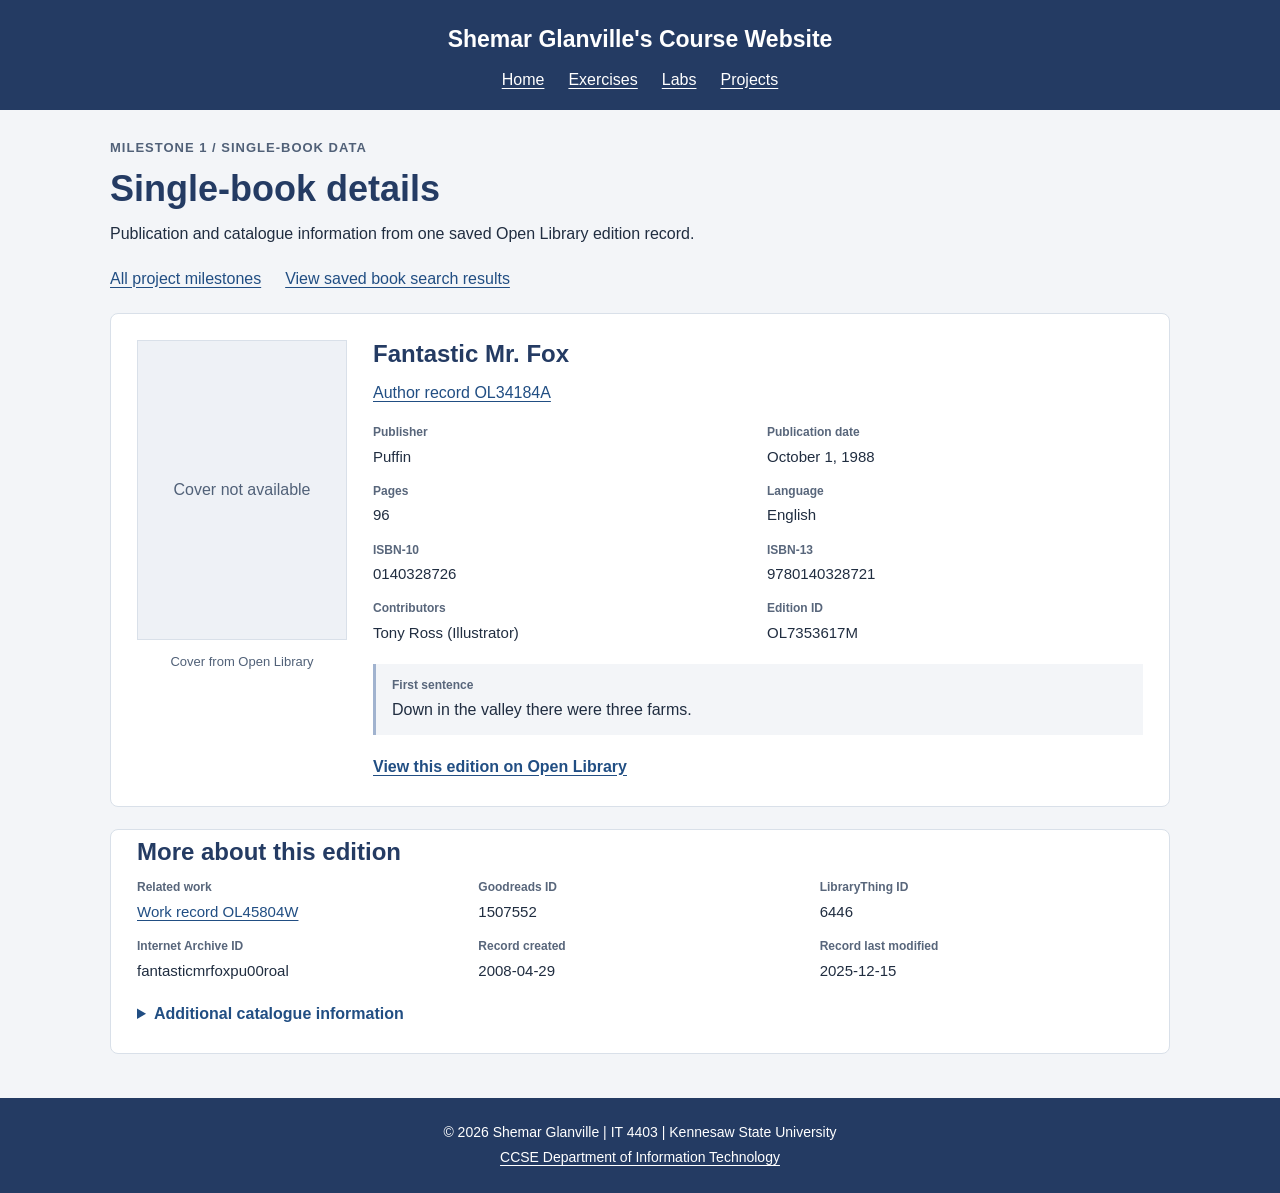
==== book.html @ 9101a44f "Add files via upload" ====
<!DOCTYPE html>
<html lang="en">
<head>
  <meta charset="UTF-8">
  <meta name="viewport" content="width=device-width, initial-scale=1.0">
  <meta name="description" content="Shemar Glanville's IT 4403 coursework and Open Library JSON project at Kennesaw State University.">
  <title>Single-Book Details | Shemar Glanville</title>
  <style>
    * { box-sizing: border-box; }
    body { margin: 0; background: #f3f5f8; color: #202d40; font-family: Arial, sans-serif; font-size: 16px; line-height: 1.55; }
    a { color: #214e83; text-underline-offset: 3px; overflow-wrap: anywhere; }
    a:hover { text-decoration-thickness: 2px; }
    a:focus-visible, summary:focus-visible, button:focus-visible { outline: 3px solid #c17e13; outline-offset: 4px; }
    .skip-link { position: absolute; top: -90px; left: 12px; background: white; padding: 10px 14px; z-index: 5; }
    .skip-link:focus { top: 12px; }
    header { background: #243b63; color: white; padding: 22px 24px 18px; text-align: center; }
    .site-name { margin: 0 0 10px; font-size: 23px; font-weight: bold; }
    nav { display: flex; flex-wrap: wrap; justify-content: center; gap: 10px 24px; }
    header a, header a:visited, footer a, footer a:visited { color: white; }
    nav a[aria-current="page"] { font-weight: bold; text-decoration-thickness: 3px; }
    main { width: min(1060px, calc(100% - 40px)); margin: 28px auto 44px; min-height: 420px; }
    h1, h2, h3 { line-height: 1.2; color: #243b63; }
    h1 { margin: 8px 0 12px; font-size: clamp(28px, 4vw, 36px); }
    h2 { margin: 0 0 12px; font-size: 24px; }
    h3 { margin: 0 0 10px; font-size: 19px; }
    p { margin: 0 0 15px; }
    .eyebrow { margin-bottom: 8px; color: #516178; font-size: 13px; font-weight: bold; letter-spacing: 1px; text-transform: uppercase; }
    .intro { max-width: 790px; margin-bottom: 20px; }
    .page-nav { margin: 0 0 22px; display: flex; flex-wrap: wrap; gap: 8px 24px; }
    .panel, .book-card { padding: 26px; border: 1px solid #d9e0e9; border-radius: 8px; background: white; }
    .panel { margin-bottom: 22px; }
    .home-grid { display: grid; grid-template-columns: 1fr 1fr; gap: 22px; }
    .home-grid .panel { margin: 0; }
    .link-list { margin: 12px 0 0; padding-left: 22px; }
    .link-list li { margin: 8px 0; }
    .book-card { margin-bottom: 22px; display: grid; grid-template-columns: 150px minmax(0, 1fr); gap: 26px; }
    .single-book { grid-template-columns: 210px minmax(0, 1fr); }
    .cover-box { margin: 0; }
    .cover-box img { display: block; width: 100%; height: 210px; object-fit: contain; object-position: top center; }
    .single-book .cover-box img { height: 300px; }
    .cover-note { margin-top: 12px; font-size: 13px; color: #516178; text-align: center; }
    .cover-placeholder { min-height: 210px; display: grid; place-items: center; padding: 20px; text-align: center; background: #eef1f6; border: 1px solid #d9e0e9; color: #516178; }
    .single-book .cover-placeholder { min-height: 300px; }
    .subtitle { color: #516178; margin-top: -3px; }
    .byline { margin-bottom: 17px; }
    dl { margin: 0; }
    .metadata { display: grid; grid-template-columns: repeat(3, minmax(0, 1fr)); gap: 14px 18px; }
    .single-book .metadata { grid-template-columns: repeat(2, minmax(0, 1fr)); }
    .metadata > div { min-width: 0; }
    dt { font-size: 12px; font-weight: bold; color: #58667b; margin-bottom: 3px; }
    dd { margin: 0; font-size: 15px; overflow-wrap: anywhere; }
    .record-links { display: flex; flex-wrap: wrap; gap: 8px 22px; margin-top: 20px; }
    .record-links a { font-weight: bold; }
    blockquote { margin: 20px 0 0; padding: 12px 16px; border-left: 3px solid #a1b3cf; background: #f3f5f8; }
    blockquote p { margin: 3px 0 0; }
    .quote-label { font-size: 12px; font-weight: bold; color: #58667b; }
    details { margin-top: 20px; }
    summary { color: #214e83; cursor: pointer; font-weight: bold; }
    details dl { margin-top: 15px; }
    .catalogue { padding-top: 8px; }
    .catalogue .metadata { grid-template-columns: repeat(3, minmax(0, 1fr)); }
    .muted { color: #58667b; font-size: 14px; }
    .status { padding: 14px 18px; border-left: 3px solid #a1b3cf; background: #eaf0f7; margin-bottom: 22px; }
    .error { border-color: #993f31; color: #74291e; background: #fff0ed; }
    button { margin-top: 12px; padding: 9px 16px; font: inherit; border: 1px solid #243b63; border-radius: 4px; color: white; background: #243b63; cursor: pointer; }
    footer { padding: 20px; background: #243b63; color: white; text-align: center; font-size: 14px; }
    footer p { margin: 4px 0; }
    [hidden] { display: none !important; }
    @media (max-width: 650px) {
      main { width: calc(100% - 28px); margin-top: 22px; }
      header { padding: 19px 14px; }
      .site-name { font-size: 20px; }
      .home-grid, .book-card, .single-book { grid-template-columns: 1fr; }
      .panel, .book-card { padding: 20px; }
      .cover-box { width: 150px; margin: 0 auto; }
      .single-book .cover-box { width: 180px; }
      .single-book .cover-box img { height: 245px; }
      .metadata, .catalogue .metadata { grid-template-columns: repeat(2, minmax(0, 1fr)); }
    }
    @media (max-width: 360px) {
      .metadata, .single-book .metadata, .catalogue .metadata { grid-template-columns: 1fr; }
    }
  </style>
</head>
<body>
  <a class="skip-link" href="#main">Skip to main content</a>
  <header>
    <p class="site-name">Shemar Glanville's Course Website</p>
    <nav aria-label="Main navigation">
      <a href="index.html">Home</a>
      <a href="exercises.html">Exercises</a>
      <a href="labs.html">Labs</a>
      <a href="projects.html">Projects</a>
    </nav>
  </header>
  <main id="main">
    <p class="eyebrow">Milestone 1 / Single-book data</p>
    <h1>Single-book details</h1>
    <p class="intro">Publication and catalogue information from one saved Open Library edition record.</p>
    <div class="page-nav">
      <a href="projects.html">All project milestones</a>
      <a href="search.html">View saved book search results</a>
    </div>
    <div id="status" class="status" role="status" aria-live="polite">Loading book details...</div>
    <noscript><p class="status error">Please enable JavaScript to display the book details.</p></noscript>
    <div id="book"></div>
  </main>
  <footer>
    <p>&copy; 2026 Shemar Glanville | IT 4403 | Kennesaw State University</p>
    <p><a href="https://ccse.kennesaw.edu/it/">CCSE Department of Information Technology</a></p>
  </footer>
  <!-- jQuery 3.7.1, MIT license. Embedded to keep all JavaScript in this page. -->
  <script>
/*! jQuery v3.7.1 | (c) OpenJS Foundation and other contributors | jquery.org/license */
!function(e,t){"use strict";"object"==typeof module&&"object"==typeof module.exports?module.exports=e.document?t(e,!0):function(e){if(!e.document)throw new Error("jQuery requires a window with a document");return t(e)}:t(e)}("undefined"!=typeof window?window:this,function(ie,e){"use strict";var oe=[],r=Object.getPrototypeOf,ae=oe.slice,g=oe.flat?function(e){return oe.flat.call(e)}:function(e){return oe.concat.apply([],e)},s=oe.push,se=oe.indexOf,n={},i=n.toString,ue=n.hasOwnProperty,o=ue.toString,a=o.call(Object),le={},v=function(e){return"function"==typeof e&&"number"!=typeof e.nodeType&&"function"!=typeof e.item},y=function(e){return null!=e&&e===e.window},C=ie.document,u={type:!0,src:!0,nonce:!0,noModule:!0};function m(e,t,n){var r,i,o=(n=n||C).createElement("script");if(o.text=e,t)for(r in u)(i=t[r]||t.getAttribute&&t.getAttribute(r))&&o.setAttribute(r,i);n.head.appendChild(o).parentNode.removeChild(o)}function x(e){return null==e?e+"":"object"==typeof e||"function"==typeof e?n[i.call(e)]||"object":typeof e}var t="3.7.1",l=/HTML$/i,ce=function(e,t){return new ce.fn.init(e,t)};function c(e){var t=!!e&&"length"in e&&e.length,n=x(e);return!v(e)&&!y(e)&&("array"===n||0===t||"number"==typeof t&&0<t&&t-1 in e)}function fe(e,t){return e.nodeName&&e.nodeName.toLowerCase()===t.toLowerCase()}ce.fn=ce.prototype={jquery:t,constructor:ce,length:0,toArray:function(){return ae.call(this)},get:function(e){return null==e?ae.call(this):e<0?this[e+this.length]:this[e]},pushStack:function(e){var t=ce.merge(this.constructor(),e);return t.prevObject=this,t},each:function(e){return ce.each(this,e)},map:function(n){return this.pushStack(ce.map(this,function(e,t){return n.call(e,t,e)}))},slice:function(){return this.pushStack(ae.apply(this,arguments))},first:function(){return this.eq(0)},last:function(){return this.eq(-1)},even:function(){return this.pushStack(ce.grep(this,function(e,t){return(t+1)%2}))},odd:function(){return this.pushStack(ce.grep(this,function(e,t){return t%2}))},eq:function(e){var t=this.length,n=+e+(e<0?t:0);return this.pushStack(0<=n&&n<t?[this[n]]:[])},end:function(){return this.prevObject||this.constructor()},push:s,sort:oe.sort,splice:oe.splice},ce.extend=ce.fn.extend=function(){var e,t,n,r,i,o,a=arguments[0]||{},s=1,u=arguments.length,l=!1;for("boolean"==typeof a&&(l=a,a=arguments[s]||{},s++),"object"==typeof a||v(a)||(a={}),s===u&&(a=this,s--);s<u;s++)if(null!=(e=arguments[s]))for(t in e)r=e[t],"__proto__"!==t&&a!==r&&(l&&r&&(ce.isPlainObject(r)||(i=Array.isArray(r)))?(n=a[t],o=i&&!Array.isArray(n)?[]:i||ce.isPlainObject(n)?n:{},i=!1,a[t]=ce.extend(l,o,r)):void 0!==r&&(a[t]=r));return a},ce.extend({expando:"jQuery"+(t+Math.random()).replace(/\D/g,""),isReady:!0,error:function(e){throw new Error(e)},noop:function(){},isPlainObject:function(e){var t,n;return!(!e||"[object Object]"!==i.call(e))&&(!(t=r(e))||"function"==typeof(n=ue.call(t,"constructor")&&t.constructor)&&o.call(n)===a)},isEmptyObject:function(e){var t;for(t in e)return!1;return!0},globalEval:function(e,t,n){m(e,{nonce:t&&t.nonce},n)},each:function(e,t){var n,r=0;if(c(e)){for(n=e.length;r<n;r++)if(!1===t.call(e[r],r,e[r]))break}else for(r in e)if(!1===t.call(e[r],r,e[r]))break;return e},text:function(e){var t,n="",r=0,i=e.nodeType;if(!i)while(t=e[r++])n+=ce.text(t);return 1===i||11===i?e.textContent:9===i?e.documentElement.textContent:3===i||4===i?e.nodeValue:n},makeArray:function(e,t){var n=t||[];return null!=e&&(c(Object(e))?ce.merge(n,"string"==typeof e?[e]:e):s.call(n,e)),n},inArray:function(e,t,n){return null==t?-1:se.call(t,e,n)},isXMLDoc:function(e){var t=e&&e.namespaceURI,n=e&&(e.ownerDocument||e).documentElement;return!l.test(t||n&&n.nodeName||"HTML")},merge:function(e,t){for(var n=+t.length,r=0,i=e.length;r<n;r++)e[i++]=t[r];return e.length=i,e},grep:function(e,t,n){for(var r=[],i=0,o=e.length,a=!n;i<o;i++)!t(e[i],i)!==a&&r.push(e[i]);return r},map:function(e,t,n){var r,i,o=0,a=[];if(c(e))for(r=e.length;o<r;o++)null!=(i=t(e[o],o,n))&&a.push(i);else for(o in e)null!=(i=t(e[o],o,n))&&a.push(i);return g(a)},guid:1,support:le}),"function"==typeof Symbol&&(ce.fn[Symbol.iterator]=oe[Symbol.iterator]),ce.each("Boolean Number String Function Array Date RegExp Object Error Symbol".split(" "),function(e,t){n["[object "+t+"]"]=t.toLowerCase()});var pe=oe.pop,de=oe.sort,he=oe.splice,ge="[\\x20\\t\\r\\n\\f]",ve=new RegExp("^"+ge+"+|((?:^|[^\\\\])(?:\\\\.)*)"+ge+"+$","g");ce.contains=function(e,t){var n=t&&t.parentNode;return e===n||!(!n||1!==n.nodeType||!(e.contains?e.contains(n):e.compareDocumentPosition&&16&e.compareDocumentPosition(n)))};var f=/([\0-\x1f\x7f]|^-?\d)|^-$|[^\x80-\uFFFF\w-]/g;function p(e,t){return t?"\0"===e?"\ufffd":e.slice(0,-1)+"\\"+e.charCodeAt(e.length-1).toString(16)+" ":"\\"+e}ce.escapeSelector=function(e){return(e+"").replace(f,p)};var ye=C,me=s;!function(){var e,b,w,o,a,T,r,C,d,i,k=me,S=ce.expando,E=0,n=0,s=W(),c=W(),u=W(),h=W(),l=function(e,t){return e===t&&(a=!0),0},f="checked|selected|async|autofocus|autoplay|controls|defer|disabled|hidden|ismap|loop|multiple|open|readonly|required|scoped",t="(?:\\\\[\\da-fA-F]{1,6}"+ge+"?|\\\\[^\\r\\n\\f]|[\\w-]|[^\0-\\x7f])+",p="\\["+ge+"*("+t+")(?:"+ge+"*([*^$|!~]?=)"+ge+"*(?:'((?:\\\\.|[^\\\\'])*)'|\"((?:\\\\.|[^\\\\\"])*)\"|("+t+"))|)"+ge+"*\\]",g=":("+t+")(?:\\((('((?:\\\\.|[^\\\\'])*)'|\"((?:\\\\.|[^\\\\\"])*)\")|((?:\\\\.|[^\\\\()[\\]]|"+p+")*)|.*)\\)|)",v=new RegExp(ge+"+","g"),y=new RegExp("^"+ge+"*,"+ge+"*"),m=new RegExp("^"+ge+"*([>+~]|"+ge+")"+ge+"*"),x=new RegExp(ge+"|>"),j=new RegExp(g),A=new RegExp("^"+t+"$"),D={ID:new RegExp("^#("+t+")"),CLASS:new RegExp("^\\.("+t+")"),TAG:new RegExp("^("+t+"|[*])"),ATTR:new RegExp("^"+p),PSEUDO:new RegExp("^"+g),CHILD:new RegExp("^:(only|first|last|nth|nth-last)-(child|of-type)(?:\\("+ge+"*(even|odd|(([+-]|)(\\d*)n|)"+ge+"*(?:([+-]|)"+ge+"*(\\d+)|))"+ge+"*\\)|)","i"),bool:new RegExp("^(?:"+f+")$","i"),needsContext:new RegExp("^"+ge+"*[>+~]|:(even|odd|eq|gt|lt|nth|first|last)(?:\\("+ge+"*((?:-\\d)?\\d*)"+ge+"*\\)|)(?=[^-]|$)","i")},N=/^(?:input|select|textarea|button)$/i,q=/^h\d$/i,L=/^(?:#([\w-]+)|(\w+)|\.([\w-]+))$/,H=/[+~]/,O=new RegExp("\\\\[\\da-fA-F]{1,6}"+ge+"?|\\\\([^\\r\\n\\f])","g"),P=function(e,t){var n="0x"+e.slice(1)-65536;return t||(n<0?String.fromCharCode(n+65536):String.fromCharCode(n>>10|55296,1023&n|56320))},M=function(){V()},R=J(function(e){return!0===e.disabled&&fe(e,"fieldset")},{dir:"parentNode",next:"legend"});try{k.apply(oe=ae.call(ye.childNodes),ye.childNodes),oe[ye.childNodes.length].nodeType}catch(e){k={apply:function(e,t){me.apply(e,ae.call(t))},call:function(e){me.apply(e,ae.call(arguments,1))}}}function I(t,e,n,r){var i,o,a,s,u,l,c,f=e&&e.ownerDocument,p=e?e.nodeType:9;if(n=n||[],"string"!=typeof t||!t||1!==p&&9!==p&&11!==p)return n;if(!r&&(V(e),e=e||T,C)){if(11!==p&&(u=L.exec(t)))if(i=u[1]){if(9===p){if(!(a=e.getElementById(i)))return n;if(a.id===i)return k.call(n,a),n}else if(f&&(a=f.getElementById(i))&&I.contains(e,a)&&a.id===i)return k.call(n,a),n}else{if(u[2])return k.apply(n,e.getElementsByTagName(t)),n;if((i=u[3])&&e.getElementsByClassName)return k.apply(n,e.getElementsByClassName(i)),n}if(!(h[t+" "]||d&&d.test(t))){if(c=t,f=e,1===p&&(x.test(t)||m.test(t))){(f=H.test(t)&&U(e.parentNode)||e)==e&&le.scope||((s=e.getAttribute("id"))?s=ce.escapeSelector(s):e.setAttribute("id",s=S)),o=(l=Y(t)).length;while(o--)l[o]=(s?"#"+s:":scope")+" "+Q(l[o]);c=l.join(",")}try{return k.apply(n,f.querySelectorAll(c)),n}catch(e){h(t,!0)}finally{s===S&&e.removeAttribute("id")}}}return re(t.replace(ve,"$1"),e,n,r)}function W(){var r=[];return function e(t,n){return r.push(t+" ")>b.cacheLength&&delete e[r.shift()],e[t+" "]=n}}function F(e){return e[S]=!0,e}function $(e){var t=T.createElement("fieldset");try{return!!e(t)}catch(e){return!1}finally{t.parentNode&&t.parentNode.removeChild(t),t=null}}function B(t){return function(e){return fe(e,"input")&&e.type===t}}function _(t){return function(e){return(fe(e,"input")||fe(e,"button"))&&e.type===t}}function z(t){return function(e){return"form"in e?e.parentNode&&!1===e.disabled?"label"in e?"label"in e.parentNode?e.parentNode.disabled===t:e.disabled===t:e.isDisabled===t||e.isDisabled!==!t&&R(e)===t:e.disabled===t:"label"in e&&e.disabled===t}}function X(a){return F(function(o){return o=+o,F(function(e,t){var n,r=a([],e.length,o),i=r.length;while(i--)e[n=r[i]]&&(e[n]=!(t[n]=e[n]))})})}function U(e){return e&&"undefined"!=typeof e.getElementsByTagName&&e}function V(e){var t,n=e?e.ownerDocument||e:ye;return n!=T&&9===n.nodeType&&n.documentElement&&(r=(T=n).documentElement,C=!ce.isXMLDoc(T),i=r.matches||r.webkitMatchesSelector||r.msMatchesSelector,r.msMatchesSelector&&ye!=T&&(t=T.defaultView)&&t.top!==t&&t.addEventListener("unload",M),le.getById=$(function(e){return r.appendChild(e).id=ce.expando,!T.getElementsByName||!T.getElementsByName(ce.expando).length}),le.disconnectedMatch=$(function(e){return i.call(e,"*")}),le.scope=$(function(){return T.querySelectorAll(":scope")}),le.cssHas=$(function(){try{return T.querySelector(":has(*,:jqfake)"),!1}catch(e){return!0}}),le.getById?(b.filter.ID=function(e){var t=e.replace(O,P);return function(e){return e.getAttribute("id")===t}},b.find.ID=function(e,t){if("undefined"!=typeof t.getElementById&&C){var n=t.getElementById(e);return n?[n]:[]}}):(b.filter.ID=function(e){var n=e.replace(O,P);return function(e){var t="undefined"!=typeof e.getAttributeNode&&e.getAttributeNode("id");return t&&t.value===n}},b.find.ID=function(e,t){if("undefined"!=typeof t.getElementById&&C){var n,r,i,o=t.getElementById(e);if(o){if((n=o.getAttributeNode("id"))&&n.value===e)return[o];i=t.getElementsByName(e),r=0;while(o=i[r++])if((n=o.getAttributeNode("id"))&&n.value===e)return[o]}return[]}}),b.find.TAG=function(e,t){return"undefined"!=typeof t.getElementsByTagName?t.getElementsByTagName(e):t.querySelectorAll(e)},b.find.CLASS=function(e,t){if("undefined"!=typeof t.getElementsByClassName&&C)return t.getElementsByClassName(e)},d=[],$(function(e){var t;r.appendChild(e).innerHTML="<a id='"+S+"' href='' disabled='disabled'></a><select id='"+S+"-\r\\' disabled='disabled'><option selected=''></option></select>",e.querySelectorAll("[selected]").length||d.push("\\["+ge+"*(?:value|"+f+")"),e.querySelectorAll("[id~="+S+"-]").length||d.push("~="),e.querySelectorAll("a#"+S+"+*").length||d.push(".#.+[+~]"),e.querySelectorAll(":checked").length||d.push(":checked"),(t=T.createElement("input")).setAttribute("type","hidden"),e.appendChild(t).setAttribute("name","D"),r.appendChild(e).disabled=!0,2!==e.querySelectorAll(":disabled").length&&d.push(":enabled",":disabled"),(t=T.createElement("input")).setAttribute("name",""),e.appendChild(t),e.querySelectorAll("[name='']").length||d.push("\\["+ge+"*name"+ge+"*="+ge+"*(?:''|\"\")")}),le.cssHas||d.push(":has"),d=d.length&&new RegExp(d.join("|")),l=function(e,t){if(e===t)return a=!0,0;var n=!e.compareDocumentPosition-!t.compareDocumentPosition;return n||(1&(n=(e.ownerDocument||e)==(t.ownerDocument||t)?e.compareDocumentPosition(t):1)||!le.sortDetached&&t.compareDocumentPosition(e)===n?e===T||e.ownerDocument==ye&&I.contains(ye,e)?-1:t===T||t.ownerDocument==ye&&I.contains(ye,t)?1:o?se.call(o,e)-se.call(o,t):0:4&n?-1:1)}),T}for(e in I.matches=function(e,t){return I(e,null,null,t)},I.matchesSelector=function(e,t){if(V(e),C&&!h[t+" "]&&(!d||!d.test(t)))try{var n=i.call(e,t);if(n||le.disconnectedMatch||e.document&&11!==e.document.nodeType)return n}catch(e){h(t,!0)}return 0<I(t,T,null,[e]).length},I.contains=function(e,t){return(e.ownerDocument||e)!=T&&V(e),ce.contains(e,t)},I.attr=function(e,t){(e.ownerDocument||e)!=T&&V(e);var n=b.attrHandle[t.toLowerCase()],r=n&&ue.call(b.attrHandle,t.toLowerCase())?n(e,t,!C):void 0;return void 0!==r?r:e.getAttribute(t)},I.error=function(e){throw new Error("Syntax error, unrecognized expression: "+e)},ce.uniqueSort=function(e){var t,n=[],r=0,i=0;if(a=!le.sortStable,o=!le.sortStable&&ae.call(e,0),de.call(e,l),a){while(t=e[i++])t===e[i]&&(r=n.push(i));while(r--)he.call(e,n[r],1)}return o=null,e},ce.fn.uniqueSort=function(){return this.pushStack(ce.uniqueSort(ae.apply(this)))},(b=ce.expr={cacheLength:50,createPseudo:F,match:D,attrHandle:{},find:{},relative:{">":{dir:"parentNode",first:!0}," ":{dir:"parentNode"},"+":{dir:"previousSibling",first:!0},"~":{dir:"previousSibling"}},preFilter:{ATTR:function(e){return e[1]=e[1].replace(O,P),e[3]=(e[3]||e[4]||e[5]||"").replace(O,P),"~="===e[2]&&(e[3]=" "+e[3]+" "),e.slice(0,4)},CHILD:function(e){return e[1]=e[1].toLowerCase(),"nth"===e[1].slice(0,3)?(e[3]||I.error(e[0]),e[4]=+(e[4]?e[5]+(e[6]||1):2*("even"===e[3]||"odd"===e[3])),e[5]=+(e[7]+e[8]||"odd"===e[3])):e[3]&&I.error(e[0]),e},PSEUDO:function(e){var t,n=!e[6]&&e[2];return D.CHILD.test(e[0])?null:(e[3]?e[2]=e[4]||e[5]||"":n&&j.test(n)&&(t=Y(n,!0))&&(t=n.indexOf(")",n.length-t)-n.length)&&(e[0]=e[0].slice(0,t),e[2]=n.slice(0,t)),e.slice(0,3))}},filter:{TAG:function(e){var t=e.replace(O,P).toLowerCase();return"*"===e?function(){return!0}:function(e){return fe(e,t)}},CLASS:function(e){var t=s[e+" "];return t||(t=new RegExp("(^|"+ge+")"+e+"("+ge+"|$)"))&&s(e,function(e){return t.test("string"==typeof e.className&&e.className||"undefined"!=typeof e.getAttribute&&e.getAttribute("class")||"")})},ATTR:function(n,r,i){return function(e){var t=I.attr(e,n);return null==t?"!="===r:!r||(t+="","="===r?t===i:"!="===r?t!==i:"^="===r?i&&0===t.indexOf(i):"*="===r?i&&-1<t.indexOf(i):"$="===r?i&&t.slice(-i.length)===i:"~="===r?-1<(" "+t.replace(v," ")+" ").indexOf(i):"|="===r&&(t===i||t.slice(0,i.length+1)===i+"-"))}},CHILD:function(d,e,t,h,g){var v="nth"!==d.slice(0,3),y="last"!==d.slice(-4),m="of-type"===e;return 1===h&&0===g?function(e){return!!e.parentNode}:function(e,t,n){var r,i,o,a,s,u=v!==y?"nextSibling":"previousSibling",l=e.parentNode,c=m&&e.nodeName.toLowerCase(),f=!n&&!m,p=!1;if(l){if(v){while(u){o=e;while(o=o[u])if(m?fe(o,c):1===o.nodeType)return!1;s=u="only"===d&&!s&&"nextSibling"}return!0}if(s=[y?l.firstChild:l.lastChild],y&&f){p=(a=(r=(i=l[S]||(l[S]={}))[d]||[])[0]===E&&r[1])&&r[2],o=a&&l.childNodes[a];while(o=++a&&o&&o[u]||(p=a=0)||s.pop())if(1===o.nodeType&&++p&&o===e){i[d]=[E,a,p];break}}else if(f&&(p=a=(r=(i=e[S]||(e[S]={}))[d]||[])[0]===E&&r[1]),!1===p)while(o=++a&&o&&o[u]||(p=a=0)||s.pop())if((m?fe(o,c):1===o.nodeType)&&++p&&(f&&((i=o[S]||(o[S]={}))[d]=[E,p]),o===e))break;return(p-=g)===h||p%h==0&&0<=p/h}}},PSEUDO:function(e,o){var t,a=b.pseudos[e]||b.setFilters[e.toLowerCase()]||I.error("unsupported pseudo: "+e);return a[S]?a(o):1<a.length?(t=[e,e,"",o],b.setFilters.hasOwnProperty(e.toLowerCase())?F(function(e,t){var n,r=a(e,o),i=r.length;while(i--)e[n=se.call(e,r[i])]=!(t[n]=r[i])}):function(e){return a(e,0,t)}):a}},pseudos:{not:F(function(e){var r=[],i=[],s=ne(e.replace(ve,"$1"));return s[S]?F(function(e,t,n,r){var i,o=s(e,null,r,[]),a=e.length;while(a--)(i=o[a])&&(e[a]=!(t[a]=i))}):function(e,t,n){return r[0]=e,s(r,null,n,i),r[0]=null,!i.pop()}}),has:F(function(t){return function(e){return 0<I(t,e).length}}),contains:F(function(t){return t=t.replace(O,P),function(e){return-1<(e.textContent||ce.text(e)).indexOf(t)}}),lang:F(function(n){return A.test(n||"")||I.error("unsupported lang: "+n),n=n.replace(O,P).toLowerCase(),function(e){var t;do{if(t=C?e.lang:e.getAttribute("xml:lang")||e.getAttribute("lang"))return(t=t.toLowerCase())===n||0===t.indexOf(n+"-")}while((e=e.parentNode)&&1===e.nodeType);return!1}}),target:function(e){var t=ie.location&&ie.location.hash;return t&&t.slice(1)===e.id},root:function(e){return e===r},focus:function(e){return e===function(){try{return T.activeElement}catch(e){}}()&&T.hasFocus()&&!!(e.type||e.href||~e.tabIndex)},enabled:z(!1),disabled:z(!0),checked:function(e){return fe(e,"input")&&!!e.checked||fe(e,"option")&&!!e.selected},selected:function(e){return e.parentNode&&e.parentNode.selectedIndex,!0===e.selected},empty:function(e){for(e=e.firstChild;e;e=e.nextSibling)if(e.nodeType<6)return!1;return!0},parent:function(e){return!b.pseudos.empty(e)},header:function(e){return q.test(e.nodeName)},input:function(e){return N.test(e.nodeName)},button:function(e){return fe(e,"input")&&"button"===e.type||fe(e,"button")},text:function(e){var t;return fe(e,"input")&&"text"===e.type&&(null==(t=e.getAttribute("type"))||"text"===t.toLowerCase())},first:X(function(){return[0]}),last:X(function(e,t){return[t-1]}),eq:X(function(e,t,n){return[n<0?n+t:n]}),even:X(function(e,t){for(var n=0;n<t;n+=2)e.push(n);return e}),odd:X(function(e,t){for(var n=1;n<t;n+=2)e.push(n);return e}),lt:X(function(e,t,n){var r;for(r=n<0?n+t:t<n?t:n;0<=--r;)e.push(r);return e}),gt:X(function(e,t,n){for(var r=n<0?n+t:n;++r<t;)e.push(r);return e})}}).pseudos.nth=b.pseudos.eq,{radio:!0,checkbox:!0,file:!0,password:!0,image:!0})b.pseudos[e]=B(e);for(e in{submit:!0,reset:!0})b.pseudos[e]=_(e);function G(){}function Y(e,t){var n,r,i,o,a,s,u,l=c[e+" "];if(l)return t?0:l.slice(0);a=e,s=[],u=b.preFilter;while(a){for(o in n&&!(r=y.exec(a))||(r&&(a=a.slice(r[0].length)||a),s.push(i=[])),n=!1,(r=m.exec(a))&&(n=r.shift(),i.push({value:n,type:r[0].replace(ve," ")}),a=a.slice(n.length)),b.filter)!(r=D[o].exec(a))||u[o]&&!(r=u[o](r))||(n=r.shift(),i.push({value:n,type:o,matches:r}),a=a.slice(n.length));if(!n)break}return t?a.length:a?I.error(e):c(e,s).slice(0)}function Q(e){for(var t=0,n=e.length,r="";t<n;t++)r+=e[t].value;return r}function J(a,e,t){var s=e.dir,u=e.next,l=u||s,c=t&&"parentNode"===l,f=n++;return e.first?function(e,t,n){while(e=e[s])if(1===e.nodeType||c)return a(e,t,n);return!1}:function(e,t,n){var r,i,o=[E,f];if(n){while(e=e[s])if((1===e.nodeType||c)&&a(e,t,n))return!0}else while(e=e[s])if(1===e.nodeType||c)if(i=e[S]||(e[S]={}),u&&fe(e,u))e=e[s]||e;else{if((r=i[l])&&r[0]===E&&r[1]===f)return o[2]=r[2];if((i[l]=o)[2]=a(e,t,n))return!0}return!1}}function K(i){return 1<i.length?function(e,t,n){var r=i.length;while(r--)if(!i[r](e,t,n))return!1;return!0}:i[0]}function Z(e,t,n,r,i){for(var o,a=[],s=0,u=e.length,l=null!=t;s<u;s++)(o=e[s])&&(n&&!n(o,r,i)||(a.push(o),l&&t.push(s)));return a}function ee(d,h,g,v,y,e){return v&&!v[S]&&(v=ee(v)),y&&!y[S]&&(y=ee(y,e)),F(function(e,t,n,r){var i,o,a,s,u=[],l=[],c=t.length,f=e||function(e,t,n){for(var r=0,i=t.length;r<i;r++)I(e,t[r],n);return n}(h||"*",n.nodeType?[n]:n,[]),p=!d||!e&&h?f:Z(f,u,d,n,r);if(g?g(p,s=y||(e?d:c||v)?[]:t,n,r):s=p,v){i=Z(s,l),v(i,[],n,r),o=i.length;while(o--)(a=i[o])&&(s[l[o]]=!(p[l[o]]=a))}if(e){if(y||d){if(y){i=[],o=s.length;while(o--)(a=s[o])&&i.push(p[o]=a);y(null,s=[],i,r)}o=s.length;while(o--)(a=s[o])&&-1<(i=y?se.call(e,a):u[o])&&(e[i]=!(t[i]=a))}}else s=Z(s===t?s.splice(c,s.length):s),y?y(null,t,s,r):k.apply(t,s)})}function te(e){for(var i,t,n,r=e.length,o=b.relative[e[0].type],a=o||b.relative[" "],s=o?1:0,u=J(function(e){return e===i},a,!0),l=J(function(e){return-1<se.call(i,e)},a,!0),c=[function(e,t,n){var r=!o&&(n||t!=w)||((i=t).nodeType?u(e,t,n):l(e,t,n));return i=null,r}];s<r;s++)if(t=b.relative[e[s].type])c=[J(K(c),t)];else{if((t=b.filter[e[s].type].apply(null,e[s].matches))[S]){for(n=++s;n<r;n++)if(b.relative[e[n].type])break;return ee(1<s&&K(c),1<s&&Q(e.slice(0,s-1).concat({value:" "===e[s-2].type?"*":""})).replace(ve,"$1"),t,s<n&&te(e.slice(s,n)),n<r&&te(e=e.slice(n)),n<r&&Q(e))}c.push(t)}return K(c)}function ne(e,t){var n,v,y,m,x,r,i=[],o=[],a=u[e+" "];if(!a){t||(t=Y(e)),n=t.length;while(n--)(a=te(t[n]))[S]?i.push(a):o.push(a);(a=u(e,(v=o,m=0<(y=i).length,x=0<v.length,r=function(e,t,n,r,i){var o,a,s,u=0,l="0",c=e&&[],f=[],p=w,d=e||x&&b.find.TAG("*",i),h=E+=null==p?1:Math.random()||.1,g=d.length;for(i&&(w=t==T||t||i);l!==g&&null!=(o=d[l]);l++){if(x&&o){a=0,t||o.ownerDocument==T||(V(o),n=!C);while(s=v[a++])if(s(o,t||T,n)){k.call(r,o);break}i&&(E=h)}m&&((o=!s&&o)&&u--,e&&c.push(o))}if(u+=l,m&&l!==u){a=0;while(s=y[a++])s(c,f,t,n);if(e){if(0<u)while(l--)c[l]||f[l]||(f[l]=pe.call(r));f=Z(f)}k.apply(r,f),i&&!e&&0<f.length&&1<u+y.length&&ce.uniqueSort(r)}return i&&(E=h,w=p),c},m?F(r):r))).selector=e}return a}function re(e,t,n,r){var i,o,a,s,u,l="function"==typeof e&&e,c=!r&&Y(e=l.selector||e);if(n=n||[],1===c.length){if(2<(o=c[0]=c[0].slice(0)).length&&"ID"===(a=o[0]).type&&9===t.nodeType&&C&&b.relative[o[1].type]){if(!(t=(b.find.ID(a.matches[0].replace(O,P),t)||[])[0]))return n;l&&(t=t.parentNode),e=e.slice(o.shift().value.length)}i=D.needsContext.test(e)?0:o.length;while(i--){if(a=o[i],b.relative[s=a.type])break;if((u=b.find[s])&&(r=u(a.matches[0].replace(O,P),H.test(o[0].type)&&U(t.parentNode)||t))){if(o.splice(i,1),!(e=r.length&&Q(o)))return k.apply(n,r),n;break}}}return(l||ne(e,c))(r,t,!C,n,!t||H.test(e)&&U(t.parentNode)||t),n}G.prototype=b.filters=b.pseudos,b.setFilters=new G,le.sortStable=S.split("").sort(l).join("")===S,V(),le.sortDetached=$(function(e){return 1&e.compareDocumentPosition(T.createElement("fieldset"))}),ce.find=I,ce.expr[":"]=ce.expr.pseudos,ce.unique=ce.uniqueSort,I.compile=ne,I.select=re,I.setDocument=V,I.tokenize=Y,I.escape=ce.escapeSelector,I.getText=ce.text,I.isXML=ce.isXMLDoc,I.selectors=ce.expr,I.support=ce.support,I.uniqueSort=ce.uniqueSort}();var d=function(e,t,n){var r=[],i=void 0!==n;while((e=e[t])&&9!==e.nodeType)if(1===e.nodeType){if(i&&ce(e).is(n))break;r.push(e)}return r},h=function(e,t){for(var n=[];e;e=e.nextSibling)1===e.nodeType&&e!==t&&n.push(e);return n},b=ce.expr.match.needsContext,w=/^<([a-z][^\/\0>:\x20\t\r\n\f]*)[\x20\t\r\n\f]*\/?>(?:<\/\1>|)$/i;function T(e,n,r){return v(n)?ce.grep(e,function(e,t){return!!n.call(e,t,e)!==r}):n.nodeType?ce.grep(e,function(e){return e===n!==r}):"string"!=typeof n?ce.grep(e,function(e){return-1<se.call(n,e)!==r}):ce.filter(n,e,r)}ce.filter=function(e,t,n){var r=t[0];return n&&(e=":not("+e+")"),1===t.length&&1===r.nodeType?ce.find.matchesSelector(r,e)?[r]:[]:ce.find.matches(e,ce.grep(t,function(e){return 1===e.nodeType}))},ce.fn.extend({find:function(e){var t,n,r=this.length,i=this;if("string"!=typeof e)return this.pushStack(ce(e).filter(function(){for(t=0;t<r;t++)if(ce.contains(i[t],this))return!0}));for(n=this.pushStack([]),t=0;t<r;t++)ce.find(e,i[t],n);return 1<r?ce.uniqueSort(n):n},filter:function(e){return this.pushStack(T(this,e||[],!1))},not:function(e){return this.pushStack(T(this,e||[],!0))},is:function(e){return!!T(this,"string"==typeof e&&b.test(e)?ce(e):e||[],!1).length}});var k,S=/^(?:\s*(<[\w\W]+>)[^>]*|#([\w-]+))$/;(ce.fn.init=function(e,t,n){var r,i;if(!e)return this;if(n=n||k,"string"==typeof e){if(!(r="<"===e[0]&&">"===e[e.length-1]&&3<=e.length?[null,e,null]:S.exec(e))||!r[1]&&t)return!t||t.jquery?(t||n).find(e):this.constructor(t).find(e);if(r[1]){if(t=t instanceof ce?t[0]:t,ce.merge(this,ce.parseHTML(r[1],t&&t.nodeType?t.ownerDocument||t:C,!0)),w.test(r[1])&&ce.isPlainObject(t))for(r in t)v(this[r])?this[r](t[r]):this.attr(r,t[r]);return this}return(i=C.getElementById(r[2]))&&(this[0]=i,this.length=1),this}return e.nodeType?(this[0]=e,this.length=1,this):v(e)?void 0!==n.ready?n.ready(e):e(ce):ce.makeArray(e,this)}).prototype=ce.fn,k=ce(C);var E=/^(?:parents|prev(?:Until|All))/,j={children:!0,contents:!0,next:!0,prev:!0};function A(e,t){while((e=e[t])&&1!==e.nodeType);return e}ce.fn.extend({has:function(e){var t=ce(e,this),n=t.length;return this.filter(function(){for(var e=0;e<n;e++)if(ce.contains(this,t[e]))return!0})},closest:function(e,t){var n,r=0,i=this.length,o=[],a="string"!=typeof e&&ce(e);if(!b.test(e))for(;r<i;r++)for(n=this[r];n&&n!==t;n=n.parentNode)if(n.nodeType<11&&(a?-1<a.index(n):1===n.nodeType&&ce.find.matchesSelector(n,e))){o.push(n);break}return this.pushStack(1<o.length?ce.uniqueSort(o):o)},index:function(e){return e?"string"==typeof e?se.call(ce(e),this[0]):se.call(this,e.jquery?e[0]:e):this[0]&&this[0].parentNode?this.first().prevAll().length:-1},add:function(e,t){return this.pushStack(ce.uniqueSort(ce.merge(this.get(),ce(e,t))))},addBack:function(e){return this.add(null==e?this.prevObject:this.prevObject.filter(e))}}),ce.each({parent:function(e){var t=e.parentNode;return t&&11!==t.nodeType?t:null},parents:function(e){return d(e,"parentNode")},parentsUntil:function(e,t,n){return d(e,"parentNode",n)},next:function(e){return A(e,"nextSibling")},prev:function(e){return A(e,"previousSibling")},nextAll:function(e){return d(e,"nextSibling")},prevAll:function(e){return d(e,"previousSibling")},nextUntil:function(e,t,n){return d(e,"nextSibling",n)},prevUntil:function(e,t,n){return d(e,"previousSibling",n)},siblings:function(e){return h((e.parentNode||{}).firstChild,e)},children:function(e){return h(e.firstChild)},contents:function(e){return null!=e.contentDocument&&r(e.contentDocument)?e.contentDocument:(fe(e,"template")&&(e=e.content||e),ce.merge([],e.childNodes))}},function(r,i){ce.fn[r]=function(e,t){var n=ce.map(this,i,e);return"Until"!==r.slice(-5)&&(t=e),t&&"string"==typeof t&&(n=ce.filter(t,n)),1<this.length&&(j[r]||ce.uniqueSort(n),E.test(r)&&n.reverse()),this.pushStack(n)}});var D=/[^\x20\t\r\n\f]+/g;function N(e){return e}function q(e){throw e}function L(e,t,n,r){var i;try{e&&v(i=e.promise)?i.call(e).done(t).fail(n):e&&v(i=e.then)?i.call(e,t,n):t.apply(void 0,[e].slice(r))}catch(e){n.apply(void 0,[e])}}ce.Callbacks=function(r){var e,n;r="string"==typeof r?(e=r,n={},ce.each(e.match(D)||[],function(e,t){n[t]=!0}),n):ce.extend({},r);var i,t,o,a,s=[],u=[],l=-1,c=function(){for(a=a||r.once,o=i=!0;u.length;l=-1){t=u.shift();while(++l<s.length)!1===s[l].apply(t[0],t[1])&&r.stopOnFalse&&(l=s.length,t=!1)}r.memory||(t=!1),i=!1,a&&(s=t?[]:"")},f={add:function(){return s&&(t&&!i&&(l=s.length-1,u.push(t)),function n(e){ce.each(e,function(e,t){v(t)?r.unique&&f.has(t)||s.push(t):t&&t.length&&"string"!==x(t)&&n(t)})}(arguments),t&&!i&&c()),this},remove:function(){return ce.each(arguments,function(e,t){var n;while(-1<(n=ce.inArray(t,s,n)))s.splice(n,1),n<=l&&l--}),this},has:function(e){return e?-1<ce.inArray(e,s):0<s.length},empty:function(){return s&&(s=[]),this},disable:function(){return a=u=[],s=t="",this},disabled:function(){return!s},lock:function(){return a=u=[],t||i||(s=t=""),this},locked:function(){return!!a},fireWith:function(e,t){return a||(t=[e,(t=t||[]).slice?t.slice():t],u.push(t),i||c()),this},fire:function(){return f.fireWith(this,arguments),this},fired:function(){return!!o}};return f},ce.extend({Deferred:function(e){var o=[["notify","progress",ce.Callbacks("memory"),ce.Callbacks("memory"),2],["resolve","done",ce.Callbacks("once memory"),ce.Callbacks("once memory"),0,"resolved"],["reject","fail",ce.Callbacks("once memory"),ce.Callbacks("once memory"),1,"rejected"]],i="pending",a={state:function(){return i},always:function(){return s.done(arguments).fail(arguments),this},"catch":function(e){return a.then(null,e)},pipe:function(){var i=arguments;return ce.Deferred(function(r){ce.each(o,function(e,t){var n=v(i[t[4]])&&i[t[4]];s[t[1]](function(){var e=n&&n.apply(this,arguments);e&&v(e.promise)?e.promise().progress(r.notify).done(r.resolve).fail(r.reject):r[t[0]+"With"](this,n?[e]:arguments)})}),i=null}).promise()},then:function(t,n,r){var u=0;function l(i,o,a,s){return function(){var n=this,r=arguments,e=function(){var e,t;if(!(i<u)){if((e=a.apply(n,r))===o.promise())throw new TypeError("Thenable self-resolution");t=e&&("object"==typeof e||"function"==typeof e)&&e.then,v(t)?s?t.call(e,l(u,o,N,s),l(u,o,q,s)):(u++,t.call(e,l(u,o,N,s),l(u,o,q,s),l(u,o,N,o.notifyWith))):(a!==N&&(n=void 0,r=[e]),(s||o.resolveWith)(n,r))}},t=s?e:function(){try{e()}catch(e){ce.Deferred.exceptionHook&&ce.Deferred.exceptionHook(e,t.error),u<=i+1&&(a!==q&&(n=void 0,r=[e]),o.rejectWith(n,r))}};i?t():(ce.Deferred.getErrorHook?t.error=ce.Deferred.getErrorHook():ce.Deferred.getStackHook&&(t.error=ce.Deferred.getStackHook()),ie.setTimeout(t))}}return ce.Deferred(function(e){o[0][3].add(l(0,e,v(r)?r:N,e.notifyWith)),o[1][3].add(l(0,e,v(t)?t:N)),o[2][3].add(l(0,e,v(n)?n:q))}).promise()},promise:function(e){return null!=e?ce.extend(e,a):a}},s={};return ce.each(o,function(e,t){var n=t[2],r=t[5];a[t[1]]=n.add,r&&n.add(function(){i=r},o[3-e][2].disable,o[3-e][3].disable,o[0][2].lock,o[0][3].lock),n.add(t[3].fire),s[t[0]]=function(){return s[t[0]+"With"](this===s?void 0:this,arguments),this},s[t[0]+"With"]=n.fireWith}),a.promise(s),e&&e.call(s,s),s},when:function(e){var n=arguments.length,t=n,r=Array(t),i=ae.call(arguments),o=ce.Deferred(),a=function(t){return function(e){r[t]=this,i[t]=1<arguments.length?ae.call(arguments):e,--n||o.resolveWith(r,i)}};if(n<=1&&(L(e,o.done(a(t)).resolve,o.reject,!n),"pending"===o.state()||v(i[t]&&i[t].then)))return o.then();while(t--)L(i[t],a(t),o.reject);return o.promise()}});var H=/^(Eval|Internal|Range|Reference|Syntax|Type|URI)Error$/;ce.Deferred.exceptionHook=function(e,t){ie.console&&ie.console.warn&&e&&H.test(e.name)&&ie.console.warn("jQuery.Deferred exception: "+e.message,e.stack,t)},ce.readyException=function(e){ie.setTimeout(function(){throw e})};var O=ce.Deferred();function P(){C.removeEventListener("DOMContentLoaded",P),ie.removeEventListener("load",P),ce.ready()}ce.fn.ready=function(e){return O.then(e)["catch"](function(e){ce.readyException(e)}),this},ce.extend({isReady:!1,readyWait:1,ready:function(e){(!0===e?--ce.readyWait:ce.isReady)||(ce.isReady=!0)!==e&&0<--ce.readyWait||O.resolveWith(C,[ce])}}),ce.ready.then=O.then,"complete"===C.readyState||"loading"!==C.readyState&&!C.documentElement.doScroll?ie.setTimeout(ce.ready):(C.addEventListener("DOMContentLoaded",P),ie.addEventListener("load",P));var M=function(e,t,n,r,i,o,a){var s=0,u=e.length,l=null==n;if("object"===x(n))for(s in i=!0,n)M(e,t,s,n[s],!0,o,a);else if(void 0!==r&&(i=!0,v(r)||(a=!0),l&&(a?(t.call(e,r),t=null):(l=t,t=function(e,t,n){return l.call(ce(e),n)})),t))for(;s<u;s++)t(e[s],n,a?r:r.call(e[s],s,t(e[s],n)));return i?e:l?t.call(e):u?t(e[0],n):o},R=/^-ms-/,I=/-([a-z])/g;function W(e,t){return t.toUpperCase()}function F(e){return e.replace(R,"ms-").replace(I,W)}var $=function(e){return 1===e.nodeType||9===e.nodeType||!+e.nodeType};function B(){this.expando=ce.expando+B.uid++}B.uid=1,B.prototype={cache:function(e){var t=e[this.expando];return t||(t={},$(e)&&(e.nodeType?e[this.expando]=t:Object.defineProperty(e,this.expando,{value:t,configurable:!0}))),t},set:function(e,t,n){var r,i=this.cache(e);if("string"==typeof t)i[F(t)]=n;else for(r in t)i[F(r)]=t[r];return i},get:function(e,t){return void 0===t?this.cache(e):e[this.expando]&&e[this.expando][F(t)]},access:function(e,t,n){return void 0===t||t&&"string"==typeof t&&void 0===n?this.get(e,t):(this.set(e,t,n),void 0!==n?n:t)},remove:function(e,t){var n,r=e[this.expando];if(void 0!==r){if(void 0!==t){n=(t=Array.isArray(t)?t.map(F):(t=F(t))in r?[t]:t.match(D)||[]).length;while(n--)delete r[t[n]]}(void 0===t||ce.isEmptyObject(r))&&(e.nodeType?e[this.expando]=void 0:delete e[this.expando])}},hasData:function(e){var t=e[this.expando];return void 0!==t&&!ce.isEmptyObject(t)}};var _=new B,z=new B,X=/^(?:\{[\w\W]*\}|\[[\w\W]*\])$/,U=/[A-Z]/g;function V(e,t,n){var r,i;if(void 0===n&&1===e.nodeType)if(r="data-"+t.replace(U,"-$&").toLowerCase(),"string"==typeof(n=e.getAttribute(r))){try{n="true"===(i=n)||"false"!==i&&("null"===i?null:i===+i+""?+i:X.test(i)?JSON.parse(i):i)}catch(e){}z.set(e,t,n)}else n=void 0;return n}ce.extend({hasData:function(e){return z.hasData(e)||_.hasData(e)},data:function(e,t,n){return z.access(e,t,n)},removeData:function(e,t){z.remove(e,t)},_data:function(e,t,n){return _.access(e,t,n)},_removeData:function(e,t){_.remove(e,t)}}),ce.fn.extend({data:function(n,e){var t,r,i,o=this[0],a=o&&o.attributes;if(void 0===n){if(this.length&&(i=z.get(o),1===o.nodeType&&!_.get(o,"hasDataAttrs"))){t=a.length;while(t--)a[t]&&0===(r=a[t].name).indexOf("data-")&&(r=F(r.slice(5)),V(o,r,i[r]));_.set(o,"hasDataAttrs",!0)}return i}return"object"==typeof n?this.each(function(){z.set(this,n)}):M(this,function(e){var t;if(o&&void 0===e)return void 0!==(t=z.get(o,n))?t:void 0!==(t=V(o,n))?t:void 0;this.each(function(){z.set(this,n,e)})},null,e,1<arguments.length,null,!0)},removeData:function(e){return this.each(function(){z.remove(this,e)})}}),ce.extend({queue:function(e,t,n){var r;if(e)return t=(t||"fx")+"queue",r=_.get(e,t),n&&(!r||Array.isArray(n)?r=_.access(e,t,ce.makeArray(n)):r.push(n)),r||[]},dequeue:function(e,t){t=t||"fx";var n=ce.queue(e,t),r=n.length,i=n.shift(),o=ce._queueHooks(e,t);"inprogress"===i&&(i=n.shift(),r--),i&&("fx"===t&&n.unshift("inprogress"),delete o.stop,i.call(e,function(){ce.dequeue(e,t)},o)),!r&&o&&o.empty.fire()},_queueHooks:function(e,t){var n=t+"queueHooks";return _.get(e,n)||_.access(e,n,{empty:ce.Callbacks("once memory").add(function(){_.remove(e,[t+"queue",n])})})}}),ce.fn.extend({queue:function(t,n){var e=2;return"string"!=typeof t&&(n=t,t="fx",e--),arguments.length<e?ce.queue(this[0],t):void 0===n?this:this.each(function(){var e=ce.queue(this,t,n);ce._queueHooks(this,t),"fx"===t&&"inprogress"!==e[0]&&ce.dequeue(this,t)})},dequeue:function(e){return this.each(function(){ce.dequeue(this,e)})},clearQueue:function(e){return this.queue(e||"fx",[])},promise:function(e,t){var n,r=1,i=ce.Deferred(),o=this,a=this.length,s=function(){--r||i.resolveWith(o,[o])};"string"!=typeof e&&(t=e,e=void 0),e=e||"fx";while(a--)(n=_.get(o[a],e+"queueHooks"))&&n.empty&&(r++,n.empty.add(s));return s(),i.promise(t)}});var G=/[+-]?(?:\d*\.|)\d+(?:[eE][+-]?\d+|)/.source,Y=new RegExp("^(?:([+-])=|)("+G+")([a-z%]*)$","i"),Q=["Top","Right","Bottom","Left"],J=C.documentElement,K=function(e){return ce.contains(e.ownerDocument,e)},Z={composed:!0};J.getRootNode&&(K=function(e){return ce.contains(e.ownerDocument,e)||e.getRootNode(Z)===e.ownerDocument});var ee=function(e,t){return"none"===(e=t||e).style.display||""===e.style.display&&K(e)&&"none"===ce.css(e,"display")};function te(e,t,n,r){var i,o,a=20,s=r?function(){return r.cur()}:function(){return ce.css(e,t,"")},u=s(),l=n&&n[3]||(ce.cssNumber[t]?"":"px"),c=e.nodeType&&(ce.cssNumber[t]||"px"!==l&&+u)&&Y.exec(ce.css(e,t));if(c&&c[3]!==l){u/=2,l=l||c[3],c=+u||1;while(a--)ce.style(e,t,c+l),(1-o)*(1-(o=s()/u||.5))<=0&&(a=0),c/=o;c*=2,ce.style(e,t,c+l),n=n||[]}return n&&(c=+c||+u||0,i=n[1]?c+(n[1]+1)*n[2]:+n[2],r&&(r.unit=l,r.start=c,r.end=i)),i}var ne={};function re(e,t){for(var n,r,i,o,a,s,u,l=[],c=0,f=e.length;c<f;c++)(r=e[c]).style&&(n=r.style.display,t?("none"===n&&(l[c]=_.get(r,"display")||null,l[c]||(r.style.display="")),""===r.style.display&&ee(r)&&(l[c]=(u=a=o=void 0,a=(i=r).ownerDocument,s=i.nodeName,(u=ne[s])||(o=a.body.appendChild(a.createElement(s)),u=ce.css(o,"display"),o.parentNode.removeChild(o),"none"===u&&(u="block"),ne[s]=u)))):"none"!==n&&(l[c]="none",_.set(r,"display",n)));for(c=0;c<f;c++)null!=l[c]&&(e[c].style.display=l[c]);return e}ce.fn.extend({show:function(){return re(this,!0)},hide:function(){return re(this)},toggle:function(e){return"boolean"==typeof e?e?this.show():this.hide():this.each(function(){ee(this)?ce(this).show():ce(this).hide()})}});var xe,be,we=/^(?:checkbox|radio)$/i,Te=/<([a-z][^\/\0>\x20\t\r\n\f]*)/i,Ce=/^$|^module$|\/(?:java|ecma)script/i;xe=C.createDocumentFragment().appendChild(C.createElement("div")),(be=C.createElement("input")).setAttribute("type","radio"),be.setAttribute("checked","checked"),be.setAttribute("name","t"),xe.appendChild(be),le.checkClone=xe.cloneNode(!0).cloneNode(!0).lastChild.checked,xe.innerHTML="<textarea>x</textarea>",le.noCloneChecked=!!xe.cloneNode(!0).lastChild.defaultValue,xe.innerHTML="<option></option>",le.option=!!xe.lastChild;var ke={thead:[1,"<table>","</table>"],col:[2,"<table><colgroup>","</colgroup></table>"],tr:[2,"<table><tbody>","</tbody></table>"],td:[3,"<table><tbody><tr>","</tr></tbody></table>"],_default:[0,"",""]};function Se(e,t){var n;return n="undefined"!=typeof e.getElementsByTagName?e.getElementsByTagName(t||"*"):"undefined"!=typeof e.querySelectorAll?e.querySelectorAll(t||"*"):[],void 0===t||t&&fe(e,t)?ce.merge([e],n):n}function Ee(e,t){for(var n=0,r=e.length;n<r;n++)_.set(e[n],"globalEval",!t||_.get(t[n],"globalEval"))}ke.tbody=ke.tfoot=ke.colgroup=ke.caption=ke.thead,ke.th=ke.td,le.option||(ke.optgroup=ke.option=[1,"<select multiple='multiple'>","</select>"]);var je=/<|&#?\w+;/;function Ae(e,t,n,r,i){for(var o,a,s,u,l,c,f=t.createDocumentFragment(),p=[],d=0,h=e.length;d<h;d++)if((o=e[d])||0===o)if("object"===x(o))ce.merge(p,o.nodeType?[o]:o);else if(je.test(o)){a=a||f.appendChild(t.createElement("div")),s=(Te.exec(o)||["",""])[1].toLowerCase(),u=ke[s]||ke._default,a.innerHTML=u[1]+ce.htmlPrefilter(o)+u[2],c=u[0];while(c--)a=a.lastChild;ce.merge(p,a.childNodes),(a=f.firstChild).textContent=""}else p.push(t.createTextNode(o));f.textContent="",d=0;while(o=p[d++])if(r&&-1<ce.inArray(o,r))i&&i.push(o);else if(l=K(o),a=Se(f.appendChild(o),"script"),l&&Ee(a),n){c=0;while(o=a[c++])Ce.test(o.type||"")&&n.push(o)}return f}var De=/^([^.]*)(?:\.(.+)|)/;function Ne(){return!0}function qe(){return!1}function Le(e,t,n,r,i,o){var a,s;if("object"==typeof t){for(s in"string"!=typeof n&&(r=r||n,n=void 0),t)Le(e,s,n,r,t[s],o);return e}if(null==r&&null==i?(i=n,r=n=void 0):null==i&&("string"==typeof n?(i=r,r=void 0):(i=r,r=n,n=void 0)),!1===i)i=qe;else if(!i)return e;return 1===o&&(a=i,(i=function(e){return ce().off(e),a.apply(this,arguments)}).guid=a.guid||(a.guid=ce.guid++)),e.each(function(){ce.event.add(this,t,i,r,n)})}function He(e,r,t){t?(_.set(e,r,!1),ce.event.add(e,r,{namespace:!1,handler:function(e){var t,n=_.get(this,r);if(1&e.isTrigger&&this[r]){if(n)(ce.event.special[r]||{}).delegateType&&e.stopPropagation();else if(n=ae.call(arguments),_.set(this,r,n),this[r](),t=_.get(this,r),_.set(this,r,!1),n!==t)return e.stopImmediatePropagation(),e.preventDefault(),t}else n&&(_.set(this,r,ce.event.trigger(n[0],n.slice(1),this)),e.stopPropagation(),e.isImmediatePropagationStopped=Ne)}})):void 0===_.get(e,r)&&ce.event.add(e,r,Ne)}ce.event={global:{},add:function(t,e,n,r,i){var o,a,s,u,l,c,f,p,d,h,g,v=_.get(t);if($(t)){n.handler&&(n=(o=n).handler,i=o.selector),i&&ce.find.matchesSelector(J,i),n.guid||(n.guid=ce.guid++),(u=v.events)||(u=v.events=Object.create(null)),(a=v.handle)||(a=v.handle=function(e){return"undefined"!=typeof ce&&ce.event.triggered!==e.type?ce.event.dispatch.apply(t,arguments):void 0}),l=(e=(e||"").match(D)||[""]).length;while(l--)d=g=(s=De.exec(e[l])||[])[1],h=(s[2]||"").split(".").sort(),d&&(f=ce.event.special[d]||{},d=(i?f.delegateType:f.bindType)||d,f=ce.event.special[d]||{},c=ce.extend({type:d,origType:g,data:r,handler:n,guid:n.guid,selector:i,needsContext:i&&ce.expr.match.needsContext.test(i),namespace:h.join(".")},o),(p=u[d])||((p=u[d]=[]).delegateCount=0,f.setup&&!1!==f.setup.call(t,r,h,a)||t.addEventListener&&t.addEventListener(d,a)),f.add&&(f.add.call(t,c),c.handler.guid||(c.handler.guid=n.guid)),i?p.splice(p.delegateCount++,0,c):p.push(c),ce.event.global[d]=!0)}},remove:function(e,t,n,r,i){var o,a,s,u,l,c,f,p,d,h,g,v=_.hasData(e)&&_.get(e);if(v&&(u=v.events)){l=(t=(t||"").match(D)||[""]).length;while(l--)if(d=g=(s=De.exec(t[l])||[])[1],h=(s[2]||"").split(".").sort(),d){f=ce.event.special[d]||{},p=u[d=(r?f.delegateType:f.bindType)||d]||[],s=s[2]&&new RegExp("(^|\\.)"+h.join("\\.(?:.*\\.|)")+"(\\.|$)"),a=o=p.length;while(o--)c=p[o],!i&&g!==c.origType||n&&n.guid!==c.guid||s&&!s.test(c.namespace)||r&&r!==c.selector&&("**"!==r||!c.selector)||(p.splice(o,1),c.selector&&p.delegateCount--,f.remove&&f.remove.call(e,c));a&&!p.length&&(f.teardown&&!1!==f.teardown.call(e,h,v.handle)||ce.removeEvent(e,d,v.handle),delete u[d])}else for(d in u)ce.event.remove(e,d+t[l],n,r,!0);ce.isEmptyObject(u)&&_.remove(e,"handle events")}},dispatch:function(e){var t,n,r,i,o,a,s=new Array(arguments.length),u=ce.event.fix(e),l=(_.get(this,"events")||Object.create(null))[u.type]||[],c=ce.event.special[u.type]||{};for(s[0]=u,t=1;t<arguments.length;t++)s[t]=arguments[t];if(u.delegateTarget=this,!c.preDispatch||!1!==c.preDispatch.call(this,u)){a=ce.event.handlers.call(this,u,l),t=0;while((i=a[t++])&&!u.isPropagationStopped()){u.currentTarget=i.elem,n=0;while((o=i.handlers[n++])&&!u.isImmediatePropagationStopped())u.rnamespace&&!1!==o.namespace&&!u.rnamespace.test(o.namespace)||(u.handleObj=o,u.data=o.data,void 0!==(r=((ce.event.special[o.origType]||{}).handle||o.handler).apply(i.elem,s))&&!1===(u.result=r)&&(u.preventDefault(),u.stopPropagation()))}return c.postDispatch&&c.postDispatch.call(this,u),u.result}},handlers:function(e,t){var n,r,i,o,a,s=[],u=t.delegateCount,l=e.target;if(u&&l.nodeType&&!("click"===e.type&&1<=e.button))for(;l!==this;l=l.parentNode||this)if(1===l.nodeType&&("click"!==e.type||!0!==l.disabled)){for(o=[],a={},n=0;n<u;n++)void 0===a[i=(r=t[n]).selector+" "]&&(a[i]=r.needsContext?-1<ce(i,this).index(l):ce.find(i,this,null,[l]).length),a[i]&&o.push(r);o.length&&s.push({elem:l,handlers:o})}return l=this,u<t.length&&s.push({elem:l,handlers:t.slice(u)}),s},addProp:function(t,e){Object.defineProperty(ce.Event.prototype,t,{enumerable:!0,configurable:!0,get:v(e)?function(){if(this.originalEvent)return e(this.originalEvent)}:function(){if(this.originalEvent)return this.originalEvent[t]},set:function(e){Object.defineProperty(this,t,{enumerable:!0,configurable:!0,writable:!0,value:e})}})},fix:function(e){return e[ce.expando]?e:new ce.Event(e)},special:{load:{noBubble:!0},click:{setup:function(e){var t=this||e;return we.test(t.type)&&t.click&&fe(t,"input")&&He(t,"click",!0),!1},trigger:function(e){var t=this||e;return we.test(t.type)&&t.click&&fe(t,"input")&&He(t,"click"),!0},_default:function(e){var t=e.target;return we.test(t.type)&&t.click&&fe(t,"input")&&_.get(t,"click")||fe(t,"a")}},beforeunload:{postDispatch:function(e){void 0!==e.result&&e.originalEvent&&(e.originalEvent.returnValue=e.result)}}}},ce.removeEvent=function(e,t,n){e.removeEventListener&&e.removeEventListener(t,n)},ce.Event=function(e,t){if(!(this instanceof ce.Event))return new ce.Event(e,t);e&&e.type?(this.originalEvent=e,this.type=e.type,this.isDefaultPrevented=e.defaultPrevented||void 0===e.defaultPrevented&&!1===e.returnValue?Ne:qe,this.target=e.target&&3===e.target.nodeType?e.target.parentNode:e.target,this.currentTarget=e.currentTarget,this.relatedTarget=e.relatedTarget):this.type=e,t&&ce.extend(this,t),this.timeStamp=e&&e.timeStamp||Date.now(),this[ce.expando]=!0},ce.Event.prototype={constructor:ce.Event,isDefaultPrevented:qe,isPropagationStopped:qe,isImmediatePropagationStopped:qe,isSimulated:!1,preventDefault:function(){var e=this.originalEvent;this.isDefaultPrevented=Ne,e&&!this.isSimulated&&e.preventDefault()},stopPropagation:function(){var e=this.originalEvent;this.isPropagationStopped=Ne,e&&!this.isSimulated&&e.stopPropagation()},stopImmediatePropagation:function(){var e=this.originalEvent;this.isImmediatePropagationStopped=Ne,e&&!this.isSimulated&&e.stopImmediatePropagation(),this.stopPropagation()}},ce.each({altKey:!0,bubbles:!0,cancelable:!0,changedTouches:!0,ctrlKey:!0,detail:!0,eventPhase:!0,metaKey:!0,pageX:!0,pageY:!0,shiftKey:!0,view:!0,"char":!0,code:!0,charCode:!0,key:!0,keyCode:!0,button:!0,buttons:!0,clientX:!0,clientY:!0,offsetX:!0,offsetY:!0,pointerId:!0,pointerType:!0,screenX:!0,screenY:!0,targetTouches:!0,toElement:!0,touches:!0,which:!0},ce.event.addProp),ce.each({focus:"focusin",blur:"focusout"},function(r,i){function o(e){if(C.documentMode){var t=_.get(this,"handle"),n=ce.event.fix(e);n.type="focusin"===e.type?"focus":"blur",n.isSimulated=!0,t(e),n.target===n.currentTarget&&t(n)}else ce.event.simulate(i,e.target,ce.event.fix(e))}ce.event.special[r]={setup:function(){var e;if(He(this,r,!0),!C.documentMode)return!1;(e=_.get(this,i))||this.addEventListener(i,o),_.set(this,i,(e||0)+1)},trigger:function(){return He(this,r),!0},teardown:function(){var e;if(!C.documentMode)return!1;(e=_.get(this,i)-1)?_.set(this,i,e):(this.removeEventListener(i,o),_.remove(this,i))},_default:function(e){return _.get(e.target,r)},delegateType:i},ce.event.special[i]={setup:function(){var e=this.ownerDocument||this.document||this,t=C.documentMode?this:e,n=_.get(t,i);n||(C.documentMode?this.addEventListener(i,o):e.addEventListener(r,o,!0)),_.set(t,i,(n||0)+1)},teardown:function(){var e=this.ownerDocument||this.document||this,t=C.documentMode?this:e,n=_.get(t,i)-1;n?_.set(t,i,n):(C.documentMode?this.removeEventListener(i,o):e.removeEventListener(r,o,!0),_.remove(t,i))}}}),ce.each({mouseenter:"mouseover",mouseleave:"mouseout",pointerenter:"pointerover",pointerleave:"pointerout"},function(e,i){ce.event.special[e]={delegateType:i,bindType:i,handle:function(e){var t,n=e.relatedTarget,r=e.handleObj;return n&&(n===this||ce.contains(this,n))||(e.type=r.origType,t=r.handler.apply(this,arguments),e.type=i),t}}}),ce.fn.extend({on:function(e,t,n,r){return Le(this,e,t,n,r)},one:function(e,t,n,r){return Le(this,e,t,n,r,1)},off:function(e,t,n){var r,i;if(e&&e.preventDefault&&e.handleObj)return r=e.handleObj,ce(e.delegateTarget).off(r.namespace?r.origType+"."+r.namespace:r.origType,r.selector,r.handler),this;if("object"==typeof e){for(i in e)this.off(i,t,e[i]);return this}return!1!==t&&"function"!=typeof t||(n=t,t=void 0),!1===n&&(n=qe),this.each(function(){ce.event.remove(this,e,n,t)})}});var Oe=/<script|<style|<link/i,Pe=/checked\s*(?:[^=]|=\s*.checked.)/i,Me=/^\s*<!\[CDATA\[|\]\]>\s*$/g;function Re(e,t){return fe(e,"table")&&fe(11!==t.nodeType?t:t.firstChild,"tr")&&ce(e).children("tbody")[0]||e}function Ie(e){return e.type=(null!==e.getAttribute("type"))+"/"+e.type,e}function We(e){return"true/"===(e.type||"").slice(0,5)?e.type=e.type.slice(5):e.removeAttribute("type"),e}function Fe(e,t){var n,r,i,o,a,s;if(1===t.nodeType){if(_.hasData(e)&&(s=_.get(e).events))for(i in _.remove(t,"handle events"),s)for(n=0,r=s[i].length;n<r;n++)ce.event.add(t,i,s[i][n]);z.hasData(e)&&(o=z.access(e),a=ce.extend({},o),z.set(t,a))}}function $e(n,r,i,o){r=g(r);var e,t,a,s,u,l,c=0,f=n.length,p=f-1,d=r[0],h=v(d);if(h||1<f&&"string"==typeof d&&!le.checkClone&&Pe.test(d))return n.each(function(e){var t=n.eq(e);h&&(r[0]=d.call(this,e,t.html())),$e(t,r,i,o)});if(f&&(t=(e=Ae(r,n[0].ownerDocument,!1,n,o)).firstChild,1===e.childNodes.length&&(e=t),t||o)){for(s=(a=ce.map(Se(e,"script"),Ie)).length;c<f;c++)u=e,c!==p&&(u=ce.clone(u,!0,!0),s&&ce.merge(a,Se(u,"script"))),i.call(n[c],u,c);if(s)for(l=a[a.length-1].ownerDocument,ce.map(a,We),c=0;c<s;c++)u=a[c],Ce.test(u.type||"")&&!_.access(u,"globalEval")&&ce.contains(l,u)&&(u.src&&"module"!==(u.type||"").toLowerCase()?ce._evalUrl&&!u.noModule&&ce._evalUrl(u.src,{nonce:u.nonce||u.getAttribute("nonce")},l):m(u.textContent.replace(Me,""),u,l))}return n}function Be(e,t,n){for(var r,i=t?ce.filter(t,e):e,o=0;null!=(r=i[o]);o++)n||1!==r.nodeType||ce.cleanData(Se(r)),r.parentNode&&(n&&K(r)&&Ee(Se(r,"script")),r.parentNode.removeChild(r));return e}ce.extend({htmlPrefilter:function(e){return e},clone:function(e,t,n){var r,i,o,a,s,u,l,c=e.cloneNode(!0),f=K(e);if(!(le.noCloneChecked||1!==e.nodeType&&11!==e.nodeType||ce.isXMLDoc(e)))for(a=Se(c),r=0,i=(o=Se(e)).length;r<i;r++)s=o[r],u=a[r],void 0,"input"===(l=u.nodeName.toLowerCase())&&we.test(s.type)?u.checked=s.checked:"input"!==l&&"textarea"!==l||(u.defaultValue=s.defaultValue);if(t)if(n)for(o=o||Se(e),a=a||Se(c),r=0,i=o.length;r<i;r++)Fe(o[r],a[r]);else Fe(e,c);return 0<(a=Se(c,"script")).length&&Ee(a,!f&&Se(e,"script")),c},cleanData:function(e){for(var t,n,r,i=ce.event.special,o=0;void 0!==(n=e[o]);o++)if($(n)){if(t=n[_.expando]){if(t.events)for(r in t.events)i[r]?ce.event.remove(n,r):ce.removeEvent(n,r,t.handle);n[_.expando]=void 0}n[z.expando]&&(n[z.expando]=void 0)}}}),ce.fn.extend({detach:function(e){return Be(this,e,!0)},remove:function(e){return Be(this,e)},text:function(e){return M(this,function(e){return void 0===e?ce.text(this):this.empty().each(function(){1!==this.nodeType&&11!==this.nodeType&&9!==this.nodeType||(this.textContent=e)})},null,e,arguments.length)},append:function(){return $e(this,arguments,function(e){1!==this.nodeType&&11!==this.nodeType&&9!==this.nodeType||Re(this,e).appendChild(e)})},prepend:function(){return $e(this,arguments,function(e){if(1===this.nodeType||11===this.nodeType||9===this.nodeType){var t=Re(this,e);t.insertBefore(e,t.firstChild)}})},before:function(){return $e(this,arguments,function(e){this.parentNode&&this.parentNode.insertBefore(e,this)})},after:function(){return $e(this,arguments,function(e){this.parentNode&&this.parentNode.insertBefore(e,this.nextSibling)})},empty:function(){for(var e,t=0;null!=(e=this[t]);t++)1===e.nodeType&&(ce.cleanData(Se(e,!1)),e.textContent="");return this},clone:function(e,t){return e=null!=e&&e,t=null==t?e:t,this.map(function(){return ce.clone(this,e,t)})},html:function(e){return M(this,function(e){var t=this[0]||{},n=0,r=this.length;if(void 0===e&&1===t.nodeType)return t.innerHTML;if("string"==typeof e&&!Oe.test(e)&&!ke[(Te.exec(e)||["",""])[1].toLowerCase()]){e=ce.htmlPrefilter(e);try{for(;n<r;n++)1===(t=this[n]||{}).nodeType&&(ce.cleanData(Se(t,!1)),t.innerHTML=e);t=0}catch(e){}}t&&this.empty().append(e)},null,e,arguments.length)},replaceWith:function(){var n=[];return $e(this,arguments,function(e){var t=this.parentNode;ce.inArray(this,n)<0&&(ce.cleanData(Se(this)),t&&t.replaceChild(e,this))},n)}}),ce.each({appendTo:"append",prependTo:"prepend",insertBefore:"before",insertAfter:"after",replaceAll:"replaceWith"},function(e,a){ce.fn[e]=function(e){for(var t,n=[],r=ce(e),i=r.length-1,o=0;o<=i;o++)t=o===i?this:this.clone(!0),ce(r[o])[a](t),s.apply(n,t.get());return this.pushStack(n)}});var _e=new RegExp("^("+G+")(?!px)[a-z%]+$","i"),ze=/^--/,Xe=function(e){var t=e.ownerDocument.defaultView;return t&&t.opener||(t=ie),t.getComputedStyle(e)},Ue=function(e,t,n){var r,i,o={};for(i in t)o[i]=e.style[i],e.style[i]=t[i];for(i in r=n.call(e),t)e.style[i]=o[i];return r},Ve=new RegExp(Q.join("|"),"i");function Ge(e,t,n){var r,i,o,a,s=ze.test(t),u=e.style;return(n=n||Xe(e))&&(a=n.getPropertyValue(t)||n[t],s&&a&&(a=a.replace(ve,"$1")||void 0),""!==a||K(e)||(a=ce.style(e,t)),!le.pixelBoxStyles()&&_e.test(a)&&Ve.test(t)&&(r=u.width,i=u.minWidth,o=u.maxWidth,u.minWidth=u.maxWidth=u.width=a,a=n.width,u.width=r,u.minWidth=i,u.maxWidth=o)),void 0!==a?a+"":a}function Ye(e,t){return{get:function(){if(!e())return(this.get=t).apply(this,arguments);delete this.get}}}!function(){function e(){if(l){u.style.cssText="position:absolute;left:-11111px;width:60px;margin-top:1px;padding:0;border:0",l.style.cssText="position:relative;display:block;box-sizing:border-box;overflow:scroll;margin:auto;border:1px;padding:1px;width:60%;top:1%",J.appendChild(u).appendChild(l);var e=ie.getComputedStyle(l);n="1%"!==e.top,s=12===t(e.marginLeft),l.style.right="60%",o=36===t(e.right),r=36===t(e.width),l.style.position="absolute",i=12===t(l.offsetWidth/3),J.removeChild(u),l=null}}function t(e){return Math.round(parseFloat(e))}var n,r,i,o,a,s,u=C.createElement("div"),l=C.createElement("div");l.style&&(l.style.backgroundClip="content-box",l.cloneNode(!0).style.backgroundClip="",le.clearCloneStyle="content-box"===l.style.backgroundClip,ce.extend(le,{boxSizingReliable:function(){return e(),r},pixelBoxStyles:function(){return e(),o},pixelPosition:function(){return e(),n},reliableMarginLeft:function(){return e(),s},scrollboxSize:function(){return e(),i},reliableTrDimensions:function(){var e,t,n,r;return null==a&&(e=C.createElement("table"),t=C.createElement("tr"),n=C.createElement("div"),e.style.cssText="position:absolute;left:-11111px;border-collapse:separate",t.style.cssText="box-sizing:content-box;border:1px solid",t.style.height="1px",n.style.height="9px",n.style.display="block",J.appendChild(e).appendChild(t).appendChild(n),r=ie.getComputedStyle(t),a=parseInt(r.height,10)+parseInt(r.borderTopWidth,10)+parseInt(r.borderBottomWidth,10)===t.offsetHeight,J.removeChild(e)),a}}))}();var Qe=["Webkit","Moz","ms"],Je=C.createElement("div").style,Ke={};function Ze(e){var t=ce.cssProps[e]||Ke[e];return t||(e in Je?e:Ke[e]=function(e){var t=e[0].toUpperCase()+e.slice(1),n=Qe.length;while(n--)if((e=Qe[n]+t)in Je)return e}(e)||e)}var et=/^(none|table(?!-c[ea]).+)/,tt={position:"absolute",visibility:"hidden",display:"block"},nt={letterSpacing:"0",fontWeight:"400"};function rt(e,t,n){var r=Y.exec(t);return r?Math.max(0,r[2]-(n||0))+(r[3]||"px"):t}function it(e,t,n,r,i,o){var a="width"===t?1:0,s=0,u=0,l=0;if(n===(r?"border":"content"))return 0;for(;a<4;a+=2)"margin"===n&&(l+=ce.css(e,n+Q[a],!0,i)),r?("content"===n&&(u-=ce.css(e,"padding"+Q[a],!0,i)),"margin"!==n&&(u-=ce.css(e,"border"+Q[a]+"Width",!0,i))):(u+=ce.css(e,"padding"+Q[a],!0,i),"padding"!==n?u+=ce.css(e,"border"+Q[a]+"Width",!0,i):s+=ce.css(e,"border"+Q[a]+"Width",!0,i));return!r&&0<=o&&(u+=Math.max(0,Math.ceil(e["offset"+t[0].toUpperCase()+t.slice(1)]-o-u-s-.5))||0),u+l}function ot(e,t,n){var r=Xe(e),i=(!le.boxSizingReliable()||n)&&"border-box"===ce.css(e,"boxSizing",!1,r),o=i,a=Ge(e,t,r),s="offset"+t[0].toUpperCase()+t.slice(1);if(_e.test(a)){if(!n)return a;a="auto"}return(!le.boxSizingReliable()&&i||!le.reliableTrDimensions()&&fe(e,"tr")||"auto"===a||!parseFloat(a)&&"inline"===ce.css(e,"display",!1,r))&&e.getClientRects().length&&(i="border-box"===ce.css(e,"boxSizing",!1,r),(o=s in e)&&(a=e[s])),(a=parseFloat(a)||0)+it(e,t,n||(i?"border":"content"),o,r,a)+"px"}function at(e,t,n,r,i){return new at.prototype.init(e,t,n,r,i)}ce.extend({cssHooks:{opacity:{get:function(e,t){if(t){var n=Ge(e,"opacity");return""===n?"1":n}}}},cssNumber:{animationIterationCount:!0,aspectRatio:!0,borderImageSlice:!0,columnCount:!0,flexGrow:!0,flexShrink:!0,fontWeight:!0,gridArea:!0,gridColumn:!0,gridColumnEnd:!0,gridColumnStart:!0,gridRow:!0,gridRowEnd:!0,gridRowStart:!0,lineHeight:!0,opacity:!0,order:!0,orphans:!0,scale:!0,widows:!0,zIndex:!0,zoom:!0,fillOpacity:!0,floodOpacity:!0,stopOpacity:!0,strokeMiterlimit:!0,strokeOpacity:!0},cssProps:{},style:function(e,t,n,r){if(e&&3!==e.nodeType&&8!==e.nodeType&&e.style){var i,o,a,s=F(t),u=ze.test(t),l=e.style;if(u||(t=Ze(s)),a=ce.cssHooks[t]||ce.cssHooks[s],void 0===n)return a&&"get"in a&&void 0!==(i=a.get(e,!1,r))?i:l[t];"string"===(o=typeof n)&&(i=Y.exec(n))&&i[1]&&(n=te(e,t,i),o="number"),null!=n&&n==n&&("number"!==o||u||(n+=i&&i[3]||(ce.cssNumber[s]?"":"px")),le.clearCloneStyle||""!==n||0!==t.indexOf("background")||(l[t]="inherit"),a&&"set"in a&&void 0===(n=a.set(e,n,r))||(u?l.setProperty(t,n):l[t]=n))}},css:function(e,t,n,r){var i,o,a,s=F(t);return ze.test(t)||(t=Ze(s)),(a=ce.cssHooks[t]||ce.cssHooks[s])&&"get"in a&&(i=a.get(e,!0,n)),void 0===i&&(i=Ge(e,t,r)),"normal"===i&&t in nt&&(i=nt[t]),""===n||n?(o=parseFloat(i),!0===n||isFinite(o)?o||0:i):i}}),ce.each(["height","width"],function(e,u){ce.cssHooks[u]={get:function(e,t,n){if(t)return!et.test(ce.css(e,"display"))||e.getClientRects().length&&e.getBoundingClientRect().width?ot(e,u,n):Ue(e,tt,function(){return ot(e,u,n)})},set:function(e,t,n){var r,i=Xe(e),o=!le.scrollboxSize()&&"absolute"===i.position,a=(o||n)&&"border-box"===ce.css(e,"boxSizing",!1,i),s=n?it(e,u,n,a,i):0;return a&&o&&(s-=Math.ceil(e["offset"+u[0].toUpperCase()+u.slice(1)]-parseFloat(i[u])-it(e,u,"border",!1,i)-.5)),s&&(r=Y.exec(t))&&"px"!==(r[3]||"px")&&(e.style[u]=t,t=ce.css(e,u)),rt(0,t,s)}}}),ce.cssHooks.marginLeft=Ye(le.reliableMarginLeft,function(e,t){if(t)return(parseFloat(Ge(e,"marginLeft"))||e.getBoundingClientRect().left-Ue(e,{marginLeft:0},function(){return e.getBoundingClientRect().left}))+"px"}),ce.each({margin:"",padding:"",border:"Width"},function(i,o){ce.cssHooks[i+o]={expand:function(e){for(var t=0,n={},r="string"==typeof e?e.split(" "):[e];t<4;t++)n[i+Q[t]+o]=r[t]||r[t-2]||r[0];return n}},"margin"!==i&&(ce.cssHooks[i+o].set=rt)}),ce.fn.extend({css:function(e,t){return M(this,function(e,t,n){var r,i,o={},a=0;if(Array.isArray(t)){for(r=Xe(e),i=t.length;a<i;a++)o[t[a]]=ce.css(e,t[a],!1,r);return o}return void 0!==n?ce.style(e,t,n):ce.css(e,t)},e,t,1<arguments.length)}}),((ce.Tween=at).prototype={constructor:at,init:function(e,t,n,r,i,o){this.elem=e,this.prop=n,this.easing=i||ce.easing._default,this.options=t,this.start=this.now=this.cur(),this.end=r,this.unit=o||(ce.cssNumber[n]?"":"px")},cur:function(){var e=at.propHooks[this.prop];return e&&e.get?e.get(this):at.propHooks._default.get(this)},run:function(e){var t,n=at.propHooks[this.prop];return this.options.duration?this.pos=t=ce.easing[this.easing](e,this.options.duration*e,0,1,this.options.duration):this.pos=t=e,this.now=(this.end-this.start)*t+this.start,this.options.step&&this.options.step.call(this.elem,this.now,this),n&&n.set?n.set(this):at.propHooks._default.set(this),this}}).init.prototype=at.prototype,(at.propHooks={_default:{get:function(e){var t;return 1!==e.elem.nodeType||null!=e.elem[e.prop]&&null==e.elem.style[e.prop]?e.elem[e.prop]:(t=ce.css(e.elem,e.prop,""))&&"auto"!==t?t:0},set:function(e){ce.fx.step[e.prop]?ce.fx.step[e.prop](e):1!==e.elem.nodeType||!ce.cssHooks[e.prop]&&null==e.elem.style[Ze(e.prop)]?e.elem[e.prop]=e.now:ce.style(e.elem,e.prop,e.now+e.unit)}}}).scrollTop=at.propHooks.scrollLeft={set:function(e){e.elem.nodeType&&e.elem.parentNode&&(e.elem[e.prop]=e.now)}},ce.easing={linear:function(e){return e},swing:function(e){return.5-Math.cos(e*Math.PI)/2},_default:"swing"},ce.fx=at.prototype.init,ce.fx.step={};var st,ut,lt,ct,ft=/^(?:toggle|show|hide)$/,pt=/queueHooks$/;function dt(){ut&&(!1===C.hidden&&ie.requestAnimationFrame?ie.requestAnimationFrame(dt):ie.setTimeout(dt,ce.fx.interval),ce.fx.tick())}function ht(){return ie.setTimeout(function(){st=void 0}),st=Date.now()}function gt(e,t){var n,r=0,i={height:e};for(t=t?1:0;r<4;r+=2-t)i["margin"+(n=Q[r])]=i["padding"+n]=e;return t&&(i.opacity=i.width=e),i}function vt(e,t,n){for(var r,i=(yt.tweeners[t]||[]).concat(yt.tweeners["*"]),o=0,a=i.length;o<a;o++)if(r=i[o].call(n,t,e))return r}function yt(o,e,t){var n,a,r=0,i=yt.prefilters.length,s=ce.Deferred().always(function(){delete u.elem}),u=function(){if(a)return!1;for(var e=st||ht(),t=Math.max(0,l.startTime+l.duration-e),n=1-(t/l.duration||0),r=0,i=l.tweens.length;r<i;r++)l.tweens[r].run(n);return s.notifyWith(o,[l,n,t]),n<1&&i?t:(i||s.notifyWith(o,[l,1,0]),s.resolveWith(o,[l]),!1)},l=s.promise({elem:o,props:ce.extend({},e),opts:ce.extend(!0,{specialEasing:{},easing:ce.easing._default},t),originalProperties:e,originalOptions:t,startTime:st||ht(),duration:t.duration,tweens:[],createTween:function(e,t){var n=ce.Tween(o,l.opts,e,t,l.opts.specialEasing[e]||l.opts.easing);return l.tweens.push(n),n},stop:function(e){var t=0,n=e?l.tweens.length:0;if(a)return this;for(a=!0;t<n;t++)l.tweens[t].run(1);return e?(s.notifyWith(o,[l,1,0]),s.resolveWith(o,[l,e])):s.rejectWith(o,[l,e]),this}}),c=l.props;for(!function(e,t){var n,r,i,o,a;for(n in e)if(i=t[r=F(n)],o=e[n],Array.isArray(o)&&(i=o[1],o=e[n]=o[0]),n!==r&&(e[r]=o,delete e[n]),(a=ce.cssHooks[r])&&"expand"in a)for(n in o=a.expand(o),delete e[r],o)n in e||(e[n]=o[n],t[n]=i);else t[r]=i}(c,l.opts.specialEasing);r<i;r++)if(n=yt.prefilters[r].call(l,o,c,l.opts))return v(n.stop)&&(ce._queueHooks(l.elem,l.opts.queue).stop=n.stop.bind(n)),n;return ce.map(c,vt,l),v(l.opts.start)&&l.opts.start.call(o,l),l.progress(l.opts.progress).done(l.opts.done,l.opts.complete).fail(l.opts.fail).always(l.opts.always),ce.fx.timer(ce.extend(u,{elem:o,anim:l,queue:l.opts.queue})),l}ce.Animation=ce.extend(yt,{tweeners:{"*":[function(e,t){var n=this.createTween(e,t);return te(n.elem,e,Y.exec(t),n),n}]},tweener:function(e,t){v(e)?(t=e,e=["*"]):e=e.match(D);for(var n,r=0,i=e.length;r<i;r++)n=e[r],yt.tweeners[n]=yt.tweeners[n]||[],yt.tweeners[n].unshift(t)},prefilters:[function(e,t,n){var r,i,o,a,s,u,l,c,f="width"in t||"height"in t,p=this,d={},h=e.style,g=e.nodeType&&ee(e),v=_.get(e,"fxshow");for(r in n.queue||(null==(a=ce._queueHooks(e,"fx")).unqueued&&(a.unqueued=0,s=a.empty.fire,a.empty.fire=function(){a.unqueued||s()}),a.unqueued++,p.always(function(){p.always(function(){a.unqueued--,ce.queue(e,"fx").length||a.empty.fire()})})),t)if(i=t[r],ft.test(i)){if(delete t[r],o=o||"toggle"===i,i===(g?"hide":"show")){if("show"!==i||!v||void 0===v[r])continue;g=!0}d[r]=v&&v[r]||ce.style(e,r)}if((u=!ce.isEmptyObject(t))||!ce.isEmptyObject(d))for(r in f&&1===e.nodeType&&(n.overflow=[h.overflow,h.overflowX,h.overflowY],null==(l=v&&v.display)&&(l=_.get(e,"display")),"none"===(c=ce.css(e,"display"))&&(l?c=l:(re([e],!0),l=e.style.display||l,c=ce.css(e,"display"),re([e]))),("inline"===c||"inline-block"===c&&null!=l)&&"none"===ce.css(e,"float")&&(u||(p.done(function(){h.display=l}),null==l&&(c=h.display,l="none"===c?"":c)),h.display="inline-block")),n.overflow&&(h.overflow="hidden",p.always(function(){h.overflow=n.overflow[0],h.overflowX=n.overflow[1],h.overflowY=n.overflow[2]})),u=!1,d)u||(v?"hidden"in v&&(g=v.hidden):v=_.access(e,"fxshow",{display:l}),o&&(v.hidden=!g),g&&re([e],!0),p.done(function(){for(r in g||re([e]),_.remove(e,"fxshow"),d)ce.style(e,r,d[r])})),u=vt(g?v[r]:0,r,p),r in v||(v[r]=u.start,g&&(u.end=u.start,u.start=0))}],prefilter:function(e,t){t?yt.prefilters.unshift(e):yt.prefilters.push(e)}}),ce.speed=function(e,t,n){var r=e&&"object"==typeof e?ce.extend({},e):{complete:n||!n&&t||v(e)&&e,duration:e,easing:n&&t||t&&!v(t)&&t};return ce.fx.off?r.duration=0:"number"!=typeof r.duration&&(r.duration in ce.fx.speeds?r.duration=ce.fx.speeds[r.duration]:r.duration=ce.fx.speeds._default),null!=r.queue&&!0!==r.queue||(r.queue="fx"),r.old=r.complete,r.complete=function(){v(r.old)&&r.old.call(this),r.queue&&ce.dequeue(this,r.queue)},r},ce.fn.extend({fadeTo:function(e,t,n,r){return this.filter(ee).css("opacity",0).show().end().animate({opacity:t},e,n,r)},animate:function(t,e,n,r){var i=ce.isEmptyObject(t),o=ce.speed(e,n,r),a=function(){var e=yt(this,ce.extend({},t),o);(i||_.get(this,"finish"))&&e.stop(!0)};return a.finish=a,i||!1===o.queue?this.each(a):this.queue(o.queue,a)},stop:function(i,e,o){var a=function(e){var t=e.stop;delete e.stop,t(o)};return"string"!=typeof i&&(o=e,e=i,i=void 0),e&&this.queue(i||"fx",[]),this.each(function(){var e=!0,t=null!=i&&i+"queueHooks",n=ce.timers,r=_.get(this);if(t)r[t]&&r[t].stop&&a(r[t]);else for(t in r)r[t]&&r[t].stop&&pt.test(t)&&a(r[t]);for(t=n.length;t--;)n[t].elem!==this||null!=i&&n[t].queue!==i||(n[t].anim.stop(o),e=!1,n.splice(t,1));!e&&o||ce.dequeue(this,i)})},finish:function(a){return!1!==a&&(a=a||"fx"),this.each(function(){var e,t=_.get(this),n=t[a+"queue"],r=t[a+"queueHooks"],i=ce.timers,o=n?n.length:0;for(t.finish=!0,ce.queue(this,a,[]),r&&r.stop&&r.stop.call(this,!0),e=i.length;e--;)i[e].elem===this&&i[e].queue===a&&(i[e].anim.stop(!0),i.splice(e,1));for(e=0;e<o;e++)n[e]&&n[e].finish&&n[e].finish.call(this);delete t.finish})}}),ce.each(["toggle","show","hide"],function(e,r){var i=ce.fn[r];ce.fn[r]=function(e,t,n){return null==e||"boolean"==typeof e?i.apply(this,arguments):this.animate(gt(r,!0),e,t,n)}}),ce.each({slideDown:gt("show"),slideUp:gt("hide"),slideToggle:gt("toggle"),fadeIn:{opacity:"show"},fadeOut:{opacity:"hide"},fadeToggle:{opacity:"toggle"}},function(e,r){ce.fn[e]=function(e,t,n){return this.animate(r,e,t,n)}}),ce.timers=[],ce.fx.tick=function(){var e,t=0,n=ce.timers;for(st=Date.now();t<n.length;t++)(e=n[t])()||n[t]!==e||n.splice(t--,1);n.length||ce.fx.stop(),st=void 0},ce.fx.timer=function(e){ce.timers.push(e),ce.fx.start()},ce.fx.interval=13,ce.fx.start=function(){ut||(ut=!0,dt())},ce.fx.stop=function(){ut=null},ce.fx.speeds={slow:600,fast:200,_default:400},ce.fn.delay=function(r,e){return r=ce.fx&&ce.fx.speeds[r]||r,e=e||"fx",this.queue(e,function(e,t){var n=ie.setTimeout(e,r);t.stop=function(){ie.clearTimeout(n)}})},lt=C.createElement("input"),ct=C.createElement("select").appendChild(C.createElement("option")),lt.type="checkbox",le.checkOn=""!==lt.value,le.optSelected=ct.selected,(lt=C.createElement("input")).value="t",lt.type="radio",le.radioValue="t"===lt.value;var mt,xt=ce.expr.attrHandle;ce.fn.extend({attr:function(e,t){return M(this,ce.attr,e,t,1<arguments.length)},removeAttr:function(e){return this.each(function(){ce.removeAttr(this,e)})}}),ce.extend({attr:function(e,t,n){var r,i,o=e.nodeType;if(3!==o&&8!==o&&2!==o)return"undefined"==typeof e.getAttribute?ce.prop(e,t,n):(1===o&&ce.isXMLDoc(e)||(i=ce.attrHooks[t.toLowerCase()]||(ce.expr.match.bool.test(t)?mt:void 0)),void 0!==n?null===n?void ce.removeAttr(e,t):i&&"set"in i&&void 0!==(r=i.set(e,n,t))?r:(e.setAttribute(t,n+""),n):i&&"get"in i&&null!==(r=i.get(e,t))?r:null==(r=ce.find.attr(e,t))?void 0:r)},attrHooks:{type:{set:function(e,t){if(!le.radioValue&&"radio"===t&&fe(e,"input")){var n=e.value;return e.setAttribute("type",t),n&&(e.value=n),t}}}},removeAttr:function(e,t){var n,r=0,i=t&&t.match(D);if(i&&1===e.nodeType)while(n=i[r++])e.removeAttribute(n)}}),mt={set:function(e,t,n){return!1===t?ce.removeAttr(e,n):e.setAttribute(n,n),n}},ce.each(ce.expr.match.bool.source.match(/\w+/g),function(e,t){var a=xt[t]||ce.find.attr;xt[t]=function(e,t,n){var r,i,o=t.toLowerCase();return n||(i=xt[o],xt[o]=r,r=null!=a(e,t,n)?o:null,xt[o]=i),r}});var bt=/^(?:input|select|textarea|button)$/i,wt=/^(?:a|area)$/i;function Tt(e){return(e.match(D)||[]).join(" ")}function Ct(e){return e.getAttribute&&e.getAttribute("class")||""}function kt(e){return Array.isArray(e)?e:"string"==typeof e&&e.match(D)||[]}ce.fn.extend({prop:function(e,t){return M(this,ce.prop,e,t,1<arguments.length)},removeProp:function(e){return this.each(function(){delete this[ce.propFix[e]||e]})}}),ce.extend({prop:function(e,t,n){var r,i,o=e.nodeType;if(3!==o&&8!==o&&2!==o)return 1===o&&ce.isXMLDoc(e)||(t=ce.propFix[t]||t,i=ce.propHooks[t]),void 0!==n?i&&"set"in i&&void 0!==(r=i.set(e,n,t))?r:e[t]=n:i&&"get"in i&&null!==(r=i.get(e,t))?r:e[t]},propHooks:{tabIndex:{get:function(e){var t=ce.find.attr(e,"tabindex");return t?parseInt(t,10):bt.test(e.nodeName)||wt.test(e.nodeName)&&e.href?0:-1}}},propFix:{"for":"htmlFor","class":"className"}}),le.optSelected||(ce.propHooks.selected={get:function(e){var t=e.parentNode;return t&&t.parentNode&&t.parentNode.selectedIndex,null},set:function(e){var t=e.parentNode;t&&(t.selectedIndex,t.parentNode&&t.parentNode.selectedIndex)}}),ce.each(["tabIndex","readOnly","maxLength","cellSpacing","cellPadding","rowSpan","colSpan","useMap","frameBorder","contentEditable"],function(){ce.propFix[this.toLowerCase()]=this}),ce.fn.extend({addClass:function(t){var e,n,r,i,o,a;return v(t)?this.each(function(e){ce(this).addClass(t.call(this,e,Ct(this)))}):(e=kt(t)).length?this.each(function(){if(r=Ct(this),n=1===this.nodeType&&" "+Tt(r)+" "){for(o=0;o<e.length;o++)i=e[o],n.indexOf(" "+i+" ")<0&&(n+=i+" ");a=Tt(n),r!==a&&this.setAttribute("class",a)}}):this},removeClass:function(t){var e,n,r,i,o,a;return v(t)?this.each(function(e){ce(this).removeClass(t.call(this,e,Ct(this)))}):arguments.length?(e=kt(t)).length?this.each(function(){if(r=Ct(this),n=1===this.nodeType&&" "+Tt(r)+" "){for(o=0;o<e.length;o++){i=e[o];while(-1<n.indexOf(" "+i+" "))n=n.replace(" "+i+" "," ")}a=Tt(n),r!==a&&this.setAttribute("class",a)}}):this:this.attr("class","")},toggleClass:function(t,n){var e,r,i,o,a=typeof t,s="string"===a||Array.isArray(t);return v(t)?this.each(function(e){ce(this).toggleClass(t.call(this,e,Ct(this),n),n)}):"boolean"==typeof n&&s?n?this.addClass(t):this.removeClass(t):(e=kt(t),this.each(function(){if(s)for(o=ce(this),i=0;i<e.length;i++)r=e[i],o.hasClass(r)?o.removeClass(r):o.addClass(r);else void 0!==t&&"boolean"!==a||((r=Ct(this))&&_.set(this,"__className__",r),this.setAttribute&&this.setAttribute("class",r||!1===t?"":_.get(this,"__className__")||""))}))},hasClass:function(e){var t,n,r=0;t=" "+e+" ";while(n=this[r++])if(1===n.nodeType&&-1<(" "+Tt(Ct(n))+" ").indexOf(t))return!0;return!1}});var St=/\r/g;ce.fn.extend({val:function(n){var r,e,i,t=this[0];return arguments.length?(i=v(n),this.each(function(e){var t;1===this.nodeType&&(null==(t=i?n.call(this,e,ce(this).val()):n)?t="":"number"==typeof t?t+="":Array.isArray(t)&&(t=ce.map(t,function(e){return null==e?"":e+""})),(r=ce.valHooks[this.type]||ce.valHooks[this.nodeName.toLowerCase()])&&"set"in r&&void 0!==r.set(this,t,"value")||(this.value=t))})):t?(r=ce.valHooks[t.type]||ce.valHooks[t.nodeName.toLowerCase()])&&"get"in r&&void 0!==(e=r.get(t,"value"))?e:"string"==typeof(e=t.value)?e.replace(St,""):null==e?"":e:void 0}}),ce.extend({valHooks:{option:{get:function(e){var t=ce.find.attr(e,"value");return null!=t?t:Tt(ce.text(e))}},select:{get:function(e){var t,n,r,i=e.options,o=e.selectedIndex,a="select-one"===e.type,s=a?null:[],u=a?o+1:i.length;for(r=o<0?u:a?o:0;r<u;r++)if(((n=i[r]).selected||r===o)&&!n.disabled&&(!n.parentNode.disabled||!fe(n.parentNode,"optgroup"))){if(t=ce(n).val(),a)return t;s.push(t)}return s},set:function(e,t){var n,r,i=e.options,o=ce.makeArray(t),a=i.length;while(a--)((r=i[a]).selected=-1<ce.inArray(ce.valHooks.option.get(r),o))&&(n=!0);return n||(e.selectedIndex=-1),o}}}}),ce.each(["radio","checkbox"],function(){ce.valHooks[this]={set:function(e,t){if(Array.isArray(t))return e.checked=-1<ce.inArray(ce(e).val(),t)}},le.checkOn||(ce.valHooks[this].get=function(e){return null===e.getAttribute("value")?"on":e.value})});var Et=ie.location,jt={guid:Date.now()},At=/\?/;ce.parseXML=function(e){var t,n;if(!e||"string"!=typeof e)return null;try{t=(new ie.DOMParser).parseFromString(e,"text/xml")}catch(e){}return n=t&&t.getElementsByTagName("parsererror")[0],t&&!n||ce.error("Invalid XML: "+(n?ce.map(n.childNodes,function(e){return e.textContent}).join("\n"):e)),t};var Dt=/^(?:focusinfocus|focusoutblur)$/,Nt=function(e){e.stopPropagation()};ce.extend(ce.event,{trigger:function(e,t,n,r){var i,o,a,s,u,l,c,f,p=[n||C],d=ue.call(e,"type")?e.type:e,h=ue.call(e,"namespace")?e.namespace.split("."):[];if(o=f=a=n=n||C,3!==n.nodeType&&8!==n.nodeType&&!Dt.test(d+ce.event.triggered)&&(-1<d.indexOf(".")&&(d=(h=d.split(".")).shift(),h.sort()),u=d.indexOf(":")<0&&"on"+d,(e=e[ce.expando]?e:new ce.Event(d,"object"==typeof e&&e)).isTrigger=r?2:3,e.namespace=h.join("."),e.rnamespace=e.namespace?new RegExp("(^|\\.)"+h.join("\\.(?:.*\\.|)")+"(\\.|$)"):null,e.result=void 0,e.target||(e.target=n),t=null==t?[e]:ce.makeArray(t,[e]),c=ce.event.special[d]||{},r||!c.trigger||!1!==c.trigger.apply(n,t))){if(!r&&!c.noBubble&&!y(n)){for(s=c.delegateType||d,Dt.test(s+d)||(o=o.parentNode);o;o=o.parentNode)p.push(o),a=o;a===(n.ownerDocument||C)&&p.push(a.defaultView||a.parentWindow||ie)}i=0;while((o=p[i++])&&!e.isPropagationStopped())f=o,e.type=1<i?s:c.bindType||d,(l=(_.get(o,"events")||Object.create(null))[e.type]&&_.get(o,"handle"))&&l.apply(o,t),(l=u&&o[u])&&l.apply&&$(o)&&(e.result=l.apply(o,t),!1===e.result&&e.preventDefault());return e.type=d,r||e.isDefaultPrevented()||c._default&&!1!==c._default.apply(p.pop(),t)||!$(n)||u&&v(n[d])&&!y(n)&&((a=n[u])&&(n[u]=null),ce.event.triggered=d,e.isPropagationStopped()&&f.addEventListener(d,Nt),n[d](),e.isPropagationStopped()&&f.removeEventListener(d,Nt),ce.event.triggered=void 0,a&&(n[u]=a)),e.result}},simulate:function(e,t,n){var r=ce.extend(new ce.Event,n,{type:e,isSimulated:!0});ce.event.trigger(r,null,t)}}),ce.fn.extend({trigger:function(e,t){return this.each(function(){ce.event.trigger(e,t,this)})},triggerHandler:function(e,t){var n=this[0];if(n)return ce.event.trigger(e,t,n,!0)}});var qt=/\[\]$/,Lt=/\r?\n/g,Ht=/^(?:submit|button|image|reset|file)$/i,Ot=/^(?:input|select|textarea|keygen)/i;function Pt(n,e,r,i){var t;if(Array.isArray(e))ce.each(e,function(e,t){r||qt.test(n)?i(n,t):Pt(n+"["+("object"==typeof t&&null!=t?e:"")+"]",t,r,i)});else if(r||"object"!==x(e))i(n,e);else for(t in e)Pt(n+"["+t+"]",e[t],r,i)}ce.param=function(e,t){var n,r=[],i=function(e,t){var n=v(t)?t():t;r[r.length]=encodeURIComponent(e)+"="+encodeURIComponent(null==n?"":n)};if(null==e)return"";if(Array.isArray(e)||e.jquery&&!ce.isPlainObject(e))ce.each(e,function(){i(this.name,this.value)});else for(n in e)Pt(n,e[n],t,i);return r.join("&")},ce.fn.extend({serialize:function(){return ce.param(this.serializeArray())},serializeArray:function(){return this.map(function(){var e=ce.prop(this,"elements");return e?ce.makeArray(e):this}).filter(function(){var e=this.type;return this.name&&!ce(this).is(":disabled")&&Ot.test(this.nodeName)&&!Ht.test(e)&&(this.checked||!we.test(e))}).map(function(e,t){var n=ce(this).val();return null==n?null:Array.isArray(n)?ce.map(n,function(e){return{name:t.name,value:e.replace(Lt,"\r\n")}}):{name:t.name,value:n.replace(Lt,"\r\n")}}).get()}});var Mt=/%20/g,Rt=/#.*$/,It=/([?&])_=[^&]*/,Wt=/^(.*?):[ \t]*([^\r\n]*)$/gm,Ft=/^(?:GET|HEAD)$/,$t=/^\/\//,Bt={},_t={},zt="*/".concat("*"),Xt=C.createElement("a");function Ut(o){return function(e,t){"string"!=typeof e&&(t=e,e="*");var n,r=0,i=e.toLowerCase().match(D)||[];if(v(t))while(n=i[r++])"+"===n[0]?(n=n.slice(1)||"*",(o[n]=o[n]||[]).unshift(t)):(o[n]=o[n]||[]).push(t)}}function Vt(t,i,o,a){var s={},u=t===_t;function l(e){var r;return s[e]=!0,ce.each(t[e]||[],function(e,t){var n=t(i,o,a);return"string"!=typeof n||u||s[n]?u?!(r=n):void 0:(i.dataTypes.unshift(n),l(n),!1)}),r}return l(i.dataTypes[0])||!s["*"]&&l("*")}function Gt(e,t){var n,r,i=ce.ajaxSettings.flatOptions||{};for(n in t)void 0!==t[n]&&((i[n]?e:r||(r={}))[n]=t[n]);return r&&ce.extend(!0,e,r),e}Xt.href=Et.href,ce.extend({active:0,lastModified:{},etag:{},ajaxSettings:{url:Et.href,type:"GET",isLocal:/^(?:about|app|app-storage|.+-extension|file|res|widget):$/.test(Et.protocol),global:!0,processData:!0,async:!0,contentType:"application/x-www-form-urlencoded; charset=UTF-8",accepts:{"*":zt,text:"text/plain",html:"text/html",xml:"application/xml, text/xml",json:"application/json, text/javascript"},contents:{xml:/\bxml\b/,html:/\bhtml/,json:/\bjson\b/},responseFields:{xml:"responseXML",text:"responseText",json:"responseJSON"},converters:{"* text":String,"text html":!0,"text json":JSON.parse,"text xml":ce.parseXML},flatOptions:{url:!0,context:!0}},ajaxSetup:function(e,t){return t?Gt(Gt(e,ce.ajaxSettings),t):Gt(ce.ajaxSettings,e)},ajaxPrefilter:Ut(Bt),ajaxTransport:Ut(_t),ajax:function(e,t){"object"==typeof e&&(t=e,e=void 0),t=t||{};var c,f,p,n,d,r,h,g,i,o,v=ce.ajaxSetup({},t),y=v.context||v,m=v.context&&(y.nodeType||y.jquery)?ce(y):ce.event,x=ce.Deferred(),b=ce.Callbacks("once memory"),w=v.statusCode||{},a={},s={},u="canceled",T={readyState:0,getResponseHeader:function(e){var t;if(h){if(!n){n={};while(t=Wt.exec(p))n[t[1].toLowerCase()+" "]=(n[t[1].toLowerCase()+" "]||[]).concat(t[2])}t=n[e.toLowerCase()+" "]}return null==t?null:t.join(", ")},getAllResponseHeaders:function(){return h?p:null},setRequestHeader:function(e,t){return null==h&&(e=s[e.toLowerCase()]=s[e.toLowerCase()]||e,a[e]=t),this},overrideMimeType:function(e){return null==h&&(v.mimeType=e),this},statusCode:function(e){var t;if(e)if(h)T.always(e[T.status]);else for(t in e)w[t]=[w[t],e[t]];return this},abort:function(e){var t=e||u;return c&&c.abort(t),l(0,t),this}};if(x.promise(T),v.url=((e||v.url||Et.href)+"").replace($t,Et.protocol+"//"),v.type=t.method||t.type||v.method||v.type,v.dataTypes=(v.dataType||"*").toLowerCase().match(D)||[""],null==v.crossDomain){r=C.createElement("a");try{r.href=v.url,r.href=r.href,v.crossDomain=Xt.protocol+"//"+Xt.host!=r.protocol+"//"+r.host}catch(e){v.crossDomain=!0}}if(v.data&&v.processData&&"string"!=typeof v.data&&(v.data=ce.param(v.data,v.traditional)),Vt(Bt,v,t,T),h)return T;for(i in(g=ce.event&&v.global)&&0==ce.active++&&ce.event.trigger("ajaxStart"),v.type=v.type.toUpperCase(),v.hasContent=!Ft.test(v.type),f=v.url.replace(Rt,""),v.hasContent?v.data&&v.processData&&0===(v.contentType||"").indexOf("application/x-www-form-urlencoded")&&(v.data=v.data.replace(Mt,"+")):(o=v.url.slice(f.length),v.data&&(v.processData||"string"==typeof v.data)&&(f+=(At.test(f)?"&":"?")+v.data,delete v.data),!1===v.cache&&(f=f.replace(It,"$1"),o=(At.test(f)?"&":"?")+"_="+jt.guid+++o),v.url=f+o),v.ifModified&&(ce.lastModified[f]&&T.setRequestHeader("If-Modified-Since",ce.lastModified[f]),ce.etag[f]&&T.setRequestHeader("If-None-Match",ce.etag[f])),(v.data&&v.hasContent&&!1!==v.contentType||t.contentType)&&T.setRequestHeader("Content-Type",v.contentType),T.setRequestHeader("Accept",v.dataTypes[0]&&v.accepts[v.dataTypes[0]]?v.accepts[v.dataTypes[0]]+("*"!==v.dataTypes[0]?", "+zt+"; q=0.01":""):v.accepts["*"]),v.headers)T.setRequestHeader(i,v.headers[i]);if(v.beforeSend&&(!1===v.beforeSend.call(y,T,v)||h))return T.abort();if(u="abort",b.add(v.complete),T.done(v.success),T.fail(v.error),c=Vt(_t,v,t,T)){if(T.readyState=1,g&&m.trigger("ajaxSend",[T,v]),h)return T;v.async&&0<v.timeout&&(d=ie.setTimeout(function(){T.abort("timeout")},v.timeout));try{h=!1,c.send(a,l)}catch(e){if(h)throw e;l(-1,e)}}else l(-1,"No Transport");function l(e,t,n,r){var i,o,a,s,u,l=t;h||(h=!0,d&&ie.clearTimeout(d),c=void 0,p=r||"",T.readyState=0<e?4:0,i=200<=e&&e<300||304===e,n&&(s=function(e,t,n){var r,i,o,a,s=e.contents,u=e.dataTypes;while("*"===u[0])u.shift(),void 0===r&&(r=e.mimeType||t.getResponseHeader("Content-Type"));if(r)for(i in s)if(s[i]&&s[i].test(r)){u.unshift(i);break}if(u[0]in n)o=u[0];else{for(i in n){if(!u[0]||e.converters[i+" "+u[0]]){o=i;break}a||(a=i)}o=o||a}if(o)return o!==u[0]&&u.unshift(o),n[o]}(v,T,n)),!i&&-1<ce.inArray("script",v.dataTypes)&&ce.inArray("json",v.dataTypes)<0&&(v.converters["text script"]=function(){}),s=function(e,t,n,r){var i,o,a,s,u,l={},c=e.dataTypes.slice();if(c[1])for(a in e.converters)l[a.toLowerCase()]=e.converters[a];o=c.shift();while(o)if(e.responseFields[o]&&(n[e.responseFields[o]]=t),!u&&r&&e.dataFilter&&(t=e.dataFilter(t,e.dataType)),u=o,o=c.shift())if("*"===o)o=u;else if("*"!==u&&u!==o){if(!(a=l[u+" "+o]||l["* "+o]))for(i in l)if((s=i.split(" "))[1]===o&&(a=l[u+" "+s[0]]||l["* "+s[0]])){!0===a?a=l[i]:!0!==l[i]&&(o=s[0],c.unshift(s[1]));break}if(!0!==a)if(a&&e["throws"])t=a(t);else try{t=a(t)}catch(e){return{state:"parsererror",error:a?e:"No conversion from "+u+" to "+o}}}return{state:"success",data:t}}(v,s,T,i),i?(v.ifModified&&((u=T.getResponseHeader("Last-Modified"))&&(ce.lastModified[f]=u),(u=T.getResponseHeader("etag"))&&(ce.etag[f]=u)),204===e||"HEAD"===v.type?l="nocontent":304===e?l="notmodified":(l=s.state,o=s.data,i=!(a=s.error))):(a=l,!e&&l||(l="error",e<0&&(e=0))),T.status=e,T.statusText=(t||l)+"",i?x.resolveWith(y,[o,l,T]):x.rejectWith(y,[T,l,a]),T.statusCode(w),w=void 0,g&&m.trigger(i?"ajaxSuccess":"ajaxError",[T,v,i?o:a]),b.fireWith(y,[T,l]),g&&(m.trigger("ajaxComplete",[T,v]),--ce.active||ce.event.trigger("ajaxStop")))}return T},getJSON:function(e,t,n){return ce.get(e,t,n,"json")},getScript:function(e,t){return ce.get(e,void 0,t,"script")}}),ce.each(["get","post"],function(e,i){ce[i]=function(e,t,n,r){return v(t)&&(r=r||n,n=t,t=void 0),ce.ajax(ce.extend({url:e,type:i,dataType:r,data:t,success:n},ce.isPlainObject(e)&&e))}}),ce.ajaxPrefilter(function(e){var t;for(t in e.headers)"content-type"===t.toLowerCase()&&(e.contentType=e.headers[t]||"")}),ce._evalUrl=function(e,t,n){return ce.ajax({url:e,type:"GET",dataType:"script",cache:!0,async:!1,global:!1,converters:{"text script":function(){}},dataFilter:function(e){ce.globalEval(e,t,n)}})},ce.fn.extend({wrapAll:function(e){var t;return this[0]&&(v(e)&&(e=e.call(this[0])),t=ce(e,this[0].ownerDocument).eq(0).clone(!0),this[0].parentNode&&t.insertBefore(this[0]),t.map(function(){var e=this;while(e.firstElementChild)e=e.firstElementChild;return e}).append(this)),this},wrapInner:function(n){return v(n)?this.each(function(e){ce(this).wrapInner(n.call(this,e))}):this.each(function(){var e=ce(this),t=e.contents();t.length?t.wrapAll(n):e.append(n)})},wrap:function(t){var n=v(t);return this.each(function(e){ce(this).wrapAll(n?t.call(this,e):t)})},unwrap:function(e){return this.parent(e).not("body").each(function(){ce(this).replaceWith(this.childNodes)}),this}}),ce.expr.pseudos.hidden=function(e){return!ce.expr.pseudos.visible(e)},ce.expr.pseudos.visible=function(e){return!!(e.offsetWidth||e.offsetHeight||e.getClientRects().length)},ce.ajaxSettings.xhr=function(){try{return new ie.XMLHttpRequest}catch(e){}};var Yt={0:200,1223:204},Qt=ce.ajaxSettings.xhr();le.cors=!!Qt&&"withCredentials"in Qt,le.ajax=Qt=!!Qt,ce.ajaxTransport(function(i){var o,a;if(le.cors||Qt&&!i.crossDomain)return{send:function(e,t){var n,r=i.xhr();if(r.open(i.type,i.url,i.async,i.username,i.password),i.xhrFields)for(n in i.xhrFields)r[n]=i.xhrFields[n];for(n in i.mimeType&&r.overrideMimeType&&r.overrideMimeType(i.mimeType),i.crossDomain||e["X-Requested-With"]||(e["X-Requested-With"]="XMLHttpRequest"),e)r.setRequestHeader(n,e[n]);o=function(e){return function(){o&&(o=a=r.onload=r.onerror=r.onabort=r.ontimeout=r.onreadystatechange=null,"abort"===e?r.abort():"error"===e?"number"!=typeof r.status?t(0,"error"):t(r.status,r.statusText):t(Yt[r.status]||r.status,r.statusText,"text"!==(r.responseType||"text")||"string"!=typeof r.responseText?{binary:r.response}:{text:r.responseText},r.getAllResponseHeaders()))}},r.onload=o(),a=r.onerror=r.ontimeout=o("error"),void 0!==r.onabort?r.onabort=a:r.onreadystatechange=function(){4===r.readyState&&ie.setTimeout(function(){o&&a()})},o=o("abort");try{r.send(i.hasContent&&i.data||null)}catch(e){if(o)throw e}},abort:function(){o&&o()}}}),ce.ajaxPrefilter(function(e){e.crossDomain&&(e.contents.script=!1)}),ce.ajaxSetup({accepts:{script:"text/javascript, application/javascript, application/ecmascript, application/x-ecmascript"},contents:{script:/\b(?:java|ecma)script\b/},converters:{"text script":function(e){return ce.globalEval(e),e}}}),ce.ajaxPrefilter("script",function(e){void 0===e.cache&&(e.cache=!1),e.crossDomain&&(e.type="GET")}),ce.ajaxTransport("script",function(n){var r,i;if(n.crossDomain||n.scriptAttrs)return{send:function(e,t){r=ce("<script>").attr(n.scriptAttrs||{}).prop({charset:n.scriptCharset,src:n.url}).on("load error",i=function(e){r.remove(),i=null,e&&t("error"===e.type?404:200,e.type)}),C.head.appendChild(r[0])},abort:function(){i&&i()}}});var Jt,Kt=[],Zt=/(=)\?(?=&|$)|\?\?/;ce.ajaxSetup({jsonp:"callback",jsonpCallback:function(){var e=Kt.pop()||ce.expando+"_"+jt.guid++;return this[e]=!0,e}}),ce.ajaxPrefilter("json jsonp",function(e,t,n){var r,i,o,a=!1!==e.jsonp&&(Zt.test(e.url)?"url":"string"==typeof e.data&&0===(e.contentType||"").indexOf("application/x-www-form-urlencoded")&&Zt.test(e.data)&&"data");if(a||"jsonp"===e.dataTypes[0])return r=e.jsonpCallback=v(e.jsonpCallback)?e.jsonpCallback():e.jsonpCallback,a?e[a]=e[a].replace(Zt,"$1"+r):!1!==e.jsonp&&(e.url+=(At.test(e.url)?"&":"?")+e.jsonp+"="+r),e.converters["script json"]=function(){return o||ce.error(r+" was not called"),o[0]},e.dataTypes[0]="json",i=ie[r],ie[r]=function(){o=arguments},n.always(function(){void 0===i?ce(ie).removeProp(r):ie[r]=i,e[r]&&(e.jsonpCallback=t.jsonpCallback,Kt.push(r)),o&&v(i)&&i(o[0]),o=i=void 0}),"script"}),le.createHTMLDocument=((Jt=C.implementation.createHTMLDocument("").body).innerHTML="<form></form><form></form>",2===Jt.childNodes.length),ce.parseHTML=function(e,t,n){return"string"!=typeof e?[]:("boolean"==typeof t&&(n=t,t=!1),t||(le.createHTMLDocument?((r=(t=C.implementation.createHTMLDocument("")).createElement("base")).href=C.location.href,t.head.appendChild(r)):t=C),o=!n&&[],(i=w.exec(e))?[t.createElement(i[1])]:(i=Ae([e],t,o),o&&o.length&&ce(o).remove(),ce.merge([],i.childNodes)));var r,i,o},ce.fn.load=function(e,t,n){var r,i,o,a=this,s=e.indexOf(" ");return-1<s&&(r=Tt(e.slice(s)),e=e.slice(0,s)),v(t)?(n=t,t=void 0):t&&"object"==typeof t&&(i="POST"),0<a.length&&ce.ajax({url:e,type:i||"GET",dataType:"html",data:t}).done(function(e){o=arguments,a.html(r?ce("<div>").append(ce.parseHTML(e)).find(r):e)}).always(n&&function(e,t){a.each(function(){n.apply(this,o||[e.responseText,t,e])})}),this},ce.expr.pseudos.animated=function(t){return ce.grep(ce.timers,function(e){return t===e.elem}).length},ce.offset={setOffset:function(e,t,n){var r,i,o,a,s,u,l=ce.css(e,"position"),c=ce(e),f={};"static"===l&&(e.style.position="relative"),s=c.offset(),o=ce.css(e,"top"),u=ce.css(e,"left"),("absolute"===l||"fixed"===l)&&-1<(o+u).indexOf("auto")?(a=(r=c.position()).top,i=r.left):(a=parseFloat(o)||0,i=parseFloat(u)||0),v(t)&&(t=t.call(e,n,ce.extend({},s))),null!=t.top&&(f.top=t.top-s.top+a),null!=t.left&&(f.left=t.left-s.left+i),"using"in t?t.using.call(e,f):c.css(f)}},ce.fn.extend({offset:function(t){if(arguments.length)return void 0===t?this:this.each(function(e){ce.offset.setOffset(this,t,e)});var e,n,r=this[0];return r?r.getClientRects().length?(e=r.getBoundingClientRect(),n=r.ownerDocument.defaultView,{top:e.top+n.pageYOffset,left:e.left+n.pageXOffset}):{top:0,left:0}:void 0},position:function(){if(this[0]){var e,t,n,r=this[0],i={top:0,left:0};if("fixed"===ce.css(r,"position"))t=r.getBoundingClientRect();else{t=this.offset(),n=r.ownerDocument,e=r.offsetParent||n.documentElement;while(e&&(e===n.body||e===n.documentElement)&&"static"===ce.css(e,"position"))e=e.parentNode;e&&e!==r&&1===e.nodeType&&((i=ce(e).offset()).top+=ce.css(e,"borderTopWidth",!0),i.left+=ce.css(e,"borderLeftWidth",!0))}return{top:t.top-i.top-ce.css(r,"marginTop",!0),left:t.left-i.left-ce.css(r,"marginLeft",!0)}}},offsetParent:function(){return this.map(function(){var e=this.offsetParent;while(e&&"static"===ce.css(e,"position"))e=e.offsetParent;return e||J})}}),ce.each({scrollLeft:"pageXOffset",scrollTop:"pageYOffset"},function(t,i){var o="pageYOffset"===i;ce.fn[t]=function(e){return M(this,function(e,t,n){var r;if(y(e)?r=e:9===e.nodeType&&(r=e.defaultView),void 0===n)return r?r[i]:e[t];r?r.scrollTo(o?r.pageXOffset:n,o?n:r.pageYOffset):e[t]=n},t,e,arguments.length)}}),ce.each(["top","left"],function(e,n){ce.cssHooks[n]=Ye(le.pixelPosition,function(e,t){if(t)return t=Ge(e,n),_e.test(t)?ce(e).position()[n]+"px":t})}),ce.each({Height:"height",Width:"width"},function(a,s){ce.each({padding:"inner"+a,content:s,"":"outer"+a},function(r,o){ce.fn[o]=function(e,t){var n=arguments.length&&(r||"boolean"!=typeof e),i=r||(!0===e||!0===t?"margin":"border");return M(this,function(e,t,n){var r;return y(e)?0===o.indexOf("outer")?e["inner"+a]:e.document.documentElement["client"+a]:9===e.nodeType?(r=e.documentElement,Math.max(e.body["scroll"+a],r["scroll"+a],e.body["offset"+a],r["offset"+a],r["client"+a])):void 0===n?ce.css(e,t,i):ce.style(e,t,n,i)},s,n?e:void 0,n)}})}),ce.each(["ajaxStart","ajaxStop","ajaxComplete","ajaxError","ajaxSuccess","ajaxSend"],function(e,t){ce.fn[t]=function(e){return this.on(t,e)}}),ce.fn.extend({bind:function(e,t,n){return this.on(e,null,t,n)},unbind:function(e,t){return this.off(e,null,t)},delegate:function(e,t,n,r){return this.on(t,e,n,r)},undelegate:function(e,t,n){return 1===arguments.length?this.off(e,"**"):this.off(t,e||"**",n)},hover:function(e,t){return this.on("mouseenter",e).on("mouseleave",t||e)}}),ce.each("blur focus focusin focusout resize scroll click dblclick mousedown mouseup mousemove mouseover mouseout mouseenter mouseleave change select submit keydown keypress keyup contextmenu".split(" "),function(e,n){ce.fn[n]=function(e,t){return 0<arguments.length?this.on(n,null,e,t):this.trigger(n)}});var en=/^[\s\uFEFF\xA0]+|([^\s\uFEFF\xA0])[\s\uFEFF\xA0]+$/g;ce.proxy=function(e,t){var n,r,i;if("string"==typeof t&&(n=e[t],t=e,e=n),v(e))return r=ae.call(arguments,2),(i=function(){return e.apply(t||this,r.concat(ae.call(arguments)))}).guid=e.guid=e.guid||ce.guid++,i},ce.holdReady=function(e){e?ce.readyWait++:ce.ready(!0)},ce.isArray=Array.isArray,ce.parseJSON=JSON.parse,ce.nodeName=fe,ce.isFunction=v,ce.isWindow=y,ce.camelCase=F,ce.type=x,ce.now=Date.now,ce.isNumeric=function(e){var t=ce.type(e);return("number"===t||"string"===t)&&!isNaN(e-parseFloat(e))},ce.trim=function(e){return null==e?"":(e+"").replace(en,"$1")},"function"==typeof define&&define.amd&&define("jquery",[],function(){return ce});var tn=ie.jQuery,nn=ie.$;return ce.noConflict=function(e){return ie.$===ce&&(ie.$=nn),e&&ie.jQuery===ce&&(ie.jQuery=tn),ce},"undefined"==typeof e&&(ie.jQuery=ie.$=ce),ce});

  </script>
  <!-- Milestone 1 application code -->
  <script>
    "use strict";

    // Helpers handle missing fields and insert JSON values as text, not HTML.
    function asArray(value) {
      return Array.isArray(value) ? value : [];
    }

    function displayText(value) {
      if (value === null || value === undefined || value === "") return "Not available";
      if (typeof value === "object") return displayText(value.value);
      return String(value);
    }

    function listText(value) {
      const values = asArray(value).filter(function (item) {
        return item !== null && item !== undefined && item !== "";
      });
      return values.length ? values.map(displayText).join(", ") : "Not available";
    }

    function addField(list, label, value) {
      const row = $("<div>");
      $("<dt>").text(label).appendTo(row);
      const content = $("<dd>").appendTo(row);
      if (value && value.jquery) content.append(value);
      else content.text(displayText(value));
      list.append(row);
    }

    function recordLink(key, label) {
      // Only accept an Open Library record path, not an arbitrary URL.
      if (typeof key !== "string" || !/^\/(books|works|authors)\/OL[0-9]+[AMW]$/.test(key)) {
        return $("<span>").text("Not available");
      }
      return $("<a>").attr("href", "https://openlibrary.org" + key).text(label);
    }

    function referenceList(records, kind) {
      const content = $("<span>");
      asArray(records).forEach(function (record, index) {
        if (index) content.append(document.createTextNode(", "));
        const key = record && record.key;
        const id = typeof key === "string" ? key.split("/").pop() : "";
        content.append(recordLink(key, kind + " " + id));
      });
      return content.children().length ? content : $("<span>").text("Not available");
    }

    function languageText(values) {
      const names = {eng: "English", fre: "French", fra: "French", spa: "Spanish", ger: "German", deu: "German"};
      const codes = asArray(values).map(function (value) {
        const code = typeof value === "string" ? value : ((value && value.key) || "").split("/").pop();
        return names[code] || code;
      }).filter(Boolean);
      return listText(codes);
    }

    function yesNo(value) {
      return value === true ? "Yes" : value === false ? "No" : "Not available";
    }

    function coverImage(title, coverIds) {
      const figure = $("<figure>").addClass("cover-box");
      const ids = asArray(coverIds).filter(function (id) {
        return Number.isInteger(id) && id > 0;
      });
      const fallback = $("<div>").addClass("cover-placeholder").text("Cover not available");
      if (!ids.length) return figure.append(fallback);

      const image = $("<img>").attr({alt: "Book cover of " + displayText(title), width: 210, height: 300});
      let position = 0;
      image.on("error", function () {
        position += 1;
        if (position < ids.length) image.attr("src", "https://covers.openlibrary.org/b/id/" + ids[position] + "-L.jpg?default=false");
        else image.replaceWith(fallback);
      });
      image.attr("src", "https://covers.openlibrary.org/b/id/" + ids[0] + "-L.jpg?default=false");
      figure.append(image);
      $("<figcaption>").addClass("cover-note").text("Cover from Open Library").appendTo(figure);
      return figure;
    }

    function showError(file, loader) {
      $("#status").attr("role", "alert").addClass("error").empty()
        .append($("<p>").text("The book data could not be loaded from " + file + ". Please try again."))
        .append($("<button>").attr("type", "button").text("Try again").on("click", loader));
    }

    function loadBook() {
      $("#book").empty();
      $("#status").removeClass("error").attr("role", "status").text("Loading book details...").show();

      // Read the supplied edition file. No live book-data API request is needed.
      $.getJSON("openlibrary-book.json").done(function (book) {
        if (!book || typeof book !== "object" || Array.isArray(book)) {
          showError("openlibrary-book.json", loadBook);
          return;
        }
        const article = $("<article>").addClass("book-card single-book").attr("aria-labelledby", "book-title");
        article.append(coverImage(book.title, book.covers));
        const content = $("<div>").appendTo(article);
        $("<h2>").attr("id", "book-title").text(displayText(book.title)).appendTo(content);
        $("<p>").addClass("byline").append(referenceList(book.authors, "Author record")).appendTo(content);

        const metadata = $("<dl>").addClass("metadata").appendTo(content);
        addField(metadata, "Publisher", listText(book.publishers));
        addField(metadata, "Publication date", book.publish_date);
        addField(metadata, "Pages", book.number_of_pages);
        addField(metadata, "Language", languageText(book.languages));
        addField(metadata, "ISBN-10", listText(book.isbn_10));
        addField(metadata, "ISBN-13", listText(book.isbn_13));
        addField(metadata, "Contributors", listText(book.contributions));
        addField(metadata, "Edition ID", book.key ? book.key.split("/").pop() : null);

        // first_sentence is a nested object in the supplied edition record.
        const sentence = typeof book.first_sentence === "string" ? book.first_sentence : (book.first_sentence && book.first_sentence.value);
        if (sentence) {
          const quote = $("<blockquote>").appendTo(content);
          $("<div>").addClass("quote-label").text("First sentence").appendTo(quote);
          $("<p>").text(sentence).appendTo(quote);
        }
        const links = $("<div>").addClass("record-links").appendTo(content);
        links.append(recordLink(book.key, "View this edition on Open Library"));
        $("#book").append(article);

        const panel = $("<section>").addClass("panel catalogue").attr("aria-labelledby", "catalogue-title");
        $("<h2>").attr("id", "catalogue-title").text("More about this edition").appendTo(panel);
        const extra = $("<dl>").addClass("metadata").appendTo(panel);
        addField(extra, "Related work", referenceList(book.works, "Work record"));
        addField(extra, "Goodreads ID", listText(book.identifiers && book.identifiers.goodreads));
        addField(extra, "LibraryThing ID", listText(book.identifiers && book.identifiers.librarything));
        addField(extra, "Internet Archive ID", book.ocaid);
        addField(extra, "Record created", book.created && book.created.value ? book.created.value.split("T")[0] : null);
        addField(extra, "Record last modified", book.last_modified && book.last_modified.value ? book.last_modified.value.split("T")[0] : null);

        const details = $("<details>").appendTo(panel);
        $("<summary>").text("Additional catalogue information").appendTo(details);
        const catalogue = $("<dl>").addClass("metadata").appendTo(details);
        addField(catalogue, "Revision", book.revision);
        addField(catalogue, "Latest revision", book.latest_revision);
        addField(catalogue, "Record type", book.type && book.type.key ? book.type.key.split("/").pop() : null);
        addField(catalogue, "Valid cover IDs", listText(asArray(book.covers).filter(function (id) { return Number.isInteger(id) && id > 0; })));
        addField(catalogue, "Source records", listText(book.source_records));
        addField(catalogue, "Local identifiers", listText(book.local_id));
        $("#book").append(panel);
        $("#status").text("Book details loaded.").hide();
      }).fail(function () {
        showError("openlibrary-book.json", loadBook);
      });
    }
    $(loadBook);

  </script>

</body>
</html>
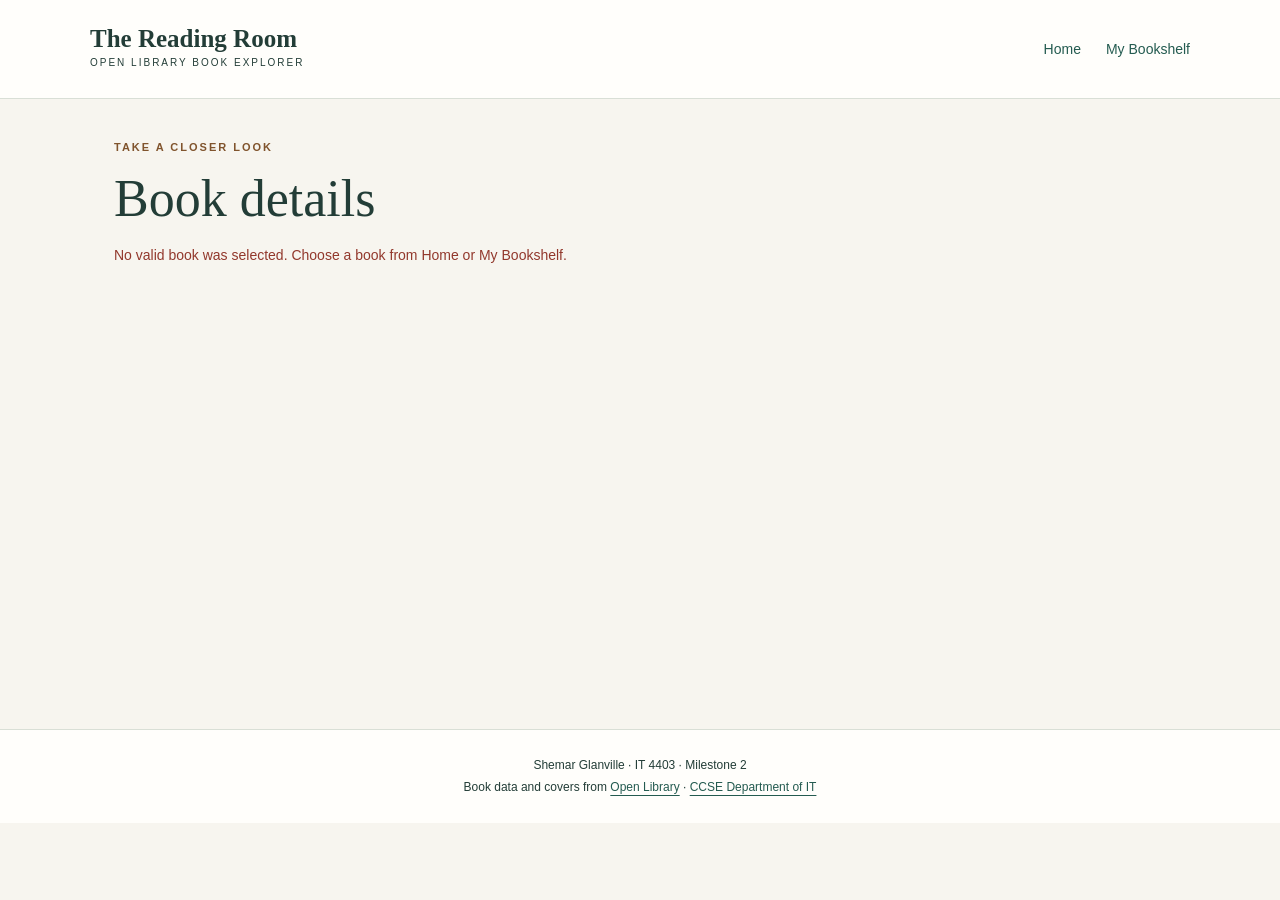
==== commit ea481f73: "Add files via upload" ====
--- a/book.html
+++ b/book.html
@@ -1,275 +1,2 @@
 <!DOCTYPE html>
-<html lang="en">
-<head>
-  <meta charset="UTF-8">
-  <meta name="viewport" content="width=device-width, initial-scale=1.0">
-  <meta name="description" content="Shemar Glanville's IT 4403 coursework and Open Library JSON project at Kennesaw State University.">
-  <title>Single-Book Details | Shemar Glanville</title>
-  <style>
-    * { box-sizing: border-box; }
-    body { margin: 0; background: #f3f5f8; color: #202d40; font-family: Arial, sans-serif; font-size: 16px; line-height: 1.55; }
-    a { color: #214e83; text-underline-offset: 3px; overflow-wrap: anywhere; }
-    a:hover { text-decoration-thickness: 2px; }
-    a:focus-visible, summary:focus-visible, button:focus-visible { outline: 3px solid #c17e13; outline-offset: 4px; }
-    .skip-link { position: absolute; top: -90px; left: 12px; background: white; padding: 10px 14px; z-index: 5; }
-    .skip-link:focus { top: 12px; }
-    header { background: #243b63; color: white; padding: 22px 24px 18px; text-align: center; }
-    .site-name { margin: 0 0 10px; font-size: 23px; font-weight: bold; }
-    nav { display: flex; flex-wrap: wrap; justify-content: center; gap: 10px 24px; }
-    header a, header a:visited, footer a, footer a:visited { color: white; }
-    nav a[aria-current="page"] { font-weight: bold; text-decoration-thickness: 3px; }
-    main { width: min(1060px, calc(100% - 40px)); margin: 28px auto 44px; min-height: 420px; }
-    h1, h2, h3 { line-height: 1.2; color: #243b63; }
-    h1 { margin: 8px 0 12px; font-size: clamp(28px, 4vw, 36px); }
-    h2 { margin: 0 0 12px; font-size: 24px; }
-    h3 { margin: 0 0 10px; font-size: 19px; }
-    p { margin: 0 0 15px; }
-    .eyebrow { margin-bottom: 8px; color: #516178; font-size: 13px; font-weight: bold; letter-spacing: 1px; text-transform: uppercase; }
-    .intro { max-width: 790px; margin-bottom: 20px; }
-    .page-nav { margin: 0 0 22px; display: flex; flex-wrap: wrap; gap: 8px 24px; }
-    .panel, .book-card { padding: 26px; border: 1px solid #d9e0e9; border-radius: 8px; background: white; }
-    .panel { margin-bottom: 22px; }
-    .home-grid { display: grid; grid-template-columns: 1fr 1fr; gap: 22px; }
-    .home-grid .panel { margin: 0; }
-    .link-list { margin: 12px 0 0; padding-left: 22px; }
-    .link-list li { margin: 8px 0; }
-    .book-card { margin-bottom: 22px; display: grid; grid-template-columns: 150px minmax(0, 1fr); gap: 26px; }
-    .single-book { grid-template-columns: 210px minmax(0, 1fr); }
-    .cover-box { margin: 0; }
-    .cover-box img { display: block; width: 100%; height: 210px; object-fit: contain; object-position: top center; }
-    .single-book .cover-box img { height: 300px; }
-    .cover-note { margin-top: 12px; font-size: 13px; color: #516178; text-align: center; }
-    .cover-placeholder { min-height: 210px; display: grid; place-items: center; padding: 20px; text-align: center; background: #eef1f6; border: 1px solid #d9e0e9; color: #516178; }
-    .single-book .cover-placeholder { min-height: 300px; }
-    .subtitle { color: #516178; margin-top: -3px; }
-    .byline { margin-bottom: 17px; }
-    dl { margin: 0; }
-    .metadata { display: grid; grid-template-columns: repeat(3, minmax(0, 1fr)); gap: 14px 18px; }
-    .single-book .metadata { grid-template-columns: repeat(2, minmax(0, 1fr)); }
-    .metadata > div { min-width: 0; }
-    dt { font-size: 12px; font-weight: bold; color: #58667b; margin-bottom: 3px; }
-    dd { margin: 0; font-size: 15px; overflow-wrap: anywhere; }
-    .record-links { display: flex; flex-wrap: wrap; gap: 8px 22px; margin-top: 20px; }
-    .record-links a { font-weight: bold; }
-    blockquote { margin: 20px 0 0; padding: 12px 16px; border-left: 3px solid #a1b3cf; background: #f3f5f8; }
-    blockquote p { margin: 3px 0 0; }
-    .quote-label { font-size: 12px; font-weight: bold; color: #58667b; }
-    details { margin-top: 20px; }
-    summary { color: #214e83; cursor: pointer; font-weight: bold; }
-    details dl { margin-top: 15px; }
-    .catalogue { padding-top: 8px; }
-    .catalogue .metadata { grid-template-columns: repeat(3, minmax(0, 1fr)); }
-    .muted { color: #58667b; font-size: 14px; }
-    .status { padding: 14px 18px; border-left: 3px solid #a1b3cf; background: #eaf0f7; margin-bottom: 22px; }
-    .error { border-color: #993f31; color: #74291e; background: #fff0ed; }
-    button { margin-top: 12px; padding: 9px 16px; font: inherit; border: 1px solid #243b63; border-radius: 4px; color: white; background: #243b63; cursor: pointer; }
-    footer { padding: 20px; background: #243b63; color: white; text-align: center; font-size: 14px; }
-    footer p { margin: 4px 0; }
-    [hidden] { display: none !important; }
-    @media (max-width: 650px) {
-      main { width: calc(100% - 28px); margin-top: 22px; }
-      header { padding: 19px 14px; }
-      .site-name { font-size: 20px; }
-      .home-grid, .book-card, .single-book { grid-template-columns: 1fr; }
-      .panel, .book-card { padding: 20px; }
-      .cover-box { width: 150px; margin: 0 auto; }
-      .single-book .cover-box { width: 180px; }
-      .single-book .cover-box img { height: 245px; }
-      .metadata, .catalogue .metadata { grid-template-columns: repeat(2, minmax(0, 1fr)); }
-    }
-    @media (max-width: 360px) {
-      .metadata, .single-book .metadata, .catalogue .metadata { grid-template-columns: 1fr; }
-    }
-  </style>
-</head>
-<body>
-  <a class="skip-link" href="#main">Skip to main content</a>
-  <header>
-    <p class="site-name">Shemar Glanville's Course Website</p>
-    <nav aria-label="Main navigation">
-      <a href="index.html">Home</a>
-      <a href="exercises.html">Exercises</a>
-      <a href="labs.html">Labs</a>
-      <a href="projects.html">Projects</a>
-    </nav>
-  </header>
-  <main id="main">
-    <p class="eyebrow">Milestone 1 / Single-book data</p>
-    <h1>Single-book details</h1>
-    <p class="intro">Publication and catalogue information from one saved Open Library edition record.</p>
-    <div class="page-nav">
-      <a href="projects.html">All project milestones</a>
-      <a href="search.html">View saved book search results</a>
-    </div>
-    <div id="status" class="status" role="status" aria-live="polite">Loading book details...</div>
-    <noscript><p class="status error">Please enable JavaScript to display the book details.</p></noscript>
-    <div id="book"></div>
-  </main>
-  <footer>
-    <p>&copy; 2026 Shemar Glanville | IT 4403 | Kennesaw State University</p>
-    <p><a href="https://ccse.kennesaw.edu/it/">CCSE Department of Information Technology</a></p>
-  </footer>
-  <!-- jQuery 3.7.1, MIT license. Embedded to keep all JavaScript in this page. -->
-  <script>
-/*! jQuery v3.7.1 | (c) OpenJS Foundation and other contributors | jquery.org/license */
-!function(e,t){"use strict";"object"==typeof module&&"object"==typeof module.exports?module.exports=e.document?t(e,!0):function(e){if(!e.document)throw new Error("jQuery requires a window with a document");return t(e)}:t(e)}("undefined"!=typeof window?window:this,function(ie,e){"use strict";var oe=[],r=Object.getPrototypeOf,ae=oe.slice,g=oe.flat?function(e){return oe.flat.call(e)}:function(e){return oe.concat.apply([],e)},s=oe.push,se=oe.indexOf,n={},i=n.toString,ue=n.hasOwnProperty,o=ue.toString,a=o.call(Object),le={},v=function(e){return"function"==typeof e&&"number"!=typeof e.nodeType&&"function"!=typeof e.item},y=function(e){return null!=e&&e===e.window},C=ie.document,u={type:!0,src:!0,nonce:!0,noModule:!0};function m(e,t,n){var r,i,o=(n=n||C).createElement("script");if(o.text=e,t)for(r in u)(i=t[r]||t.getAttribute&&t.getAttribute(r))&&o.setAttribute(r,i);n.head.appendChild(o).parentNode.removeChild(o)}function x(e){return null==e?e+"":"object"==typeof e||"function"==typeof e?n[i.call(e)]||"object":typeof e}var t="3.7.1",l=/HTML$/i,ce=function(e,t){return new ce.fn.init(e,t)};function c(e){var t=!!e&&"length"in e&&e.length,n=x(e);return!v(e)&&!y(e)&&("array"===n||0===t||"number"==typeof t&&0<t&&t-1 in e)}function fe(e,t){return e.nodeName&&e.nodeName.toLowerCase()===t.toLowerCase()}ce.fn=ce.prototype={jquery:t,constructor:ce,length:0,toArray:function(){return ae.call(this)},get:function(e){return null==e?ae.call(this):e<0?this[e+this.length]:this[e]},pushStack:function(e){var t=ce.merge(this.constructor(),e);return t.prevObject=this,t},each:function(e){return ce.each(this,e)},map:function(n){return this.pushStack(ce.map(this,function(e,t){return n.call(e,t,e)}))},slice:function(){return this.pushStack(ae.apply(this,arguments))},first:function(){return this.eq(0)},last:function(){return this.eq(-1)},even:function(){return this.pushStack(ce.grep(this,function(e,t){return(t+1)%2}))},odd:function(){return this.pushStack(ce.grep(this,function(e,t){return t%2}))},eq:function(e){var t=this.length,n=+e+(e<0?t:0);return this.pushStack(0<=n&&n<t?[this[n]]:[])},end:function(){return this.prevObject||this.constructor()},push:s,sort:oe.sort,splice:oe.splice},ce.extend=ce.fn.extend=function(){var e,t,n,r,i,o,a=arguments[0]||{},s=1,u=arguments.length,l=!1;for("boolean"==typeof a&&(l=a,a=arguments[s]||{},s++),"object"==typeof a||v(a)||(a={}),s===u&&(a=this,s--);s<u;s++)if(null!=(e=arguments[s]))for(t in e)r=e[t],"__proto__"!==t&&a!==r&&(l&&r&&(ce.isPlainObject(r)||(i=Array.isArray(r)))?(n=a[t],o=i&&!Array.isArray(n)?[]:i||ce.isPlainObject(n)?n:{},i=!1,a[t]=ce.extend(l,o,r)):void 0!==r&&(a[t]=r));return a},ce.extend({expando:"jQuery"+(t+Math.random()).replace(/\D/g,""),isReady:!0,error:function(e){throw new Error(e)},noop:function(){},isPlainObject:function(e){var t,n;return!(!e||"[object Object]"!==i.call(e))&&(!(t=r(e))||"function"==typeof(n=ue.call(t,"constructor")&&t.constructor)&&o.call(n)===a)},isEmptyObject:function(e){var t;for(t in e)return!1;return!0},globalEval:function(e,t,n){m(e,{nonce:t&&t.nonce},n)},each:function(e,t){var n,r=0;if(c(e)){for(n=e.length;r<n;r++)if(!1===t.call(e[r],r,e[r]))break}else for(r in e)if(!1===t.call(e[r],r,e[r]))break;return e},text:function(e){var t,n="",r=0,i=e.nodeType;if(!i)while(t=e[r++])n+=ce.text(t);return 1===i||11===i?e.textContent:9===i?e.documentElement.textContent:3===i||4===i?e.nodeValue:n},makeArray:function(e,t){var n=t||[];return null!=e&&(c(Object(e))?ce.merge(n,"string"==typeof e?[e]:e):s.call(n,e)),n},inArray:function(e,t,n){return null==t?-1:se.call(t,e,n)},isXMLDoc:function(e){var t=e&&e.namespaceURI,n=e&&(e.ownerDocument||e).documentElement;return!l.test(t||n&&n.nodeName||"HTML")},merge:function(e,t){for(var n=+t.length,r=0,i=e.length;r<n;r++)e[i++]=t[r];return e.length=i,e},grep:function(e,t,n){for(var r=[],i=0,o=e.length,a=!n;i<o;i++)!t(e[i],i)!==a&&r.push(e[i]);return r},map:function(e,t,n){var r,i,o=0,a=[];if(c(e))for(r=e.length;o<r;o++)null!=(i=t(e[o],o,n))&&a.push(i);else for(o in e)null!=(i=t(e[o],o,n))&&a.push(i);return g(a)},guid:1,support:le}),"function"==typeof Symbol&&(ce.fn[Symbol.iterator]=oe[Symbol.iterator]),ce.each("Boolean Number String Function Array Date RegExp Object Error Symbol".split(" "),function(e,t){n["[object "+t+"]"]=t.toLowerCase()});var pe=oe.pop,de=oe.sort,he=oe.splice,ge="[\\x20\\t\\r\\n\\f]",ve=new RegExp("^"+ge+"+|((?:^|[^\\\\])(?:\\\\.)*)"+ge+"+$","g");ce.contains=function(e,t){var n=t&&t.parentNode;return e===n||!(!n||1!==n.nodeType||!(e.contains?e.contains(n):e.compareDocumentPosition&&16&e.compareDocumentPosition(n)))};var f=/([\0-\x1f\x7f]|^-?\d)|^-$|[^\x80-\uFFFF\w-]/g;function p(e,t){return t?"\0"===e?"\ufffd":e.slice(0,-1)+"\\"+e.charCodeAt(e.length-1).toString(16)+" ":"\\"+e}ce.escapeSelector=function(e){return(e+"").replace(f,p)};var ye=C,me=s;!function(){var e,b,w,o,a,T,r,C,d,i,k=me,S=ce.expando,E=0,n=0,s=W(),c=W(),u=W(),h=W(),l=function(e,t){return e===t&&(a=!0),0},f="checked|selected|async|autofocus|autoplay|controls|defer|disabled|hidden|ismap|loop|multiple|open|readonly|required|scoped",t="(?:\\\\[\\da-fA-F]{1,6}"+ge+"?|\\\\[^\\r\\n\\f]|[\\w-]|[^\0-\\x7f])+",p="\\["+ge+"*("+t+")(?:"+ge+"*([*^$|!~]?=)"+ge+"*(?:'((?:\\\\.|[^\\\\'])*)'|\"((?:\\\\.|[^\\\\\"])*)\"|("+t+"))|)"+ge+"*\\]",g=":("+t+")(?:\\((('((?:\\\\.|[^\\\\'])*)'|\"((?:\\\\.|[^\\\\\"])*)\")|((?:\\\\.|[^\\\\()[\\]]|"+p+")*)|.*)\\)|)",v=new RegExp(ge+"+","g"),y=new RegExp("^"+ge+"*,"+ge+"*"),m=new RegExp("^"+ge+"*([>+~]|"+ge+")"+ge+"*"),x=new RegExp(ge+"|>"),j=new RegExp(g),A=new RegExp("^"+t+"$"),D={ID:new RegExp("^#("+t+")"),CLASS:new RegExp("^\\.("+t+")"),TAG:new RegExp("^("+t+"|[*])"),ATTR:new RegExp("^"+p),PSEUDO:new RegExp("^"+g),CHILD:new RegExp("^:(only|first|last|nth|nth-last)-(child|of-type)(?:\\("+ge+"*(even|odd|(([+-]|)(\\d*)n|)"+ge+"*(?:([+-]|)"+ge+"*(\\d+)|))"+ge+"*\\)|)","i"),bool:new RegExp("^(?:"+f+")$","i"),needsContext:new RegExp("^"+ge+"*[>+~]|:(even|odd|eq|gt|lt|nth|first|last)(?:\\("+ge+"*((?:-\\d)?\\d*)"+ge+"*\\)|)(?=[^-]|$)","i")},N=/^(?:input|select|textarea|button)$/i,q=/^h\d$/i,L=/^(?:#([\w-]+)|(\w+)|\.([\w-]+))$/,H=/[+~]/,O=new RegExp("\\\\[\\da-fA-F]{1,6}"+ge+"?|\\\\([^\\r\\n\\f])","g"),P=function(e,t){var n="0x"+e.slice(1)-65536;return t||(n<0?String.fromCharCode(n+65536):String.fromCharCode(n>>10|55296,1023&n|56320))},M=function(){V()},R=J(function(e){return!0===e.disabled&&fe(e,"fieldset")},{dir:"parentNode",next:"legend"});try{k.apply(oe=ae.call(ye.childNodes),ye.childNodes),oe[ye.childNodes.length].nodeType}catch(e){k={apply:function(e,t){me.apply(e,ae.call(t))},call:function(e){me.apply(e,ae.call(arguments,1))}}}function I(t,e,n,r){var i,o,a,s,u,l,c,f=e&&e.ownerDocument,p=e?e.nodeType:9;if(n=n||[],"string"!=typeof t||!t||1!==p&&9!==p&&11!==p)return n;if(!r&&(V(e),e=e||T,C)){if(11!==p&&(u=L.exec(t)))if(i=u[1]){if(9===p){if(!(a=e.getElementById(i)))return n;if(a.id===i)return k.call(n,a),n}else if(f&&(a=f.getElementById(i))&&I.contains(e,a)&&a.id===i)return k.call(n,a),n}else{if(u[2])return k.apply(n,e.getElementsByTagName(t)),n;if((i=u[3])&&e.getElementsByClassName)return k.apply(n,e.getElementsByClassName(i)),n}if(!(h[t+" "]||d&&d.test(t))){if(c=t,f=e,1===p&&(x.test(t)||m.test(t))){(f=H.test(t)&&U(e.parentNode)||e)==e&&le.scope||((s=e.getAttribute("id"))?s=ce.escapeSelector(s):e.setAttribute("id",s=S)),o=(l=Y(t)).length;while(o--)l[o]=(s?"#"+s:":scope")+" "+Q(l[o]);c=l.join(",")}try{return k.apply(n,f.querySelectorAll(c)),n}catch(e){h(t,!0)}finally{s===S&&e.removeAttribute("id")}}}return re(t.replace(ve,"$1"),e,n,r)}function W(){var r=[];return function e(t,n){return r.push(t+" ")>b.cacheLength&&delete e[r.shift()],e[t+" "]=n}}function F(e){return e[S]=!0,e}function $(e){var t=T.createElement("fieldset");try{return!!e(t)}catch(e){return!1}finally{t.parentNode&&t.parentNode.removeChild(t),t=null}}function B(t){return function(e){return fe(e,"input")&&e.type===t}}function _(t){return function(e){return(fe(e,"input")||fe(e,"button"))&&e.type===t}}function z(t){return function(e){return"form"in e?e.parentNode&&!1===e.disabled?"label"in e?"label"in e.parentNode?e.parentNode.disabled===t:e.disabled===t:e.isDisabled===t||e.isDisabled!==!t&&R(e)===t:e.disabled===t:"label"in e&&e.disabled===t}}function X(a){return F(function(o){return o=+o,F(function(e,t){var n,r=a([],e.length,o),i=r.length;while(i--)e[n=r[i]]&&(e[n]=!(t[n]=e[n]))})})}function U(e){return e&&"undefined"!=typeof e.getElementsByTagName&&e}function V(e){var t,n=e?e.ownerDocument||e:ye;return n!=T&&9===n.nodeType&&n.documentElement&&(r=(T=n).documentElement,C=!ce.isXMLDoc(T),i=r.matches||r.webkitMatchesSelector||r.msMatchesSelector,r.msMatchesSelector&&ye!=T&&(t=T.defaultView)&&t.top!==t&&t.addEventListener("unload",M),le.getById=$(function(e){return r.appendChild(e).id=ce.expando,!T.getElementsByName||!T.getElementsByName(ce.expando).length}),le.disconnectedMatch=$(function(e){return i.call(e,"*")}),le.scope=$(function(){return T.querySelectorAll(":scope")}),le.cssHas=$(function(){try{return T.querySelector(":has(*,:jqfake)"),!1}catch(e){return!0}}),le.getById?(b.filter.ID=function(e){var t=e.replace(O,P);return function(e){return e.getAttribute("id")===t}},b.find.ID=function(e,t){if("undefined"!=typeof t.getElementById&&C){var n=t.getElementById(e);return n?[n]:[]}}):(b.filter.ID=function(e){var n=e.replace(O,P);return function(e){var t="undefined"!=typeof e.getAttributeNode&&e.getAttributeNode("id");return t&&t.value===n}},b.find.ID=function(e,t){if("undefined"!=typeof t.getElementById&&C){var n,r,i,o=t.getElementById(e);if(o){if((n=o.getAttributeNode("id"))&&n.value===e)return[o];i=t.getElementsByName(e),r=0;while(o=i[r++])if((n=o.getAttributeNode("id"))&&n.value===e)return[o]}return[]}}),b.find.TAG=function(e,t){return"undefined"!=typeof t.getElementsByTagName?t.getElementsByTagName(e):t.querySelectorAll(e)},b.find.CLASS=function(e,t){if("undefined"!=typeof t.getElementsByClassName&&C)return t.getElementsByClassName(e)},d=[],$(function(e){var t;r.appendChild(e).innerHTML="<a id='"+S+"' href='' disabled='disabled'></a><select id='"+S+"-\r\\' disabled='disabled'><option selected=''></option></select>",e.querySelectorAll("[selected]").length||d.push("\\["+ge+"*(?:value|"+f+")"),e.querySelectorAll("[id~="+S+"-]").length||d.push("~="),e.querySelectorAll("a#"+S+"+*").length||d.push(".#.+[+~]"),e.querySelectorAll(":checked").length||d.push(":checked"),(t=T.createElement("input")).setAttribute("type","hidden"),e.appendChild(t).setAttribute("name","D"),r.appendChild(e).disabled=!0,2!==e.querySelectorAll(":disabled").length&&d.push(":enabled",":disabled"),(t=T.createElement("input")).setAttribute("name",""),e.appendChild(t),e.querySelectorAll("[name='']").length||d.push("\\["+ge+"*name"+ge+"*="+ge+"*(?:''|\"\")")}),le.cssHas||d.push(":has"),d=d.length&&new RegExp(d.join("|")),l=function(e,t){if(e===t)return a=!0,0;var n=!e.compareDocumentPosition-!t.compareDocumentPosition;return n||(1&(n=(e.ownerDocument||e)==(t.ownerDocument||t)?e.compareDocumentPosition(t):1)||!le.sortDetached&&t.compareDocumentPosition(e)===n?e===T||e.ownerDocument==ye&&I.contains(ye,e)?-1:t===T||t.ownerDocument==ye&&I.contains(ye,t)?1:o?se.call(o,e)-se.call(o,t):0:4&n?-1:1)}),T}for(e in I.matches=function(e,t){return I(e,null,null,t)},I.matchesSelector=function(e,t){if(V(e),C&&!h[t+" "]&&(!d||!d.test(t)))try{var n=i.call(e,t);if(n||le.disconnectedMatch||e.document&&11!==e.document.nodeType)return n}catch(e){h(t,!0)}return 0<I(t,T,null,[e]).length},I.contains=function(e,t){return(e.ownerDocument||e)!=T&&V(e),ce.contains(e,t)},I.attr=function(e,t){(e.ownerDocument||e)!=T&&V(e);var n=b.attrHandle[t.toLowerCase()],r=n&&ue.call(b.attrHandle,t.toLowerCase())?n(e,t,!C):void 0;return void 0!==r?r:e.getAttribute(t)},I.error=function(e){throw new Error("Syntax error, unrecognized expression: "+e)},ce.uniqueSort=function(e){var t,n=[],r=0,i=0;if(a=!le.sortStable,o=!le.sortStable&&ae.call(e,0),de.call(e,l),a){while(t=e[i++])t===e[i]&&(r=n.push(i));while(r--)he.call(e,n[r],1)}return o=null,e},ce.fn.uniqueSort=function(){return this.pushStack(ce.uniqueSort(ae.apply(this)))},(b=ce.expr={cacheLength:50,createPseudo:F,match:D,attrHandle:{},find:{},relative:{">":{dir:"parentNode",first:!0}," ":{dir:"parentNode"},"+":{dir:"previousSibling",first:!0},"~":{dir:"previousSibling"}},preFilter:{ATTR:function(e){return e[1]=e[1].replace(O,P),e[3]=(e[3]||e[4]||e[5]||"").replace(O,P),"~="===e[2]&&(e[3]=" "+e[3]+" "),e.slice(0,4)},CHILD:function(e){return e[1]=e[1].toLowerCase(),"nth"===e[1].slice(0,3)?(e[3]||I.error(e[0]),e[4]=+(e[4]?e[5]+(e[6]||1):2*("even"===e[3]||"odd"===e[3])),e[5]=+(e[7]+e[8]||"odd"===e[3])):e[3]&&I.error(e[0]),e},PSEUDO:function(e){var t,n=!e[6]&&e[2];return D.CHILD.test(e[0])?null:(e[3]?e[2]=e[4]||e[5]||"":n&&j.test(n)&&(t=Y(n,!0))&&(t=n.indexOf(")",n.length-t)-n.length)&&(e[0]=e[0].slice(0,t),e[2]=n.slice(0,t)),e.slice(0,3))}},filter:{TAG:function(e){var t=e.replace(O,P).toLowerCase();return"*"===e?function(){return!0}:function(e){return fe(e,t)}},CLASS:function(e){var t=s[e+" "];return t||(t=new RegExp("(^|"+ge+")"+e+"("+ge+"|$)"))&&s(e,function(e){return t.test("string"==typeof e.className&&e.className||"undefined"!=typeof e.getAttribute&&e.getAttribute("class")||"")})},ATTR:function(n,r,i){return function(e){var t=I.attr(e,n);return null==t?"!="===r:!r||(t+="","="===r?t===i:"!="===r?t!==i:"^="===r?i&&0===t.indexOf(i):"*="===r?i&&-1<t.indexOf(i):"$="===r?i&&t.slice(-i.length)===i:"~="===r?-1<(" "+t.replace(v," ")+" ").indexOf(i):"|="===r&&(t===i||t.slice(0,i.length+1)===i+"-"))}},CHILD:function(d,e,t,h,g){var v="nth"!==d.slice(0,3),y="last"!==d.slice(-4),m="of-type"===e;return 1===h&&0===g?function(e){return!!e.parentNode}:function(e,t,n){var r,i,o,a,s,u=v!==y?"nextSibling":"previousSibling",l=e.parentNode,c=m&&e.nodeName.toLowerCase(),f=!n&&!m,p=!1;if(l){if(v){while(u){o=e;while(o=o[u])if(m?fe(o,c):1===o.nodeType)return!1;s=u="only"===d&&!s&&"nextSibling"}return!0}if(s=[y?l.firstChild:l.lastChild],y&&f){p=(a=(r=(i=l[S]||(l[S]={}))[d]||[])[0]===E&&r[1])&&r[2],o=a&&l.childNodes[a];while(o=++a&&o&&o[u]||(p=a=0)||s.pop())if(1===o.nodeType&&++p&&o===e){i[d]=[E,a,p];break}}else if(f&&(p=a=(r=(i=e[S]||(e[S]={}))[d]||[])[0]===E&&r[1]),!1===p)while(o=++a&&o&&o[u]||(p=a=0)||s.pop())if((m?fe(o,c):1===o.nodeType)&&++p&&(f&&((i=o[S]||(o[S]={}))[d]=[E,p]),o===e))break;return(p-=g)===h||p%h==0&&0<=p/h}}},PSEUDO:function(e,o){var t,a=b.pseudos[e]||b.setFilters[e.toLowerCase()]||I.error("unsupported pseudo: "+e);return a[S]?a(o):1<a.length?(t=[e,e,"",o],b.setFilters.hasOwnProperty(e.toLowerCase())?F(function(e,t){var n,r=a(e,o),i=r.length;while(i--)e[n=se.call(e,r[i])]=!(t[n]=r[i])}):function(e){return a(e,0,t)}):a}},pseudos:{not:F(function(e){var r=[],i=[],s=ne(e.replace(ve,"$1"));return s[S]?F(function(e,t,n,r){var i,o=s(e,null,r,[]),a=e.length;while(a--)(i=o[a])&&(e[a]=!(t[a]=i))}):function(e,t,n){return r[0]=e,s(r,null,n,i),r[0]=null,!i.pop()}}),has:F(function(t){return function(e){return 0<I(t,e).length}}),contains:F(function(t){return t=t.replace(O,P),function(e){return-1<(e.textContent||ce.text(e)).indexOf(t)}}),lang:F(function(n){return A.test(n||"")||I.error("unsupported lang: "+n),n=n.replace(O,P).toLowerCase(),function(e){var t;do{if(t=C?e.lang:e.getAttribute("xml:lang")||e.getAttribute("lang"))return(t=t.toLowerCase())===n||0===t.indexOf(n+"-")}while((e=e.parentNode)&&1===e.nodeType);return!1}}),target:function(e){var t=ie.location&&ie.location.hash;return t&&t.slice(1)===e.id},root:function(e){return e===r},focus:function(e){return e===function(){try{return T.activeElement}catch(e){}}()&&T.hasFocus()&&!!(e.type||e.href||~e.tabIndex)},enabled:z(!1),disabled:z(!0),checked:function(e){return fe(e,"input")&&!!e.checked||fe(e,"option")&&!!e.selected},selected:function(e){return e.parentNode&&e.parentNode.selectedIndex,!0===e.selected},empty:function(e){for(e=e.firstChild;e;e=e.nextSibling)if(e.nodeType<6)return!1;return!0},parent:function(e){return!b.pseudos.empty(e)},header:function(e){return q.test(e.nodeName)},input:function(e){return N.test(e.nodeName)},button:function(e){return fe(e,"input")&&"button"===e.type||fe(e,"button")},text:function(e){var t;return fe(e,"input")&&"text"===e.type&&(null==(t=e.getAttribute("type"))||"text"===t.toLowerCase())},first:X(function(){return[0]}),last:X(function(e,t){return[t-1]}),eq:X(function(e,t,n){return[n<0?n+t:n]}),even:X(function(e,t){for(var n=0;n<t;n+=2)e.push(n);return e}),odd:X(function(e,t){for(var n=1;n<t;n+=2)e.push(n);return e}),lt:X(function(e,t,n){var r;for(r=n<0?n+t:t<n?t:n;0<=--r;)e.push(r);return e}),gt:X(function(e,t,n){for(var r=n<0?n+t:n;++r<t;)e.push(r);return e})}}).pseudos.nth=b.pseudos.eq,{radio:!0,checkbox:!0,file:!0,password:!0,image:!0})b.pseudos[e]=B(e);for(e in{submit:!0,reset:!0})b.pseudos[e]=_(e);function G(){}function Y(e,t){var n,r,i,o,a,s,u,l=c[e+" "];if(l)return t?0:l.slice(0);a=e,s=[],u=b.preFilter;while(a){for(o in n&&!(r=y.exec(a))||(r&&(a=a.slice(r[0].length)||a),s.push(i=[])),n=!1,(r=m.exec(a))&&(n=r.shift(),i.push({value:n,type:r[0].replace(ve," ")}),a=a.slice(n.length)),b.filter)!(r=D[o].exec(a))||u[o]&&!(r=u[o](r))||(n=r.shift(),i.push({value:n,type:o,matches:r}),a=a.slice(n.length));if(!n)break}return t?a.length:a?I.error(e):c(e,s).slice(0)}function Q(e){for(var t=0,n=e.length,r="";t<n;t++)r+=e[t].value;return r}function J(a,e,t){var s=e.dir,u=e.next,l=u||s,c=t&&"parentNode"===l,f=n++;return e.first?function(e,t,n){while(e=e[s])if(1===e.nodeType||c)return a(e,t,n);return!1}:function(e,t,n){var r,i,o=[E,f];if(n){while(e=e[s])if((1===e.nodeType||c)&&a(e,t,n))return!0}else while(e=e[s])if(1===e.nodeType||c)if(i=e[S]||(e[S]={}),u&&fe(e,u))e=e[s]||e;else{if((r=i[l])&&r[0]===E&&r[1]===f)return o[2]=r[2];if((i[l]=o)[2]=a(e,t,n))return!0}return!1}}function K(i){return 1<i.length?function(e,t,n){var r=i.length;while(r--)if(!i[r](e,t,n))return!1;return!0}:i[0]}function Z(e,t,n,r,i){for(var o,a=[],s=0,u=e.length,l=null!=t;s<u;s++)(o=e[s])&&(n&&!n(o,r,i)||(a.push(o),l&&t.push(s)));return a}function ee(d,h,g,v,y,e){return v&&!v[S]&&(v=ee(v)),y&&!y[S]&&(y=ee(y,e)),F(function(e,t,n,r){var i,o,a,s,u=[],l=[],c=t.length,f=e||function(e,t,n){for(var r=0,i=t.length;r<i;r++)I(e,t[r],n);return n}(h||"*",n.nodeType?[n]:n,[]),p=!d||!e&&h?f:Z(f,u,d,n,r);if(g?g(p,s=y||(e?d:c||v)?[]:t,n,r):s=p,v){i=Z(s,l),v(i,[],n,r),o=i.length;while(o--)(a=i[o])&&(s[l[o]]=!(p[l[o]]=a))}if(e){if(y||d){if(y){i=[],o=s.length;while(o--)(a=s[o])&&i.push(p[o]=a);y(null,s=[],i,r)}o=s.length;while(o--)(a=s[o])&&-1<(i=y?se.call(e,a):u[o])&&(e[i]=!(t[i]=a))}}else s=Z(s===t?s.splice(c,s.length):s),y?y(null,t,s,r):k.apply(t,s)})}function te(e){for(var i,t,n,r=e.length,o=b.relative[e[0].type],a=o||b.relative[" "],s=o?1:0,u=J(function(e){return e===i},a,!0),l=J(function(e){return-1<se.call(i,e)},a,!0),c=[function(e,t,n){var r=!o&&(n||t!=w)||((i=t).nodeType?u(e,t,n):l(e,t,n));return i=null,r}];s<r;s++)if(t=b.relative[e[s].type])c=[J(K(c),t)];else{if((t=b.filter[e[s].type].apply(null,e[s].matches))[S]){for(n=++s;n<r;n++)if(b.relative[e[n].type])break;return ee(1<s&&K(c),1<s&&Q(e.slice(0,s-1).concat({value:" "===e[s-2].type?"*":""})).replace(ve,"$1"),t,s<n&&te(e.slice(s,n)),n<r&&te(e=e.slice(n)),n<r&&Q(e))}c.push(t)}return K(c)}function ne(e,t){var n,v,y,m,x,r,i=[],o=[],a=u[e+" "];if(!a){t||(t=Y(e)),n=t.length;while(n--)(a=te(t[n]))[S]?i.push(a):o.push(a);(a=u(e,(v=o,m=0<(y=i).length,x=0<v.length,r=function(e,t,n,r,i){var o,a,s,u=0,l="0",c=e&&[],f=[],p=w,d=e||x&&b.find.TAG("*",i),h=E+=null==p?1:Math.random()||.1,g=d.length;for(i&&(w=t==T||t||i);l!==g&&null!=(o=d[l]);l++){if(x&&o){a=0,t||o.ownerDocument==T||(V(o),n=!C);while(s=v[a++])if(s(o,t||T,n)){k.call(r,o);break}i&&(E=h)}m&&((o=!s&&o)&&u--,e&&c.push(o))}if(u+=l,m&&l!==u){a=0;while(s=y[a++])s(c,f,t,n);if(e){if(0<u)while(l--)c[l]||f[l]||(f[l]=pe.call(r));f=Z(f)}k.apply(r,f),i&&!e&&0<f.length&&1<u+y.length&&ce.uniqueSort(r)}return i&&(E=h,w=p),c},m?F(r):r))).selector=e}return a}function re(e,t,n,r){var i,o,a,s,u,l="function"==typeof e&&e,c=!r&&Y(e=l.selector||e);if(n=n||[],1===c.length){if(2<(o=c[0]=c[0].slice(0)).length&&"ID"===(a=o[0]).type&&9===t.nodeType&&C&&b.relative[o[1].type]){if(!(t=(b.find.ID(a.matches[0].replace(O,P),t)||[])[0]))return n;l&&(t=t.parentNode),e=e.slice(o.shift().value.length)}i=D.needsContext.test(e)?0:o.length;while(i--){if(a=o[i],b.relative[s=a.type])break;if((u=b.find[s])&&(r=u(a.matches[0].replace(O,P),H.test(o[0].type)&&U(t.parentNode)||t))){if(o.splice(i,1),!(e=r.length&&Q(o)))return k.apply(n,r),n;break}}}return(l||ne(e,c))(r,t,!C,n,!t||H.test(e)&&U(t.parentNode)||t),n}G.prototype=b.filters=b.pseudos,b.setFilters=new G,le.sortStable=S.split("").sort(l).join("")===S,V(),le.sortDetached=$(function(e){return 1&e.compareDocumentPosition(T.createElement("fieldset"))}),ce.find=I,ce.expr[":"]=ce.expr.pseudos,ce.unique=ce.uniqueSort,I.compile=ne,I.select=re,I.setDocument=V,I.tokenize=Y,I.escape=ce.escapeSelector,I.getText=ce.text,I.isXML=ce.isXMLDoc,I.selectors=ce.expr,I.support=ce.support,I.uniqueSort=ce.uniqueSort}();var d=function(e,t,n){var r=[],i=void 0!==n;while((e=e[t])&&9!==e.nodeType)if(1===e.nodeType){if(i&&ce(e).is(n))break;r.push(e)}return r},h=function(e,t){for(var n=[];e;e=e.nextSibling)1===e.nodeType&&e!==t&&n.push(e);return n},b=ce.expr.match.needsContext,w=/^<([a-z][^\/\0>:\x20\t\r\n\f]*)[\x20\t\r\n\f]*\/?>(?:<\/\1>|)$/i;function T(e,n,r){return v(n)?ce.grep(e,function(e,t){return!!n.call(e,t,e)!==r}):n.nodeType?ce.grep(e,function(e){return e===n!==r}):"string"!=typeof n?ce.grep(e,function(e){return-1<se.call(n,e)!==r}):ce.filter(n,e,r)}ce.filter=function(e,t,n){var r=t[0];return n&&(e=":not("+e+")"),1===t.length&&1===r.nodeType?ce.find.matchesSelector(r,e)?[r]:[]:ce.find.matches(e,ce.grep(t,function(e){return 1===e.nodeType}))},ce.fn.extend({find:function(e){var t,n,r=this.length,i=this;if("string"!=typeof e)return this.pushStack(ce(e).filter(function(){for(t=0;t<r;t++)if(ce.contains(i[t],this))return!0}));for(n=this.pushStack([]),t=0;t<r;t++)ce.find(e,i[t],n);return 1<r?ce.uniqueSort(n):n},filter:function(e){return this.pushStack(T(this,e||[],!1))},not:function(e){return this.pushStack(T(this,e||[],!0))},is:function(e){return!!T(this,"string"==typeof e&&b.test(e)?ce(e):e||[],!1).length}});var k,S=/^(?:\s*(<[\w\W]+>)[^>]*|#([\w-]+))$/;(ce.fn.init=function(e,t,n){var r,i;if(!e)return this;if(n=n||k,"string"==typeof e){if(!(r="<"===e[0]&&">"===e[e.length-1]&&3<=e.length?[null,e,null]:S.exec(e))||!r[1]&&t)return!t||t.jquery?(t||n).find(e):this.constructor(t).find(e);if(r[1]){if(t=t instanceof ce?t[0]:t,ce.merge(this,ce.parseHTML(r[1],t&&t.nodeType?t.ownerDocument||t:C,!0)),w.test(r[1])&&ce.isPlainObject(t))for(r in t)v(this[r])?this[r](t[r]):this.attr(r,t[r]);return this}return(i=C.getElementById(r[2]))&&(this[0]=i,this.length=1),this}return e.nodeType?(this[0]=e,this.length=1,this):v(e)?void 0!==n.ready?n.ready(e):e(ce):ce.makeArray(e,this)}).prototype=ce.fn,k=ce(C);var E=/^(?:parents|prev(?:Until|All))/,j={children:!0,contents:!0,next:!0,prev:!0};function A(e,t){while((e=e[t])&&1!==e.nodeType);return e}ce.fn.extend({has:function(e){var t=ce(e,this),n=t.length;return this.filter(function(){for(var e=0;e<n;e++)if(ce.contains(this,t[e]))return!0})},closest:function(e,t){var n,r=0,i=this.length,o=[],a="string"!=typeof e&&ce(e);if(!b.test(e))for(;r<i;r++)for(n=this[r];n&&n!==t;n=n.parentNode)if(n.nodeType<11&&(a?-1<a.index(n):1===n.nodeType&&ce.find.matchesSelector(n,e))){o.push(n);break}return this.pushStack(1<o.length?ce.uniqueSort(o):o)},index:function(e){return e?"string"==typeof e?se.call(ce(e),this[0]):se.call(this,e.jquery?e[0]:e):this[0]&&this[0].parentNode?this.first().prevAll().length:-1},add:function(e,t){return this.pushStack(ce.uniqueSort(ce.merge(this.get(),ce(e,t))))},addBack:function(e){return this.add(null==e?this.prevObject:this.prevObject.filter(e))}}),ce.each({parent:function(e){var t=e.parentNode;return t&&11!==t.nodeType?t:null},parents:function(e){return d(e,"parentNode")},parentsUntil:function(e,t,n){return d(e,"parentNode",n)},next:function(e){return A(e,"nextSibling")},prev:function(e){return A(e,"previousSibling")},nextAll:function(e){return d(e,"nextSibling")},prevAll:function(e){return d(e,"previousSibling")},nextUntil:function(e,t,n){return d(e,"nextSibling",n)},prevUntil:function(e,t,n){return d(e,"previousSibling",n)},siblings:function(e){return h((e.parentNode||{}).firstChild,e)},children:function(e){return h(e.firstChild)},contents:function(e){return null!=e.contentDocument&&r(e.contentDocument)?e.contentDocument:(fe(e,"template")&&(e=e.content||e),ce.merge([],e.childNodes))}},function(r,i){ce.fn[r]=function(e,t){var n=ce.map(this,i,e);return"Until"!==r.slice(-5)&&(t=e),t&&"string"==typeof t&&(n=ce.filter(t,n)),1<this.length&&(j[r]||ce.uniqueSort(n),E.test(r)&&n.reverse()),this.pushStack(n)}});var D=/[^\x20\t\r\n\f]+/g;function N(e){return e}function q(e){throw e}function L(e,t,n,r){var i;try{e&&v(i=e.promise)?i.call(e).done(t).fail(n):e&&v(i=e.then)?i.call(e,t,n):t.apply(void 0,[e].slice(r))}catch(e){n.apply(void 0,[e])}}ce.Callbacks=function(r){var e,n;r="string"==typeof r?(e=r,n={},ce.each(e.match(D)||[],function(e,t){n[t]=!0}),n):ce.extend({},r);var i,t,o,a,s=[],u=[],l=-1,c=function(){for(a=a||r.once,o=i=!0;u.length;l=-1){t=u.shift();while(++l<s.length)!1===s[l].apply(t[0],t[1])&&r.stopOnFalse&&(l=s.length,t=!1)}r.memory||(t=!1),i=!1,a&&(s=t?[]:"")},f={add:function(){return s&&(t&&!i&&(l=s.length-1,u.push(t)),function n(e){ce.each(e,function(e,t){v(t)?r.unique&&f.has(t)||s.push(t):t&&t.length&&"string"!==x(t)&&n(t)})}(arguments),t&&!i&&c()),this},remove:function(){return ce.each(arguments,function(e,t){var n;while(-1<(n=ce.inArray(t,s,n)))s.splice(n,1),n<=l&&l--}),this},has:function(e){return e?-1<ce.inArray(e,s):0<s.length},empty:function(){return s&&(s=[]),this},disable:function(){return a=u=[],s=t="",this},disabled:function(){return!s},lock:function(){return a=u=[],t||i||(s=t=""),this},locked:function(){return!!a},fireWith:function(e,t){return a||(t=[e,(t=t||[]).slice?t.slice():t],u.push(t),i||c()),this},fire:function(){return f.fireWith(this,arguments),this},fired:function(){return!!o}};return f},ce.extend({Deferred:function(e){var o=[["notify","progress",ce.Callbacks("memory"),ce.Callbacks("memory"),2],["resolve","done",ce.Callbacks("once memory"),ce.Callbacks("once memory"),0,"resolved"],["reject","fail",ce.Callbacks("once memory"),ce.Callbacks("once memory"),1,"rejected"]],i="pending",a={state:function(){return i},always:function(){return s.done(arguments).fail(arguments),this},"catch":function(e){return a.then(null,e)},pipe:function(){var i=arguments;return ce.Deferred(function(r){ce.each(o,function(e,t){var n=v(i[t[4]])&&i[t[4]];s[t[1]](function(){var e=n&&n.apply(this,arguments);e&&v(e.promise)?e.promise().progress(r.notify).done(r.resolve).fail(r.reject):r[t[0]+"With"](this,n?[e]:arguments)})}),i=null}).promise()},then:function(t,n,r){var u=0;function l(i,o,a,s){return function(){var n=this,r=arguments,e=function(){var e,t;if(!(i<u)){if((e=a.apply(n,r))===o.promise())throw new TypeError("Thenable self-resolution");t=e&&("object"==typeof e||"function"==typeof e)&&e.then,v(t)?s?t.call(e,l(u,o,N,s),l(u,o,q,s)):(u++,t.call(e,l(u,o,N,s),l(u,o,q,s),l(u,o,N,o.notifyWith))):(a!==N&&(n=void 0,r=[e]),(s||o.resolveWith)(n,r))}},t=s?e:function(){try{e()}catch(e){ce.Deferred.exceptionHook&&ce.Deferred.exceptionHook(e,t.error),u<=i+1&&(a!==q&&(n=void 0,r=[e]),o.rejectWith(n,r))}};i?t():(ce.Deferred.getErrorHook?t.error=ce.Deferred.getErrorHook():ce.Deferred.getStackHook&&(t.error=ce.Deferred.getStackHook()),ie.setTimeout(t))}}return ce.Deferred(function(e){o[0][3].add(l(0,e,v(r)?r:N,e.notifyWith)),o[1][3].add(l(0,e,v(t)?t:N)),o[2][3].add(l(0,e,v(n)?n:q))}).promise()},promise:function(e){return null!=e?ce.extend(e,a):a}},s={};return ce.each(o,function(e,t){var n=t[2],r=t[5];a[t[1]]=n.add,r&&n.add(function(){i=r},o[3-e][2].disable,o[3-e][3].disable,o[0][2].lock,o[0][3].lock),n.add(t[3].fire),s[t[0]]=function(){return s[t[0]+"With"](this===s?void 0:this,arguments),this},s[t[0]+"With"]=n.fireWith}),a.promise(s),e&&e.call(s,s),s},when:function(e){var n=arguments.length,t=n,r=Array(t),i=ae.call(arguments),o=ce.Deferred(),a=function(t){return function(e){r[t]=this,i[t]=1<arguments.length?ae.call(arguments):e,--n||o.resolveWith(r,i)}};if(n<=1&&(L(e,o.done(a(t)).resolve,o.reject,!n),"pending"===o.state()||v(i[t]&&i[t].then)))return o.then();while(t--)L(i[t],a(t),o.reject);return o.promise()}});var H=/^(Eval|Internal|Range|Reference|Syntax|Type|URI)Error$/;ce.Deferred.exceptionHook=function(e,t){ie.console&&ie.console.warn&&e&&H.test(e.name)&&ie.console.warn("jQuery.Deferred exception: "+e.message,e.stack,t)},ce.readyException=function(e){ie.setTimeout(function(){throw e})};var O=ce.Deferred();function P(){C.removeEventListener("DOMContentLoaded",P),ie.removeEventListener("load",P),ce.ready()}ce.fn.ready=function(e){return O.then(e)["catch"](function(e){ce.readyException(e)}),this},ce.extend({isReady:!1,readyWait:1,ready:function(e){(!0===e?--ce.readyWait:ce.isReady)||(ce.isReady=!0)!==e&&0<--ce.readyWait||O.resolveWith(C,[ce])}}),ce.ready.then=O.then,"complete"===C.readyState||"loading"!==C.readyState&&!C.documentElement.doScroll?ie.setTimeout(ce.ready):(C.addEventListener("DOMContentLoaded",P),ie.addEventListener("load",P));var M=function(e,t,n,r,i,o,a){var s=0,u=e.length,l=null==n;if("object"===x(n))for(s in i=!0,n)M(e,t,s,n[s],!0,o,a);else if(void 0!==r&&(i=!0,v(r)||(a=!0),l&&(a?(t.call(e,r),t=null):(l=t,t=function(e,t,n){return l.call(ce(e),n)})),t))for(;s<u;s++)t(e[s],n,a?r:r.call(e[s],s,t(e[s],n)));return i?e:l?t.call(e):u?t(e[0],n):o},R=/^-ms-/,I=/-([a-z])/g;function W(e,t){return t.toUpperCase()}function F(e){return e.replace(R,"ms-").replace(I,W)}var $=function(e){return 1===e.nodeType||9===e.nodeType||!+e.nodeType};function B(){this.expando=ce.expando+B.uid++}B.uid=1,B.prototype={cache:function(e){var t=e[this.expando];return t||(t={},$(e)&&(e.nodeType?e[this.expando]=t:Object.defineProperty(e,this.expando,{value:t,configurable:!0}))),t},set:function(e,t,n){var r,i=this.cache(e);if("string"==typeof t)i[F(t)]=n;else for(r in t)i[F(r)]=t[r];return i},get:function(e,t){return void 0===t?this.cache(e):e[this.expando]&&e[this.expando][F(t)]},access:function(e,t,n){return void 0===t||t&&"string"==typeof t&&void 0===n?this.get(e,t):(this.set(e,t,n),void 0!==n?n:t)},remove:function(e,t){var n,r=e[this.expando];if(void 0!==r){if(void 0!==t){n=(t=Array.isArray(t)?t.map(F):(t=F(t))in r?[t]:t.match(D)||[]).length;while(n--)delete r[t[n]]}(void 0===t||ce.isEmptyObject(r))&&(e.nodeType?e[this.expando]=void 0:delete e[this.expando])}},hasData:function(e){var t=e[this.expando];return void 0!==t&&!ce.isEmptyObject(t)}};var _=new B,z=new B,X=/^(?:\{[\w\W]*\}|\[[\w\W]*\])$/,U=/[A-Z]/g;function V(e,t,n){var r,i;if(void 0===n&&1===e.nodeType)if(r="data-"+t.replace(U,"-$&").toLowerCase(),"string"==typeof(n=e.getAttribute(r))){try{n="true"===(i=n)||"false"!==i&&("null"===i?null:i===+i+""?+i:X.test(i)?JSON.parse(i):i)}catch(e){}z.set(e,t,n)}else n=void 0;return n}ce.extend({hasData:function(e){return z.hasData(e)||_.hasData(e)},data:function(e,t,n){return z.access(e,t,n)},removeData:function(e,t){z.remove(e,t)},_data:function(e,t,n){return _.access(e,t,n)},_removeData:function(e,t){_.remove(e,t)}}),ce.fn.extend({data:function(n,e){var t,r,i,o=this[0],a=o&&o.attributes;if(void 0===n){if(this.length&&(i=z.get(o),1===o.nodeType&&!_.get(o,"hasDataAttrs"))){t=a.length;while(t--)a[t]&&0===(r=a[t].name).indexOf("data-")&&(r=F(r.slice(5)),V(o,r,i[r]));_.set(o,"hasDataAttrs",!0)}return i}return"object"==typeof n?this.each(function(){z.set(this,n)}):M(this,function(e){var t;if(o&&void 0===e)return void 0!==(t=z.get(o,n))?t:void 0!==(t=V(o,n))?t:void 0;this.each(function(){z.set(this,n,e)})},null,e,1<arguments.length,null,!0)},removeData:function(e){return this.each(function(){z.remove(this,e)})}}),ce.extend({queue:function(e,t,n){var r;if(e)return t=(t||"fx")+"queue",r=_.get(e,t),n&&(!r||Array.isArray(n)?r=_.access(e,t,ce.makeArray(n)):r.push(n)),r||[]},dequeue:function(e,t){t=t||"fx";var n=ce.queue(e,t),r=n.length,i=n.shift(),o=ce._queueHooks(e,t);"inprogress"===i&&(i=n.shift(),r--),i&&("fx"===t&&n.unshift("inprogress"),delete o.stop,i.call(e,function(){ce.dequeue(e,t)},o)),!r&&o&&o.empty.fire()},_queueHooks:function(e,t){var n=t+"queueHooks";return _.get(e,n)||_.access(e,n,{empty:ce.Callbacks("once memory").add(function(){_.remove(e,[t+"queue",n])})})}}),ce.fn.extend({queue:function(t,n){var e=2;return"string"!=typeof t&&(n=t,t="fx",e--),arguments.length<e?ce.queue(this[0],t):void 0===n?this:this.each(function(){var e=ce.queue(this,t,n);ce._queueHooks(this,t),"fx"===t&&"inprogress"!==e[0]&&ce.dequeue(this,t)})},dequeue:function(e){return this.each(function(){ce.dequeue(this,e)})},clearQueue:function(e){return this.queue(e||"fx",[])},promise:function(e,t){var n,r=1,i=ce.Deferred(),o=this,a=this.length,s=function(){--r||i.resolveWith(o,[o])};"string"!=typeof e&&(t=e,e=void 0),e=e||"fx";while(a--)(n=_.get(o[a],e+"queueHooks"))&&n.empty&&(r++,n.empty.add(s));return s(),i.promise(t)}});var G=/[+-]?(?:\d*\.|)\d+(?:[eE][+-]?\d+|)/.source,Y=new RegExp("^(?:([+-])=|)("+G+")([a-z%]*)$","i"),Q=["Top","Right","Bottom","Left"],J=C.documentElement,K=function(e){return ce.contains(e.ownerDocument,e)},Z={composed:!0};J.getRootNode&&(K=function(e){return ce.contains(e.ownerDocument,e)||e.getRootNode(Z)===e.ownerDocument});var ee=function(e,t){return"none"===(e=t||e).style.display||""===e.style.display&&K(e)&&"none"===ce.css(e,"display")};function te(e,t,n,r){var i,o,a=20,s=r?function(){return r.cur()}:function(){return ce.css(e,t,"")},u=s(),l=n&&n[3]||(ce.cssNumber[t]?"":"px"),c=e.nodeType&&(ce.cssNumber[t]||"px"!==l&&+u)&&Y.exec(ce.css(e,t));if(c&&c[3]!==l){u/=2,l=l||c[3],c=+u||1;while(a--)ce.style(e,t,c+l),(1-o)*(1-(o=s()/u||.5))<=0&&(a=0),c/=o;c*=2,ce.style(e,t,c+l),n=n||[]}return n&&(c=+c||+u||0,i=n[1]?c+(n[1]+1)*n[2]:+n[2],r&&(r.unit=l,r.start=c,r.end=i)),i}var ne={};function re(e,t){for(var n,r,i,o,a,s,u,l=[],c=0,f=e.length;c<f;c++)(r=e[c]).style&&(n=r.style.display,t?("none"===n&&(l[c]=_.get(r,"display")||null,l[c]||(r.style.display="")),""===r.style.display&&ee(r)&&(l[c]=(u=a=o=void 0,a=(i=r).ownerDocument,s=i.nodeName,(u=ne[s])||(o=a.body.appendChild(a.createElement(s)),u=ce.css(o,"display"),o.parentNode.removeChild(o),"none"===u&&(u="block"),ne[s]=u)))):"none"!==n&&(l[c]="none",_.set(r,"display",n)));for(c=0;c<f;c++)null!=l[c]&&(e[c].style.display=l[c]);return e}ce.fn.extend({show:function(){return re(this,!0)},hide:function(){return re(this)},toggle:function(e){return"boolean"==typeof e?e?this.show():this.hide():this.each(function(){ee(this)?ce(this).show():ce(this).hide()})}});var xe,be,we=/^(?:checkbox|radio)$/i,Te=/<([a-z][^\/\0>\x20\t\r\n\f]*)/i,Ce=/^$|^module$|\/(?:java|ecma)script/i;xe=C.createDocumentFragment().appendChild(C.createElement("div")),(be=C.createElement("input")).setAttribute("type","radio"),be.setAttribute("checked","checked"),be.setAttribute("name","t"),xe.appendChild(be),le.checkClone=xe.cloneNode(!0).cloneNode(!0).lastChild.checked,xe.innerHTML="<textarea>x</textarea>",le.noCloneChecked=!!xe.cloneNode(!0).lastChild.defaultValue,xe.innerHTML="<option></option>",le.option=!!xe.lastChild;var ke={thead:[1,"<table>","</table>"],col:[2,"<table><colgroup>","</colgroup></table>"],tr:[2,"<table><tbody>","</tbody></table>"],td:[3,"<table><tbody><tr>","</tr></tbody></table>"],_default:[0,"",""]};function Se(e,t){var n;return n="undefined"!=typeof e.getElementsByTagName?e.getElementsByTagName(t||"*"):"undefined"!=typeof e.querySelectorAll?e.querySelectorAll(t||"*"):[],void 0===t||t&&fe(e,t)?ce.merge([e],n):n}function Ee(e,t){for(var n=0,r=e.length;n<r;n++)_.set(e[n],"globalEval",!t||_.get(t[n],"globalEval"))}ke.tbody=ke.tfoot=ke.colgroup=ke.caption=ke.thead,ke.th=ke.td,le.option||(ke.optgroup=ke.option=[1,"<select multiple='multiple'>","</select>"]);var je=/<|&#?\w+;/;function Ae(e,t,n,r,i){for(var o,a,s,u,l,c,f=t.createDocumentFragment(),p=[],d=0,h=e.length;d<h;d++)if((o=e[d])||0===o)if("object"===x(o))ce.merge(p,o.nodeType?[o]:o);else if(je.test(o)){a=a||f.appendChild(t.createElement("div")),s=(Te.exec(o)||["",""])[1].toLowerCase(),u=ke[s]||ke._default,a.innerHTML=u[1]+ce.htmlPrefilter(o)+u[2],c=u[0];while(c--)a=a.lastChild;ce.merge(p,a.childNodes),(a=f.firstChild).textContent=""}else p.push(t.createTextNode(o));f.textContent="",d=0;while(o=p[d++])if(r&&-1<ce.inArray(o,r))i&&i.push(o);else if(l=K(o),a=Se(f.appendChild(o),"script"),l&&Ee(a),n){c=0;while(o=a[c++])Ce.test(o.type||"")&&n.push(o)}return f}var De=/^([^.]*)(?:\.(.+)|)/;function Ne(){return!0}function qe(){return!1}function Le(e,t,n,r,i,o){var a,s;if("object"==typeof t){for(s in"string"!=typeof n&&(r=r||n,n=void 0),t)Le(e,s,n,r,t[s],o);return e}if(null==r&&null==i?(i=n,r=n=void 0):null==i&&("string"==typeof n?(i=r,r=void 0):(i=r,r=n,n=void 0)),!1===i)i=qe;else if(!i)return e;return 1===o&&(a=i,(i=function(e){return ce().off(e),a.apply(this,arguments)}).guid=a.guid||(a.guid=ce.guid++)),e.each(function(){ce.event.add(this,t,i,r,n)})}function He(e,r,t){t?(_.set(e,r,!1),ce.event.add(e,r,{namespace:!1,handler:function(e){var t,n=_.get(this,r);if(1&e.isTrigger&&this[r]){if(n)(ce.event.special[r]||{}).delegateType&&e.stopPropagation();else if(n=ae.call(arguments),_.set(this,r,n),this[r](),t=_.get(this,r),_.set(this,r,!1),n!==t)return e.stopImmediatePropagation(),e.preventDefault(),t}else n&&(_.set(this,r,ce.event.trigger(n[0],n.slice(1),this)),e.stopPropagation(),e.isImmediatePropagationStopped=Ne)}})):void 0===_.get(e,r)&&ce.event.add(e,r,Ne)}ce.event={global:{},add:function(t,e,n,r,i){var o,a,s,u,l,c,f,p,d,h,g,v=_.get(t);if($(t)){n.handler&&(n=(o=n).handler,i=o.selector),i&&ce.find.matchesSelector(J,i),n.guid||(n.guid=ce.guid++),(u=v.events)||(u=v.events=Object.create(null)),(a=v.handle)||(a=v.handle=function(e){return"undefined"!=typeof ce&&ce.event.triggered!==e.type?ce.event.dispatch.apply(t,arguments):void 0}),l=(e=(e||"").match(D)||[""]).length;while(l--)d=g=(s=De.exec(e[l])||[])[1],h=(s[2]||"").split(".").sort(),d&&(f=ce.event.special[d]||{},d=(i?f.delegateType:f.bindType)||d,f=ce.event.special[d]||{},c=ce.extend({type:d,origType:g,data:r,handler:n,guid:n.guid,selector:i,needsContext:i&&ce.expr.match.needsContext.test(i),namespace:h.join(".")},o),(p=u[d])||((p=u[d]=[]).delegateCount=0,f.setup&&!1!==f.setup.call(t,r,h,a)||t.addEventListener&&t.addEventListener(d,a)),f.add&&(f.add.call(t,c),c.handler.guid||(c.handler.guid=n.guid)),i?p.splice(p.delegateCount++,0,c):p.push(c),ce.event.global[d]=!0)}},remove:function(e,t,n,r,i){var o,a,s,u,l,c,f,p,d,h,g,v=_.hasData(e)&&_.get(e);if(v&&(u=v.events)){l=(t=(t||"").match(D)||[""]).length;while(l--)if(d=g=(s=De.exec(t[l])||[])[1],h=(s[2]||"").split(".").sort(),d){f=ce.event.special[d]||{},p=u[d=(r?f.delegateType:f.bindType)||d]||[],s=s[2]&&new RegExp("(^|\\.)"+h.join("\\.(?:.*\\.|)")+"(\\.|$)"),a=o=p.length;while(o--)c=p[o],!i&&g!==c.origType||n&&n.guid!==c.guid||s&&!s.test(c.namespace)||r&&r!==c.selector&&("**"!==r||!c.selector)||(p.splice(o,1),c.selector&&p.delegateCount--,f.remove&&f.remove.call(e,c));a&&!p.length&&(f.teardown&&!1!==f.teardown.call(e,h,v.handle)||ce.removeEvent(e,d,v.handle),delete u[d])}else for(d in u)ce.event.remove(e,d+t[l],n,r,!0);ce.isEmptyObject(u)&&_.remove(e,"handle events")}},dispatch:function(e){var t,n,r,i,o,a,s=new Array(arguments.length),u=ce.event.fix(e),l=(_.get(this,"events")||Object.create(null))[u.type]||[],c=ce.event.special[u.type]||{};for(s[0]=u,t=1;t<arguments.length;t++)s[t]=arguments[t];if(u.delegateTarget=this,!c.preDispatch||!1!==c.preDispatch.call(this,u)){a=ce.event.handlers.call(this,u,l),t=0;while((i=a[t++])&&!u.isPropagationStopped()){u.currentTarget=i.elem,n=0;while((o=i.handlers[n++])&&!u.isImmediatePropagationStopped())u.rnamespace&&!1!==o.namespace&&!u.rnamespace.test(o.namespace)||(u.handleObj=o,u.data=o.data,void 0!==(r=((ce.event.special[o.origType]||{}).handle||o.handler).apply(i.elem,s))&&!1===(u.result=r)&&(u.preventDefault(),u.stopPropagation()))}return c.postDispatch&&c.postDispatch.call(this,u),u.result}},handlers:function(e,t){var n,r,i,o,a,s=[],u=t.delegateCount,l=e.target;if(u&&l.nodeType&&!("click"===e.type&&1<=e.button))for(;l!==this;l=l.parentNode||this)if(1===l.nodeType&&("click"!==e.type||!0!==l.disabled)){for(o=[],a={},n=0;n<u;n++)void 0===a[i=(r=t[n]).selector+" "]&&(a[i]=r.needsContext?-1<ce(i,this).index(l):ce.find(i,this,null,[l]).length),a[i]&&o.push(r);o.length&&s.push({elem:l,handlers:o})}return l=this,u<t.length&&s.push({elem:l,handlers:t.slice(u)}),s},addProp:function(t,e){Object.defineProperty(ce.Event.prototype,t,{enumerable:!0,configurable:!0,get:v(e)?function(){if(this.originalEvent)return e(this.originalEvent)}:function(){if(this.originalEvent)return this.originalEvent[t]},set:function(e){Object.defineProperty(this,t,{enumerable:!0,configurable:!0,writable:!0,value:e})}})},fix:function(e){return e[ce.expando]?e:new ce.Event(e)},special:{load:{noBubble:!0},click:{setup:function(e){var t=this||e;return we.test(t.type)&&t.click&&fe(t,"input")&&He(t,"click",!0),!1},trigger:function(e){var t=this||e;return we.test(t.type)&&t.click&&fe(t,"input")&&He(t,"click"),!0},_default:function(e){var t=e.target;return we.test(t.type)&&t.click&&fe(t,"input")&&_.get(t,"click")||fe(t,"a")}},beforeunload:{postDispatch:function(e){void 0!==e.result&&e.originalEvent&&(e.originalEvent.returnValue=e.result)}}}},ce.removeEvent=function(e,t,n){e.removeEventListener&&e.removeEventListener(t,n)},ce.Event=function(e,t){if(!(this instanceof ce.Event))return new ce.Event(e,t);e&&e.type?(this.originalEvent=e,this.type=e.type,this.isDefaultPrevented=e.defaultPrevented||void 0===e.defaultPrevented&&!1===e.returnValue?Ne:qe,this.target=e.target&&3===e.target.nodeType?e.target.parentNode:e.target,this.currentTarget=e.currentTarget,this.relatedTarget=e.relatedTarget):this.type=e,t&&ce.extend(this,t),this.timeStamp=e&&e.timeStamp||Date.now(),this[ce.expando]=!0},ce.Event.prototype={constructor:ce.Event,isDefaultPrevented:qe,isPropagationStopped:qe,isImmediatePropagationStopped:qe,isSimulated:!1,preventDefault:function(){var e=this.originalEvent;this.isDefaultPrevented=Ne,e&&!this.isSimulated&&e.preventDefault()},stopPropagation:function(){var e=this.originalEvent;this.isPropagationStopped=Ne,e&&!this.isSimulated&&e.stopPropagation()},stopImmediatePropagation:function(){var e=this.originalEvent;this.isImmediatePropagationStopped=Ne,e&&!this.isSimulated&&e.stopImmediatePropagation(),this.stopPropagation()}},ce.each({altKey:!0,bubbles:!0,cancelable:!0,changedTouches:!0,ctrlKey:!0,detail:!0,eventPhase:!0,metaKey:!0,pageX:!0,pageY:!0,shiftKey:!0,view:!0,"char":!0,code:!0,charCode:!0,key:!0,keyCode:!0,button:!0,buttons:!0,clientX:!0,clientY:!0,offsetX:!0,offsetY:!0,pointerId:!0,pointerType:!0,screenX:!0,screenY:!0,targetTouches:!0,toElement:!0,touches:!0,which:!0},ce.event.addProp),ce.each({focus:"focusin",blur:"focusout"},function(r,i){function o(e){if(C.documentMode){var t=_.get(this,"handle"),n=ce.event.fix(e);n.type="focusin"===e.type?"focus":"blur",n.isSimulated=!0,t(e),n.target===n.currentTarget&&t(n)}else ce.event.simulate(i,e.target,ce.event.fix(e))}ce.event.special[r]={setup:function(){var e;if(He(this,r,!0),!C.documentMode)return!1;(e=_.get(this,i))||this.addEventListener(i,o),_.set(this,i,(e||0)+1)},trigger:function(){return He(this,r),!0},teardown:function(){var e;if(!C.documentMode)return!1;(e=_.get(this,i)-1)?_.set(this,i,e):(this.removeEventListener(i,o),_.remove(this,i))},_default:function(e){return _.get(e.target,r)},delegateType:i},ce.event.special[i]={setup:function(){var e=this.ownerDocument||this.document||this,t=C.documentMode?this:e,n=_.get(t,i);n||(C.documentMode?this.addEventListener(i,o):e.addEventListener(r,o,!0)),_.set(t,i,(n||0)+1)},teardown:function(){var e=this.ownerDocument||this.document||this,t=C.documentMode?this:e,n=_.get(t,i)-1;n?_.set(t,i,n):(C.documentMode?this.removeEventListener(i,o):e.removeEventListener(r,o,!0),_.remove(t,i))}}}),ce.each({mouseenter:"mouseover",mouseleave:"mouseout",pointerenter:"pointerover",pointerleave:"pointerout"},function(e,i){ce.event.special[e]={delegateType:i,bindType:i,handle:function(e){var t,n=e.relatedTarget,r=e.handleObj;return n&&(n===this||ce.contains(this,n))||(e.type=r.origType,t=r.handler.apply(this,arguments),e.type=i),t}}}),ce.fn.extend({on:function(e,t,n,r){return Le(this,e,t,n,r)},one:function(e,t,n,r){return Le(this,e,t,n,r,1)},off:function(e,t,n){var r,i;if(e&&e.preventDefault&&e.handleObj)return r=e.handleObj,ce(e.delegateTarget).off(r.namespace?r.origType+"."+r.namespace:r.origType,r.selector,r.handler),this;if("object"==typeof e){for(i in e)this.off(i,t,e[i]);return this}return!1!==t&&"function"!=typeof t||(n=t,t=void 0),!1===n&&(n=qe),this.each(function(){ce.event.remove(this,e,n,t)})}});var Oe=/<script|<style|<link/i,Pe=/checked\s*(?:[^=]|=\s*.checked.)/i,Me=/^\s*<!\[CDATA\[|\]\]>\s*$/g;function Re(e,t){return fe(e,"table")&&fe(11!==t.nodeType?t:t.firstChild,"tr")&&ce(e).children("tbody")[0]||e}function Ie(e){return e.type=(null!==e.getAttribute("type"))+"/"+e.type,e}function We(e){return"true/"===(e.type||"").slice(0,5)?e.type=e.type.slice(5):e.removeAttribute("type"),e}function Fe(e,t){var n,r,i,o,a,s;if(1===t.nodeType){if(_.hasData(e)&&(s=_.get(e).events))for(i in _.remove(t,"handle events"),s)for(n=0,r=s[i].length;n<r;n++)ce.event.add(t,i,s[i][n]);z.hasData(e)&&(o=z.access(e),a=ce.extend({},o),z.set(t,a))}}function $e(n,r,i,o){r=g(r);var e,t,a,s,u,l,c=0,f=n.length,p=f-1,d=r[0],h=v(d);if(h||1<f&&"string"==typeof d&&!le.checkClone&&Pe.test(d))return n.each(function(e){var t=n.eq(e);h&&(r[0]=d.call(this,e,t.html())),$e(t,r,i,o)});if(f&&(t=(e=Ae(r,n[0].ownerDocument,!1,n,o)).firstChild,1===e.childNodes.length&&(e=t),t||o)){for(s=(a=ce.map(Se(e,"script"),Ie)).length;c<f;c++)u=e,c!==p&&(u=ce.clone(u,!0,!0),s&&ce.merge(a,Se(u,"script"))),i.call(n[c],u,c);if(s)for(l=a[a.length-1].ownerDocument,ce.map(a,We),c=0;c<s;c++)u=a[c],Ce.test(u.type||"")&&!_.access(u,"globalEval")&&ce.contains(l,u)&&(u.src&&"module"!==(u.type||"").toLowerCase()?ce._evalUrl&&!u.noModule&&ce._evalUrl(u.src,{nonce:u.nonce||u.getAttribute("nonce")},l):m(u.textContent.replace(Me,""),u,l))}return n}function Be(e,t,n){for(var r,i=t?ce.filter(t,e):e,o=0;null!=(r=i[o]);o++)n||1!==r.nodeType||ce.cleanData(Se(r)),r.parentNode&&(n&&K(r)&&Ee(Se(r,"script")),r.parentNode.removeChild(r));return e}ce.extend({htmlPrefilter:function(e){return e},clone:function(e,t,n){var r,i,o,a,s,u,l,c=e.cloneNode(!0),f=K(e);if(!(le.noCloneChecked||1!==e.nodeType&&11!==e.nodeType||ce.isXMLDoc(e)))for(a=Se(c),r=0,i=(o=Se(e)).length;r<i;r++)s=o[r],u=a[r],void 0,"input"===(l=u.nodeName.toLowerCase())&&we.test(s.type)?u.checked=s.checked:"input"!==l&&"textarea"!==l||(u.defaultValue=s.defaultValue);if(t)if(n)for(o=o||Se(e),a=a||Se(c),r=0,i=o.length;r<i;r++)Fe(o[r],a[r]);else Fe(e,c);return 0<(a=Se(c,"script")).length&&Ee(a,!f&&Se(e,"script")),c},cleanData:function(e){for(var t,n,r,i=ce.event.special,o=0;void 0!==(n=e[o]);o++)if($(n)){if(t=n[_.expando]){if(t.events)for(r in t.events)i[r]?ce.event.remove(n,r):ce.removeEvent(n,r,t.handle);n[_.expando]=void 0}n[z.expando]&&(n[z.expando]=void 0)}}}),ce.fn.extend({detach:function(e){return Be(this,e,!0)},remove:function(e){return Be(this,e)},text:function(e){return M(this,function(e){return void 0===e?ce.text(this):this.empty().each(function(){1!==this.nodeType&&11!==this.nodeType&&9!==this.nodeType||(this.textContent=e)})},null,e,arguments.length)},append:function(){return $e(this,arguments,function(e){1!==this.nodeType&&11!==this.nodeType&&9!==this.nodeType||Re(this,e).appendChild(e)})},prepend:function(){return $e(this,arguments,function(e){if(1===this.nodeType||11===this.nodeType||9===this.nodeType){var t=Re(this,e);t.insertBefore(e,t.firstChild)}})},before:function(){return $e(this,arguments,function(e){this.parentNode&&this.parentNode.insertBefore(e,this)})},after:function(){return $e(this,arguments,function(e){this.parentNode&&this.parentNode.insertBefore(e,this.nextSibling)})},empty:function(){for(var e,t=0;null!=(e=this[t]);t++)1===e.nodeType&&(ce.cleanData(Se(e,!1)),e.textContent="");return this},clone:function(e,t){return e=null!=e&&e,t=null==t?e:t,this.map(function(){return ce.clone(this,e,t)})},html:function(e){return M(this,function(e){var t=this[0]||{},n=0,r=this.length;if(void 0===e&&1===t.nodeType)return t.innerHTML;if("string"==typeof e&&!Oe.test(e)&&!ke[(Te.exec(e)||["",""])[1].toLowerCase()]){e=ce.htmlPrefilter(e);try{for(;n<r;n++)1===(t=this[n]||{}).nodeType&&(ce.cleanData(Se(t,!1)),t.innerHTML=e);t=0}catch(e){}}t&&this.empty().append(e)},null,e,arguments.length)},replaceWith:function(){var n=[];return $e(this,arguments,function(e){var t=this.parentNode;ce.inArray(this,n)<0&&(ce.cleanData(Se(this)),t&&t.replaceChild(e,this))},n)}}),ce.each({appendTo:"append",prependTo:"prepend",insertBefore:"before",insertAfter:"after",replaceAll:"replaceWith"},function(e,a){ce.fn[e]=function(e){for(var t,n=[],r=ce(e),i=r.length-1,o=0;o<=i;o++)t=o===i?this:this.clone(!0),ce(r[o])[a](t),s.apply(n,t.get());return this.pushStack(n)}});var _e=new RegExp("^("+G+")(?!px)[a-z%]+$","i"),ze=/^--/,Xe=function(e){var t=e.ownerDocument.defaultView;return t&&t.opener||(t=ie),t.getComputedStyle(e)},Ue=function(e,t,n){var r,i,o={};for(i in t)o[i]=e.style[i],e.style[i]=t[i];for(i in r=n.call(e),t)e.style[i]=o[i];return r},Ve=new RegExp(Q.join("|"),"i");function Ge(e,t,n){var r,i,o,a,s=ze.test(t),u=e.style;return(n=n||Xe(e))&&(a=n.getPropertyValue(t)||n[t],s&&a&&(a=a.replace(ve,"$1")||void 0),""!==a||K(e)||(a=ce.style(e,t)),!le.pixelBoxStyles()&&_e.test(a)&&Ve.test(t)&&(r=u.width,i=u.minWidth,o=u.maxWidth,u.minWidth=u.maxWidth=u.width=a,a=n.width,u.width=r,u.minWidth=i,u.maxWidth=o)),void 0!==a?a+"":a}function Ye(e,t){return{get:function(){if(!e())return(this.get=t).apply(this,arguments);delete this.get}}}!function(){function e(){if(l){u.style.cssText="position:absolute;left:-11111px;width:60px;margin-top:1px;padding:0;border:0",l.style.cssText="position:relative;display:block;box-sizing:border-box;overflow:scroll;margin:auto;border:1px;padding:1px;width:60%;top:1%",J.appendChild(u).appendChild(l);var e=ie.getComputedStyle(l);n="1%"!==e.top,s=12===t(e.marginLeft),l.style.right="60%",o=36===t(e.right),r=36===t(e.width),l.style.position="absolute",i=12===t(l.offsetWidth/3),J.removeChild(u),l=null}}function t(e){return Math.round(parseFloat(e))}var n,r,i,o,a,s,u=C.createElement("div"),l=C.createElement("div");l.style&&(l.style.backgroundClip="content-box",l.cloneNode(!0).style.backgroundClip="",le.clearCloneStyle="content-box"===l.style.backgroundClip,ce.extend(le,{boxSizingReliable:function(){return e(),r},pixelBoxStyles:function(){return e(),o},pixelPosition:function(){return e(),n},reliableMarginLeft:function(){return e(),s},scrollboxSize:function(){return e(),i},reliableTrDimensions:function(){var e,t,n,r;return null==a&&(e=C.createElement("table"),t=C.createElement("tr"),n=C.createElement("div"),e.style.cssText="position:absolute;left:-11111px;border-collapse:separate",t.style.cssText="box-sizing:content-box;border:1px solid",t.style.height="1px",n.style.height="9px",n.style.display="block",J.appendChild(e).appendChild(t).appendChild(n),r=ie.getComputedStyle(t),a=parseInt(r.height,10)+parseInt(r.borderTopWidth,10)+parseInt(r.borderBottomWidth,10)===t.offsetHeight,J.removeChild(e)),a}}))}();var Qe=["Webkit","Moz","ms"],Je=C.createElement("div").style,Ke={};function Ze(e){var t=ce.cssProps[e]||Ke[e];return t||(e in Je?e:Ke[e]=function(e){var t=e[0].toUpperCase()+e.slice(1),n=Qe.length;while(n--)if((e=Qe[n]+t)in Je)return e}(e)||e)}var et=/^(none|table(?!-c[ea]).+)/,tt={position:"absolute",visibility:"hidden",display:"block"},nt={letterSpacing:"0",fontWeight:"400"};function rt(e,t,n){var r=Y.exec(t);return r?Math.max(0,r[2]-(n||0))+(r[3]||"px"):t}function it(e,t,n,r,i,o){var a="width"===t?1:0,s=0,u=0,l=0;if(n===(r?"border":"content"))return 0;for(;a<4;a+=2)"margin"===n&&(l+=ce.css(e,n+Q[a],!0,i)),r?("content"===n&&(u-=ce.css(e,"padding"+Q[a],!0,i)),"margin"!==n&&(u-=ce.css(e,"border"+Q[a]+"Width",!0,i))):(u+=ce.css(e,"padding"+Q[a],!0,i),"padding"!==n?u+=ce.css(e,"border"+Q[a]+"Width",!0,i):s+=ce.css(e,"border"+Q[a]+"Width",!0,i));return!r&&0<=o&&(u+=Math.max(0,Math.ceil(e["offset"+t[0].toUpperCase()+t.slice(1)]-o-u-s-.5))||0),u+l}function ot(e,t,n){var r=Xe(e),i=(!le.boxSizingReliable()||n)&&"border-box"===ce.css(e,"boxSizing",!1,r),o=i,a=Ge(e,t,r),s="offset"+t[0].toUpperCase()+t.slice(1);if(_e.test(a)){if(!n)return a;a="auto"}return(!le.boxSizingReliable()&&i||!le.reliableTrDimensions()&&fe(e,"tr")||"auto"===a||!parseFloat(a)&&"inline"===ce.css(e,"display",!1,r))&&e.getClientRects().length&&(i="border-box"===ce.css(e,"boxSizing",!1,r),(o=s in e)&&(a=e[s])),(a=parseFloat(a)||0)+it(e,t,n||(i?"border":"content"),o,r,a)+"px"}function at(e,t,n,r,i){return new at.prototype.init(e,t,n,r,i)}ce.extend({cssHooks:{opacity:{get:function(e,t){if(t){var n=Ge(e,"opacity");return""===n?"1":n}}}},cssNumber:{animationIterationCount:!0,aspectRatio:!0,borderImageSlice:!0,columnCount:!0,flexGrow:!0,flexShrink:!0,fontWeight:!0,gridArea:!0,gridColumn:!0,gridColumnEnd:!0,gridColumnStart:!0,gridRow:!0,gridRowEnd:!0,gridRowStart:!0,lineHeight:!0,opacity:!0,order:!0,orphans:!0,scale:!0,widows:!0,zIndex:!0,zoom:!0,fillOpacity:!0,floodOpacity:!0,stopOpacity:!0,strokeMiterlimit:!0,strokeOpacity:!0},cssProps:{},style:function(e,t,n,r){if(e&&3!==e.nodeType&&8!==e.nodeType&&e.style){var i,o,a,s=F(t),u=ze.test(t),l=e.style;if(u||(t=Ze(s)),a=ce.cssHooks[t]||ce.cssHooks[s],void 0===n)return a&&"get"in a&&void 0!==(i=a.get(e,!1,r))?i:l[t];"string"===(o=typeof n)&&(i=Y.exec(n))&&i[1]&&(n=te(e,t,i),o="number"),null!=n&&n==n&&("number"!==o||u||(n+=i&&i[3]||(ce.cssNumber[s]?"":"px")),le.clearCloneStyle||""!==n||0!==t.indexOf("background")||(l[t]="inherit"),a&&"set"in a&&void 0===(n=a.set(e,n,r))||(u?l.setProperty(t,n):l[t]=n))}},css:function(e,t,n,r){var i,o,a,s=F(t);return ze.test(t)||(t=Ze(s)),(a=ce.cssHooks[t]||ce.cssHooks[s])&&"get"in a&&(i=a.get(e,!0,n)),void 0===i&&(i=Ge(e,t,r)),"normal"===i&&t in nt&&(i=nt[t]),""===n||n?(o=parseFloat(i),!0===n||isFinite(o)?o||0:i):i}}),ce.each(["height","width"],function(e,u){ce.cssHooks[u]={get:function(e,t,n){if(t)return!et.test(ce.css(e,"display"))||e.getClientRects().length&&e.getBoundingClientRect().width?ot(e,u,n):Ue(e,tt,function(){return ot(e,u,n)})},set:function(e,t,n){var r,i=Xe(e),o=!le.scrollboxSize()&&"absolute"===i.position,a=(o||n)&&"border-box"===ce.css(e,"boxSizing",!1,i),s=n?it(e,u,n,a,i):0;return a&&o&&(s-=Math.ceil(e["offset"+u[0].toUpperCase()+u.slice(1)]-parseFloat(i[u])-it(e,u,"border",!1,i)-.5)),s&&(r=Y.exec(t))&&"px"!==(r[3]||"px")&&(e.style[u]=t,t=ce.css(e,u)),rt(0,t,s)}}}),ce.cssHooks.marginLeft=Ye(le.reliableMarginLeft,function(e,t){if(t)return(parseFloat(Ge(e,"marginLeft"))||e.getBoundingClientRect().left-Ue(e,{marginLeft:0},function(){return e.getBoundingClientRect().left}))+"px"}),ce.each({margin:"",padding:"",border:"Width"},function(i,o){ce.cssHooks[i+o]={expand:function(e){for(var t=0,n={},r="string"==typeof e?e.split(" "):[e];t<4;t++)n[i+Q[t]+o]=r[t]||r[t-2]||r[0];return n}},"margin"!==i&&(ce.cssHooks[i+o].set=rt)}),ce.fn.extend({css:function(e,t){return M(this,function(e,t,n){var r,i,o={},a=0;if(Array.isArray(t)){for(r=Xe(e),i=t.length;a<i;a++)o[t[a]]=ce.css(e,t[a],!1,r);return o}return void 0!==n?ce.style(e,t,n):ce.css(e,t)},e,t,1<arguments.length)}}),((ce.Tween=at).prototype={constructor:at,init:function(e,t,n,r,i,o){this.elem=e,this.prop=n,this.easing=i||ce.easing._default,this.options=t,this.start=this.now=this.cur(),this.end=r,this.unit=o||(ce.cssNumber[n]?"":"px")},cur:function(){var e=at.propHooks[this.prop];return e&&e.get?e.get(this):at.propHooks._default.get(this)},run:function(e){var t,n=at.propHooks[this.prop];return this.options.duration?this.pos=t=ce.easing[this.easing](e,this.options.duration*e,0,1,this.options.duration):this.pos=t=e,this.now=(this.end-this.start)*t+this.start,this.options.step&&this.options.step.call(this.elem,this.now,this),n&&n.set?n.set(this):at.propHooks._default.set(this),this}}).init.prototype=at.prototype,(at.propHooks={_default:{get:function(e){var t;return 1!==e.elem.nodeType||null!=e.elem[e.prop]&&null==e.elem.style[e.prop]?e.elem[e.prop]:(t=ce.css(e.elem,e.prop,""))&&"auto"!==t?t:0},set:function(e){ce.fx.step[e.prop]?ce.fx.step[e.prop](e):1!==e.elem.nodeType||!ce.cssHooks[e.prop]&&null==e.elem.style[Ze(e.prop)]?e.elem[e.prop]=e.now:ce.style(e.elem,e.prop,e.now+e.unit)}}}).scrollTop=at.propHooks.scrollLeft={set:function(e){e.elem.nodeType&&e.elem.parentNode&&(e.elem[e.prop]=e.now)}},ce.easing={linear:function(e){return e},swing:function(e){return.5-Math.cos(e*Math.PI)/2},_default:"swing"},ce.fx=at.prototype.init,ce.fx.step={};var st,ut,lt,ct,ft=/^(?:toggle|show|hide)$/,pt=/queueHooks$/;function dt(){ut&&(!1===C.hidden&&ie.requestAnimationFrame?ie.requestAnimationFrame(dt):ie.setTimeout(dt,ce.fx.interval),ce.fx.tick())}function ht(){return ie.setTimeout(function(){st=void 0}),st=Date.now()}function gt(e,t){var n,r=0,i={height:e};for(t=t?1:0;r<4;r+=2-t)i["margin"+(n=Q[r])]=i["padding"+n]=e;return t&&(i.opacity=i.width=e),i}function vt(e,t,n){for(var r,i=(yt.tweeners[t]||[]).concat(yt.tweeners["*"]),o=0,a=i.length;o<a;o++)if(r=i[o].call(n,t,e))return r}function yt(o,e,t){var n,a,r=0,i=yt.prefilters.length,s=ce.Deferred().always(function(){delete u.elem}),u=function(){if(a)return!1;for(var e=st||ht(),t=Math.max(0,l.startTime+l.duration-e),n=1-(t/l.duration||0),r=0,i=l.tweens.length;r<i;r++)l.tweens[r].run(n);return s.notifyWith(o,[l,n,t]),n<1&&i?t:(i||s.notifyWith(o,[l,1,0]),s.resolveWith(o,[l]),!1)},l=s.promise({elem:o,props:ce.extend({},e),opts:ce.extend(!0,{specialEasing:{},easing:ce.easing._default},t),originalProperties:e,originalOptions:t,startTime:st||ht(),duration:t.duration,tweens:[],createTween:function(e,t){var n=ce.Tween(o,l.opts,e,t,l.opts.specialEasing[e]||l.opts.easing);return l.tweens.push(n),n},stop:function(e){var t=0,n=e?l.tweens.length:0;if(a)return this;for(a=!0;t<n;t++)l.tweens[t].run(1);return e?(s.notifyWith(o,[l,1,0]),s.resolveWith(o,[l,e])):s.rejectWith(o,[l,e]),this}}),c=l.props;for(!function(e,t){var n,r,i,o,a;for(n in e)if(i=t[r=F(n)],o=e[n],Array.isArray(o)&&(i=o[1],o=e[n]=o[0]),n!==r&&(e[r]=o,delete e[n]),(a=ce.cssHooks[r])&&"expand"in a)for(n in o=a.expand(o),delete e[r],o)n in e||(e[n]=o[n],t[n]=i);else t[r]=i}(c,l.opts.specialEasing);r<i;r++)if(n=yt.prefilters[r].call(l,o,c,l.opts))return v(n.stop)&&(ce._queueHooks(l.elem,l.opts.queue).stop=n.stop.bind(n)),n;return ce.map(c,vt,l),v(l.opts.start)&&l.opts.start.call(o,l),l.progress(l.opts.progress).done(l.opts.done,l.opts.complete).fail(l.opts.fail).always(l.opts.always),ce.fx.timer(ce.extend(u,{elem:o,anim:l,queue:l.opts.queue})),l}ce.Animation=ce.extend(yt,{tweeners:{"*":[function(e,t){var n=this.createTween(e,t);return te(n.elem,e,Y.exec(t),n),n}]},tweener:function(e,t){v(e)?(t=e,e=["*"]):e=e.match(D);for(var n,r=0,i=e.length;r<i;r++)n=e[r],yt.tweeners[n]=yt.tweeners[n]||[],yt.tweeners[n].unshift(t)},prefilters:[function(e,t,n){var r,i,o,a,s,u,l,c,f="width"in t||"height"in t,p=this,d={},h=e.style,g=e.nodeType&&ee(e),v=_.get(e,"fxshow");for(r in n.queue||(null==(a=ce._queueHooks(e,"fx")).unqueued&&(a.unqueued=0,s=a.empty.fire,a.empty.fire=function(){a.unqueued||s()}),a.unqueued++,p.always(function(){p.always(function(){a.unqueued--,ce.queue(e,"fx").length||a.empty.fire()})})),t)if(i=t[r],ft.test(i)){if(delete t[r],o=o||"toggle"===i,i===(g?"hide":"show")){if("show"!==i||!v||void 0===v[r])continue;g=!0}d[r]=v&&v[r]||ce.style(e,r)}if((u=!ce.isEmptyObject(t))||!ce.isEmptyObject(d))for(r in f&&1===e.nodeType&&(n.overflow=[h.overflow,h.overflowX,h.overflowY],null==(l=v&&v.display)&&(l=_.get(e,"display")),"none"===(c=ce.css(e,"display"))&&(l?c=l:(re([e],!0),l=e.style.display||l,c=ce.css(e,"display"),re([e]))),("inline"===c||"inline-block"===c&&null!=l)&&"none"===ce.css(e,"float")&&(u||(p.done(function(){h.display=l}),null==l&&(c=h.display,l="none"===c?"":c)),h.display="inline-block")),n.overflow&&(h.overflow="hidden",p.always(function(){h.overflow=n.overflow[0],h.overflowX=n.overflow[1],h.overflowY=n.overflow[2]})),u=!1,d)u||(v?"hidden"in v&&(g=v.hidden):v=_.access(e,"fxshow",{display:l}),o&&(v.hidden=!g),g&&re([e],!0),p.done(function(){for(r in g||re([e]),_.remove(e,"fxshow"),d)ce.style(e,r,d[r])})),u=vt(g?v[r]:0,r,p),r in v||(v[r]=u.start,g&&(u.end=u.start,u.start=0))}],prefilter:function(e,t){t?yt.prefilters.unshift(e):yt.prefilters.push(e)}}),ce.speed=function(e,t,n){var r=e&&"object"==typeof e?ce.extend({},e):{complete:n||!n&&t||v(e)&&e,duration:e,easing:n&&t||t&&!v(t)&&t};return ce.fx.off?r.duration=0:"number"!=typeof r.duration&&(r.duration in ce.fx.speeds?r.duration=ce.fx.speeds[r.duration]:r.duration=ce.fx.speeds._default),null!=r.queue&&!0!==r.queue||(r.queue="fx"),r.old=r.complete,r.complete=function(){v(r.old)&&r.old.call(this),r.queue&&ce.dequeue(this,r.queue)},r},ce.fn.extend({fadeTo:function(e,t,n,r){return this.filter(ee).css("opacity",0).show().end().animate({opacity:t},e,n,r)},animate:function(t,e,n,r){var i=ce.isEmptyObject(t),o=ce.speed(e,n,r),a=function(){var e=yt(this,ce.extend({},t),o);(i||_.get(this,"finish"))&&e.stop(!0)};return a.finish=a,i||!1===o.queue?this.each(a):this.queue(o.queue,a)},stop:function(i,e,o){var a=function(e){var t=e.stop;delete e.stop,t(o)};return"string"!=typeof i&&(o=e,e=i,i=void 0),e&&this.queue(i||"fx",[]),this.each(function(){var e=!0,t=null!=i&&i+"queueHooks",n=ce.timers,r=_.get(this);if(t)r[t]&&r[t].stop&&a(r[t]);else for(t in r)r[t]&&r[t].stop&&pt.test(t)&&a(r[t]);for(t=n.length;t--;)n[t].elem!==this||null!=i&&n[t].queue!==i||(n[t].anim.stop(o),e=!1,n.splice(t,1));!e&&o||ce.dequeue(this,i)})},finish:function(a){return!1!==a&&(a=a||"fx"),this.each(function(){var e,t=_.get(this),n=t[a+"queue"],r=t[a+"queueHooks"],i=ce.timers,o=n?n.length:0;for(t.finish=!0,ce.queue(this,a,[]),r&&r.stop&&r.stop.call(this,!0),e=i.length;e--;)i[e].elem===this&&i[e].queue===a&&(i[e].anim.stop(!0),i.splice(e,1));for(e=0;e<o;e++)n[e]&&n[e].finish&&n[e].finish.call(this);delete t.finish})}}),ce.each(["toggle","show","hide"],function(e,r){var i=ce.fn[r];ce.fn[r]=function(e,t,n){return null==e||"boolean"==typeof e?i.apply(this,arguments):this.animate(gt(r,!0),e,t,n)}}),ce.each({slideDown:gt("show"),slideUp:gt("hide"),slideToggle:gt("toggle"),fadeIn:{opacity:"show"},fadeOut:{opacity:"hide"},fadeToggle:{opacity:"toggle"}},function(e,r){ce.fn[e]=function(e,t,n){return this.animate(r,e,t,n)}}),ce.timers=[],ce.fx.tick=function(){var e,t=0,n=ce.timers;for(st=Date.now();t<n.length;t++)(e=n[t])()||n[t]!==e||n.splice(t--,1);n.length||ce.fx.stop(),st=void 0},ce.fx.timer=function(e){ce.timers.push(e),ce.fx.start()},ce.fx.interval=13,ce.fx.start=function(){ut||(ut=!0,dt())},ce.fx.stop=function(){ut=null},ce.fx.speeds={slow:600,fast:200,_default:400},ce.fn.delay=function(r,e){return r=ce.fx&&ce.fx.speeds[r]||r,e=e||"fx",this.queue(e,function(e,t){var n=ie.setTimeout(e,r);t.stop=function(){ie.clearTimeout(n)}})},lt=C.createElement("input"),ct=C.createElement("select").appendChild(C.createElement("option")),lt.type="checkbox",le.checkOn=""!==lt.value,le.optSelected=ct.selected,(lt=C.createElement("input")).value="t",lt.type="radio",le.radioValue="t"===lt.value;var mt,xt=ce.expr.attrHandle;ce.fn.extend({attr:function(e,t){return M(this,ce.attr,e,t,1<arguments.length)},removeAttr:function(e){return this.each(function(){ce.removeAttr(this,e)})}}),ce.extend({attr:function(e,t,n){var r,i,o=e.nodeType;if(3!==o&&8!==o&&2!==o)return"undefined"==typeof e.getAttribute?ce.prop(e,t,n):(1===o&&ce.isXMLDoc(e)||(i=ce.attrHooks[t.toLowerCase()]||(ce.expr.match.bool.test(t)?mt:void 0)),void 0!==n?null===n?void ce.removeAttr(e,t):i&&"set"in i&&void 0!==(r=i.set(e,n,t))?r:(e.setAttribute(t,n+""),n):i&&"get"in i&&null!==(r=i.get(e,t))?r:null==(r=ce.find.attr(e,t))?void 0:r)},attrHooks:{type:{set:function(e,t){if(!le.radioValue&&"radio"===t&&fe(e,"input")){var n=e.value;return e.setAttribute("type",t),n&&(e.value=n),t}}}},removeAttr:function(e,t){var n,r=0,i=t&&t.match(D);if(i&&1===e.nodeType)while(n=i[r++])e.removeAttribute(n)}}),mt={set:function(e,t,n){return!1===t?ce.removeAttr(e,n):e.setAttribute(n,n),n}},ce.each(ce.expr.match.bool.source.match(/\w+/g),function(e,t){var a=xt[t]||ce.find.attr;xt[t]=function(e,t,n){var r,i,o=t.toLowerCase();return n||(i=xt[o],xt[o]=r,r=null!=a(e,t,n)?o:null,xt[o]=i),r}});var bt=/^(?:input|select|textarea|button)$/i,wt=/^(?:a|area)$/i;function Tt(e){return(e.match(D)||[]).join(" ")}function Ct(e){return e.getAttribute&&e.getAttribute("class")||""}function kt(e){return Array.isArray(e)?e:"string"==typeof e&&e.match(D)||[]}ce.fn.extend({prop:function(e,t){return M(this,ce.prop,e,t,1<arguments.length)},removeProp:function(e){return this.each(function(){delete this[ce.propFix[e]||e]})}}),ce.extend({prop:function(e,t,n){var r,i,o=e.nodeType;if(3!==o&&8!==o&&2!==o)return 1===o&&ce.isXMLDoc(e)||(t=ce.propFix[t]||t,i=ce.propHooks[t]),void 0!==n?i&&"set"in i&&void 0!==(r=i.set(e,n,t))?r:e[t]=n:i&&"get"in i&&null!==(r=i.get(e,t))?r:e[t]},propHooks:{tabIndex:{get:function(e){var t=ce.find.attr(e,"tabindex");return t?parseInt(t,10):bt.test(e.nodeName)||wt.test(e.nodeName)&&e.href?0:-1}}},propFix:{"for":"htmlFor","class":"className"}}),le.optSelected||(ce.propHooks.selected={get:function(e){var t=e.parentNode;return t&&t.parentNode&&t.parentNode.selectedIndex,null},set:function(e){var t=e.parentNode;t&&(t.selectedIndex,t.parentNode&&t.parentNode.selectedIndex)}}),ce.each(["tabIndex","readOnly","maxLength","cellSpacing","cellPadding","rowSpan","colSpan","useMap","frameBorder","contentEditable"],function(){ce.propFix[this.toLowerCase()]=this}),ce.fn.extend({addClass:function(t){var e,n,r,i,o,a;return v(t)?this.each(function(e){ce(this).addClass(t.call(this,e,Ct(this)))}):(e=kt(t)).length?this.each(function(){if(r=Ct(this),n=1===this.nodeType&&" "+Tt(r)+" "){for(o=0;o<e.length;o++)i=e[o],n.indexOf(" "+i+" ")<0&&(n+=i+" ");a=Tt(n),r!==a&&this.setAttribute("class",a)}}):this},removeClass:function(t){var e,n,r,i,o,a;return v(t)?this.each(function(e){ce(this).removeClass(t.call(this,e,Ct(this)))}):arguments.length?(e=kt(t)).length?this.each(function(){if(r=Ct(this),n=1===this.nodeType&&" "+Tt(r)+" "){for(o=0;o<e.length;o++){i=e[o];while(-1<n.indexOf(" "+i+" "))n=n.replace(" "+i+" "," ")}a=Tt(n),r!==a&&this.setAttribute("class",a)}}):this:this.attr("class","")},toggleClass:function(t,n){var e,r,i,o,a=typeof t,s="string"===a||Array.isArray(t);return v(t)?this.each(function(e){ce(this).toggleClass(t.call(this,e,Ct(this),n),n)}):"boolean"==typeof n&&s?n?this.addClass(t):this.removeClass(t):(e=kt(t),this.each(function(){if(s)for(o=ce(this),i=0;i<e.length;i++)r=e[i],o.hasClass(r)?o.removeClass(r):o.addClass(r);else void 0!==t&&"boolean"!==a||((r=Ct(this))&&_.set(this,"__className__",r),this.setAttribute&&this.setAttribute("class",r||!1===t?"":_.get(this,"__className__")||""))}))},hasClass:function(e){var t,n,r=0;t=" "+e+" ";while(n=this[r++])if(1===n.nodeType&&-1<(" "+Tt(Ct(n))+" ").indexOf(t))return!0;return!1}});var St=/\r/g;ce.fn.extend({val:function(n){var r,e,i,t=this[0];return arguments.length?(i=v(n),this.each(function(e){var t;1===this.nodeType&&(null==(t=i?n.call(this,e,ce(this).val()):n)?t="":"number"==typeof t?t+="":Array.isArray(t)&&(t=ce.map(t,function(e){return null==e?"":e+""})),(r=ce.valHooks[this.type]||ce.valHooks[this.nodeName.toLowerCase()])&&"set"in r&&void 0!==r.set(this,t,"value")||(this.value=t))})):t?(r=ce.valHooks[t.type]||ce.valHooks[t.nodeName.toLowerCase()])&&"get"in r&&void 0!==(e=r.get(t,"value"))?e:"string"==typeof(e=t.value)?e.replace(St,""):null==e?"":e:void 0}}),ce.extend({valHooks:{option:{get:function(e){var t=ce.find.attr(e,"value");return null!=t?t:Tt(ce.text(e))}},select:{get:function(e){var t,n,r,i=e.options,o=e.selectedIndex,a="select-one"===e.type,s=a?null:[],u=a?o+1:i.length;for(r=o<0?u:a?o:0;r<u;r++)if(((n=i[r]).selected||r===o)&&!n.disabled&&(!n.parentNode.disabled||!fe(n.parentNode,"optgroup"))){if(t=ce(n).val(),a)return t;s.push(t)}return s},set:function(e,t){var n,r,i=e.options,o=ce.makeArray(t),a=i.length;while(a--)((r=i[a]).selected=-1<ce.inArray(ce.valHooks.option.get(r),o))&&(n=!0);return n||(e.selectedIndex=-1),o}}}}),ce.each(["radio","checkbox"],function(){ce.valHooks[this]={set:function(e,t){if(Array.isArray(t))return e.checked=-1<ce.inArray(ce(e).val(),t)}},le.checkOn||(ce.valHooks[this].get=function(e){return null===e.getAttribute("value")?"on":e.value})});var Et=ie.location,jt={guid:Date.now()},At=/\?/;ce.parseXML=function(e){var t,n;if(!e||"string"!=typeof e)return null;try{t=(new ie.DOMParser).parseFromString(e,"text/xml")}catch(e){}return n=t&&t.getElementsByTagName("parsererror")[0],t&&!n||ce.error("Invalid XML: "+(n?ce.map(n.childNodes,function(e){return e.textContent}).join("\n"):e)),t};var Dt=/^(?:focusinfocus|focusoutblur)$/,Nt=function(e){e.stopPropagation()};ce.extend(ce.event,{trigger:function(e,t,n,r){var i,o,a,s,u,l,c,f,p=[n||C],d=ue.call(e,"type")?e.type:e,h=ue.call(e,"namespace")?e.namespace.split("."):[];if(o=f=a=n=n||C,3!==n.nodeType&&8!==n.nodeType&&!Dt.test(d+ce.event.triggered)&&(-1<d.indexOf(".")&&(d=(h=d.split(".")).shift(),h.sort()),u=d.indexOf(":")<0&&"on"+d,(e=e[ce.expando]?e:new ce.Event(d,"object"==typeof e&&e)).isTrigger=r?2:3,e.namespace=h.join("."),e.rnamespace=e.namespace?new RegExp("(^|\\.)"+h.join("\\.(?:.*\\.|)")+"(\\.|$)"):null,e.result=void 0,e.target||(e.target=n),t=null==t?[e]:ce.makeArray(t,[e]),c=ce.event.special[d]||{},r||!c.trigger||!1!==c.trigger.apply(n,t))){if(!r&&!c.noBubble&&!y(n)){for(s=c.delegateType||d,Dt.test(s+d)||(o=o.parentNode);o;o=o.parentNode)p.push(o),a=o;a===(n.ownerDocument||C)&&p.push(a.defaultView||a.parentWindow||ie)}i=0;while((o=p[i++])&&!e.isPropagationStopped())f=o,e.type=1<i?s:c.bindType||d,(l=(_.get(o,"events")||Object.create(null))[e.type]&&_.get(o,"handle"))&&l.apply(o,t),(l=u&&o[u])&&l.apply&&$(o)&&(e.result=l.apply(o,t),!1===e.result&&e.preventDefault());return e.type=d,r||e.isDefaultPrevented()||c._default&&!1!==c._default.apply(p.pop(),t)||!$(n)||u&&v(n[d])&&!y(n)&&((a=n[u])&&(n[u]=null),ce.event.triggered=d,e.isPropagationStopped()&&f.addEventListener(d,Nt),n[d](),e.isPropagationStopped()&&f.removeEventListener(d,Nt),ce.event.triggered=void 0,a&&(n[u]=a)),e.result}},simulate:function(e,t,n){var r=ce.extend(new ce.Event,n,{type:e,isSimulated:!0});ce.event.trigger(r,null,t)}}),ce.fn.extend({trigger:function(e,t){return this.each(function(){ce.event.trigger(e,t,this)})},triggerHandler:function(e,t){var n=this[0];if(n)return ce.event.trigger(e,t,n,!0)}});var qt=/\[\]$/,Lt=/\r?\n/g,Ht=/^(?:submit|button|image|reset|file)$/i,Ot=/^(?:input|select|textarea|keygen)/i;function Pt(n,e,r,i){var t;if(Array.isArray(e))ce.each(e,function(e,t){r||qt.test(n)?i(n,t):Pt(n+"["+("object"==typeof t&&null!=t?e:"")+"]",t,r,i)});else if(r||"object"!==x(e))i(n,e);else for(t in e)Pt(n+"["+t+"]",e[t],r,i)}ce.param=function(e,t){var n,r=[],i=function(e,t){var n=v(t)?t():t;r[r.length]=encodeURIComponent(e)+"="+encodeURIComponent(null==n?"":n)};if(null==e)return"";if(Array.isArray(e)||e.jquery&&!ce.isPlainObject(e))ce.each(e,function(){i(this.name,this.value)});else for(n in e)Pt(n,e[n],t,i);return r.join("&")},ce.fn.extend({serialize:function(){return ce.param(this.serializeArray())},serializeArray:function(){return this.map(function(){var e=ce.prop(this,"elements");return e?ce.makeArray(e):this}).filter(function(){var e=this.type;return this.name&&!ce(this).is(":disabled")&&Ot.test(this.nodeName)&&!Ht.test(e)&&(this.checked||!we.test(e))}).map(function(e,t){var n=ce(this).val();return null==n?null:Array.isArray(n)?ce.map(n,function(e){return{name:t.name,value:e.replace(Lt,"\r\n")}}):{name:t.name,value:n.replace(Lt,"\r\n")}}).get()}});var Mt=/%20/g,Rt=/#.*$/,It=/([?&])_=[^&]*/,Wt=/^(.*?):[ \t]*([^\r\n]*)$/gm,Ft=/^(?:GET|HEAD)$/,$t=/^\/\//,Bt={},_t={},zt="*/".concat("*"),Xt=C.createElement("a");function Ut(o){return function(e,t){"string"!=typeof e&&(t=e,e="*");var n,r=0,i=e.toLowerCase().match(D)||[];if(v(t))while(n=i[r++])"+"===n[0]?(n=n.slice(1)||"*",(o[n]=o[n]||[]).unshift(t)):(o[n]=o[n]||[]).push(t)}}function Vt(t,i,o,a){var s={},u=t===_t;function l(e){var r;return s[e]=!0,ce.each(t[e]||[],function(e,t){var n=t(i,o,a);return"string"!=typeof n||u||s[n]?u?!(r=n):void 0:(i.dataTypes.unshift(n),l(n),!1)}),r}return l(i.dataTypes[0])||!s["*"]&&l("*")}function Gt(e,t){var n,r,i=ce.ajaxSettings.flatOptions||{};for(n in t)void 0!==t[n]&&((i[n]?e:r||(r={}))[n]=t[n]);return r&&ce.extend(!0,e,r),e}Xt.href=Et.href,ce.extend({active:0,lastModified:{},etag:{},ajaxSettings:{url:Et.href,type:"GET",isLocal:/^(?:about|app|app-storage|.+-extension|file|res|widget):$/.test(Et.protocol),global:!0,processData:!0,async:!0,contentType:"application/x-www-form-urlencoded; charset=UTF-8",accepts:{"*":zt,text:"text/plain",html:"text/html",xml:"application/xml, text/xml",json:"application/json, text/javascript"},contents:{xml:/\bxml\b/,html:/\bhtml/,json:/\bjson\b/},responseFields:{xml:"responseXML",text:"responseText",json:"responseJSON"},converters:{"* text":String,"text html":!0,"text json":JSON.parse,"text xml":ce.parseXML},flatOptions:{url:!0,context:!0}},ajaxSetup:function(e,t){return t?Gt(Gt(e,ce.ajaxSettings),t):Gt(ce.ajaxSettings,e)},ajaxPrefilter:Ut(Bt),ajaxTransport:Ut(_t),ajax:function(e,t){"object"==typeof e&&(t=e,e=void 0),t=t||{};var c,f,p,n,d,r,h,g,i,o,v=ce.ajaxSetup({},t),y=v.context||v,m=v.context&&(y.nodeType||y.jquery)?ce(y):ce.event,x=ce.Deferred(),b=ce.Callbacks("once memory"),w=v.statusCode||{},a={},s={},u="canceled",T={readyState:0,getResponseHeader:function(e){var t;if(h){if(!n){n={};while(t=Wt.exec(p))n[t[1].toLowerCase()+" "]=(n[t[1].toLowerCase()+" "]||[]).concat(t[2])}t=n[e.toLowerCase()+" "]}return null==t?null:t.join(", ")},getAllResponseHeaders:function(){return h?p:null},setRequestHeader:function(e,t){return null==h&&(e=s[e.toLowerCase()]=s[e.toLowerCase()]||e,a[e]=t),this},overrideMimeType:function(e){return null==h&&(v.mimeType=e),this},statusCode:function(e){var t;if(e)if(h)T.always(e[T.status]);else for(t in e)w[t]=[w[t],e[t]];return this},abort:function(e){var t=e||u;return c&&c.abort(t),l(0,t),this}};if(x.promise(T),v.url=((e||v.url||Et.href)+"").replace($t,Et.protocol+"//"),v.type=t.method||t.type||v.method||v.type,v.dataTypes=(v.dataType||"*").toLowerCase().match(D)||[""],null==v.crossDomain){r=C.createElement("a");try{r.href=v.url,r.href=r.href,v.crossDomain=Xt.protocol+"//"+Xt.host!=r.protocol+"//"+r.host}catch(e){v.crossDomain=!0}}if(v.data&&v.processData&&"string"!=typeof v.data&&(v.data=ce.param(v.data,v.traditional)),Vt(Bt,v,t,T),h)return T;for(i in(g=ce.event&&v.global)&&0==ce.active++&&ce.event.trigger("ajaxStart"),v.type=v.type.toUpperCase(),v.hasContent=!Ft.test(v.type),f=v.url.replace(Rt,""),v.hasContent?v.data&&v.processData&&0===(v.contentType||"").indexOf("application/x-www-form-urlencoded")&&(v.data=v.data.replace(Mt,"+")):(o=v.url.slice(f.length),v.data&&(v.processData||"string"==typeof v.data)&&(f+=(At.test(f)?"&":"?")+v.data,delete v.data),!1===v.cache&&(f=f.replace(It,"$1"),o=(At.test(f)?"&":"?")+"_="+jt.guid+++o),v.url=f+o),v.ifModified&&(ce.lastModified[f]&&T.setRequestHeader("If-Modified-Since",ce.lastModified[f]),ce.etag[f]&&T.setRequestHeader("If-None-Match",ce.etag[f])),(v.data&&v.hasContent&&!1!==v.contentType||t.contentType)&&T.setRequestHeader("Content-Type",v.contentType),T.setRequestHeader("Accept",v.dataTypes[0]&&v.accepts[v.dataTypes[0]]?v.accepts[v.dataTypes[0]]+("*"!==v.dataTypes[0]?", "+zt+"; q=0.01":""):v.accepts["*"]),v.headers)T.setRequestHeader(i,v.headers[i]);if(v.beforeSend&&(!1===v.beforeSend.call(y,T,v)||h))return T.abort();if(u="abort",b.add(v.complete),T.done(v.success),T.fail(v.error),c=Vt(_t,v,t,T)){if(T.readyState=1,g&&m.trigger("ajaxSend",[T,v]),h)return T;v.async&&0<v.timeout&&(d=ie.setTimeout(function(){T.abort("timeout")},v.timeout));try{h=!1,c.send(a,l)}catch(e){if(h)throw e;l(-1,e)}}else l(-1,"No Transport");function l(e,t,n,r){var i,o,a,s,u,l=t;h||(h=!0,d&&ie.clearTimeout(d),c=void 0,p=r||"",T.readyState=0<e?4:0,i=200<=e&&e<300||304===e,n&&(s=function(e,t,n){var r,i,o,a,s=e.contents,u=e.dataTypes;while("*"===u[0])u.shift(),void 0===r&&(r=e.mimeType||t.getResponseHeader("Content-Type"));if(r)for(i in s)if(s[i]&&s[i].test(r)){u.unshift(i);break}if(u[0]in n)o=u[0];else{for(i in n){if(!u[0]||e.converters[i+" "+u[0]]){o=i;break}a||(a=i)}o=o||a}if(o)return o!==u[0]&&u.unshift(o),n[o]}(v,T,n)),!i&&-1<ce.inArray("script",v.dataTypes)&&ce.inArray("json",v.dataTypes)<0&&(v.converters["text script"]=function(){}),s=function(e,t,n,r){var i,o,a,s,u,l={},c=e.dataTypes.slice();if(c[1])for(a in e.converters)l[a.toLowerCase()]=e.converters[a];o=c.shift();while(o)if(e.responseFields[o]&&(n[e.responseFields[o]]=t),!u&&r&&e.dataFilter&&(t=e.dataFilter(t,e.dataType)),u=o,o=c.shift())if("*"===o)o=u;else if("*"!==u&&u!==o){if(!(a=l[u+" "+o]||l["* "+o]))for(i in l)if((s=i.split(" "))[1]===o&&(a=l[u+" "+s[0]]||l["* "+s[0]])){!0===a?a=l[i]:!0!==l[i]&&(o=s[0],c.unshift(s[1]));break}if(!0!==a)if(a&&e["throws"])t=a(t);else try{t=a(t)}catch(e){return{state:"parsererror",error:a?e:"No conversion from "+u+" to "+o}}}return{state:"success",data:t}}(v,s,T,i),i?(v.ifModified&&((u=T.getResponseHeader("Last-Modified"))&&(ce.lastModified[f]=u),(u=T.getResponseHeader("etag"))&&(ce.etag[f]=u)),204===e||"HEAD"===v.type?l="nocontent":304===e?l="notmodified":(l=s.state,o=s.data,i=!(a=s.error))):(a=l,!e&&l||(l="error",e<0&&(e=0))),T.status=e,T.statusText=(t||l)+"",i?x.resolveWith(y,[o,l,T]):x.rejectWith(y,[T,l,a]),T.statusCode(w),w=void 0,g&&m.trigger(i?"ajaxSuccess":"ajaxError",[T,v,i?o:a]),b.fireWith(y,[T,l]),g&&(m.trigger("ajaxComplete",[T,v]),--ce.active||ce.event.trigger("ajaxStop")))}return T},getJSON:function(e,t,n){return ce.get(e,t,n,"json")},getScript:function(e,t){return ce.get(e,void 0,t,"script")}}),ce.each(["get","post"],function(e,i){ce[i]=function(e,t,n,r){return v(t)&&(r=r||n,n=t,t=void 0),ce.ajax(ce.extend({url:e,type:i,dataType:r,data:t,success:n},ce.isPlainObject(e)&&e))}}),ce.ajaxPrefilter(function(e){var t;for(t in e.headers)"content-type"===t.toLowerCase()&&(e.contentType=e.headers[t]||"")}),ce._evalUrl=function(e,t,n){return ce.ajax({url:e,type:"GET",dataType:"script",cache:!0,async:!1,global:!1,converters:{"text script":function(){}},dataFilter:function(e){ce.globalEval(e,t,n)}})},ce.fn.extend({wrapAll:function(e){var t;return this[0]&&(v(e)&&(e=e.call(this[0])),t=ce(e,this[0].ownerDocument).eq(0).clone(!0),this[0].parentNode&&t.insertBefore(this[0]),t.map(function(){var e=this;while(e.firstElementChild)e=e.firstElementChild;return e}).append(this)),this},wrapInner:function(n){return v(n)?this.each(function(e){ce(this).wrapInner(n.call(this,e))}):this.each(function(){var e=ce(this),t=e.contents();t.length?t.wrapAll(n):e.append(n)})},wrap:function(t){var n=v(t);return this.each(function(e){ce(this).wrapAll(n?t.call(this,e):t)})},unwrap:function(e){return this.parent(e).not("body").each(function(){ce(this).replaceWith(this.childNodes)}),this}}),ce.expr.pseudos.hidden=function(e){return!ce.expr.pseudos.visible(e)},ce.expr.pseudos.visible=function(e){return!!(e.offsetWidth||e.offsetHeight||e.getClientRects().length)},ce.ajaxSettings.xhr=function(){try{return new ie.XMLHttpRequest}catch(e){}};var Yt={0:200,1223:204},Qt=ce.ajaxSettings.xhr();le.cors=!!Qt&&"withCredentials"in Qt,le.ajax=Qt=!!Qt,ce.ajaxTransport(function(i){var o,a;if(le.cors||Qt&&!i.crossDomain)return{send:function(e,t){var n,r=i.xhr();if(r.open(i.type,i.url,i.async,i.username,i.password),i.xhrFields)for(n in i.xhrFields)r[n]=i.xhrFields[n];for(n in i.mimeType&&r.overrideMimeType&&r.overrideMimeType(i.mimeType),i.crossDomain||e["X-Requested-With"]||(e["X-Requested-With"]="XMLHttpRequest"),e)r.setRequestHeader(n,e[n]);o=function(e){return function(){o&&(o=a=r.onload=r.onerror=r.onabort=r.ontimeout=r.onreadystatechange=null,"abort"===e?r.abort():"error"===e?"number"!=typeof r.status?t(0,"error"):t(r.status,r.statusText):t(Yt[r.status]||r.status,r.statusText,"text"!==(r.responseType||"text")||"string"!=typeof r.responseText?{binary:r.response}:{text:r.responseText},r.getAllResponseHeaders()))}},r.onload=o(),a=r.onerror=r.ontimeout=o("error"),void 0!==r.onabort?r.onabort=a:r.onreadystatechange=function(){4===r.readyState&&ie.setTimeout(function(){o&&a()})},o=o("abort");try{r.send(i.hasContent&&i.data||null)}catch(e){if(o)throw e}},abort:function(){o&&o()}}}),ce.ajaxPrefilter(function(e){e.crossDomain&&(e.contents.script=!1)}),ce.ajaxSetup({accepts:{script:"text/javascript, application/javascript, application/ecmascript, application/x-ecmascript"},contents:{script:/\b(?:java|ecma)script\b/},converters:{"text script":function(e){return ce.globalEval(e),e}}}),ce.ajaxPrefilter("script",function(e){void 0===e.cache&&(e.cache=!1),e.crossDomain&&(e.type="GET")}),ce.ajaxTransport("script",function(n){var r,i;if(n.crossDomain||n.scriptAttrs)return{send:function(e,t){r=ce("<script>").attr(n.scriptAttrs||{}).prop({charset:n.scriptCharset,src:n.url}).on("load error",i=function(e){r.remove(),i=null,e&&t("error"===e.type?404:200,e.type)}),C.head.appendChild(r[0])},abort:function(){i&&i()}}});var Jt,Kt=[],Zt=/(=)\?(?=&|$)|\?\?/;ce.ajaxSetup({jsonp:"callback",jsonpCallback:function(){var e=Kt.pop()||ce.expando+"_"+jt.guid++;return this[e]=!0,e}}),ce.ajaxPrefilter("json jsonp",function(e,t,n){var r,i,o,a=!1!==e.jsonp&&(Zt.test(e.url)?"url":"string"==typeof e.data&&0===(e.contentType||"").indexOf("application/x-www-form-urlencoded")&&Zt.test(e.data)&&"data");if(a||"jsonp"===e.dataTypes[0])return r=e.jsonpCallback=v(e.jsonpCallback)?e.jsonpCallback():e.jsonpCallback,a?e[a]=e[a].replace(Zt,"$1"+r):!1!==e.jsonp&&(e.url+=(At.test(e.url)?"&":"?")+e.jsonp+"="+r),e.converters["script json"]=function(){return o||ce.error(r+" was not called"),o[0]},e.dataTypes[0]="json",i=ie[r],ie[r]=function(){o=arguments},n.always(function(){void 0===i?ce(ie).removeProp(r):ie[r]=i,e[r]&&(e.jsonpCallback=t.jsonpCallback,Kt.push(r)),o&&v(i)&&i(o[0]),o=i=void 0}),"script"}),le.createHTMLDocument=((Jt=C.implementation.createHTMLDocument("").body).innerHTML="<form></form><form></form>",2===Jt.childNodes.length),ce.parseHTML=function(e,t,n){return"string"!=typeof e?[]:("boolean"==typeof t&&(n=t,t=!1),t||(le.createHTMLDocument?((r=(t=C.implementation.createHTMLDocument("")).createElement("base")).href=C.location.href,t.head.appendChild(r)):t=C),o=!n&&[],(i=w.exec(e))?[t.createElement(i[1])]:(i=Ae([e],t,o),o&&o.length&&ce(o).remove(),ce.merge([],i.childNodes)));var r,i,o},ce.fn.load=function(e,t,n){var r,i,o,a=this,s=e.indexOf(" ");return-1<s&&(r=Tt(e.slice(s)),e=e.slice(0,s)),v(t)?(n=t,t=void 0):t&&"object"==typeof t&&(i="POST"),0<a.length&&ce.ajax({url:e,type:i||"GET",dataType:"html",data:t}).done(function(e){o=arguments,a.html(r?ce("<div>").append(ce.parseHTML(e)).find(r):e)}).always(n&&function(e,t){a.each(function(){n.apply(this,o||[e.responseText,t,e])})}),this},ce.expr.pseudos.animated=function(t){return ce.grep(ce.timers,function(e){return t===e.elem}).length},ce.offset={setOffset:function(e,t,n){var r,i,o,a,s,u,l=ce.css(e,"position"),c=ce(e),f={};"static"===l&&(e.style.position="relative"),s=c.offset(),o=ce.css(e,"top"),u=ce.css(e,"left"),("absolute"===l||"fixed"===l)&&-1<(o+u).indexOf("auto")?(a=(r=c.position()).top,i=r.left):(a=parseFloat(o)||0,i=parseFloat(u)||0),v(t)&&(t=t.call(e,n,ce.extend({},s))),null!=t.top&&(f.top=t.top-s.top+a),null!=t.left&&(f.left=t.left-s.left+i),"using"in t?t.using.call(e,f):c.css(f)}},ce.fn.extend({offset:function(t){if(arguments.length)return void 0===t?this:this.each(function(e){ce.offset.setOffset(this,t,e)});var e,n,r=this[0];return r?r.getClientRects().length?(e=r.getBoundingClientRect(),n=r.ownerDocument.defaultView,{top:e.top+n.pageYOffset,left:e.left+n.pageXOffset}):{top:0,left:0}:void 0},position:function(){if(this[0]){var e,t,n,r=this[0],i={top:0,left:0};if("fixed"===ce.css(r,"position"))t=r.getBoundingClientRect();else{t=this.offset(),n=r.ownerDocument,e=r.offsetParent||n.documentElement;while(e&&(e===n.body||e===n.documentElement)&&"static"===ce.css(e,"position"))e=e.parentNode;e&&e!==r&&1===e.nodeType&&((i=ce(e).offset()).top+=ce.css(e,"borderTopWidth",!0),i.left+=ce.css(e,"borderLeftWidth",!0))}return{top:t.top-i.top-ce.css(r,"marginTop",!0),left:t.left-i.left-ce.css(r,"marginLeft",!0)}}},offsetParent:function(){return this.map(function(){var e=this.offsetParent;while(e&&"static"===ce.css(e,"position"))e=e.offsetParent;return e||J})}}),ce.each({scrollLeft:"pageXOffset",scrollTop:"pageYOffset"},function(t,i){var o="pageYOffset"===i;ce.fn[t]=function(e){return M(this,function(e,t,n){var r;if(y(e)?r=e:9===e.nodeType&&(r=e.defaultView),void 0===n)return r?r[i]:e[t];r?r.scrollTo(o?r.pageXOffset:n,o?n:r.pageYOffset):e[t]=n},t,e,arguments.length)}}),ce.each(["top","left"],function(e,n){ce.cssHooks[n]=Ye(le.pixelPosition,function(e,t){if(t)return t=Ge(e,n),_e.test(t)?ce(e).position()[n]+"px":t})}),ce.each({Height:"height",Width:"width"},function(a,s){ce.each({padding:"inner"+a,content:s,"":"outer"+a},function(r,o){ce.fn[o]=function(e,t){var n=arguments.length&&(r||"boolean"!=typeof e),i=r||(!0===e||!0===t?"margin":"border");return M(this,function(e,t,n){var r;return y(e)?0===o.indexOf("outer")?e["inner"+a]:e.document.documentElement["client"+a]:9===e.nodeType?(r=e.documentElement,Math.max(e.body["scroll"+a],r["scroll"+a],e.body["offset"+a],r["offset"+a],r["client"+a])):void 0===n?ce.css(e,t,i):ce.style(e,t,n,i)},s,n?e:void 0,n)}})}),ce.each(["ajaxStart","ajaxStop","ajaxComplete","ajaxError","ajaxSuccess","ajaxSend"],function(e,t){ce.fn[t]=function(e){return this.on(t,e)}}),ce.fn.extend({bind:function(e,t,n){return this.on(e,null,t,n)},unbind:function(e,t){return this.off(e,null,t)},delegate:function(e,t,n,r){return this.on(t,e,n,r)},undelegate:function(e,t,n){return 1===arguments.length?this.off(e,"**"):this.off(t,e||"**",n)},hover:function(e,t){return this.on("mouseenter",e).on("mouseleave",t||e)}}),ce.each("blur focus focusin focusout resize scroll click dblclick mousedown mouseup mousemove mouseover mouseout mouseenter mouseleave change select submit keydown keypress keyup contextmenu".split(" "),function(e,n){ce.fn[n]=function(e,t){return 0<arguments.length?this.on(n,null,e,t):this.trigger(n)}});var en=/^[\s\uFEFF\xA0]+|([^\s\uFEFF\xA0])[\s\uFEFF\xA0]+$/g;ce.proxy=function(e,t){var n,r,i;if("string"==typeof t&&(n=e[t],t=e,e=n),v(e))return r=ae.call(arguments,2),(i=function(){return e.apply(t||this,r.concat(ae.call(arguments)))}).guid=e.guid=e.guid||ce.guid++,i},ce.holdReady=function(e){e?ce.readyWait++:ce.ready(!0)},ce.isArray=Array.isArray,ce.parseJSON=JSON.parse,ce.nodeName=fe,ce.isFunction=v,ce.isWindow=y,ce.camelCase=F,ce.type=x,ce.now=Date.now,ce.isNumeric=function(e){var t=ce.type(e);return("number"===t||"string"===t)&&!isNaN(e-parseFloat(e))},ce.trim=function(e){return null==e?"":(e+"").replace(en,"$1")},"function"==typeof define&&define.amd&&define("jquery",[],function(){return ce});var tn=ie.jQuery,nn=ie.$;return ce.noConflict=function(e){return ie.$===ce&&(ie.$=nn),e&&ie.jQuery===ce&&(ie.jQuery=tn),ce},"undefined"==typeof e&&(ie.jQuery=ie.$=ce),ce});
-
-  </script>
-  <!-- Milestone 1 application code -->
-  <script>
-    "use strict";
-
-    // Helpers handle missing fields and insert JSON values as text, not HTML.
-    function asArray(value) {
-      return Array.isArray(value) ? value : [];
-    }
-
-    function displayText(value) {
-      if (value === null || value === undefined || value === "") return "Not available";
-      if (typeof value === "object") return displayText(value.value);
-      return String(value);
-    }
-
-    function listText(value) {
-      const values = asArray(value).filter(function (item) {
-        return item !== null && item !== undefined && item !== "";
-      });
-      return values.length ? values.map(displayText).join(", ") : "Not available";
-    }
-
-    function addField(list, label, value) {
-      const row = $("<div>");
-      $("<dt>").text(label).appendTo(row);
-      const content = $("<dd>").appendTo(row);
-      if (value && value.jquery) content.append(value);
-      else content.text(displayText(value));
-      list.append(row);
-    }
-
-    function recordLink(key, label) {
-      // Only accept an Open Library record path, not an arbitrary URL.
-      if (typeof key !== "string" || !/^\/(books|works|authors)\/OL[0-9]+[AMW]$/.test(key)) {
-        return $("<span>").text("Not available");
-      }
-      return $("<a>").attr("href", "https://openlibrary.org" + key).text(label);
-    }
-
-    function referenceList(records, kind) {
-      const content = $("<span>");
-      asArray(records).forEach(function (record, index) {
-        if (index) content.append(document.createTextNode(", "));
-        const key = record && record.key;
-        const id = typeof key === "string" ? key.split("/").pop() : "";
-        content.append(recordLink(key, kind + " " + id));
-      });
-      return content.children().length ? content : $("<span>").text("Not available");
-    }
-
-    function languageText(values) {
-      const names = {eng: "English", fre: "French", fra: "French", spa: "Spanish", ger: "German", deu: "German"};
-      const codes = asArray(values).map(function (value) {
-        const code = typeof value === "string" ? value : ((value && value.key) || "").split("/").pop();
-        return names[code] || code;
-      }).filter(Boolean);
-      return listText(codes);
-    }
-
-    function yesNo(value) {
-      return value === true ? "Yes" : value === false ? "No" : "Not available";
-    }
-
-    function coverImage(title, coverIds) {
-      const figure = $("<figure>").addClass("cover-box");
-      const ids = asArray(coverIds).filter(function (id) {
-        return Number.isInteger(id) && id > 0;
-      });
-      const fallback = $("<div>").addClass("cover-placeholder").text("Cover not available");
-      if (!ids.length) return figure.append(fallback);
-
-      const image = $("<img>").attr({alt: "Book cover of " + displayText(title), width: 210, height: 300});
-      let position = 0;
-      image.on("error", function () {
-        position += 1;
-        if (position < ids.length) image.attr("src", "https://covers.openlibrary.org/b/id/" + ids[position] + "-L.jpg?default=false");
-        else image.replaceWith(fallback);
-      });
-      image.attr("src", "https://covers.openlibrary.org/b/id/" + ids[0] + "-L.jpg?default=false");
-      figure.append(image);
-      $("<figcaption>").addClass("cover-note").text("Cover from Open Library").appendTo(figure);
-      return figure;
-    }
-
-    function showError(file, loader) {
-      $("#status").attr("role", "alert").addClass("error").empty()
-        .append($("<p>").text("The book data could not be loaded from " + file + ". Please try again."))
-        .append($("<button>").attr("type", "button").text("Try again").on("click", loader));
-    }
-
-    function loadBook() {
-      $("#book").empty();
-      $("#status").removeClass("error").attr("role", "status").text("Loading book details...").show();
-
-      // Read the supplied edition file. No live book-data API request is needed.
-      $.getJSON("openlibrary-book.json").done(function (book) {
-        if (!book || typeof book !== "object" || Array.isArray(book)) {
-          showError("openlibrary-book.json", loadBook);
-          return;
-        }
-        const article = $("<article>").addClass("book-card single-book").attr("aria-labelledby", "book-title");
-        article.append(coverImage(book.title, book.covers));
-        const content = $("<div>").appendTo(article);
-        $("<h2>").attr("id", "book-title").text(displayText(book.title)).appendTo(content);
-        $("<p>").addClass("byline").append(referenceList(book.authors, "Author record")).appendTo(content);
-
-        const metadata = $("<dl>").addClass("metadata").appendTo(content);
-        addField(metadata, "Publisher", listText(book.publishers));
-        addField(metadata, "Publication date", book.publish_date);
-        addField(metadata, "Pages", book.number_of_pages);
-        addField(metadata, "Language", languageText(book.languages));
-        addField(metadata, "ISBN-10", listText(book.isbn_10));
-        addField(metadata, "ISBN-13", listText(book.isbn_13));
-        addField(metadata, "Contributors", listText(book.contributions));
-        addField(metadata, "Edition ID", book.key ? book.key.split("/").pop() : null);
-
-        // first_sentence is a nested object in the supplied edition record.
-        const sentence = typeof book.first_sentence === "string" ? book.first_sentence : (book.first_sentence && book.first_sentence.value);
-        if (sentence) {
-          const quote = $("<blockquote>").appendTo(content);
-          $("<div>").addClass("quote-label").text("First sentence").appendTo(quote);
-          $("<p>").text(sentence).appendTo(quote);
-        }
-        const links = $("<div>").addClass("record-links").appendTo(content);
-        links.append(recordLink(book.key, "View this edition on Open Library"));
-        $("#book").append(article);
-
-        const panel = $("<section>").addClass("panel catalogue").attr("aria-labelledby", "catalogue-title");
-        $("<h2>").attr("id", "catalogue-title").text("More about this edition").appendTo(panel);
-        const extra = $("<dl>").addClass("metadata").appendTo(panel);
-        addField(extra, "Related work", referenceList(book.works, "Work record"));
-        addField(extra, "Goodreads ID", listText(book.identifiers && book.identifiers.goodreads));
-        addField(extra, "LibraryThing ID", listText(book.identifiers && book.identifiers.librarything));
-        addField(extra, "Internet Archive ID", book.ocaid);
-        addField(extra, "Record created", book.created && book.created.value ? book.created.value.split("T")[0] : null);
-        addField(extra, "Record last modified", book.last_modified && book.last_modified.value ? book.last_modified.value.split("T")[0] : null);
-
-        const details = $("<details>").appendTo(panel);
-        $("<summary>").text("Additional catalogue information").appendTo(details);
-        const catalogue = $("<dl>").addClass("metadata").appendTo(details);
-        addField(catalogue, "Revision", book.revision);
-        addField(catalogue, "Latest revision", book.latest_revision);
-        addField(catalogue, "Record type", book.type && book.type.key ? book.type.key.split("/").pop() : null);
-        addField(catalogue, "Valid cover IDs", listText(asArray(book.covers).filter(function (id) { return Number.isInteger(id) && id > 0; })));
-        addField(catalogue, "Source records", listText(book.source_records));
-        addField(catalogue, "Local identifiers", listText(book.local_id));
-        $("#book").append(panel);
-        $("#status").text("Book details loaded.").hide();
-      }).fail(function () {
-        showError("openlibrary-book.json", loadBook);
-      });
-    }
-    $(loadBook);
-
-  </script>
-
-</body>
-</html>
+<html lang="en"><head><meta charset="UTF-8"><meta name="viewport" content="width=device-width, initial-scale=1"><title>Book Details | The Reading Room</title><link rel="stylesheet" href="styles.css"><script src="app.js" defer></script></head><body data-page="details"><a class="skip" href="#main">Skip to content</a><header><a class="brand" href="index.html">The Reading Room<span>OPEN LIBRARY BOOK EXPLORER</span></a><nav aria-label="Main navigation"><a href="index.html" >Home</a><a href="bookshelf.html" >My Bookshelf</a></nav></header><main id="main"><p class="eyebrow">TAKE A CLOSER LOOK</p><h1>Book details</h1><p id="status" role="status" aria-live="polite">Loading book information…</p><article id="details" class="details" hidden></article><noscript><p>Enable JavaScript to load books from Open Library.</p></noscript></main><footer><p>Shemar Glanville · IT 4403 · Milestone 2</p><p>Book data and covers from <a href="https://openlibrary.org">Open Library</a> · <a href="https://ccse.kennesaw.edu/it/">CCSE Department of IT</a></p></footer></body></html>
--- a/styles.css
+++ b/styles.css
@@ -0,0 +1 @@
+*{box-sizing:border-box}body{margin:0;background:#f7f5ef;color:#233d37;font:16px/1.6 Arial,sans-serif}a{color:#245b50;text-underline-offset:4px}header{padding:25px max(24px,calc((100% - 1100px)/2));display:flex;justify-content:space-between;align-items:center;gap:24px;background:#fffefb;border-bottom:1px solid #d9dfd6}.brand{font:bold 25px Georgia,serif;text-decoration:none;color:#233d37}.brand span{display:block;font:10px/2 Arial,sans-serif;letter-spacing:2px}nav{display:flex;gap:25px}nav a{font-size:14px;text-decoration:none;padding:8px 0}nav a[aria-current]{border-bottom:2px solid #a66c36;font-weight:bold}main{max-width:1100px;margin:0 auto;padding:40px 24px 65px;min-height:70vh}.intro{max-width:760px;margin-bottom:26px}.eyebrow{font-size:11px;letter-spacing:2px;font-weight:bold;color:#80542d;margin:0 0 12px}h1{font:normal clamp(36px,5vw,52px)/1.15 Georgia,serif;margin:0 0 16px}h2{font:normal 25px Georgia,serif;margin:0}p{margin:0 0 15px}form{padding:24px;background:#e9eee7;border:1px solid #cfd9ce;border-radius:8px;margin:28px 0}label{font-size:14px;font-weight:bold}.search-row{display:flex;gap:12px;margin-top:8px}input,select,button{font:inherit;border-radius:5px}input{flex:1;min-width:0;padding:12px 15px;border:1px solid #859d91;background:white}button{padding:12px 23px;background:#254f43;border:1px solid #254f43;color:white;cursor:pointer}button:hover{background:#163c31}.hint{font-size:12px;color:#4f655b;margin:10px 0 0}.results-heading{display:flex;justify-content:space-between;align-items:center;gap:15px;margin:30px 0 13px}select{padding:5px 12px;border:1px solid #859d91;background:#fff}#status{font-size:14px;color:#50635a;margin:15px 0 24px}.error{color:#92382c!important}.grid{display:grid;grid-template-columns:repeat(5,minmax(0,1fr));gap:20px}.card{border:1px solid #dce1d7;border-radius:7px;background:#fffefb;padding:16px;min-width:0}.cover{height:155px;display:flex;align-items:center;justify-content:center;background:#edf0e9;border-radius:3px;margin-bottom:15px;overflow:hidden}.cover img{height:100%;max-width:100%;object-fit:contain}.placeholder{font-size:13px;color:#52665a;padding:18px;text-align:center}.card h3{font:normal 17px/1.35 Georgia,serif;margin:0;overflow-wrap:anywhere}.details{display:grid;grid-template-columns:220px minmax(0,1fr);gap:38px;margin-top:25px;padding:30px;background:#fffefb;border:1px solid #dce1d7;border-radius:8px}.details .cover{height:310px}.details h2{font-size:30px;margin:0 0 12px}.details h3{font:normal 22px Georgia,serif;margin:25px 0 12px}.description{white-space:pre-wrap;overflow-wrap:anywhere}.work-id{font-size:13px;color:#596c61}.subjects{display:flex;flex-wrap:wrap;gap:8px;list-style:none;padding:0;margin:0}.subjects li{font-size:12px;background:#e9eee7;padding:5px 10px;border-radius:4px;overflow-wrap:anywhere}.external{display:inline-block;margin-top:20px;font-weight:bold}footer{border-top:1px solid #d9dfd6;padding:23px;text-align:center;font-size:12px;background:#fffefb}footer p{margin:3px}a:focus-visible,button:focus-visible,input:focus-visible,select:focus-visible{outline:3px solid #a66c36;outline-offset:4px}.skip{position:absolute;top:-80px;background:white;padding:12px;z-index:5}.skip:focus{top:0}[hidden]{display:none!important}@media(max-width:900px){.grid{grid-template-columns:repeat(3,minmax(0,1fr))}}@media(max-width:600px){header{align-items:flex-start;flex-direction:column;padding:20px;gap:12px}main{padding:28px 18px 40px}.grid{grid-template-columns:repeat(2,minmax(0,1fr));gap:12px}.search-row{flex-direction:column}.details{grid-template-columns:1fr;padding:20px;gap:10px}.details>.cover{width:200px;margin:auto}.card{padding:12px}.results-heading{align-items:flex-start}h1{font-size:37px}}
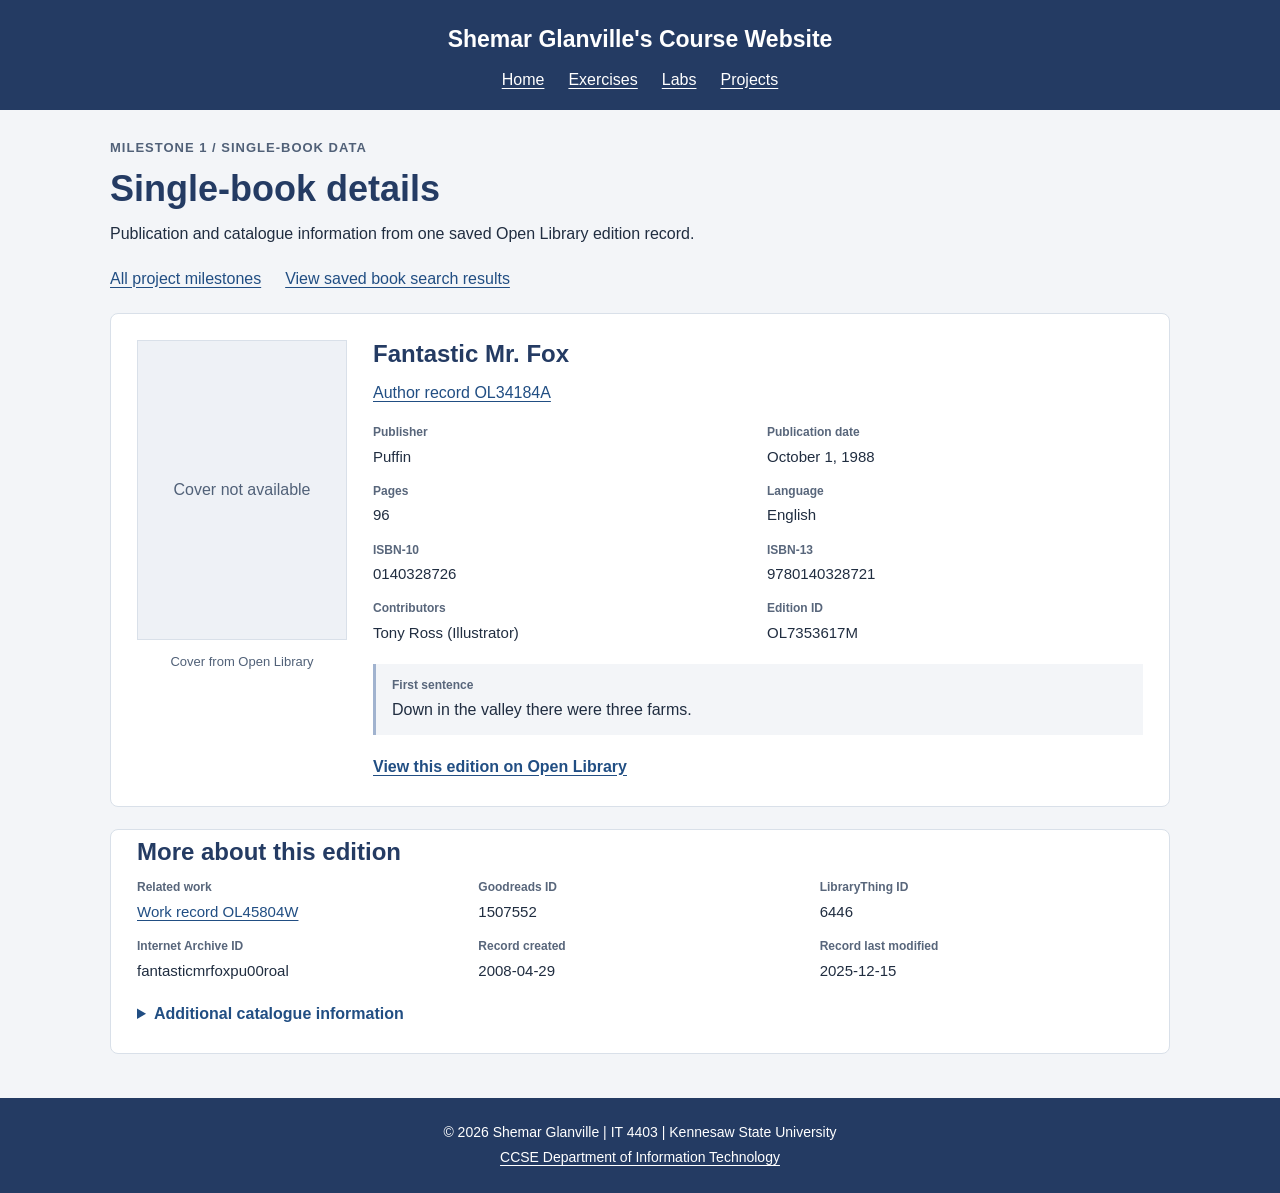
==== commit be3b1d98: "Add files via upload" ====
--- a/book.html
+++ b/book.html
@@ -1,2 +1,275 @@
 <!DOCTYPE html>
-<html lang="en"><head><meta charset="UTF-8"><meta name="viewport" content="width=device-width, initial-scale=1"><title>Book Details | The Reading Room</title><link rel="stylesheet" href="styles.css"><script src="app.js" defer></script></head><body data-page="details"><a class="skip" href="#main">Skip to content</a><header><a class="brand" href="index.html">The Reading Room<span>OPEN LIBRARY BOOK EXPLORER</span></a><nav aria-label="Main navigation"><a href="index.html" >Home</a><a href="bookshelf.html" >My Bookshelf</a></nav></header><main id="main"><p class="eyebrow">TAKE A CLOSER LOOK</p><h1>Book details</h1><p id="status" role="status" aria-live="polite">Loading book information…</p><article id="details" class="details" hidden></article><noscript><p>Enable JavaScript to load books from Open Library.</p></noscript></main><footer><p>Shemar Glanville · IT 4403 · Milestone 2</p><p>Book data and covers from <a href="https://openlibrary.org">Open Library</a> · <a href="https://ccse.kennesaw.edu/it/">CCSE Department of IT</a></p></footer></body></html>
+<html lang="en">
+<head>
+  <meta charset="UTF-8">
+  <meta name="viewport" content="width=device-width, initial-scale=1.0">
+  <meta name="description" content="Shemar Glanville's IT 4403 coursework and Open Library JSON project at Kennesaw State University.">
+  <title>Single-Book Details | Shemar Glanville</title>
+  <style>
+    * { box-sizing: border-box; }
+    body { margin: 0; background: #f3f5f8; color: #202d40; font-family: Arial, sans-serif; font-size: 16px; line-height: 1.55; }
+    a { color: #214e83; text-underline-offset: 3px; overflow-wrap: anywhere; }
+    a:hover { text-decoration-thickness: 2px; }
+    a:focus-visible, summary:focus-visible, button:focus-visible { outline: 3px solid #c17e13; outline-offset: 4px; }
+    .skip-link { position: absolute; top: -90px; left: 12px; background: white; padding: 10px 14px; z-index: 5; }
+    .skip-link:focus { top: 12px; }
+    header { background: #243b63; color: white; padding: 22px 24px 18px; text-align: center; }
+    .site-name { margin: 0 0 10px; font-size: 23px; font-weight: bold; }
+    nav { display: flex; flex-wrap: wrap; justify-content: center; gap: 10px 24px; }
+    header a, header a:visited, footer a, footer a:visited { color: white; }
+    nav a[aria-current="page"] { font-weight: bold; text-decoration-thickness: 3px; }
+    main { width: min(1060px, calc(100% - 40px)); margin: 28px auto 44px; min-height: 420px; }
+    h1, h2, h3 { line-height: 1.2; color: #243b63; }
+    h1 { margin: 8px 0 12px; font-size: clamp(28px, 4vw, 36px); }
+    h2 { margin: 0 0 12px; font-size: 24px; }
+    h3 { margin: 0 0 10px; font-size: 19px; }
+    p { margin: 0 0 15px; }
+    .eyebrow { margin-bottom: 8px; color: #516178; font-size: 13px; font-weight: bold; letter-spacing: 1px; text-transform: uppercase; }
+    .intro { max-width: 790px; margin-bottom: 20px; }
+    .page-nav { margin: 0 0 22px; display: flex; flex-wrap: wrap; gap: 8px 24px; }
+    .panel, .book-card { padding: 26px; border: 1px solid #d9e0e9; border-radius: 8px; background: white; }
+    .panel { margin-bottom: 22px; }
+    .home-grid { display: grid; grid-template-columns: 1fr 1fr; gap: 22px; }
+    .home-grid .panel { margin: 0; }
+    .link-list { margin: 12px 0 0; padding-left: 22px; }
+    .link-list li { margin: 8px 0; }
+    .book-card { margin-bottom: 22px; display: grid; grid-template-columns: 150px minmax(0, 1fr); gap: 26px; }
+    .single-book { grid-template-columns: 210px minmax(0, 1fr); }
+    .cover-box { margin: 0; }
+    .cover-box img { display: block; width: 100%; height: 210px; object-fit: contain; object-position: top center; }
+    .single-book .cover-box img { height: 300px; }
+    .cover-note { margin-top: 12px; font-size: 13px; color: #516178; text-align: center; }
+    .cover-placeholder { min-height: 210px; display: grid; place-items: center; padding: 20px; text-align: center; background: #eef1f6; border: 1px solid #d9e0e9; color: #516178; }
+    .single-book .cover-placeholder { min-height: 300px; }
+    .subtitle { color: #516178; margin-top: -3px; }
+    .byline { margin-bottom: 17px; }
+    dl { margin: 0; }
+    .metadata { display: grid; grid-template-columns: repeat(3, minmax(0, 1fr)); gap: 14px 18px; }
+    .single-book .metadata { grid-template-columns: repeat(2, minmax(0, 1fr)); }
+    .metadata > div { min-width: 0; }
+    dt { font-size: 12px; font-weight: bold; color: #58667b; margin-bottom: 3px; }
+    dd { margin: 0; font-size: 15px; overflow-wrap: anywhere; }
+    .record-links { display: flex; flex-wrap: wrap; gap: 8px 22px; margin-top: 20px; }
+    .record-links a { font-weight: bold; }
+    blockquote { margin: 20px 0 0; padding: 12px 16px; border-left: 3px solid #a1b3cf; background: #f3f5f8; }
+    blockquote p { margin: 3px 0 0; }
+    .quote-label { font-size: 12px; font-weight: bold; color: #58667b; }
+    details { margin-top: 20px; }
+    summary { color: #214e83; cursor: pointer; font-weight: bold; }
+    details dl { margin-top: 15px; }
+    .catalogue { padding-top: 8px; }
+    .catalogue .metadata { grid-template-columns: repeat(3, minmax(0, 1fr)); }
+    .muted { color: #58667b; font-size: 14px; }
+    .status { padding: 14px 18px; border-left: 3px solid #a1b3cf; background: #eaf0f7; margin-bottom: 22px; }
+    .error { border-color: #993f31; color: #74291e; background: #fff0ed; }
+    button { margin-top: 12px; padding: 9px 16px; font: inherit; border: 1px solid #243b63; border-radius: 4px; color: white; background: #243b63; cursor: pointer; }
+    footer { padding: 20px; background: #243b63; color: white; text-align: center; font-size: 14px; }
+    footer p { margin: 4px 0; }
+    [hidden] { display: none !important; }
+    @media (max-width: 650px) {
+      main { width: calc(100% - 28px); margin-top: 22px; }
+      header { padding: 19px 14px; }
+      .site-name { font-size: 20px; }
+      .home-grid, .book-card, .single-book { grid-template-columns: 1fr; }
+      .panel, .book-card { padding: 20px; }
+      .cover-box { width: 150px; margin: 0 auto; }
+      .single-book .cover-box { width: 180px; }
+      .single-book .cover-box img { height: 245px; }
+      .metadata, .catalogue .metadata { grid-template-columns: repeat(2, minmax(0, 1fr)); }
+    }
+    @media (max-width: 360px) {
+      .metadata, .single-book .metadata, .catalogue .metadata { grid-template-columns: 1fr; }
+    }
+  </style>
+</head>
+<body>
+  <a class="skip-link" href="#main">Skip to main content</a>
+  <header>
+    <p class="site-name">Shemar Glanville's Course Website</p>
+    <nav aria-label="Main navigation">
+      <a href="index.html">Home</a>
+      <a href="exercises.html">Exercises</a>
+      <a href="labs.html">Labs</a>
+      <a href="projects.html">Projects</a>
+    </nav>
+  </header>
+  <main id="main">
+    <p class="eyebrow">Milestone 1 / Single-book data</p>
+    <h1>Single-book details</h1>
+    <p class="intro">Publication and catalogue information from one saved Open Library edition record.</p>
+    <div class="page-nav">
+      <a href="projects.html">All project milestones</a>
+      <a href="search.html">View saved book search results</a>
+    </div>
+    <div id="status" class="status" role="status" aria-live="polite">Loading book details...</div>
+    <noscript><p class="status error">Please enable JavaScript to display the book details.</p></noscript>
+    <div id="book"></div>
+  </main>
+  <footer>
+    <p>&copy; 2026 Shemar Glanville | IT 4403 | Kennesaw State University</p>
+    <p><a href="https://ccse.kennesaw.edu/it/">CCSE Department of Information Technology</a></p>
+  </footer>
+  <!-- jQuery 3.7.1, MIT license. Embedded to keep all JavaScript in this page. -->
+  <script>
+/*! jQuery v3.7.1 | (c) OpenJS Foundation and other contributors | jquery.org/license */
+!function(e,t){"use strict";"object"==typeof module&&"object"==typeof module.exports?module.exports=e.document?t(e,!0):function(e){if(!e.document)throw new Error("jQuery requires a window with a document");return t(e)}:t(e)}("undefined"!=typeof window?window:this,function(ie,e){"use strict";var oe=[],r=Object.getPrototypeOf,ae=oe.slice,g=oe.flat?function(e){return oe.flat.call(e)}:function(e){return oe.concat.apply([],e)},s=oe.push,se=oe.indexOf,n={},i=n.toString,ue=n.hasOwnProperty,o=ue.toString,a=o.call(Object),le={},v=function(e){return"function"==typeof e&&"number"!=typeof e.nodeType&&"function"!=typeof e.item},y=function(e){return null!=e&&e===e.window},C=ie.document,u={type:!0,src:!0,nonce:!0,noModule:!0};function m(e,t,n){var r,i,o=(n=n||C).createElement("script");if(o.text=e,t)for(r in u)(i=t[r]||t.getAttribute&&t.getAttribute(r))&&o.setAttribute(r,i);n.head.appendChild(o).parentNode.removeChild(o)}function x(e){return null==e?e+"":"object"==typeof e||"function"==typeof e?n[i.call(e)]||"object":typeof e}var t="3.7.1",l=/HTML$/i,ce=function(e,t){return new ce.fn.init(e,t)};function c(e){var t=!!e&&"length"in e&&e.length,n=x(e);return!v(e)&&!y(e)&&("array"===n||0===t||"number"==typeof t&&0<t&&t-1 in e)}function fe(e,t){return e.nodeName&&e.nodeName.toLowerCase()===t.toLowerCase()}ce.fn=ce.prototype={jquery:t,constructor:ce,length:0,toArray:function(){return ae.call(this)},get:function(e){return null==e?ae.call(this):e<0?this[e+this.length]:this[e]},pushStack:function(e){var t=ce.merge(this.constructor(),e);return t.prevObject=this,t},each:function(e){return ce.each(this,e)},map:function(n){return this.pushStack(ce.map(this,function(e,t){return n.call(e,t,e)}))},slice:function(){return this.pushStack(ae.apply(this,arguments))},first:function(){return this.eq(0)},last:function(){return this.eq(-1)},even:function(){return this.pushStack(ce.grep(this,function(e,t){return(t+1)%2}))},odd:function(){return this.pushStack(ce.grep(this,function(e,t){return t%2}))},eq:function(e){var t=this.length,n=+e+(e<0?t:0);return this.pushStack(0<=n&&n<t?[this[n]]:[])},end:function(){return this.prevObject||this.constructor()},push:s,sort:oe.sort,splice:oe.splice},ce.extend=ce.fn.extend=function(){var e,t,n,r,i,o,a=arguments[0]||{},s=1,u=arguments.length,l=!1;for("boolean"==typeof a&&(l=a,a=arguments[s]||{},s++),"object"==typeof a||v(a)||(a={}),s===u&&(a=this,s--);s<u;s++)if(null!=(e=arguments[s]))for(t in e)r=e[t],"__proto__"!==t&&a!==r&&(l&&r&&(ce.isPlainObject(r)||(i=Array.isArray(r)))?(n=a[t],o=i&&!Array.isArray(n)?[]:i||ce.isPlainObject(n)?n:{},i=!1,a[t]=ce.extend(l,o,r)):void 0!==r&&(a[t]=r));return a},ce.extend({expando:"jQuery"+(t+Math.random()).replace(/\D/g,""),isReady:!0,error:function(e){throw new Error(e)},noop:function(){},isPlainObject:function(e){var t,n;return!(!e||"[object Object]"!==i.call(e))&&(!(t=r(e))||"function"==typeof(n=ue.call(t,"constructor")&&t.constructor)&&o.call(n)===a)},isEmptyObject:function(e){var t;for(t in e)return!1;return!0},globalEval:function(e,t,n){m(e,{nonce:t&&t.nonce},n)},each:function(e,t){var n,r=0;if(c(e)){for(n=e.length;r<n;r++)if(!1===t.call(e[r],r,e[r]))break}else for(r in e)if(!1===t.call(e[r],r,e[r]))break;return e},text:function(e){var t,n="",r=0,i=e.nodeType;if(!i)while(t=e[r++])n+=ce.text(t);return 1===i||11===i?e.textContent:9===i?e.documentElement.textContent:3===i||4===i?e.nodeValue:n},makeArray:function(e,t){var n=t||[];return null!=e&&(c(Object(e))?ce.merge(n,"string"==typeof e?[e]:e):s.call(n,e)),n},inArray:function(e,t,n){return null==t?-1:se.call(t,e,n)},isXMLDoc:function(e){var t=e&&e.namespaceURI,n=e&&(e.ownerDocument||e).documentElement;return!l.test(t||n&&n.nodeName||"HTML")},merge:function(e,t){for(var n=+t.length,r=0,i=e.length;r<n;r++)e[i++]=t[r];return e.length=i,e},grep:function(e,t,n){for(var r=[],i=0,o=e.length,a=!n;i<o;i++)!t(e[i],i)!==a&&r.push(e[i]);return r},map:function(e,t,n){var r,i,o=0,a=[];if(c(e))for(r=e.length;o<r;o++)null!=(i=t(e[o],o,n))&&a.push(i);else for(o in e)null!=(i=t(e[o],o,n))&&a.push(i);return g(a)},guid:1,support:le}),"function"==typeof Symbol&&(ce.fn[Symbol.iterator]=oe[Symbol.iterator]),ce.each("Boolean Number String Function Array Date RegExp Object Error Symbol".split(" "),function(e,t){n["[object "+t+"]"]=t.toLowerCase()});var pe=oe.pop,de=oe.sort,he=oe.splice,ge="[\\x20\\t\\r\\n\\f]",ve=new RegExp("^"+ge+"+|((?:^|[^\\\\])(?:\\\\.)*)"+ge+"+$","g");ce.contains=function(e,t){var n=t&&t.parentNode;return e===n||!(!n||1!==n.nodeType||!(e.contains?e.contains(n):e.compareDocumentPosition&&16&e.compareDocumentPosition(n)))};var f=/([\0-\x1f\x7f]|^-?\d)|^-$|[^\x80-\uFFFF\w-]/g;function p(e,t){return t?"\0"===e?"\ufffd":e.slice(0,-1)+"\\"+e.charCodeAt(e.length-1).toString(16)+" ":"\\"+e}ce.escapeSelector=function(e){return(e+"").replace(f,p)};var ye=C,me=s;!function(){var e,b,w,o,a,T,r,C,d,i,k=me,S=ce.expando,E=0,n=0,s=W(),c=W(),u=W(),h=W(),l=function(e,t){return e===t&&(a=!0),0},f="checked|selected|async|autofocus|autoplay|controls|defer|disabled|hidden|ismap|loop|multiple|open|readonly|required|scoped",t="(?:\\\\[\\da-fA-F]{1,6}"+ge+"?|\\\\[^\\r\\n\\f]|[\\w-]|[^\0-\\x7f])+",p="\\["+ge+"*("+t+")(?:"+ge+"*([*^$|!~]?=)"+ge+"*(?:'((?:\\\\.|[^\\\\'])*)'|\"((?:\\\\.|[^\\\\\"])*)\"|("+t+"))|)"+ge+"*\\]",g=":("+t+")(?:\\((('((?:\\\\.|[^\\\\'])*)'|\"((?:\\\\.|[^\\\\\"])*)\")|((?:\\\\.|[^\\\\()[\\]]|"+p+")*)|.*)\\)|)",v=new RegExp(ge+"+","g"),y=new RegExp("^"+ge+"*,"+ge+"*"),m=new RegExp("^"+ge+"*([>+~]|"+ge+")"+ge+"*"),x=new RegExp(ge+"|>"),j=new RegExp(g),A=new RegExp("^"+t+"$"),D={ID:new RegExp("^#("+t+")"),CLASS:new RegExp("^\\.("+t+")"),TAG:new RegExp("^("+t+"|[*])"),ATTR:new RegExp("^"+p),PSEUDO:new RegExp("^"+g),CHILD:new RegExp("^:(only|first|last|nth|nth-last)-(child|of-type)(?:\\("+ge+"*(even|odd|(([+-]|)(\\d*)n|)"+ge+"*(?:([+-]|)"+ge+"*(\\d+)|))"+ge+"*\\)|)","i"),bool:new RegExp("^(?:"+f+")$","i"),needsContext:new RegExp("^"+ge+"*[>+~]|:(even|odd|eq|gt|lt|nth|first|last)(?:\\("+ge+"*((?:-\\d)?\\d*)"+ge+"*\\)|)(?=[^-]|$)","i")},N=/^(?:input|select|textarea|button)$/i,q=/^h\d$/i,L=/^(?:#([\w-]+)|(\w+)|\.([\w-]+))$/,H=/[+~]/,O=new RegExp("\\\\[\\da-fA-F]{1,6}"+ge+"?|\\\\([^\\r\\n\\f])","g"),P=function(e,t){var n="0x"+e.slice(1)-65536;return t||(n<0?String.fromCharCode(n+65536):String.fromCharCode(n>>10|55296,1023&n|56320))},M=function(){V()},R=J(function(e){return!0===e.disabled&&fe(e,"fieldset")},{dir:"parentNode",next:"legend"});try{k.apply(oe=ae.call(ye.childNodes),ye.childNodes),oe[ye.childNodes.length].nodeType}catch(e){k={apply:function(e,t){me.apply(e,ae.call(t))},call:function(e){me.apply(e,ae.call(arguments,1))}}}function I(t,e,n,r){var i,o,a,s,u,l,c,f=e&&e.ownerDocument,p=e?e.nodeType:9;if(n=n||[],"string"!=typeof t||!t||1!==p&&9!==p&&11!==p)return n;if(!r&&(V(e),e=e||T,C)){if(11!==p&&(u=L.exec(t)))if(i=u[1]){if(9===p){if(!(a=e.getElementById(i)))return n;if(a.id===i)return k.call(n,a),n}else if(f&&(a=f.getElementById(i))&&I.contains(e,a)&&a.id===i)return k.call(n,a),n}else{if(u[2])return k.apply(n,e.getElementsByTagName(t)),n;if((i=u[3])&&e.getElementsByClassName)return k.apply(n,e.getElementsByClassName(i)),n}if(!(h[t+" "]||d&&d.test(t))){if(c=t,f=e,1===p&&(x.test(t)||m.test(t))){(f=H.test(t)&&U(e.parentNode)||e)==e&&le.scope||((s=e.getAttribute("id"))?s=ce.escapeSelector(s):e.setAttribute("id",s=S)),o=(l=Y(t)).length;while(o--)l[o]=(s?"#"+s:":scope")+" "+Q(l[o]);c=l.join(",")}try{return k.apply(n,f.querySelectorAll(c)),n}catch(e){h(t,!0)}finally{s===S&&e.removeAttribute("id")}}}return re(t.replace(ve,"$1"),e,n,r)}function W(){var r=[];return function e(t,n){return r.push(t+" ")>b.cacheLength&&delete e[r.shift()],e[t+" "]=n}}function F(e){return e[S]=!0,e}function $(e){var t=T.createElement("fieldset");try{return!!e(t)}catch(e){return!1}finally{t.parentNode&&t.parentNode.removeChild(t),t=null}}function B(t){return function(e){return fe(e,"input")&&e.type===t}}function _(t){return function(e){return(fe(e,"input")||fe(e,"button"))&&e.type===t}}function z(t){return function(e){return"form"in e?e.parentNode&&!1===e.disabled?"label"in e?"label"in e.parentNode?e.parentNode.disabled===t:e.disabled===t:e.isDisabled===t||e.isDisabled!==!t&&R(e)===t:e.disabled===t:"label"in e&&e.disabled===t}}function X(a){return F(function(o){return o=+o,F(function(e,t){var n,r=a([],e.length,o),i=r.length;while(i--)e[n=r[i]]&&(e[n]=!(t[n]=e[n]))})})}function U(e){return e&&"undefined"!=typeof e.getElementsByTagName&&e}function V(e){var t,n=e?e.ownerDocument||e:ye;return n!=T&&9===n.nodeType&&n.documentElement&&(r=(T=n).documentElement,C=!ce.isXMLDoc(T),i=r.matches||r.webkitMatchesSelector||r.msMatchesSelector,r.msMatchesSelector&&ye!=T&&(t=T.defaultView)&&t.top!==t&&t.addEventListener("unload",M),le.getById=$(function(e){return r.appendChild(e).id=ce.expando,!T.getElementsByName||!T.getElementsByName(ce.expando).length}),le.disconnectedMatch=$(function(e){return i.call(e,"*")}),le.scope=$(function(){return T.querySelectorAll(":scope")}),le.cssHas=$(function(){try{return T.querySelector(":has(*,:jqfake)"),!1}catch(e){return!0}}),le.getById?(b.filter.ID=function(e){var t=e.replace(O,P);return function(e){return e.getAttribute("id")===t}},b.find.ID=function(e,t){if("undefined"!=typeof t.getElementById&&C){var n=t.getElementById(e);return n?[n]:[]}}):(b.filter.ID=function(e){var n=e.replace(O,P);return function(e){var t="undefined"!=typeof e.getAttributeNode&&e.getAttributeNode("id");return t&&t.value===n}},b.find.ID=function(e,t){if("undefined"!=typeof t.getElementById&&C){var n,r,i,o=t.getElementById(e);if(o){if((n=o.getAttributeNode("id"))&&n.value===e)return[o];i=t.getElementsByName(e),r=0;while(o=i[r++])if((n=o.getAttributeNode("id"))&&n.value===e)return[o]}return[]}}),b.find.TAG=function(e,t){return"undefined"!=typeof t.getElementsByTagName?t.getElementsByTagName(e):t.querySelectorAll(e)},b.find.CLASS=function(e,t){if("undefined"!=typeof t.getElementsByClassName&&C)return t.getElementsByClassName(e)},d=[],$(function(e){var t;r.appendChild(e).innerHTML="<a id='"+S+"' href='' disabled='disabled'></a><select id='"+S+"-\r\\' disabled='disabled'><option selected=''></option></select>",e.querySelectorAll("[selected]").length||d.push("\\["+ge+"*(?:value|"+f+")"),e.querySelectorAll("[id~="+S+"-]").length||d.push("~="),e.querySelectorAll("a#"+S+"+*").length||d.push(".#.+[+~]"),e.querySelectorAll(":checked").length||d.push(":checked"),(t=T.createElement("input")).setAttribute("type","hidden"),e.appendChild(t).setAttribute("name","D"),r.appendChild(e).disabled=!0,2!==e.querySelectorAll(":disabled").length&&d.push(":enabled",":disabled"),(t=T.createElement("input")).setAttribute("name",""),e.appendChild(t),e.querySelectorAll("[name='']").length||d.push("\\["+ge+"*name"+ge+"*="+ge+"*(?:''|\"\")")}),le.cssHas||d.push(":has"),d=d.length&&new RegExp(d.join("|")),l=function(e,t){if(e===t)return a=!0,0;var n=!e.compareDocumentPosition-!t.compareDocumentPosition;return n||(1&(n=(e.ownerDocument||e)==(t.ownerDocument||t)?e.compareDocumentPosition(t):1)||!le.sortDetached&&t.compareDocumentPosition(e)===n?e===T||e.ownerDocument==ye&&I.contains(ye,e)?-1:t===T||t.ownerDocument==ye&&I.contains(ye,t)?1:o?se.call(o,e)-se.call(o,t):0:4&n?-1:1)}),T}for(e in I.matches=function(e,t){return I(e,null,null,t)},I.matchesSelector=function(e,t){if(V(e),C&&!h[t+" "]&&(!d||!d.test(t)))try{var n=i.call(e,t);if(n||le.disconnectedMatch||e.document&&11!==e.document.nodeType)return n}catch(e){h(t,!0)}return 0<I(t,T,null,[e]).length},I.contains=function(e,t){return(e.ownerDocument||e)!=T&&V(e),ce.contains(e,t)},I.attr=function(e,t){(e.ownerDocument||e)!=T&&V(e);var n=b.attrHandle[t.toLowerCase()],r=n&&ue.call(b.attrHandle,t.toLowerCase())?n(e,t,!C):void 0;return void 0!==r?r:e.getAttribute(t)},I.error=function(e){throw new Error("Syntax error, unrecognized expression: "+e)},ce.uniqueSort=function(e){var t,n=[],r=0,i=0;if(a=!le.sortStable,o=!le.sortStable&&ae.call(e,0),de.call(e,l),a){while(t=e[i++])t===e[i]&&(r=n.push(i));while(r--)he.call(e,n[r],1)}return o=null,e},ce.fn.uniqueSort=function(){return this.pushStack(ce.uniqueSort(ae.apply(this)))},(b=ce.expr={cacheLength:50,createPseudo:F,match:D,attrHandle:{},find:{},relative:{">":{dir:"parentNode",first:!0}," ":{dir:"parentNode"},"+":{dir:"previousSibling",first:!0},"~":{dir:"previousSibling"}},preFilter:{ATTR:function(e){return e[1]=e[1].replace(O,P),e[3]=(e[3]||e[4]||e[5]||"").replace(O,P),"~="===e[2]&&(e[3]=" "+e[3]+" "),e.slice(0,4)},CHILD:function(e){return e[1]=e[1].toLowerCase(),"nth"===e[1].slice(0,3)?(e[3]||I.error(e[0]),e[4]=+(e[4]?e[5]+(e[6]||1):2*("even"===e[3]||"odd"===e[3])),e[5]=+(e[7]+e[8]||"odd"===e[3])):e[3]&&I.error(e[0]),e},PSEUDO:function(e){var t,n=!e[6]&&e[2];return D.CHILD.test(e[0])?null:(e[3]?e[2]=e[4]||e[5]||"":n&&j.test(n)&&(t=Y(n,!0))&&(t=n.indexOf(")",n.length-t)-n.length)&&(e[0]=e[0].slice(0,t),e[2]=n.slice(0,t)),e.slice(0,3))}},filter:{TAG:function(e){var t=e.replace(O,P).toLowerCase();return"*"===e?function(){return!0}:function(e){return fe(e,t)}},CLASS:function(e){var t=s[e+" "];return t||(t=new RegExp("(^|"+ge+")"+e+"("+ge+"|$)"))&&s(e,function(e){return t.test("string"==typeof e.className&&e.className||"undefined"!=typeof e.getAttribute&&e.getAttribute("class")||"")})},ATTR:function(n,r,i){return function(e){var t=I.attr(e,n);return null==t?"!="===r:!r||(t+="","="===r?t===i:"!="===r?t!==i:"^="===r?i&&0===t.indexOf(i):"*="===r?i&&-1<t.indexOf(i):"$="===r?i&&t.slice(-i.length)===i:"~="===r?-1<(" "+t.replace(v," ")+" ").indexOf(i):"|="===r&&(t===i||t.slice(0,i.length+1)===i+"-"))}},CHILD:function(d,e,t,h,g){var v="nth"!==d.slice(0,3),y="last"!==d.slice(-4),m="of-type"===e;return 1===h&&0===g?function(e){return!!e.parentNode}:function(e,t,n){var r,i,o,a,s,u=v!==y?"nextSibling":"previousSibling",l=e.parentNode,c=m&&e.nodeName.toLowerCase(),f=!n&&!m,p=!1;if(l){if(v){while(u){o=e;while(o=o[u])if(m?fe(o,c):1===o.nodeType)return!1;s=u="only"===d&&!s&&"nextSibling"}return!0}if(s=[y?l.firstChild:l.lastChild],y&&f){p=(a=(r=(i=l[S]||(l[S]={}))[d]||[])[0]===E&&r[1])&&r[2],o=a&&l.childNodes[a];while(o=++a&&o&&o[u]||(p=a=0)||s.pop())if(1===o.nodeType&&++p&&o===e){i[d]=[E,a,p];break}}else if(f&&(p=a=(r=(i=e[S]||(e[S]={}))[d]||[])[0]===E&&r[1]),!1===p)while(o=++a&&o&&o[u]||(p=a=0)||s.pop())if((m?fe(o,c):1===o.nodeType)&&++p&&(f&&((i=o[S]||(o[S]={}))[d]=[E,p]),o===e))break;return(p-=g)===h||p%h==0&&0<=p/h}}},PSEUDO:function(e,o){var t,a=b.pseudos[e]||b.setFilters[e.toLowerCase()]||I.error("unsupported pseudo: "+e);return a[S]?a(o):1<a.length?(t=[e,e,"",o],b.setFilters.hasOwnProperty(e.toLowerCase())?F(function(e,t){var n,r=a(e,o),i=r.length;while(i--)e[n=se.call(e,r[i])]=!(t[n]=r[i])}):function(e){return a(e,0,t)}):a}},pseudos:{not:F(function(e){var r=[],i=[],s=ne(e.replace(ve,"$1"));return s[S]?F(function(e,t,n,r){var i,o=s(e,null,r,[]),a=e.length;while(a--)(i=o[a])&&(e[a]=!(t[a]=i))}):function(e,t,n){return r[0]=e,s(r,null,n,i),r[0]=null,!i.pop()}}),has:F(function(t){return function(e){return 0<I(t,e).length}}),contains:F(function(t){return t=t.replace(O,P),function(e){return-1<(e.textContent||ce.text(e)).indexOf(t)}}),lang:F(function(n){return A.test(n||"")||I.error("unsupported lang: "+n),n=n.replace(O,P).toLowerCase(),function(e){var t;do{if(t=C?e.lang:e.getAttribute("xml:lang")||e.getAttribute("lang"))return(t=t.toLowerCase())===n||0===t.indexOf(n+"-")}while((e=e.parentNode)&&1===e.nodeType);return!1}}),target:function(e){var t=ie.location&&ie.location.hash;return t&&t.slice(1)===e.id},root:function(e){return e===r},focus:function(e){return e===function(){try{return T.activeElement}catch(e){}}()&&T.hasFocus()&&!!(e.type||e.href||~e.tabIndex)},enabled:z(!1),disabled:z(!0),checked:function(e){return fe(e,"input")&&!!e.checked||fe(e,"option")&&!!e.selected},selected:function(e){return e.parentNode&&e.parentNode.selectedIndex,!0===e.selected},empty:function(e){for(e=e.firstChild;e;e=e.nextSibling)if(e.nodeType<6)return!1;return!0},parent:function(e){return!b.pseudos.empty(e)},header:function(e){return q.test(e.nodeName)},input:function(e){return N.test(e.nodeName)},button:function(e){return fe(e,"input")&&"button"===e.type||fe(e,"button")},text:function(e){var t;return fe(e,"input")&&"text"===e.type&&(null==(t=e.getAttribute("type"))||"text"===t.toLowerCase())},first:X(function(){return[0]}),last:X(function(e,t){return[t-1]}),eq:X(function(e,t,n){return[n<0?n+t:n]}),even:X(function(e,t){for(var n=0;n<t;n+=2)e.push(n);return e}),odd:X(function(e,t){for(var n=1;n<t;n+=2)e.push(n);return e}),lt:X(function(e,t,n){var r;for(r=n<0?n+t:t<n?t:n;0<=--r;)e.push(r);return e}),gt:X(function(e,t,n){for(var r=n<0?n+t:n;++r<t;)e.push(r);return e})}}).pseudos.nth=b.pseudos.eq,{radio:!0,checkbox:!0,file:!0,password:!0,image:!0})b.pseudos[e]=B(e);for(e in{submit:!0,reset:!0})b.pseudos[e]=_(e);function G(){}function Y(e,t){var n,r,i,o,a,s,u,l=c[e+" "];if(l)return t?0:l.slice(0);a=e,s=[],u=b.preFilter;while(a){for(o in n&&!(r=y.exec(a))||(r&&(a=a.slice(r[0].length)||a),s.push(i=[])),n=!1,(r=m.exec(a))&&(n=r.shift(),i.push({value:n,type:r[0].replace(ve," ")}),a=a.slice(n.length)),b.filter)!(r=D[o].exec(a))||u[o]&&!(r=u[o](r))||(n=r.shift(),i.push({value:n,type:o,matches:r}),a=a.slice(n.length));if(!n)break}return t?a.length:a?I.error(e):c(e,s).slice(0)}function Q(e){for(var t=0,n=e.length,r="";t<n;t++)r+=e[t].value;return r}function J(a,e,t){var s=e.dir,u=e.next,l=u||s,c=t&&"parentNode"===l,f=n++;return e.first?function(e,t,n){while(e=e[s])if(1===e.nodeType||c)return a(e,t,n);return!1}:function(e,t,n){var r,i,o=[E,f];if(n){while(e=e[s])if((1===e.nodeType||c)&&a(e,t,n))return!0}else while(e=e[s])if(1===e.nodeType||c)if(i=e[S]||(e[S]={}),u&&fe(e,u))e=e[s]||e;else{if((r=i[l])&&r[0]===E&&r[1]===f)return o[2]=r[2];if((i[l]=o)[2]=a(e,t,n))return!0}return!1}}function K(i){return 1<i.length?function(e,t,n){var r=i.length;while(r--)if(!i[r](e,t,n))return!1;return!0}:i[0]}function Z(e,t,n,r,i){for(var o,a=[],s=0,u=e.length,l=null!=t;s<u;s++)(o=e[s])&&(n&&!n(o,r,i)||(a.push(o),l&&t.push(s)));return a}function ee(d,h,g,v,y,e){return v&&!v[S]&&(v=ee(v)),y&&!y[S]&&(y=ee(y,e)),F(function(e,t,n,r){var i,o,a,s,u=[],l=[],c=t.length,f=e||function(e,t,n){for(var r=0,i=t.length;r<i;r++)I(e,t[r],n);return n}(h||"*",n.nodeType?[n]:n,[]),p=!d||!e&&h?f:Z(f,u,d,n,r);if(g?g(p,s=y||(e?d:c||v)?[]:t,n,r):s=p,v){i=Z(s,l),v(i,[],n,r),o=i.length;while(o--)(a=i[o])&&(s[l[o]]=!(p[l[o]]=a))}if(e){if(y||d){if(y){i=[],o=s.length;while(o--)(a=s[o])&&i.push(p[o]=a);y(null,s=[],i,r)}o=s.length;while(o--)(a=s[o])&&-1<(i=y?se.call(e,a):u[o])&&(e[i]=!(t[i]=a))}}else s=Z(s===t?s.splice(c,s.length):s),y?y(null,t,s,r):k.apply(t,s)})}function te(e){for(var i,t,n,r=e.length,o=b.relative[e[0].type],a=o||b.relative[" "],s=o?1:0,u=J(function(e){return e===i},a,!0),l=J(function(e){return-1<se.call(i,e)},a,!0),c=[function(e,t,n){var r=!o&&(n||t!=w)||((i=t).nodeType?u(e,t,n):l(e,t,n));return i=null,r}];s<r;s++)if(t=b.relative[e[s].type])c=[J(K(c),t)];else{if((t=b.filter[e[s].type].apply(null,e[s].matches))[S]){for(n=++s;n<r;n++)if(b.relative[e[n].type])break;return ee(1<s&&K(c),1<s&&Q(e.slice(0,s-1).concat({value:" "===e[s-2].type?"*":""})).replace(ve,"$1"),t,s<n&&te(e.slice(s,n)),n<r&&te(e=e.slice(n)),n<r&&Q(e))}c.push(t)}return K(c)}function ne(e,t){var n,v,y,m,x,r,i=[],o=[],a=u[e+" "];if(!a){t||(t=Y(e)),n=t.length;while(n--)(a=te(t[n]))[S]?i.push(a):o.push(a);(a=u(e,(v=o,m=0<(y=i).length,x=0<v.length,r=function(e,t,n,r,i){var o,a,s,u=0,l="0",c=e&&[],f=[],p=w,d=e||x&&b.find.TAG("*",i),h=E+=null==p?1:Math.random()||.1,g=d.length;for(i&&(w=t==T||t||i);l!==g&&null!=(o=d[l]);l++){if(x&&o){a=0,t||o.ownerDocument==T||(V(o),n=!C);while(s=v[a++])if(s(o,t||T,n)){k.call(r,o);break}i&&(E=h)}m&&((o=!s&&o)&&u--,e&&c.push(o))}if(u+=l,m&&l!==u){a=0;while(s=y[a++])s(c,f,t,n);if(e){if(0<u)while(l--)c[l]||f[l]||(f[l]=pe.call(r));f=Z(f)}k.apply(r,f),i&&!e&&0<f.length&&1<u+y.length&&ce.uniqueSort(r)}return i&&(E=h,w=p),c},m?F(r):r))).selector=e}return a}function re(e,t,n,r){var i,o,a,s,u,l="function"==typeof e&&e,c=!r&&Y(e=l.selector||e);if(n=n||[],1===c.length){if(2<(o=c[0]=c[0].slice(0)).length&&"ID"===(a=o[0]).type&&9===t.nodeType&&C&&b.relative[o[1].type]){if(!(t=(b.find.ID(a.matches[0].replace(O,P),t)||[])[0]))return n;l&&(t=t.parentNode),e=e.slice(o.shift().value.length)}i=D.needsContext.test(e)?0:o.length;while(i--){if(a=o[i],b.relative[s=a.type])break;if((u=b.find[s])&&(r=u(a.matches[0].replace(O,P),H.test(o[0].type)&&U(t.parentNode)||t))){if(o.splice(i,1),!(e=r.length&&Q(o)))return k.apply(n,r),n;break}}}return(l||ne(e,c))(r,t,!C,n,!t||H.test(e)&&U(t.parentNode)||t),n}G.prototype=b.filters=b.pseudos,b.setFilters=new G,le.sortStable=S.split("").sort(l).join("")===S,V(),le.sortDetached=$(function(e){return 1&e.compareDocumentPosition(T.createElement("fieldset"))}),ce.find=I,ce.expr[":"]=ce.expr.pseudos,ce.unique=ce.uniqueSort,I.compile=ne,I.select=re,I.setDocument=V,I.tokenize=Y,I.escape=ce.escapeSelector,I.getText=ce.text,I.isXML=ce.isXMLDoc,I.selectors=ce.expr,I.support=ce.support,I.uniqueSort=ce.uniqueSort}();var d=function(e,t,n){var r=[],i=void 0!==n;while((e=e[t])&&9!==e.nodeType)if(1===e.nodeType){if(i&&ce(e).is(n))break;r.push(e)}return r},h=function(e,t){for(var n=[];e;e=e.nextSibling)1===e.nodeType&&e!==t&&n.push(e);return n},b=ce.expr.match.needsContext,w=/^<([a-z][^\/\0>:\x20\t\r\n\f]*)[\x20\t\r\n\f]*\/?>(?:<\/\1>|)$/i;function T(e,n,r){return v(n)?ce.grep(e,function(e,t){return!!n.call(e,t,e)!==r}):n.nodeType?ce.grep(e,function(e){return e===n!==r}):"string"!=typeof n?ce.grep(e,function(e){return-1<se.call(n,e)!==r}):ce.filter(n,e,r)}ce.filter=function(e,t,n){var r=t[0];return n&&(e=":not("+e+")"),1===t.length&&1===r.nodeType?ce.find.matchesSelector(r,e)?[r]:[]:ce.find.matches(e,ce.grep(t,function(e){return 1===e.nodeType}))},ce.fn.extend({find:function(e){var t,n,r=this.length,i=this;if("string"!=typeof e)return this.pushStack(ce(e).filter(function(){for(t=0;t<r;t++)if(ce.contains(i[t],this))return!0}));for(n=this.pushStack([]),t=0;t<r;t++)ce.find(e,i[t],n);return 1<r?ce.uniqueSort(n):n},filter:function(e){return this.pushStack(T(this,e||[],!1))},not:function(e){return this.pushStack(T(this,e||[],!0))},is:function(e){return!!T(this,"string"==typeof e&&b.test(e)?ce(e):e||[],!1).length}});var k,S=/^(?:\s*(<[\w\W]+>)[^>]*|#([\w-]+))$/;(ce.fn.init=function(e,t,n){var r,i;if(!e)return this;if(n=n||k,"string"==typeof e){if(!(r="<"===e[0]&&">"===e[e.length-1]&&3<=e.length?[null,e,null]:S.exec(e))||!r[1]&&t)return!t||t.jquery?(t||n).find(e):this.constructor(t).find(e);if(r[1]){if(t=t instanceof ce?t[0]:t,ce.merge(this,ce.parseHTML(r[1],t&&t.nodeType?t.ownerDocument||t:C,!0)),w.test(r[1])&&ce.isPlainObject(t))for(r in t)v(this[r])?this[r](t[r]):this.attr(r,t[r]);return this}return(i=C.getElementById(r[2]))&&(this[0]=i,this.length=1),this}return e.nodeType?(this[0]=e,this.length=1,this):v(e)?void 0!==n.ready?n.ready(e):e(ce):ce.makeArray(e,this)}).prototype=ce.fn,k=ce(C);var E=/^(?:parents|prev(?:Until|All))/,j={children:!0,contents:!0,next:!0,prev:!0};function A(e,t){while((e=e[t])&&1!==e.nodeType);return e}ce.fn.extend({has:function(e){var t=ce(e,this),n=t.length;return this.filter(function(){for(var e=0;e<n;e++)if(ce.contains(this,t[e]))return!0})},closest:function(e,t){var n,r=0,i=this.length,o=[],a="string"!=typeof e&&ce(e);if(!b.test(e))for(;r<i;r++)for(n=this[r];n&&n!==t;n=n.parentNode)if(n.nodeType<11&&(a?-1<a.index(n):1===n.nodeType&&ce.find.matchesSelector(n,e))){o.push(n);break}return this.pushStack(1<o.length?ce.uniqueSort(o):o)},index:function(e){return e?"string"==typeof e?se.call(ce(e),this[0]):se.call(this,e.jquery?e[0]:e):this[0]&&this[0].parentNode?this.first().prevAll().length:-1},add:function(e,t){return this.pushStack(ce.uniqueSort(ce.merge(this.get(),ce(e,t))))},addBack:function(e){return this.add(null==e?this.prevObject:this.prevObject.filter(e))}}),ce.each({parent:function(e){var t=e.parentNode;return t&&11!==t.nodeType?t:null},parents:function(e){return d(e,"parentNode")},parentsUntil:function(e,t,n){return d(e,"parentNode",n)},next:function(e){return A(e,"nextSibling")},prev:function(e){return A(e,"previousSibling")},nextAll:function(e){return d(e,"nextSibling")},prevAll:function(e){return d(e,"previousSibling")},nextUntil:function(e,t,n){return d(e,"nextSibling",n)},prevUntil:function(e,t,n){return d(e,"previousSibling",n)},siblings:function(e){return h((e.parentNode||{}).firstChild,e)},children:function(e){return h(e.firstChild)},contents:function(e){return null!=e.contentDocument&&r(e.contentDocument)?e.contentDocument:(fe(e,"template")&&(e=e.content||e),ce.merge([],e.childNodes))}},function(r,i){ce.fn[r]=function(e,t){var n=ce.map(this,i,e);return"Until"!==r.slice(-5)&&(t=e),t&&"string"==typeof t&&(n=ce.filter(t,n)),1<this.length&&(j[r]||ce.uniqueSort(n),E.test(r)&&n.reverse()),this.pushStack(n)}});var D=/[^\x20\t\r\n\f]+/g;function N(e){return e}function q(e){throw e}function L(e,t,n,r){var i;try{e&&v(i=e.promise)?i.call(e).done(t).fail(n):e&&v(i=e.then)?i.call(e,t,n):t.apply(void 0,[e].slice(r))}catch(e){n.apply(void 0,[e])}}ce.Callbacks=function(r){var e,n;r="string"==typeof r?(e=r,n={},ce.each(e.match(D)||[],function(e,t){n[t]=!0}),n):ce.extend({},r);var i,t,o,a,s=[],u=[],l=-1,c=function(){for(a=a||r.once,o=i=!0;u.length;l=-1){t=u.shift();while(++l<s.length)!1===s[l].apply(t[0],t[1])&&r.stopOnFalse&&(l=s.length,t=!1)}r.memory||(t=!1),i=!1,a&&(s=t?[]:"")},f={add:function(){return s&&(t&&!i&&(l=s.length-1,u.push(t)),function n(e){ce.each(e,function(e,t){v(t)?r.unique&&f.has(t)||s.push(t):t&&t.length&&"string"!==x(t)&&n(t)})}(arguments),t&&!i&&c()),this},remove:function(){return ce.each(arguments,function(e,t){var n;while(-1<(n=ce.inArray(t,s,n)))s.splice(n,1),n<=l&&l--}),this},has:function(e){return e?-1<ce.inArray(e,s):0<s.length},empty:function(){return s&&(s=[]),this},disable:function(){return a=u=[],s=t="",this},disabled:function(){return!s},lock:function(){return a=u=[],t||i||(s=t=""),this},locked:function(){return!!a},fireWith:function(e,t){return a||(t=[e,(t=t||[]).slice?t.slice():t],u.push(t),i||c()),this},fire:function(){return f.fireWith(this,arguments),this},fired:function(){return!!o}};return f},ce.extend({Deferred:function(e){var o=[["notify","progress",ce.Callbacks("memory"),ce.Callbacks("memory"),2],["resolve","done",ce.Callbacks("once memory"),ce.Callbacks("once memory"),0,"resolved"],["reject","fail",ce.Callbacks("once memory"),ce.Callbacks("once memory"),1,"rejected"]],i="pending",a={state:function(){return i},always:function(){return s.done(arguments).fail(arguments),this},"catch":function(e){return a.then(null,e)},pipe:function(){var i=arguments;return ce.Deferred(function(r){ce.each(o,function(e,t){var n=v(i[t[4]])&&i[t[4]];s[t[1]](function(){var e=n&&n.apply(this,arguments);e&&v(e.promise)?e.promise().progress(r.notify).done(r.resolve).fail(r.reject):r[t[0]+"With"](this,n?[e]:arguments)})}),i=null}).promise()},then:function(t,n,r){var u=0;function l(i,o,a,s){return function(){var n=this,r=arguments,e=function(){var e,t;if(!(i<u)){if((e=a.apply(n,r))===o.promise())throw new TypeError("Thenable self-resolution");t=e&&("object"==typeof e||"function"==typeof e)&&e.then,v(t)?s?t.call(e,l(u,o,N,s),l(u,o,q,s)):(u++,t.call(e,l(u,o,N,s),l(u,o,q,s),l(u,o,N,o.notifyWith))):(a!==N&&(n=void 0,r=[e]),(s||o.resolveWith)(n,r))}},t=s?e:function(){try{e()}catch(e){ce.Deferred.exceptionHook&&ce.Deferred.exceptionHook(e,t.error),u<=i+1&&(a!==q&&(n=void 0,r=[e]),o.rejectWith(n,r))}};i?t():(ce.Deferred.getErrorHook?t.error=ce.Deferred.getErrorHook():ce.Deferred.getStackHook&&(t.error=ce.Deferred.getStackHook()),ie.setTimeout(t))}}return ce.Deferred(function(e){o[0][3].add(l(0,e,v(r)?r:N,e.notifyWith)),o[1][3].add(l(0,e,v(t)?t:N)),o[2][3].add(l(0,e,v(n)?n:q))}).promise()},promise:function(e){return null!=e?ce.extend(e,a):a}},s={};return ce.each(o,function(e,t){var n=t[2],r=t[5];a[t[1]]=n.add,r&&n.add(function(){i=r},o[3-e][2].disable,o[3-e][3].disable,o[0][2].lock,o[0][3].lock),n.add(t[3].fire),s[t[0]]=function(){return s[t[0]+"With"](this===s?void 0:this,arguments),this},s[t[0]+"With"]=n.fireWith}),a.promise(s),e&&e.call(s,s),s},when:function(e){var n=arguments.length,t=n,r=Array(t),i=ae.call(arguments),o=ce.Deferred(),a=function(t){return function(e){r[t]=this,i[t]=1<arguments.length?ae.call(arguments):e,--n||o.resolveWith(r,i)}};if(n<=1&&(L(e,o.done(a(t)).resolve,o.reject,!n),"pending"===o.state()||v(i[t]&&i[t].then)))return o.then();while(t--)L(i[t],a(t),o.reject);return o.promise()}});var H=/^(Eval|Internal|Range|Reference|Syntax|Type|URI)Error$/;ce.Deferred.exceptionHook=function(e,t){ie.console&&ie.console.warn&&e&&H.test(e.name)&&ie.console.warn("jQuery.Deferred exception: "+e.message,e.stack,t)},ce.readyException=function(e){ie.setTimeout(function(){throw e})};var O=ce.Deferred();function P(){C.removeEventListener("DOMContentLoaded",P),ie.removeEventListener("load",P),ce.ready()}ce.fn.ready=function(e){return O.then(e)["catch"](function(e){ce.readyException(e)}),this},ce.extend({isReady:!1,readyWait:1,ready:function(e){(!0===e?--ce.readyWait:ce.isReady)||(ce.isReady=!0)!==e&&0<--ce.readyWait||O.resolveWith(C,[ce])}}),ce.ready.then=O.then,"complete"===C.readyState||"loading"!==C.readyState&&!C.documentElement.doScroll?ie.setTimeout(ce.ready):(C.addEventListener("DOMContentLoaded",P),ie.addEventListener("load",P));var M=function(e,t,n,r,i,o,a){var s=0,u=e.length,l=null==n;if("object"===x(n))for(s in i=!0,n)M(e,t,s,n[s],!0,o,a);else if(void 0!==r&&(i=!0,v(r)||(a=!0),l&&(a?(t.call(e,r),t=null):(l=t,t=function(e,t,n){return l.call(ce(e),n)})),t))for(;s<u;s++)t(e[s],n,a?r:r.call(e[s],s,t(e[s],n)));return i?e:l?t.call(e):u?t(e[0],n):o},R=/^-ms-/,I=/-([a-z])/g;function W(e,t){return t.toUpperCase()}function F(e){return e.replace(R,"ms-").replace(I,W)}var $=function(e){return 1===e.nodeType||9===e.nodeType||!+e.nodeType};function B(){this.expando=ce.expando+B.uid++}B.uid=1,B.prototype={cache:function(e){var t=e[this.expando];return t||(t={},$(e)&&(e.nodeType?e[this.expando]=t:Object.defineProperty(e,this.expando,{value:t,configurable:!0}))),t},set:function(e,t,n){var r,i=this.cache(e);if("string"==typeof t)i[F(t)]=n;else for(r in t)i[F(r)]=t[r];return i},get:function(e,t){return void 0===t?this.cache(e):e[this.expando]&&e[this.expando][F(t)]},access:function(e,t,n){return void 0===t||t&&"string"==typeof t&&void 0===n?this.get(e,t):(this.set(e,t,n),void 0!==n?n:t)},remove:function(e,t){var n,r=e[this.expando];if(void 0!==r){if(void 0!==t){n=(t=Array.isArray(t)?t.map(F):(t=F(t))in r?[t]:t.match(D)||[]).length;while(n--)delete r[t[n]]}(void 0===t||ce.isEmptyObject(r))&&(e.nodeType?e[this.expando]=void 0:delete e[this.expando])}},hasData:function(e){var t=e[this.expando];return void 0!==t&&!ce.isEmptyObject(t)}};var _=new B,z=new B,X=/^(?:\{[\w\W]*\}|\[[\w\W]*\])$/,U=/[A-Z]/g;function V(e,t,n){var r,i;if(void 0===n&&1===e.nodeType)if(r="data-"+t.replace(U,"-$&").toLowerCase(),"string"==typeof(n=e.getAttribute(r))){try{n="true"===(i=n)||"false"!==i&&("null"===i?null:i===+i+""?+i:X.test(i)?JSON.parse(i):i)}catch(e){}z.set(e,t,n)}else n=void 0;return n}ce.extend({hasData:function(e){return z.hasData(e)||_.hasData(e)},data:function(e,t,n){return z.access(e,t,n)},removeData:function(e,t){z.remove(e,t)},_data:function(e,t,n){return _.access(e,t,n)},_removeData:function(e,t){_.remove(e,t)}}),ce.fn.extend({data:function(n,e){var t,r,i,o=this[0],a=o&&o.attributes;if(void 0===n){if(this.length&&(i=z.get(o),1===o.nodeType&&!_.get(o,"hasDataAttrs"))){t=a.length;while(t--)a[t]&&0===(r=a[t].name).indexOf("data-")&&(r=F(r.slice(5)),V(o,r,i[r]));_.set(o,"hasDataAttrs",!0)}return i}return"object"==typeof n?this.each(function(){z.set(this,n)}):M(this,function(e){var t;if(o&&void 0===e)return void 0!==(t=z.get(o,n))?t:void 0!==(t=V(o,n))?t:void 0;this.each(function(){z.set(this,n,e)})},null,e,1<arguments.length,null,!0)},removeData:function(e){return this.each(function(){z.remove(this,e)})}}),ce.extend({queue:function(e,t,n){var r;if(e)return t=(t||"fx")+"queue",r=_.get(e,t),n&&(!r||Array.isArray(n)?r=_.access(e,t,ce.makeArray(n)):r.push(n)),r||[]},dequeue:function(e,t){t=t||"fx";var n=ce.queue(e,t),r=n.length,i=n.shift(),o=ce._queueHooks(e,t);"inprogress"===i&&(i=n.shift(),r--),i&&("fx"===t&&n.unshift("inprogress"),delete o.stop,i.call(e,function(){ce.dequeue(e,t)},o)),!r&&o&&o.empty.fire()},_queueHooks:function(e,t){var n=t+"queueHooks";return _.get(e,n)||_.access(e,n,{empty:ce.Callbacks("once memory").add(function(){_.remove(e,[t+"queue",n])})})}}),ce.fn.extend({queue:function(t,n){var e=2;return"string"!=typeof t&&(n=t,t="fx",e--),arguments.length<e?ce.queue(this[0],t):void 0===n?this:this.each(function(){var e=ce.queue(this,t,n);ce._queueHooks(this,t),"fx"===t&&"inprogress"!==e[0]&&ce.dequeue(this,t)})},dequeue:function(e){return this.each(function(){ce.dequeue(this,e)})},clearQueue:function(e){return this.queue(e||"fx",[])},promise:function(e,t){var n,r=1,i=ce.Deferred(),o=this,a=this.length,s=function(){--r||i.resolveWith(o,[o])};"string"!=typeof e&&(t=e,e=void 0),e=e||"fx";while(a--)(n=_.get(o[a],e+"queueHooks"))&&n.empty&&(r++,n.empty.add(s));return s(),i.promise(t)}});var G=/[+-]?(?:\d*\.|)\d+(?:[eE][+-]?\d+|)/.source,Y=new RegExp("^(?:([+-])=|)("+G+")([a-z%]*)$","i"),Q=["Top","Right","Bottom","Left"],J=C.documentElement,K=function(e){return ce.contains(e.ownerDocument,e)},Z={composed:!0};J.getRootNode&&(K=function(e){return ce.contains(e.ownerDocument,e)||e.getRootNode(Z)===e.ownerDocument});var ee=function(e,t){return"none"===(e=t||e).style.display||""===e.style.display&&K(e)&&"none"===ce.css(e,"display")};function te(e,t,n,r){var i,o,a=20,s=r?function(){return r.cur()}:function(){return ce.css(e,t,"")},u=s(),l=n&&n[3]||(ce.cssNumber[t]?"":"px"),c=e.nodeType&&(ce.cssNumber[t]||"px"!==l&&+u)&&Y.exec(ce.css(e,t));if(c&&c[3]!==l){u/=2,l=l||c[3],c=+u||1;while(a--)ce.style(e,t,c+l),(1-o)*(1-(o=s()/u||.5))<=0&&(a=0),c/=o;c*=2,ce.style(e,t,c+l),n=n||[]}return n&&(c=+c||+u||0,i=n[1]?c+(n[1]+1)*n[2]:+n[2],r&&(r.unit=l,r.start=c,r.end=i)),i}var ne={};function re(e,t){for(var n,r,i,o,a,s,u,l=[],c=0,f=e.length;c<f;c++)(r=e[c]).style&&(n=r.style.display,t?("none"===n&&(l[c]=_.get(r,"display")||null,l[c]||(r.style.display="")),""===r.style.display&&ee(r)&&(l[c]=(u=a=o=void 0,a=(i=r).ownerDocument,s=i.nodeName,(u=ne[s])||(o=a.body.appendChild(a.createElement(s)),u=ce.css(o,"display"),o.parentNode.removeChild(o),"none"===u&&(u="block"),ne[s]=u)))):"none"!==n&&(l[c]="none",_.set(r,"display",n)));for(c=0;c<f;c++)null!=l[c]&&(e[c].style.display=l[c]);return e}ce.fn.extend({show:function(){return re(this,!0)},hide:function(){return re(this)},toggle:function(e){return"boolean"==typeof e?e?this.show():this.hide():this.each(function(){ee(this)?ce(this).show():ce(this).hide()})}});var xe,be,we=/^(?:checkbox|radio)$/i,Te=/<([a-z][^\/\0>\x20\t\r\n\f]*)/i,Ce=/^$|^module$|\/(?:java|ecma)script/i;xe=C.createDocumentFragment().appendChild(C.createElement("div")),(be=C.createElement("input")).setAttribute("type","radio"),be.setAttribute("checked","checked"),be.setAttribute("name","t"),xe.appendChild(be),le.checkClone=xe.cloneNode(!0).cloneNode(!0).lastChild.checked,xe.innerHTML="<textarea>x</textarea>",le.noCloneChecked=!!xe.cloneNode(!0).lastChild.defaultValue,xe.innerHTML="<option></option>",le.option=!!xe.lastChild;var ke={thead:[1,"<table>","</table>"],col:[2,"<table><colgroup>","</colgroup></table>"],tr:[2,"<table><tbody>","</tbody></table>"],td:[3,"<table><tbody><tr>","</tr></tbody></table>"],_default:[0,"",""]};function Se(e,t){var n;return n="undefined"!=typeof e.getElementsByTagName?e.getElementsByTagName(t||"*"):"undefined"!=typeof e.querySelectorAll?e.querySelectorAll(t||"*"):[],void 0===t||t&&fe(e,t)?ce.merge([e],n):n}function Ee(e,t){for(var n=0,r=e.length;n<r;n++)_.set(e[n],"globalEval",!t||_.get(t[n],"globalEval"))}ke.tbody=ke.tfoot=ke.colgroup=ke.caption=ke.thead,ke.th=ke.td,le.option||(ke.optgroup=ke.option=[1,"<select multiple='multiple'>","</select>"]);var je=/<|&#?\w+;/;function Ae(e,t,n,r,i){for(var o,a,s,u,l,c,f=t.createDocumentFragment(),p=[],d=0,h=e.length;d<h;d++)if((o=e[d])||0===o)if("object"===x(o))ce.merge(p,o.nodeType?[o]:o);else if(je.test(o)){a=a||f.appendChild(t.createElement("div")),s=(Te.exec(o)||["",""])[1].toLowerCase(),u=ke[s]||ke._default,a.innerHTML=u[1]+ce.htmlPrefilter(o)+u[2],c=u[0];while(c--)a=a.lastChild;ce.merge(p,a.childNodes),(a=f.firstChild).textContent=""}else p.push(t.createTextNode(o));f.textContent="",d=0;while(o=p[d++])if(r&&-1<ce.inArray(o,r))i&&i.push(o);else if(l=K(o),a=Se(f.appendChild(o),"script"),l&&Ee(a),n){c=0;while(o=a[c++])Ce.test(o.type||"")&&n.push(o)}return f}var De=/^([^.]*)(?:\.(.+)|)/;function Ne(){return!0}function qe(){return!1}function Le(e,t,n,r,i,o){var a,s;if("object"==typeof t){for(s in"string"!=typeof n&&(r=r||n,n=void 0),t)Le(e,s,n,r,t[s],o);return e}if(null==r&&null==i?(i=n,r=n=void 0):null==i&&("string"==typeof n?(i=r,r=void 0):(i=r,r=n,n=void 0)),!1===i)i=qe;else if(!i)return e;return 1===o&&(a=i,(i=function(e){return ce().off(e),a.apply(this,arguments)}).guid=a.guid||(a.guid=ce.guid++)),e.each(function(){ce.event.add(this,t,i,r,n)})}function He(e,r,t){t?(_.set(e,r,!1),ce.event.add(e,r,{namespace:!1,handler:function(e){var t,n=_.get(this,r);if(1&e.isTrigger&&this[r]){if(n)(ce.event.special[r]||{}).delegateType&&e.stopPropagation();else if(n=ae.call(arguments),_.set(this,r,n),this[r](),t=_.get(this,r),_.set(this,r,!1),n!==t)return e.stopImmediatePropagation(),e.preventDefault(),t}else n&&(_.set(this,r,ce.event.trigger(n[0],n.slice(1),this)),e.stopPropagation(),e.isImmediatePropagationStopped=Ne)}})):void 0===_.get(e,r)&&ce.event.add(e,r,Ne)}ce.event={global:{},add:function(t,e,n,r,i){var o,a,s,u,l,c,f,p,d,h,g,v=_.get(t);if($(t)){n.handler&&(n=(o=n).handler,i=o.selector),i&&ce.find.matchesSelector(J,i),n.guid||(n.guid=ce.guid++),(u=v.events)||(u=v.events=Object.create(null)),(a=v.handle)||(a=v.handle=function(e){return"undefined"!=typeof ce&&ce.event.triggered!==e.type?ce.event.dispatch.apply(t,arguments):void 0}),l=(e=(e||"").match(D)||[""]).length;while(l--)d=g=(s=De.exec(e[l])||[])[1],h=(s[2]||"").split(".").sort(),d&&(f=ce.event.special[d]||{},d=(i?f.delegateType:f.bindType)||d,f=ce.event.special[d]||{},c=ce.extend({type:d,origType:g,data:r,handler:n,guid:n.guid,selector:i,needsContext:i&&ce.expr.match.needsContext.test(i),namespace:h.join(".")},o),(p=u[d])||((p=u[d]=[]).delegateCount=0,f.setup&&!1!==f.setup.call(t,r,h,a)||t.addEventListener&&t.addEventListener(d,a)),f.add&&(f.add.call(t,c),c.handler.guid||(c.handler.guid=n.guid)),i?p.splice(p.delegateCount++,0,c):p.push(c),ce.event.global[d]=!0)}},remove:function(e,t,n,r,i){var o,a,s,u,l,c,f,p,d,h,g,v=_.hasData(e)&&_.get(e);if(v&&(u=v.events)){l=(t=(t||"").match(D)||[""]).length;while(l--)if(d=g=(s=De.exec(t[l])||[])[1],h=(s[2]||"").split(".").sort(),d){f=ce.event.special[d]||{},p=u[d=(r?f.delegateType:f.bindType)||d]||[],s=s[2]&&new RegExp("(^|\\.)"+h.join("\\.(?:.*\\.|)")+"(\\.|$)"),a=o=p.length;while(o--)c=p[o],!i&&g!==c.origType||n&&n.guid!==c.guid||s&&!s.test(c.namespace)||r&&r!==c.selector&&("**"!==r||!c.selector)||(p.splice(o,1),c.selector&&p.delegateCount--,f.remove&&f.remove.call(e,c));a&&!p.length&&(f.teardown&&!1!==f.teardown.call(e,h,v.handle)||ce.removeEvent(e,d,v.handle),delete u[d])}else for(d in u)ce.event.remove(e,d+t[l],n,r,!0);ce.isEmptyObject(u)&&_.remove(e,"handle events")}},dispatch:function(e){var t,n,r,i,o,a,s=new Array(arguments.length),u=ce.event.fix(e),l=(_.get(this,"events")||Object.create(null))[u.type]||[],c=ce.event.special[u.type]||{};for(s[0]=u,t=1;t<arguments.length;t++)s[t]=arguments[t];if(u.delegateTarget=this,!c.preDispatch||!1!==c.preDispatch.call(this,u)){a=ce.event.handlers.call(this,u,l),t=0;while((i=a[t++])&&!u.isPropagationStopped()){u.currentTarget=i.elem,n=0;while((o=i.handlers[n++])&&!u.isImmediatePropagationStopped())u.rnamespace&&!1!==o.namespace&&!u.rnamespace.test(o.namespace)||(u.handleObj=o,u.data=o.data,void 0!==(r=((ce.event.special[o.origType]||{}).handle||o.handler).apply(i.elem,s))&&!1===(u.result=r)&&(u.preventDefault(),u.stopPropagation()))}return c.postDispatch&&c.postDispatch.call(this,u),u.result}},handlers:function(e,t){var n,r,i,o,a,s=[],u=t.delegateCount,l=e.target;if(u&&l.nodeType&&!("click"===e.type&&1<=e.button))for(;l!==this;l=l.parentNode||this)if(1===l.nodeType&&("click"!==e.type||!0!==l.disabled)){for(o=[],a={},n=0;n<u;n++)void 0===a[i=(r=t[n]).selector+" "]&&(a[i]=r.needsContext?-1<ce(i,this).index(l):ce.find(i,this,null,[l]).length),a[i]&&o.push(r);o.length&&s.push({elem:l,handlers:o})}return l=this,u<t.length&&s.push({elem:l,handlers:t.slice(u)}),s},addProp:function(t,e){Object.defineProperty(ce.Event.prototype,t,{enumerable:!0,configurable:!0,get:v(e)?function(){if(this.originalEvent)return e(this.originalEvent)}:function(){if(this.originalEvent)return this.originalEvent[t]},set:function(e){Object.defineProperty(this,t,{enumerable:!0,configurable:!0,writable:!0,value:e})}})},fix:function(e){return e[ce.expando]?e:new ce.Event(e)},special:{load:{noBubble:!0},click:{setup:function(e){var t=this||e;return we.test(t.type)&&t.click&&fe(t,"input")&&He(t,"click",!0),!1},trigger:function(e){var t=this||e;return we.test(t.type)&&t.click&&fe(t,"input")&&He(t,"click"),!0},_default:function(e){var t=e.target;return we.test(t.type)&&t.click&&fe(t,"input")&&_.get(t,"click")||fe(t,"a")}},beforeunload:{postDispatch:function(e){void 0!==e.result&&e.originalEvent&&(e.originalEvent.returnValue=e.result)}}}},ce.removeEvent=function(e,t,n){e.removeEventListener&&e.removeEventListener(t,n)},ce.Event=function(e,t){if(!(this instanceof ce.Event))return new ce.Event(e,t);e&&e.type?(this.originalEvent=e,this.type=e.type,this.isDefaultPrevented=e.defaultPrevented||void 0===e.defaultPrevented&&!1===e.returnValue?Ne:qe,this.target=e.target&&3===e.target.nodeType?e.target.parentNode:e.target,this.currentTarget=e.currentTarget,this.relatedTarget=e.relatedTarget):this.type=e,t&&ce.extend(this,t),this.timeStamp=e&&e.timeStamp||Date.now(),this[ce.expando]=!0},ce.Event.prototype={constructor:ce.Event,isDefaultPrevented:qe,isPropagationStopped:qe,isImmediatePropagationStopped:qe,isSimulated:!1,preventDefault:function(){var e=this.originalEvent;this.isDefaultPrevented=Ne,e&&!this.isSimulated&&e.preventDefault()},stopPropagation:function(){var e=this.originalEvent;this.isPropagationStopped=Ne,e&&!this.isSimulated&&e.stopPropagation()},stopImmediatePropagation:function(){var e=this.originalEvent;this.isImmediatePropagationStopped=Ne,e&&!this.isSimulated&&e.stopImmediatePropagation(),this.stopPropagation()}},ce.each({altKey:!0,bubbles:!0,cancelable:!0,changedTouches:!0,ctrlKey:!0,detail:!0,eventPhase:!0,metaKey:!0,pageX:!0,pageY:!0,shiftKey:!0,view:!0,"char":!0,code:!0,charCode:!0,key:!0,keyCode:!0,button:!0,buttons:!0,clientX:!0,clientY:!0,offsetX:!0,offsetY:!0,pointerId:!0,pointerType:!0,screenX:!0,screenY:!0,targetTouches:!0,toElement:!0,touches:!0,which:!0},ce.event.addProp),ce.each({focus:"focusin",blur:"focusout"},function(r,i){function o(e){if(C.documentMode){var t=_.get(this,"handle"),n=ce.event.fix(e);n.type="focusin"===e.type?"focus":"blur",n.isSimulated=!0,t(e),n.target===n.currentTarget&&t(n)}else ce.event.simulate(i,e.target,ce.event.fix(e))}ce.event.special[r]={setup:function(){var e;if(He(this,r,!0),!C.documentMode)return!1;(e=_.get(this,i))||this.addEventListener(i,o),_.set(this,i,(e||0)+1)},trigger:function(){return He(this,r),!0},teardown:function(){var e;if(!C.documentMode)return!1;(e=_.get(this,i)-1)?_.set(this,i,e):(this.removeEventListener(i,o),_.remove(this,i))},_default:function(e){return _.get(e.target,r)},delegateType:i},ce.event.special[i]={setup:function(){var e=this.ownerDocument||this.document||this,t=C.documentMode?this:e,n=_.get(t,i);n||(C.documentMode?this.addEventListener(i,o):e.addEventListener(r,o,!0)),_.set(t,i,(n||0)+1)},teardown:function(){var e=this.ownerDocument||this.document||this,t=C.documentMode?this:e,n=_.get(t,i)-1;n?_.set(t,i,n):(C.documentMode?this.removeEventListener(i,o):e.removeEventListener(r,o,!0),_.remove(t,i))}}}),ce.each({mouseenter:"mouseover",mouseleave:"mouseout",pointerenter:"pointerover",pointerleave:"pointerout"},function(e,i){ce.event.special[e]={delegateType:i,bindType:i,handle:function(e){var t,n=e.relatedTarget,r=e.handleObj;return n&&(n===this||ce.contains(this,n))||(e.type=r.origType,t=r.handler.apply(this,arguments),e.type=i),t}}}),ce.fn.extend({on:function(e,t,n,r){return Le(this,e,t,n,r)},one:function(e,t,n,r){return Le(this,e,t,n,r,1)},off:function(e,t,n){var r,i;if(e&&e.preventDefault&&e.handleObj)return r=e.handleObj,ce(e.delegateTarget).off(r.namespace?r.origType+"."+r.namespace:r.origType,r.selector,r.handler),this;if("object"==typeof e){for(i in e)this.off(i,t,e[i]);return this}return!1!==t&&"function"!=typeof t||(n=t,t=void 0),!1===n&&(n=qe),this.each(function(){ce.event.remove(this,e,n,t)})}});var Oe=/<script|<style|<link/i,Pe=/checked\s*(?:[^=]|=\s*.checked.)/i,Me=/^\s*<!\[CDATA\[|\]\]>\s*$/g;function Re(e,t){return fe(e,"table")&&fe(11!==t.nodeType?t:t.firstChild,"tr")&&ce(e).children("tbody")[0]||e}function Ie(e){return e.type=(null!==e.getAttribute("type"))+"/"+e.type,e}function We(e){return"true/"===(e.type||"").slice(0,5)?e.type=e.type.slice(5):e.removeAttribute("type"),e}function Fe(e,t){var n,r,i,o,a,s;if(1===t.nodeType){if(_.hasData(e)&&(s=_.get(e).events))for(i in _.remove(t,"handle events"),s)for(n=0,r=s[i].length;n<r;n++)ce.event.add(t,i,s[i][n]);z.hasData(e)&&(o=z.access(e),a=ce.extend({},o),z.set(t,a))}}function $e(n,r,i,o){r=g(r);var e,t,a,s,u,l,c=0,f=n.length,p=f-1,d=r[0],h=v(d);if(h||1<f&&"string"==typeof d&&!le.checkClone&&Pe.test(d))return n.each(function(e){var t=n.eq(e);h&&(r[0]=d.call(this,e,t.html())),$e(t,r,i,o)});if(f&&(t=(e=Ae(r,n[0].ownerDocument,!1,n,o)).firstChild,1===e.childNodes.length&&(e=t),t||o)){for(s=(a=ce.map(Se(e,"script"),Ie)).length;c<f;c++)u=e,c!==p&&(u=ce.clone(u,!0,!0),s&&ce.merge(a,Se(u,"script"))),i.call(n[c],u,c);if(s)for(l=a[a.length-1].ownerDocument,ce.map(a,We),c=0;c<s;c++)u=a[c],Ce.test(u.type||"")&&!_.access(u,"globalEval")&&ce.contains(l,u)&&(u.src&&"module"!==(u.type||"").toLowerCase()?ce._evalUrl&&!u.noModule&&ce._evalUrl(u.src,{nonce:u.nonce||u.getAttribute("nonce")},l):m(u.textContent.replace(Me,""),u,l))}return n}function Be(e,t,n){for(var r,i=t?ce.filter(t,e):e,o=0;null!=(r=i[o]);o++)n||1!==r.nodeType||ce.cleanData(Se(r)),r.parentNode&&(n&&K(r)&&Ee(Se(r,"script")),r.parentNode.removeChild(r));return e}ce.extend({htmlPrefilter:function(e){return e},clone:function(e,t,n){var r,i,o,a,s,u,l,c=e.cloneNode(!0),f=K(e);if(!(le.noCloneChecked||1!==e.nodeType&&11!==e.nodeType||ce.isXMLDoc(e)))for(a=Se(c),r=0,i=(o=Se(e)).length;r<i;r++)s=o[r],u=a[r],void 0,"input"===(l=u.nodeName.toLowerCase())&&we.test(s.type)?u.checked=s.checked:"input"!==l&&"textarea"!==l||(u.defaultValue=s.defaultValue);if(t)if(n)for(o=o||Se(e),a=a||Se(c),r=0,i=o.length;r<i;r++)Fe(o[r],a[r]);else Fe(e,c);return 0<(a=Se(c,"script")).length&&Ee(a,!f&&Se(e,"script")),c},cleanData:function(e){for(var t,n,r,i=ce.event.special,o=0;void 0!==(n=e[o]);o++)if($(n)){if(t=n[_.expando]){if(t.events)for(r in t.events)i[r]?ce.event.remove(n,r):ce.removeEvent(n,r,t.handle);n[_.expando]=void 0}n[z.expando]&&(n[z.expando]=void 0)}}}),ce.fn.extend({detach:function(e){return Be(this,e,!0)},remove:function(e){return Be(this,e)},text:function(e){return M(this,function(e){return void 0===e?ce.text(this):this.empty().each(function(){1!==this.nodeType&&11!==this.nodeType&&9!==this.nodeType||(this.textContent=e)})},null,e,arguments.length)},append:function(){return $e(this,arguments,function(e){1!==this.nodeType&&11!==this.nodeType&&9!==this.nodeType||Re(this,e).appendChild(e)})},prepend:function(){return $e(this,arguments,function(e){if(1===this.nodeType||11===this.nodeType||9===this.nodeType){var t=Re(this,e);t.insertBefore(e,t.firstChild)}})},before:function(){return $e(this,arguments,function(e){this.parentNode&&this.parentNode.insertBefore(e,this)})},after:function(){return $e(this,arguments,function(e){this.parentNode&&this.parentNode.insertBefore(e,this.nextSibling)})},empty:function(){for(var e,t=0;null!=(e=this[t]);t++)1===e.nodeType&&(ce.cleanData(Se(e,!1)),e.textContent="");return this},clone:function(e,t){return e=null!=e&&e,t=null==t?e:t,this.map(function(){return ce.clone(this,e,t)})},html:function(e){return M(this,function(e){var t=this[0]||{},n=0,r=this.length;if(void 0===e&&1===t.nodeType)return t.innerHTML;if("string"==typeof e&&!Oe.test(e)&&!ke[(Te.exec(e)||["",""])[1].toLowerCase()]){e=ce.htmlPrefilter(e);try{for(;n<r;n++)1===(t=this[n]||{}).nodeType&&(ce.cleanData(Se(t,!1)),t.innerHTML=e);t=0}catch(e){}}t&&this.empty().append(e)},null,e,arguments.length)},replaceWith:function(){var n=[];return $e(this,arguments,function(e){var t=this.parentNode;ce.inArray(this,n)<0&&(ce.cleanData(Se(this)),t&&t.replaceChild(e,this))},n)}}),ce.each({appendTo:"append",prependTo:"prepend",insertBefore:"before",insertAfter:"after",replaceAll:"replaceWith"},function(e,a){ce.fn[e]=function(e){for(var t,n=[],r=ce(e),i=r.length-1,o=0;o<=i;o++)t=o===i?this:this.clone(!0),ce(r[o])[a](t),s.apply(n,t.get());return this.pushStack(n)}});var _e=new RegExp("^("+G+")(?!px)[a-z%]+$","i"),ze=/^--/,Xe=function(e){var t=e.ownerDocument.defaultView;return t&&t.opener||(t=ie),t.getComputedStyle(e)},Ue=function(e,t,n){var r,i,o={};for(i in t)o[i]=e.style[i],e.style[i]=t[i];for(i in r=n.call(e),t)e.style[i]=o[i];return r},Ve=new RegExp(Q.join("|"),"i");function Ge(e,t,n){var r,i,o,a,s=ze.test(t),u=e.style;return(n=n||Xe(e))&&(a=n.getPropertyValue(t)||n[t],s&&a&&(a=a.replace(ve,"$1")||void 0),""!==a||K(e)||(a=ce.style(e,t)),!le.pixelBoxStyles()&&_e.test(a)&&Ve.test(t)&&(r=u.width,i=u.minWidth,o=u.maxWidth,u.minWidth=u.maxWidth=u.width=a,a=n.width,u.width=r,u.minWidth=i,u.maxWidth=o)),void 0!==a?a+"":a}function Ye(e,t){return{get:function(){if(!e())return(this.get=t).apply(this,arguments);delete this.get}}}!function(){function e(){if(l){u.style.cssText="position:absolute;left:-11111px;width:60px;margin-top:1px;padding:0;border:0",l.style.cssText="position:relative;display:block;box-sizing:border-box;overflow:scroll;margin:auto;border:1px;padding:1px;width:60%;top:1%",J.appendChild(u).appendChild(l);var e=ie.getComputedStyle(l);n="1%"!==e.top,s=12===t(e.marginLeft),l.style.right="60%",o=36===t(e.right),r=36===t(e.width),l.style.position="absolute",i=12===t(l.offsetWidth/3),J.removeChild(u),l=null}}function t(e){return Math.round(parseFloat(e))}var n,r,i,o,a,s,u=C.createElement("div"),l=C.createElement("div");l.style&&(l.style.backgroundClip="content-box",l.cloneNode(!0).style.backgroundClip="",le.clearCloneStyle="content-box"===l.style.backgroundClip,ce.extend(le,{boxSizingReliable:function(){return e(),r},pixelBoxStyles:function(){return e(),o},pixelPosition:function(){return e(),n},reliableMarginLeft:function(){return e(),s},scrollboxSize:function(){return e(),i},reliableTrDimensions:function(){var e,t,n,r;return null==a&&(e=C.createElement("table"),t=C.createElement("tr"),n=C.createElement("div"),e.style.cssText="position:absolute;left:-11111px;border-collapse:separate",t.style.cssText="box-sizing:content-box;border:1px solid",t.style.height="1px",n.style.height="9px",n.style.display="block",J.appendChild(e).appendChild(t).appendChild(n),r=ie.getComputedStyle(t),a=parseInt(r.height,10)+parseInt(r.borderTopWidth,10)+parseInt(r.borderBottomWidth,10)===t.offsetHeight,J.removeChild(e)),a}}))}();var Qe=["Webkit","Moz","ms"],Je=C.createElement("div").style,Ke={};function Ze(e){var t=ce.cssProps[e]||Ke[e];return t||(e in Je?e:Ke[e]=function(e){var t=e[0].toUpperCase()+e.slice(1),n=Qe.length;while(n--)if((e=Qe[n]+t)in Je)return e}(e)||e)}var et=/^(none|table(?!-c[ea]).+)/,tt={position:"absolute",visibility:"hidden",display:"block"},nt={letterSpacing:"0",fontWeight:"400"};function rt(e,t,n){var r=Y.exec(t);return r?Math.max(0,r[2]-(n||0))+(r[3]||"px"):t}function it(e,t,n,r,i,o){var a="width"===t?1:0,s=0,u=0,l=0;if(n===(r?"border":"content"))return 0;for(;a<4;a+=2)"margin"===n&&(l+=ce.css(e,n+Q[a],!0,i)),r?("content"===n&&(u-=ce.css(e,"padding"+Q[a],!0,i)),"margin"!==n&&(u-=ce.css(e,"border"+Q[a]+"Width",!0,i))):(u+=ce.css(e,"padding"+Q[a],!0,i),"padding"!==n?u+=ce.css(e,"border"+Q[a]+"Width",!0,i):s+=ce.css(e,"border"+Q[a]+"Width",!0,i));return!r&&0<=o&&(u+=Math.max(0,Math.ceil(e["offset"+t[0].toUpperCase()+t.slice(1)]-o-u-s-.5))||0),u+l}function ot(e,t,n){var r=Xe(e),i=(!le.boxSizingReliable()||n)&&"border-box"===ce.css(e,"boxSizing",!1,r),o=i,a=Ge(e,t,r),s="offset"+t[0].toUpperCase()+t.slice(1);if(_e.test(a)){if(!n)return a;a="auto"}return(!le.boxSizingReliable()&&i||!le.reliableTrDimensions()&&fe(e,"tr")||"auto"===a||!parseFloat(a)&&"inline"===ce.css(e,"display",!1,r))&&e.getClientRects().length&&(i="border-box"===ce.css(e,"boxSizing",!1,r),(o=s in e)&&(a=e[s])),(a=parseFloat(a)||0)+it(e,t,n||(i?"border":"content"),o,r,a)+"px"}function at(e,t,n,r,i){return new at.prototype.init(e,t,n,r,i)}ce.extend({cssHooks:{opacity:{get:function(e,t){if(t){var n=Ge(e,"opacity");return""===n?"1":n}}}},cssNumber:{animationIterationCount:!0,aspectRatio:!0,borderImageSlice:!0,columnCount:!0,flexGrow:!0,flexShrink:!0,fontWeight:!0,gridArea:!0,gridColumn:!0,gridColumnEnd:!0,gridColumnStart:!0,gridRow:!0,gridRowEnd:!0,gridRowStart:!0,lineHeight:!0,opacity:!0,order:!0,orphans:!0,scale:!0,widows:!0,zIndex:!0,zoom:!0,fillOpacity:!0,floodOpacity:!0,stopOpacity:!0,strokeMiterlimit:!0,strokeOpacity:!0},cssProps:{},style:function(e,t,n,r){if(e&&3!==e.nodeType&&8!==e.nodeType&&e.style){var i,o,a,s=F(t),u=ze.test(t),l=e.style;if(u||(t=Ze(s)),a=ce.cssHooks[t]||ce.cssHooks[s],void 0===n)return a&&"get"in a&&void 0!==(i=a.get(e,!1,r))?i:l[t];"string"===(o=typeof n)&&(i=Y.exec(n))&&i[1]&&(n=te(e,t,i),o="number"),null!=n&&n==n&&("number"!==o||u||(n+=i&&i[3]||(ce.cssNumber[s]?"":"px")),le.clearCloneStyle||""!==n||0!==t.indexOf("background")||(l[t]="inherit"),a&&"set"in a&&void 0===(n=a.set(e,n,r))||(u?l.setProperty(t,n):l[t]=n))}},css:function(e,t,n,r){var i,o,a,s=F(t);return ze.test(t)||(t=Ze(s)),(a=ce.cssHooks[t]||ce.cssHooks[s])&&"get"in a&&(i=a.get(e,!0,n)),void 0===i&&(i=Ge(e,t,r)),"normal"===i&&t in nt&&(i=nt[t]),""===n||n?(o=parseFloat(i),!0===n||isFinite(o)?o||0:i):i}}),ce.each(["height","width"],function(e,u){ce.cssHooks[u]={get:function(e,t,n){if(t)return!et.test(ce.css(e,"display"))||e.getClientRects().length&&e.getBoundingClientRect().width?ot(e,u,n):Ue(e,tt,function(){return ot(e,u,n)})},set:function(e,t,n){var r,i=Xe(e),o=!le.scrollboxSize()&&"absolute"===i.position,a=(o||n)&&"border-box"===ce.css(e,"boxSizing",!1,i),s=n?it(e,u,n,a,i):0;return a&&o&&(s-=Math.ceil(e["offset"+u[0].toUpperCase()+u.slice(1)]-parseFloat(i[u])-it(e,u,"border",!1,i)-.5)),s&&(r=Y.exec(t))&&"px"!==(r[3]||"px")&&(e.style[u]=t,t=ce.css(e,u)),rt(0,t,s)}}}),ce.cssHooks.marginLeft=Ye(le.reliableMarginLeft,function(e,t){if(t)return(parseFloat(Ge(e,"marginLeft"))||e.getBoundingClientRect().left-Ue(e,{marginLeft:0},function(){return e.getBoundingClientRect().left}))+"px"}),ce.each({margin:"",padding:"",border:"Width"},function(i,o){ce.cssHooks[i+o]={expand:function(e){for(var t=0,n={},r="string"==typeof e?e.split(" "):[e];t<4;t++)n[i+Q[t]+o]=r[t]||r[t-2]||r[0];return n}},"margin"!==i&&(ce.cssHooks[i+o].set=rt)}),ce.fn.extend({css:function(e,t){return M(this,function(e,t,n){var r,i,o={},a=0;if(Array.isArray(t)){for(r=Xe(e),i=t.length;a<i;a++)o[t[a]]=ce.css(e,t[a],!1,r);return o}return void 0!==n?ce.style(e,t,n):ce.css(e,t)},e,t,1<arguments.length)}}),((ce.Tween=at).prototype={constructor:at,init:function(e,t,n,r,i,o){this.elem=e,this.prop=n,this.easing=i||ce.easing._default,this.options=t,this.start=this.now=this.cur(),this.end=r,this.unit=o||(ce.cssNumber[n]?"":"px")},cur:function(){var e=at.propHooks[this.prop];return e&&e.get?e.get(this):at.propHooks._default.get(this)},run:function(e){var t,n=at.propHooks[this.prop];return this.options.duration?this.pos=t=ce.easing[this.easing](e,this.options.duration*e,0,1,this.options.duration):this.pos=t=e,this.now=(this.end-this.start)*t+this.start,this.options.step&&this.options.step.call(this.elem,this.now,this),n&&n.set?n.set(this):at.propHooks._default.set(this),this}}).init.prototype=at.prototype,(at.propHooks={_default:{get:function(e){var t;return 1!==e.elem.nodeType||null!=e.elem[e.prop]&&null==e.elem.style[e.prop]?e.elem[e.prop]:(t=ce.css(e.elem,e.prop,""))&&"auto"!==t?t:0},set:function(e){ce.fx.step[e.prop]?ce.fx.step[e.prop](e):1!==e.elem.nodeType||!ce.cssHooks[e.prop]&&null==e.elem.style[Ze(e.prop)]?e.elem[e.prop]=e.now:ce.style(e.elem,e.prop,e.now+e.unit)}}}).scrollTop=at.propHooks.scrollLeft={set:function(e){e.elem.nodeType&&e.elem.parentNode&&(e.elem[e.prop]=e.now)}},ce.easing={linear:function(e){return e},swing:function(e){return.5-Math.cos(e*Math.PI)/2},_default:"swing"},ce.fx=at.prototype.init,ce.fx.step={};var st,ut,lt,ct,ft=/^(?:toggle|show|hide)$/,pt=/queueHooks$/;function dt(){ut&&(!1===C.hidden&&ie.requestAnimationFrame?ie.requestAnimationFrame(dt):ie.setTimeout(dt,ce.fx.interval),ce.fx.tick())}function ht(){return ie.setTimeout(function(){st=void 0}),st=Date.now()}function gt(e,t){var n,r=0,i={height:e};for(t=t?1:0;r<4;r+=2-t)i["margin"+(n=Q[r])]=i["padding"+n]=e;return t&&(i.opacity=i.width=e),i}function vt(e,t,n){for(var r,i=(yt.tweeners[t]||[]).concat(yt.tweeners["*"]),o=0,a=i.length;o<a;o++)if(r=i[o].call(n,t,e))return r}function yt(o,e,t){var n,a,r=0,i=yt.prefilters.length,s=ce.Deferred().always(function(){delete u.elem}),u=function(){if(a)return!1;for(var e=st||ht(),t=Math.max(0,l.startTime+l.duration-e),n=1-(t/l.duration||0),r=0,i=l.tweens.length;r<i;r++)l.tweens[r].run(n);return s.notifyWith(o,[l,n,t]),n<1&&i?t:(i||s.notifyWith(o,[l,1,0]),s.resolveWith(o,[l]),!1)},l=s.promise({elem:o,props:ce.extend({},e),opts:ce.extend(!0,{specialEasing:{},easing:ce.easing._default},t),originalProperties:e,originalOptions:t,startTime:st||ht(),duration:t.duration,tweens:[],createTween:function(e,t){var n=ce.Tween(o,l.opts,e,t,l.opts.specialEasing[e]||l.opts.easing);return l.tweens.push(n),n},stop:function(e){var t=0,n=e?l.tweens.length:0;if(a)return this;for(a=!0;t<n;t++)l.tweens[t].run(1);return e?(s.notifyWith(o,[l,1,0]),s.resolveWith(o,[l,e])):s.rejectWith(o,[l,e]),this}}),c=l.props;for(!function(e,t){var n,r,i,o,a;for(n in e)if(i=t[r=F(n)],o=e[n],Array.isArray(o)&&(i=o[1],o=e[n]=o[0]),n!==r&&(e[r]=o,delete e[n]),(a=ce.cssHooks[r])&&"expand"in a)for(n in o=a.expand(o),delete e[r],o)n in e||(e[n]=o[n],t[n]=i);else t[r]=i}(c,l.opts.specialEasing);r<i;r++)if(n=yt.prefilters[r].call(l,o,c,l.opts))return v(n.stop)&&(ce._queueHooks(l.elem,l.opts.queue).stop=n.stop.bind(n)),n;return ce.map(c,vt,l),v(l.opts.start)&&l.opts.start.call(o,l),l.progress(l.opts.progress).done(l.opts.done,l.opts.complete).fail(l.opts.fail).always(l.opts.always),ce.fx.timer(ce.extend(u,{elem:o,anim:l,queue:l.opts.queue})),l}ce.Animation=ce.extend(yt,{tweeners:{"*":[function(e,t){var n=this.createTween(e,t);return te(n.elem,e,Y.exec(t),n),n}]},tweener:function(e,t){v(e)?(t=e,e=["*"]):e=e.match(D);for(var n,r=0,i=e.length;r<i;r++)n=e[r],yt.tweeners[n]=yt.tweeners[n]||[],yt.tweeners[n].unshift(t)},prefilters:[function(e,t,n){var r,i,o,a,s,u,l,c,f="width"in t||"height"in t,p=this,d={},h=e.style,g=e.nodeType&&ee(e),v=_.get(e,"fxshow");for(r in n.queue||(null==(a=ce._queueHooks(e,"fx")).unqueued&&(a.unqueued=0,s=a.empty.fire,a.empty.fire=function(){a.unqueued||s()}),a.unqueued++,p.always(function(){p.always(function(){a.unqueued--,ce.queue(e,"fx").length||a.empty.fire()})})),t)if(i=t[r],ft.test(i)){if(delete t[r],o=o||"toggle"===i,i===(g?"hide":"show")){if("show"!==i||!v||void 0===v[r])continue;g=!0}d[r]=v&&v[r]||ce.style(e,r)}if((u=!ce.isEmptyObject(t))||!ce.isEmptyObject(d))for(r in f&&1===e.nodeType&&(n.overflow=[h.overflow,h.overflowX,h.overflowY],null==(l=v&&v.display)&&(l=_.get(e,"display")),"none"===(c=ce.css(e,"display"))&&(l?c=l:(re([e],!0),l=e.style.display||l,c=ce.css(e,"display"),re([e]))),("inline"===c||"inline-block"===c&&null!=l)&&"none"===ce.css(e,"float")&&(u||(p.done(function(){h.display=l}),null==l&&(c=h.display,l="none"===c?"":c)),h.display="inline-block")),n.overflow&&(h.overflow="hidden",p.always(function(){h.overflow=n.overflow[0],h.overflowX=n.overflow[1],h.overflowY=n.overflow[2]})),u=!1,d)u||(v?"hidden"in v&&(g=v.hidden):v=_.access(e,"fxshow",{display:l}),o&&(v.hidden=!g),g&&re([e],!0),p.done(function(){for(r in g||re([e]),_.remove(e,"fxshow"),d)ce.style(e,r,d[r])})),u=vt(g?v[r]:0,r,p),r in v||(v[r]=u.start,g&&(u.end=u.start,u.start=0))}],prefilter:function(e,t){t?yt.prefilters.unshift(e):yt.prefilters.push(e)}}),ce.speed=function(e,t,n){var r=e&&"object"==typeof e?ce.extend({},e):{complete:n||!n&&t||v(e)&&e,duration:e,easing:n&&t||t&&!v(t)&&t};return ce.fx.off?r.duration=0:"number"!=typeof r.duration&&(r.duration in ce.fx.speeds?r.duration=ce.fx.speeds[r.duration]:r.duration=ce.fx.speeds._default),null!=r.queue&&!0!==r.queue||(r.queue="fx"),r.old=r.complete,r.complete=function(){v(r.old)&&r.old.call(this),r.queue&&ce.dequeue(this,r.queue)},r},ce.fn.extend({fadeTo:function(e,t,n,r){return this.filter(ee).css("opacity",0).show().end().animate({opacity:t},e,n,r)},animate:function(t,e,n,r){var i=ce.isEmptyObject(t),o=ce.speed(e,n,r),a=function(){var e=yt(this,ce.extend({},t),o);(i||_.get(this,"finish"))&&e.stop(!0)};return a.finish=a,i||!1===o.queue?this.each(a):this.queue(o.queue,a)},stop:function(i,e,o){var a=function(e){var t=e.stop;delete e.stop,t(o)};return"string"!=typeof i&&(o=e,e=i,i=void 0),e&&this.queue(i||"fx",[]),this.each(function(){var e=!0,t=null!=i&&i+"queueHooks",n=ce.timers,r=_.get(this);if(t)r[t]&&r[t].stop&&a(r[t]);else for(t in r)r[t]&&r[t].stop&&pt.test(t)&&a(r[t]);for(t=n.length;t--;)n[t].elem!==this||null!=i&&n[t].queue!==i||(n[t].anim.stop(o),e=!1,n.splice(t,1));!e&&o||ce.dequeue(this,i)})},finish:function(a){return!1!==a&&(a=a||"fx"),this.each(function(){var e,t=_.get(this),n=t[a+"queue"],r=t[a+"queueHooks"],i=ce.timers,o=n?n.length:0;for(t.finish=!0,ce.queue(this,a,[]),r&&r.stop&&r.stop.call(this,!0),e=i.length;e--;)i[e].elem===this&&i[e].queue===a&&(i[e].anim.stop(!0),i.splice(e,1));for(e=0;e<o;e++)n[e]&&n[e].finish&&n[e].finish.call(this);delete t.finish})}}),ce.each(["toggle","show","hide"],function(e,r){var i=ce.fn[r];ce.fn[r]=function(e,t,n){return null==e||"boolean"==typeof e?i.apply(this,arguments):this.animate(gt(r,!0),e,t,n)}}),ce.each({slideDown:gt("show"),slideUp:gt("hide"),slideToggle:gt("toggle"),fadeIn:{opacity:"show"},fadeOut:{opacity:"hide"},fadeToggle:{opacity:"toggle"}},function(e,r){ce.fn[e]=function(e,t,n){return this.animate(r,e,t,n)}}),ce.timers=[],ce.fx.tick=function(){var e,t=0,n=ce.timers;for(st=Date.now();t<n.length;t++)(e=n[t])()||n[t]!==e||n.splice(t--,1);n.length||ce.fx.stop(),st=void 0},ce.fx.timer=function(e){ce.timers.push(e),ce.fx.start()},ce.fx.interval=13,ce.fx.start=function(){ut||(ut=!0,dt())},ce.fx.stop=function(){ut=null},ce.fx.speeds={slow:600,fast:200,_default:400},ce.fn.delay=function(r,e){return r=ce.fx&&ce.fx.speeds[r]||r,e=e||"fx",this.queue(e,function(e,t){var n=ie.setTimeout(e,r);t.stop=function(){ie.clearTimeout(n)}})},lt=C.createElement("input"),ct=C.createElement("select").appendChild(C.createElement("option")),lt.type="checkbox",le.checkOn=""!==lt.value,le.optSelected=ct.selected,(lt=C.createElement("input")).value="t",lt.type="radio",le.radioValue="t"===lt.value;var mt,xt=ce.expr.attrHandle;ce.fn.extend({attr:function(e,t){return M(this,ce.attr,e,t,1<arguments.length)},removeAttr:function(e){return this.each(function(){ce.removeAttr(this,e)})}}),ce.extend({attr:function(e,t,n){var r,i,o=e.nodeType;if(3!==o&&8!==o&&2!==o)return"undefined"==typeof e.getAttribute?ce.prop(e,t,n):(1===o&&ce.isXMLDoc(e)||(i=ce.attrHooks[t.toLowerCase()]||(ce.expr.match.bool.test(t)?mt:void 0)),void 0!==n?null===n?void ce.removeAttr(e,t):i&&"set"in i&&void 0!==(r=i.set(e,n,t))?r:(e.setAttribute(t,n+""),n):i&&"get"in i&&null!==(r=i.get(e,t))?r:null==(r=ce.find.attr(e,t))?void 0:r)},attrHooks:{type:{set:function(e,t){if(!le.radioValue&&"radio"===t&&fe(e,"input")){var n=e.value;return e.setAttribute("type",t),n&&(e.value=n),t}}}},removeAttr:function(e,t){var n,r=0,i=t&&t.match(D);if(i&&1===e.nodeType)while(n=i[r++])e.removeAttribute(n)}}),mt={set:function(e,t,n){return!1===t?ce.removeAttr(e,n):e.setAttribute(n,n),n}},ce.each(ce.expr.match.bool.source.match(/\w+/g),function(e,t){var a=xt[t]||ce.find.attr;xt[t]=function(e,t,n){var r,i,o=t.toLowerCase();return n||(i=xt[o],xt[o]=r,r=null!=a(e,t,n)?o:null,xt[o]=i),r}});var bt=/^(?:input|select|textarea|button)$/i,wt=/^(?:a|area)$/i;function Tt(e){return(e.match(D)||[]).join(" ")}function Ct(e){return e.getAttribute&&e.getAttribute("class")||""}function kt(e){return Array.isArray(e)?e:"string"==typeof e&&e.match(D)||[]}ce.fn.extend({prop:function(e,t){return M(this,ce.prop,e,t,1<arguments.length)},removeProp:function(e){return this.each(function(){delete this[ce.propFix[e]||e]})}}),ce.extend({prop:function(e,t,n){var r,i,o=e.nodeType;if(3!==o&&8!==o&&2!==o)return 1===o&&ce.isXMLDoc(e)||(t=ce.propFix[t]||t,i=ce.propHooks[t]),void 0!==n?i&&"set"in i&&void 0!==(r=i.set(e,n,t))?r:e[t]=n:i&&"get"in i&&null!==(r=i.get(e,t))?r:e[t]},propHooks:{tabIndex:{get:function(e){var t=ce.find.attr(e,"tabindex");return t?parseInt(t,10):bt.test(e.nodeName)||wt.test(e.nodeName)&&e.href?0:-1}}},propFix:{"for":"htmlFor","class":"className"}}),le.optSelected||(ce.propHooks.selected={get:function(e){var t=e.parentNode;return t&&t.parentNode&&t.parentNode.selectedIndex,null},set:function(e){var t=e.parentNode;t&&(t.selectedIndex,t.parentNode&&t.parentNode.selectedIndex)}}),ce.each(["tabIndex","readOnly","maxLength","cellSpacing","cellPadding","rowSpan","colSpan","useMap","frameBorder","contentEditable"],function(){ce.propFix[this.toLowerCase()]=this}),ce.fn.extend({addClass:function(t){var e,n,r,i,o,a;return v(t)?this.each(function(e){ce(this).addClass(t.call(this,e,Ct(this)))}):(e=kt(t)).length?this.each(function(){if(r=Ct(this),n=1===this.nodeType&&" "+Tt(r)+" "){for(o=0;o<e.length;o++)i=e[o],n.indexOf(" "+i+" ")<0&&(n+=i+" ");a=Tt(n),r!==a&&this.setAttribute("class",a)}}):this},removeClass:function(t){var e,n,r,i,o,a;return v(t)?this.each(function(e){ce(this).removeClass(t.call(this,e,Ct(this)))}):arguments.length?(e=kt(t)).length?this.each(function(){if(r=Ct(this),n=1===this.nodeType&&" "+Tt(r)+" "){for(o=0;o<e.length;o++){i=e[o];while(-1<n.indexOf(" "+i+" "))n=n.replace(" "+i+" "," ")}a=Tt(n),r!==a&&this.setAttribute("class",a)}}):this:this.attr("class","")},toggleClass:function(t,n){var e,r,i,o,a=typeof t,s="string"===a||Array.isArray(t);return v(t)?this.each(function(e){ce(this).toggleClass(t.call(this,e,Ct(this),n),n)}):"boolean"==typeof n&&s?n?this.addClass(t):this.removeClass(t):(e=kt(t),this.each(function(){if(s)for(o=ce(this),i=0;i<e.length;i++)r=e[i],o.hasClass(r)?o.removeClass(r):o.addClass(r);else void 0!==t&&"boolean"!==a||((r=Ct(this))&&_.set(this,"__className__",r),this.setAttribute&&this.setAttribute("class",r||!1===t?"":_.get(this,"__className__")||""))}))},hasClass:function(e){var t,n,r=0;t=" "+e+" ";while(n=this[r++])if(1===n.nodeType&&-1<(" "+Tt(Ct(n))+" ").indexOf(t))return!0;return!1}});var St=/\r/g;ce.fn.extend({val:function(n){var r,e,i,t=this[0];return arguments.length?(i=v(n),this.each(function(e){var t;1===this.nodeType&&(null==(t=i?n.call(this,e,ce(this).val()):n)?t="":"number"==typeof t?t+="":Array.isArray(t)&&(t=ce.map(t,function(e){return null==e?"":e+""})),(r=ce.valHooks[this.type]||ce.valHooks[this.nodeName.toLowerCase()])&&"set"in r&&void 0!==r.set(this,t,"value")||(this.value=t))})):t?(r=ce.valHooks[t.type]||ce.valHooks[t.nodeName.toLowerCase()])&&"get"in r&&void 0!==(e=r.get(t,"value"))?e:"string"==typeof(e=t.value)?e.replace(St,""):null==e?"":e:void 0}}),ce.extend({valHooks:{option:{get:function(e){var t=ce.find.attr(e,"value");return null!=t?t:Tt(ce.text(e))}},select:{get:function(e){var t,n,r,i=e.options,o=e.selectedIndex,a="select-one"===e.type,s=a?null:[],u=a?o+1:i.length;for(r=o<0?u:a?o:0;r<u;r++)if(((n=i[r]).selected||r===o)&&!n.disabled&&(!n.parentNode.disabled||!fe(n.parentNode,"optgroup"))){if(t=ce(n).val(),a)return t;s.push(t)}return s},set:function(e,t){var n,r,i=e.options,o=ce.makeArray(t),a=i.length;while(a--)((r=i[a]).selected=-1<ce.inArray(ce.valHooks.option.get(r),o))&&(n=!0);return n||(e.selectedIndex=-1),o}}}}),ce.each(["radio","checkbox"],function(){ce.valHooks[this]={set:function(e,t){if(Array.isArray(t))return e.checked=-1<ce.inArray(ce(e).val(),t)}},le.checkOn||(ce.valHooks[this].get=function(e){return null===e.getAttribute("value")?"on":e.value})});var Et=ie.location,jt={guid:Date.now()},At=/\?/;ce.parseXML=function(e){var t,n;if(!e||"string"!=typeof e)return null;try{t=(new ie.DOMParser).parseFromString(e,"text/xml")}catch(e){}return n=t&&t.getElementsByTagName("parsererror")[0],t&&!n||ce.error("Invalid XML: "+(n?ce.map(n.childNodes,function(e){return e.textContent}).join("\n"):e)),t};var Dt=/^(?:focusinfocus|focusoutblur)$/,Nt=function(e){e.stopPropagation()};ce.extend(ce.event,{trigger:function(e,t,n,r){var i,o,a,s,u,l,c,f,p=[n||C],d=ue.call(e,"type")?e.type:e,h=ue.call(e,"namespace")?e.namespace.split("."):[];if(o=f=a=n=n||C,3!==n.nodeType&&8!==n.nodeType&&!Dt.test(d+ce.event.triggered)&&(-1<d.indexOf(".")&&(d=(h=d.split(".")).shift(),h.sort()),u=d.indexOf(":")<0&&"on"+d,(e=e[ce.expando]?e:new ce.Event(d,"object"==typeof e&&e)).isTrigger=r?2:3,e.namespace=h.join("."),e.rnamespace=e.namespace?new RegExp("(^|\\.)"+h.join("\\.(?:.*\\.|)")+"(\\.|$)"):null,e.result=void 0,e.target||(e.target=n),t=null==t?[e]:ce.makeArray(t,[e]),c=ce.event.special[d]||{},r||!c.trigger||!1!==c.trigger.apply(n,t))){if(!r&&!c.noBubble&&!y(n)){for(s=c.delegateType||d,Dt.test(s+d)||(o=o.parentNode);o;o=o.parentNode)p.push(o),a=o;a===(n.ownerDocument||C)&&p.push(a.defaultView||a.parentWindow||ie)}i=0;while((o=p[i++])&&!e.isPropagationStopped())f=o,e.type=1<i?s:c.bindType||d,(l=(_.get(o,"events")||Object.create(null))[e.type]&&_.get(o,"handle"))&&l.apply(o,t),(l=u&&o[u])&&l.apply&&$(o)&&(e.result=l.apply(o,t),!1===e.result&&e.preventDefault());return e.type=d,r||e.isDefaultPrevented()||c._default&&!1!==c._default.apply(p.pop(),t)||!$(n)||u&&v(n[d])&&!y(n)&&((a=n[u])&&(n[u]=null),ce.event.triggered=d,e.isPropagationStopped()&&f.addEventListener(d,Nt),n[d](),e.isPropagationStopped()&&f.removeEventListener(d,Nt),ce.event.triggered=void 0,a&&(n[u]=a)),e.result}},simulate:function(e,t,n){var r=ce.extend(new ce.Event,n,{type:e,isSimulated:!0});ce.event.trigger(r,null,t)}}),ce.fn.extend({trigger:function(e,t){return this.each(function(){ce.event.trigger(e,t,this)})},triggerHandler:function(e,t){var n=this[0];if(n)return ce.event.trigger(e,t,n,!0)}});var qt=/\[\]$/,Lt=/\r?\n/g,Ht=/^(?:submit|button|image|reset|file)$/i,Ot=/^(?:input|select|textarea|keygen)/i;function Pt(n,e,r,i){var t;if(Array.isArray(e))ce.each(e,function(e,t){r||qt.test(n)?i(n,t):Pt(n+"["+("object"==typeof t&&null!=t?e:"")+"]",t,r,i)});else if(r||"object"!==x(e))i(n,e);else for(t in e)Pt(n+"["+t+"]",e[t],r,i)}ce.param=function(e,t){var n,r=[],i=function(e,t){var n=v(t)?t():t;r[r.length]=encodeURIComponent(e)+"="+encodeURIComponent(null==n?"":n)};if(null==e)return"";if(Array.isArray(e)||e.jquery&&!ce.isPlainObject(e))ce.each(e,function(){i(this.name,this.value)});else for(n in e)Pt(n,e[n],t,i);return r.join("&")},ce.fn.extend({serialize:function(){return ce.param(this.serializeArray())},serializeArray:function(){return this.map(function(){var e=ce.prop(this,"elements");return e?ce.makeArray(e):this}).filter(function(){var e=this.type;return this.name&&!ce(this).is(":disabled")&&Ot.test(this.nodeName)&&!Ht.test(e)&&(this.checked||!we.test(e))}).map(function(e,t){var n=ce(this).val();return null==n?null:Array.isArray(n)?ce.map(n,function(e){return{name:t.name,value:e.replace(Lt,"\r\n")}}):{name:t.name,value:n.replace(Lt,"\r\n")}}).get()}});var Mt=/%20/g,Rt=/#.*$/,It=/([?&])_=[^&]*/,Wt=/^(.*?):[ \t]*([^\r\n]*)$/gm,Ft=/^(?:GET|HEAD)$/,$t=/^\/\//,Bt={},_t={},zt="*/".concat("*"),Xt=C.createElement("a");function Ut(o){return function(e,t){"string"!=typeof e&&(t=e,e="*");var n,r=0,i=e.toLowerCase().match(D)||[];if(v(t))while(n=i[r++])"+"===n[0]?(n=n.slice(1)||"*",(o[n]=o[n]||[]).unshift(t)):(o[n]=o[n]||[]).push(t)}}function Vt(t,i,o,a){var s={},u=t===_t;function l(e){var r;return s[e]=!0,ce.each(t[e]||[],function(e,t){var n=t(i,o,a);return"string"!=typeof n||u||s[n]?u?!(r=n):void 0:(i.dataTypes.unshift(n),l(n),!1)}),r}return l(i.dataTypes[0])||!s["*"]&&l("*")}function Gt(e,t){var n,r,i=ce.ajaxSettings.flatOptions||{};for(n in t)void 0!==t[n]&&((i[n]?e:r||(r={}))[n]=t[n]);return r&&ce.extend(!0,e,r),e}Xt.href=Et.href,ce.extend({active:0,lastModified:{},etag:{},ajaxSettings:{url:Et.href,type:"GET",isLocal:/^(?:about|app|app-storage|.+-extension|file|res|widget):$/.test(Et.protocol),global:!0,processData:!0,async:!0,contentType:"application/x-www-form-urlencoded; charset=UTF-8",accepts:{"*":zt,text:"text/plain",html:"text/html",xml:"application/xml, text/xml",json:"application/json, text/javascript"},contents:{xml:/\bxml\b/,html:/\bhtml/,json:/\bjson\b/},responseFields:{xml:"responseXML",text:"responseText",json:"responseJSON"},converters:{"* text":String,"text html":!0,"text json":JSON.parse,"text xml":ce.parseXML},flatOptions:{url:!0,context:!0}},ajaxSetup:function(e,t){return t?Gt(Gt(e,ce.ajaxSettings),t):Gt(ce.ajaxSettings,e)},ajaxPrefilter:Ut(Bt),ajaxTransport:Ut(_t),ajax:function(e,t){"object"==typeof e&&(t=e,e=void 0),t=t||{};var c,f,p,n,d,r,h,g,i,o,v=ce.ajaxSetup({},t),y=v.context||v,m=v.context&&(y.nodeType||y.jquery)?ce(y):ce.event,x=ce.Deferred(),b=ce.Callbacks("once memory"),w=v.statusCode||{},a={},s={},u="canceled",T={readyState:0,getResponseHeader:function(e){var t;if(h){if(!n){n={};while(t=Wt.exec(p))n[t[1].toLowerCase()+" "]=(n[t[1].toLowerCase()+" "]||[]).concat(t[2])}t=n[e.toLowerCase()+" "]}return null==t?null:t.join(", ")},getAllResponseHeaders:function(){return h?p:null},setRequestHeader:function(e,t){return null==h&&(e=s[e.toLowerCase()]=s[e.toLowerCase()]||e,a[e]=t),this},overrideMimeType:function(e){return null==h&&(v.mimeType=e),this},statusCode:function(e){var t;if(e)if(h)T.always(e[T.status]);else for(t in e)w[t]=[w[t],e[t]];return this},abort:function(e){var t=e||u;return c&&c.abort(t),l(0,t),this}};if(x.promise(T),v.url=((e||v.url||Et.href)+"").replace($t,Et.protocol+"//"),v.type=t.method||t.type||v.method||v.type,v.dataTypes=(v.dataType||"*").toLowerCase().match(D)||[""],null==v.crossDomain){r=C.createElement("a");try{r.href=v.url,r.href=r.href,v.crossDomain=Xt.protocol+"//"+Xt.host!=r.protocol+"//"+r.host}catch(e){v.crossDomain=!0}}if(v.data&&v.processData&&"string"!=typeof v.data&&(v.data=ce.param(v.data,v.traditional)),Vt(Bt,v,t,T),h)return T;for(i in(g=ce.event&&v.global)&&0==ce.active++&&ce.event.trigger("ajaxStart"),v.type=v.type.toUpperCase(),v.hasContent=!Ft.test(v.type),f=v.url.replace(Rt,""),v.hasContent?v.data&&v.processData&&0===(v.contentType||"").indexOf("application/x-www-form-urlencoded")&&(v.data=v.data.replace(Mt,"+")):(o=v.url.slice(f.length),v.data&&(v.processData||"string"==typeof v.data)&&(f+=(At.test(f)?"&":"?")+v.data,delete v.data),!1===v.cache&&(f=f.replace(It,"$1"),o=(At.test(f)?"&":"?")+"_="+jt.guid+++o),v.url=f+o),v.ifModified&&(ce.lastModified[f]&&T.setRequestHeader("If-Modified-Since",ce.lastModified[f]),ce.etag[f]&&T.setRequestHeader("If-None-Match",ce.etag[f])),(v.data&&v.hasContent&&!1!==v.contentType||t.contentType)&&T.setRequestHeader("Content-Type",v.contentType),T.setRequestHeader("Accept",v.dataTypes[0]&&v.accepts[v.dataTypes[0]]?v.accepts[v.dataTypes[0]]+("*"!==v.dataTypes[0]?", "+zt+"; q=0.01":""):v.accepts["*"]),v.headers)T.setRequestHeader(i,v.headers[i]);if(v.beforeSend&&(!1===v.beforeSend.call(y,T,v)||h))return T.abort();if(u="abort",b.add(v.complete),T.done(v.success),T.fail(v.error),c=Vt(_t,v,t,T)){if(T.readyState=1,g&&m.trigger("ajaxSend",[T,v]),h)return T;v.async&&0<v.timeout&&(d=ie.setTimeout(function(){T.abort("timeout")},v.timeout));try{h=!1,c.send(a,l)}catch(e){if(h)throw e;l(-1,e)}}else l(-1,"No Transport");function l(e,t,n,r){var i,o,a,s,u,l=t;h||(h=!0,d&&ie.clearTimeout(d),c=void 0,p=r||"",T.readyState=0<e?4:0,i=200<=e&&e<300||304===e,n&&(s=function(e,t,n){var r,i,o,a,s=e.contents,u=e.dataTypes;while("*"===u[0])u.shift(),void 0===r&&(r=e.mimeType||t.getResponseHeader("Content-Type"));if(r)for(i in s)if(s[i]&&s[i].test(r)){u.unshift(i);break}if(u[0]in n)o=u[0];else{for(i in n){if(!u[0]||e.converters[i+" "+u[0]]){o=i;break}a||(a=i)}o=o||a}if(o)return o!==u[0]&&u.unshift(o),n[o]}(v,T,n)),!i&&-1<ce.inArray("script",v.dataTypes)&&ce.inArray("json",v.dataTypes)<0&&(v.converters["text script"]=function(){}),s=function(e,t,n,r){var i,o,a,s,u,l={},c=e.dataTypes.slice();if(c[1])for(a in e.converters)l[a.toLowerCase()]=e.converters[a];o=c.shift();while(o)if(e.responseFields[o]&&(n[e.responseFields[o]]=t),!u&&r&&e.dataFilter&&(t=e.dataFilter(t,e.dataType)),u=o,o=c.shift())if("*"===o)o=u;else if("*"!==u&&u!==o){if(!(a=l[u+" "+o]||l["* "+o]))for(i in l)if((s=i.split(" "))[1]===o&&(a=l[u+" "+s[0]]||l["* "+s[0]])){!0===a?a=l[i]:!0!==l[i]&&(o=s[0],c.unshift(s[1]));break}if(!0!==a)if(a&&e["throws"])t=a(t);else try{t=a(t)}catch(e){return{state:"parsererror",error:a?e:"No conversion from "+u+" to "+o}}}return{state:"success",data:t}}(v,s,T,i),i?(v.ifModified&&((u=T.getResponseHeader("Last-Modified"))&&(ce.lastModified[f]=u),(u=T.getResponseHeader("etag"))&&(ce.etag[f]=u)),204===e||"HEAD"===v.type?l="nocontent":304===e?l="notmodified":(l=s.state,o=s.data,i=!(a=s.error))):(a=l,!e&&l||(l="error",e<0&&(e=0))),T.status=e,T.statusText=(t||l)+"",i?x.resolveWith(y,[o,l,T]):x.rejectWith(y,[T,l,a]),T.statusCode(w),w=void 0,g&&m.trigger(i?"ajaxSuccess":"ajaxError",[T,v,i?o:a]),b.fireWith(y,[T,l]),g&&(m.trigger("ajaxComplete",[T,v]),--ce.active||ce.event.trigger("ajaxStop")))}return T},getJSON:function(e,t,n){return ce.get(e,t,n,"json")},getScript:function(e,t){return ce.get(e,void 0,t,"script")}}),ce.each(["get","post"],function(e,i){ce[i]=function(e,t,n,r){return v(t)&&(r=r||n,n=t,t=void 0),ce.ajax(ce.extend({url:e,type:i,dataType:r,data:t,success:n},ce.isPlainObject(e)&&e))}}),ce.ajaxPrefilter(function(e){var t;for(t in e.headers)"content-type"===t.toLowerCase()&&(e.contentType=e.headers[t]||"")}),ce._evalUrl=function(e,t,n){return ce.ajax({url:e,type:"GET",dataType:"script",cache:!0,async:!1,global:!1,converters:{"text script":function(){}},dataFilter:function(e){ce.globalEval(e,t,n)}})},ce.fn.extend({wrapAll:function(e){var t;return this[0]&&(v(e)&&(e=e.call(this[0])),t=ce(e,this[0].ownerDocument).eq(0).clone(!0),this[0].parentNode&&t.insertBefore(this[0]),t.map(function(){var e=this;while(e.firstElementChild)e=e.firstElementChild;return e}).append(this)),this},wrapInner:function(n){return v(n)?this.each(function(e){ce(this).wrapInner(n.call(this,e))}):this.each(function(){var e=ce(this),t=e.contents();t.length?t.wrapAll(n):e.append(n)})},wrap:function(t){var n=v(t);return this.each(function(e){ce(this).wrapAll(n?t.call(this,e):t)})},unwrap:function(e){return this.parent(e).not("body").each(function(){ce(this).replaceWith(this.childNodes)}),this}}),ce.expr.pseudos.hidden=function(e){return!ce.expr.pseudos.visible(e)},ce.expr.pseudos.visible=function(e){return!!(e.offsetWidth||e.offsetHeight||e.getClientRects().length)},ce.ajaxSettings.xhr=function(){try{return new ie.XMLHttpRequest}catch(e){}};var Yt={0:200,1223:204},Qt=ce.ajaxSettings.xhr();le.cors=!!Qt&&"withCredentials"in Qt,le.ajax=Qt=!!Qt,ce.ajaxTransport(function(i){var o,a;if(le.cors||Qt&&!i.crossDomain)return{send:function(e,t){var n,r=i.xhr();if(r.open(i.type,i.url,i.async,i.username,i.password),i.xhrFields)for(n in i.xhrFields)r[n]=i.xhrFields[n];for(n in i.mimeType&&r.overrideMimeType&&r.overrideMimeType(i.mimeType),i.crossDomain||e["X-Requested-With"]||(e["X-Requested-With"]="XMLHttpRequest"),e)r.setRequestHeader(n,e[n]);o=function(e){return function(){o&&(o=a=r.onload=r.onerror=r.onabort=r.ontimeout=r.onreadystatechange=null,"abort"===e?r.abort():"error"===e?"number"!=typeof r.status?t(0,"error"):t(r.status,r.statusText):t(Yt[r.status]||r.status,r.statusText,"text"!==(r.responseType||"text")||"string"!=typeof r.responseText?{binary:r.response}:{text:r.responseText},r.getAllResponseHeaders()))}},r.onload=o(),a=r.onerror=r.ontimeout=o("error"),void 0!==r.onabort?r.onabort=a:r.onreadystatechange=function(){4===r.readyState&&ie.setTimeout(function(){o&&a()})},o=o("abort");try{r.send(i.hasContent&&i.data||null)}catch(e){if(o)throw e}},abort:function(){o&&o()}}}),ce.ajaxPrefilter(function(e){e.crossDomain&&(e.contents.script=!1)}),ce.ajaxSetup({accepts:{script:"text/javascript, application/javascript, application/ecmascript, application/x-ecmascript"},contents:{script:/\b(?:java|ecma)script\b/},converters:{"text script":function(e){return ce.globalEval(e),e}}}),ce.ajaxPrefilter("script",function(e){void 0===e.cache&&(e.cache=!1),e.crossDomain&&(e.type="GET")}),ce.ajaxTransport("script",function(n){var r,i;if(n.crossDomain||n.scriptAttrs)return{send:function(e,t){r=ce("<script>").attr(n.scriptAttrs||{}).prop({charset:n.scriptCharset,src:n.url}).on("load error",i=function(e){r.remove(),i=null,e&&t("error"===e.type?404:200,e.type)}),C.head.appendChild(r[0])},abort:function(){i&&i()}}});var Jt,Kt=[],Zt=/(=)\?(?=&|$)|\?\?/;ce.ajaxSetup({jsonp:"callback",jsonpCallback:function(){var e=Kt.pop()||ce.expando+"_"+jt.guid++;return this[e]=!0,e}}),ce.ajaxPrefilter("json jsonp",function(e,t,n){var r,i,o,a=!1!==e.jsonp&&(Zt.test(e.url)?"url":"string"==typeof e.data&&0===(e.contentType||"").indexOf("application/x-www-form-urlencoded")&&Zt.test(e.data)&&"data");if(a||"jsonp"===e.dataTypes[0])return r=e.jsonpCallback=v(e.jsonpCallback)?e.jsonpCallback():e.jsonpCallback,a?e[a]=e[a].replace(Zt,"$1"+r):!1!==e.jsonp&&(e.url+=(At.test(e.url)?"&":"?")+e.jsonp+"="+r),e.converters["script json"]=function(){return o||ce.error(r+" was not called"),o[0]},e.dataTypes[0]="json",i=ie[r],ie[r]=function(){o=arguments},n.always(function(){void 0===i?ce(ie).removeProp(r):ie[r]=i,e[r]&&(e.jsonpCallback=t.jsonpCallback,Kt.push(r)),o&&v(i)&&i(o[0]),o=i=void 0}),"script"}),le.createHTMLDocument=((Jt=C.implementation.createHTMLDocument("").body).innerHTML="<form></form><form></form>",2===Jt.childNodes.length),ce.parseHTML=function(e,t,n){return"string"!=typeof e?[]:("boolean"==typeof t&&(n=t,t=!1),t||(le.createHTMLDocument?((r=(t=C.implementation.createHTMLDocument("")).createElement("base")).href=C.location.href,t.head.appendChild(r)):t=C),o=!n&&[],(i=w.exec(e))?[t.createElement(i[1])]:(i=Ae([e],t,o),o&&o.length&&ce(o).remove(),ce.merge([],i.childNodes)));var r,i,o},ce.fn.load=function(e,t,n){var r,i,o,a=this,s=e.indexOf(" ");return-1<s&&(r=Tt(e.slice(s)),e=e.slice(0,s)),v(t)?(n=t,t=void 0):t&&"object"==typeof t&&(i="POST"),0<a.length&&ce.ajax({url:e,type:i||"GET",dataType:"html",data:t}).done(function(e){o=arguments,a.html(r?ce("<div>").append(ce.parseHTML(e)).find(r):e)}).always(n&&function(e,t){a.each(function(){n.apply(this,o||[e.responseText,t,e])})}),this},ce.expr.pseudos.animated=function(t){return ce.grep(ce.timers,function(e){return t===e.elem}).length},ce.offset={setOffset:function(e,t,n){var r,i,o,a,s,u,l=ce.css(e,"position"),c=ce(e),f={};"static"===l&&(e.style.position="relative"),s=c.offset(),o=ce.css(e,"top"),u=ce.css(e,"left"),("absolute"===l||"fixed"===l)&&-1<(o+u).indexOf("auto")?(a=(r=c.position()).top,i=r.left):(a=parseFloat(o)||0,i=parseFloat(u)||0),v(t)&&(t=t.call(e,n,ce.extend({},s))),null!=t.top&&(f.top=t.top-s.top+a),null!=t.left&&(f.left=t.left-s.left+i),"using"in t?t.using.call(e,f):c.css(f)}},ce.fn.extend({offset:function(t){if(arguments.length)return void 0===t?this:this.each(function(e){ce.offset.setOffset(this,t,e)});var e,n,r=this[0];return r?r.getClientRects().length?(e=r.getBoundingClientRect(),n=r.ownerDocument.defaultView,{top:e.top+n.pageYOffset,left:e.left+n.pageXOffset}):{top:0,left:0}:void 0},position:function(){if(this[0]){var e,t,n,r=this[0],i={top:0,left:0};if("fixed"===ce.css(r,"position"))t=r.getBoundingClientRect();else{t=this.offset(),n=r.ownerDocument,e=r.offsetParent||n.documentElement;while(e&&(e===n.body||e===n.documentElement)&&"static"===ce.css(e,"position"))e=e.parentNode;e&&e!==r&&1===e.nodeType&&((i=ce(e).offset()).top+=ce.css(e,"borderTopWidth",!0),i.left+=ce.css(e,"borderLeftWidth",!0))}return{top:t.top-i.top-ce.css(r,"marginTop",!0),left:t.left-i.left-ce.css(r,"marginLeft",!0)}}},offsetParent:function(){return this.map(function(){var e=this.offsetParent;while(e&&"static"===ce.css(e,"position"))e=e.offsetParent;return e||J})}}),ce.each({scrollLeft:"pageXOffset",scrollTop:"pageYOffset"},function(t,i){var o="pageYOffset"===i;ce.fn[t]=function(e){return M(this,function(e,t,n){var r;if(y(e)?r=e:9===e.nodeType&&(r=e.defaultView),void 0===n)return r?r[i]:e[t];r?r.scrollTo(o?r.pageXOffset:n,o?n:r.pageYOffset):e[t]=n},t,e,arguments.length)}}),ce.each(["top","left"],function(e,n){ce.cssHooks[n]=Ye(le.pixelPosition,function(e,t){if(t)return t=Ge(e,n),_e.test(t)?ce(e).position()[n]+"px":t})}),ce.each({Height:"height",Width:"width"},function(a,s){ce.each({padding:"inner"+a,content:s,"":"outer"+a},function(r,o){ce.fn[o]=function(e,t){var n=arguments.length&&(r||"boolean"!=typeof e),i=r||(!0===e||!0===t?"margin":"border");return M(this,function(e,t,n){var r;return y(e)?0===o.indexOf("outer")?e["inner"+a]:e.document.documentElement["client"+a]:9===e.nodeType?(r=e.documentElement,Math.max(e.body["scroll"+a],r["scroll"+a],e.body["offset"+a],r["offset"+a],r["client"+a])):void 0===n?ce.css(e,t,i):ce.style(e,t,n,i)},s,n?e:void 0,n)}})}),ce.each(["ajaxStart","ajaxStop","ajaxComplete","ajaxError","ajaxSuccess","ajaxSend"],function(e,t){ce.fn[t]=function(e){return this.on(t,e)}}),ce.fn.extend({bind:function(e,t,n){return this.on(e,null,t,n)},unbind:function(e,t){return this.off(e,null,t)},delegate:function(e,t,n,r){return this.on(t,e,n,r)},undelegate:function(e,t,n){return 1===arguments.length?this.off(e,"**"):this.off(t,e||"**",n)},hover:function(e,t){return this.on("mouseenter",e).on("mouseleave",t||e)}}),ce.each("blur focus focusin focusout resize scroll click dblclick mousedown mouseup mousemove mouseover mouseout mouseenter mouseleave change select submit keydown keypress keyup contextmenu".split(" "),function(e,n){ce.fn[n]=function(e,t){return 0<arguments.length?this.on(n,null,e,t):this.trigger(n)}});var en=/^[\s\uFEFF\xA0]+|([^\s\uFEFF\xA0])[\s\uFEFF\xA0]+$/g;ce.proxy=function(e,t){var n,r,i;if("string"==typeof t&&(n=e[t],t=e,e=n),v(e))return r=ae.call(arguments,2),(i=function(){return e.apply(t||this,r.concat(ae.call(arguments)))}).guid=e.guid=e.guid||ce.guid++,i},ce.holdReady=function(e){e?ce.readyWait++:ce.ready(!0)},ce.isArray=Array.isArray,ce.parseJSON=JSON.parse,ce.nodeName=fe,ce.isFunction=v,ce.isWindow=y,ce.camelCase=F,ce.type=x,ce.now=Date.now,ce.isNumeric=function(e){var t=ce.type(e);return("number"===t||"string"===t)&&!isNaN(e-parseFloat(e))},ce.trim=function(e){return null==e?"":(e+"").replace(en,"$1")},"function"==typeof define&&define.amd&&define("jquery",[],function(){return ce});var tn=ie.jQuery,nn=ie.$;return ce.noConflict=function(e){return ie.$===ce&&(ie.$=nn),e&&ie.jQuery===ce&&(ie.jQuery=tn),ce},"undefined"==typeof e&&(ie.jQuery=ie.$=ce),ce});
+
+  </script>
+  <!-- Milestone 1 application code -->
+  <script>
+    "use strict";
+
+    // Helpers handle missing fields and insert JSON values as text, not HTML.
+    function asArray(value) {
+      return Array.isArray(value) ? value : [];
+    }
+
+    function displayText(value) {
+      if (value === null || value === undefined || value === "") return "Not available";
+      if (typeof value === "object") return displayText(value.value);
+      return String(value);
+    }
+
+    function listText(value) {
+      const values = asArray(value).filter(function (item) {
+        return item !== null && item !== undefined && item !== "";
+      });
+      return values.length ? values.map(displayText).join(", ") : "Not available";
+    }
+
+    function addField(list, label, value) {
+      const row = $("<div>");
+      $("<dt>").text(label).appendTo(row);
+      const content = $("<dd>").appendTo(row);
+      if (value && value.jquery) content.append(value);
+      else content.text(displayText(value));
+      list.append(row);
+    }
+
+    function recordLink(key, label) {
+      // Only accept an Open Library record path, not an arbitrary URL.
+      if (typeof key !== "string" || !/^\/(books|works|authors)\/OL[0-9]+[AMW]$/.test(key)) {
+        return $("<span>").text("Not available");
+      }
+      return $("<a>").attr("href", "https://openlibrary.org" + key).text(label);
+    }
+
+    function referenceList(records, kind) {
+      const content = $("<span>");
+      asArray(records).forEach(function (record, index) {
+        if (index) content.append(document.createTextNode(", "));
+        const key = record && record.key;
+        const id = typeof key === "string" ? key.split("/").pop() : "";
+        content.append(recordLink(key, kind + " " + id));
+      });
+      return content.children().length ? content : $("<span>").text("Not available");
+    }
+
+    function languageText(values) {
+      const names = {eng: "English", fre: "French", fra: "French", spa: "Spanish", ger: "German", deu: "German"};
+      const codes = asArray(values).map(function (value) {
+        const code = typeof value === "string" ? value : ((value && value.key) || "").split("/").pop();
+        return names[code] || code;
+      }).filter(Boolean);
+      return listText(codes);
+    }
+
+    function yesNo(value) {
+      return value === true ? "Yes" : value === false ? "No" : "Not available";
+    }
+
+    function coverImage(title, coverIds) {
+      const figure = $("<figure>").addClass("cover-box");
+      const ids = asArray(coverIds).filter(function (id) {
+        return Number.isInteger(id) && id > 0;
+      });
+      const fallback = $("<div>").addClass("cover-placeholder").text("Cover not available");
+      if (!ids.length) return figure.append(fallback);
+
+      const image = $("<img>").attr({alt: "Book cover of " + displayText(title), width: 210, height: 300});
+      let position = 0;
+      image.on("error", function () {
+        position += 1;
+        if (position < ids.length) image.attr("src", "https://covers.openlibrary.org/b/id/" + ids[position] + "-L.jpg?default=false");
+        else image.replaceWith(fallback);
+      });
+      image.attr("src", "https://covers.openlibrary.org/b/id/" + ids[0] + "-L.jpg?default=false");
+      figure.append(image);
+      $("<figcaption>").addClass("cover-note").text("Cover from Open Library").appendTo(figure);
+      return figure;
+    }
+
+    function showError(file, loader) {
+      $("#status").attr("role", "alert").addClass("error").empty()
+        .append($("<p>").text("The book data could not be loaded from " + file + ". Please try again."))
+        .append($("<button>").attr("type", "button").text("Try again").on("click", loader));
+    }
+
+    function loadBook() {
+      $("#book").empty();
+      $("#status").removeClass("error").attr("role", "status").text("Loading book details...").show();
+
+      // Read the supplied edition file. No live book-data API request is needed.
+      $.getJSON("openlibrary-book.json").done(function (book) {
+        if (!book || typeof book !== "object" || Array.isArray(book)) {
+          showError("openlibrary-book.json", loadBook);
+          return;
+        }
+        const article = $("<article>").addClass("book-card single-book").attr("aria-labelledby", "book-title");
+        article.append(coverImage(book.title, book.covers));
+        const content = $("<div>").appendTo(article);
+        $("<h2>").attr("id", "book-title").text(displayText(book.title)).appendTo(content);
+        $("<p>").addClass("byline").append(referenceList(book.authors, "Author record")).appendTo(content);
+
+        const metadata = $("<dl>").addClass("metadata").appendTo(content);
+        addField(metadata, "Publisher", listText(book.publishers));
+        addField(metadata, "Publication date", book.publish_date);
+        addField(metadata, "Pages", book.number_of_pages);
+        addField(metadata, "Language", languageText(book.languages));
+        addField(metadata, "ISBN-10", listText(book.isbn_10));
+        addField(metadata, "ISBN-13", listText(book.isbn_13));
+        addField(metadata, "Contributors", listText(book.contributions));
+        addField(metadata, "Edition ID", book.key ? book.key.split("/").pop() : null);
+
+        // first_sentence is a nested object in the supplied edition record.
+        const sentence = typeof book.first_sentence === "string" ? book.first_sentence : (book.first_sentence && book.first_sentence.value);
+        if (sentence) {
+          const quote = $("<blockquote>").appendTo(content);
+          $("<div>").addClass("quote-label").text("First sentence").appendTo(quote);
+          $("<p>").text(sentence).appendTo(quote);
+        }
+        const links = $("<div>").addClass("record-links").appendTo(content);
+        links.append(recordLink(book.key, "View this edition on Open Library"));
+        $("#book").append(article);
+
+        const panel = $("<section>").addClass("panel catalogue").attr("aria-labelledby", "catalogue-title");
+        $("<h2>").attr("id", "catalogue-title").text("More about this edition").appendTo(panel);
+        const extra = $("<dl>").addClass("metadata").appendTo(panel);
+        addField(extra, "Related work", referenceList(book.works, "Work record"));
+        addField(extra, "Goodreads ID", listText(book.identifiers && book.identifiers.goodreads));
+        addField(extra, "LibraryThing ID", listText(book.identifiers && book.identifiers.librarything));
+        addField(extra, "Internet Archive ID", book.ocaid);
+        addField(extra, "Record created", book.created && book.created.value ? book.created.value.split("T")[0] : null);
+        addField(extra, "Record last modified", book.last_modified && book.last_modified.value ? book.last_modified.value.split("T")[0] : null);
+
+        const details = $("<details>").appendTo(panel);
+        $("<summary>").text("Additional catalogue information").appendTo(details);
+        const catalogue = $("<dl>").addClass("metadata").appendTo(details);
+        addField(catalogue, "Revision", book.revision);
+        addField(catalogue, "Latest revision", book.latest_revision);
+        addField(catalogue, "Record type", book.type && book.type.key ? book.type.key.split("/").pop() : null);
+        addField(catalogue, "Valid cover IDs", listText(asArray(book.covers).filter(function (id) { return Number.isInteger(id) && id > 0; })));
+        addField(catalogue, "Source records", listText(book.source_records));
+        addField(catalogue, "Local identifiers", listText(book.local_id));
+        $("#book").append(panel);
+        $("#status").text("Book details loaded.").hide();
+      }).fail(function () {
+        showError("openlibrary-book.json", loadBook);
+      });
+    }
+    $(loadBook);
+
+  </script>
+
+</body>
+</html>
